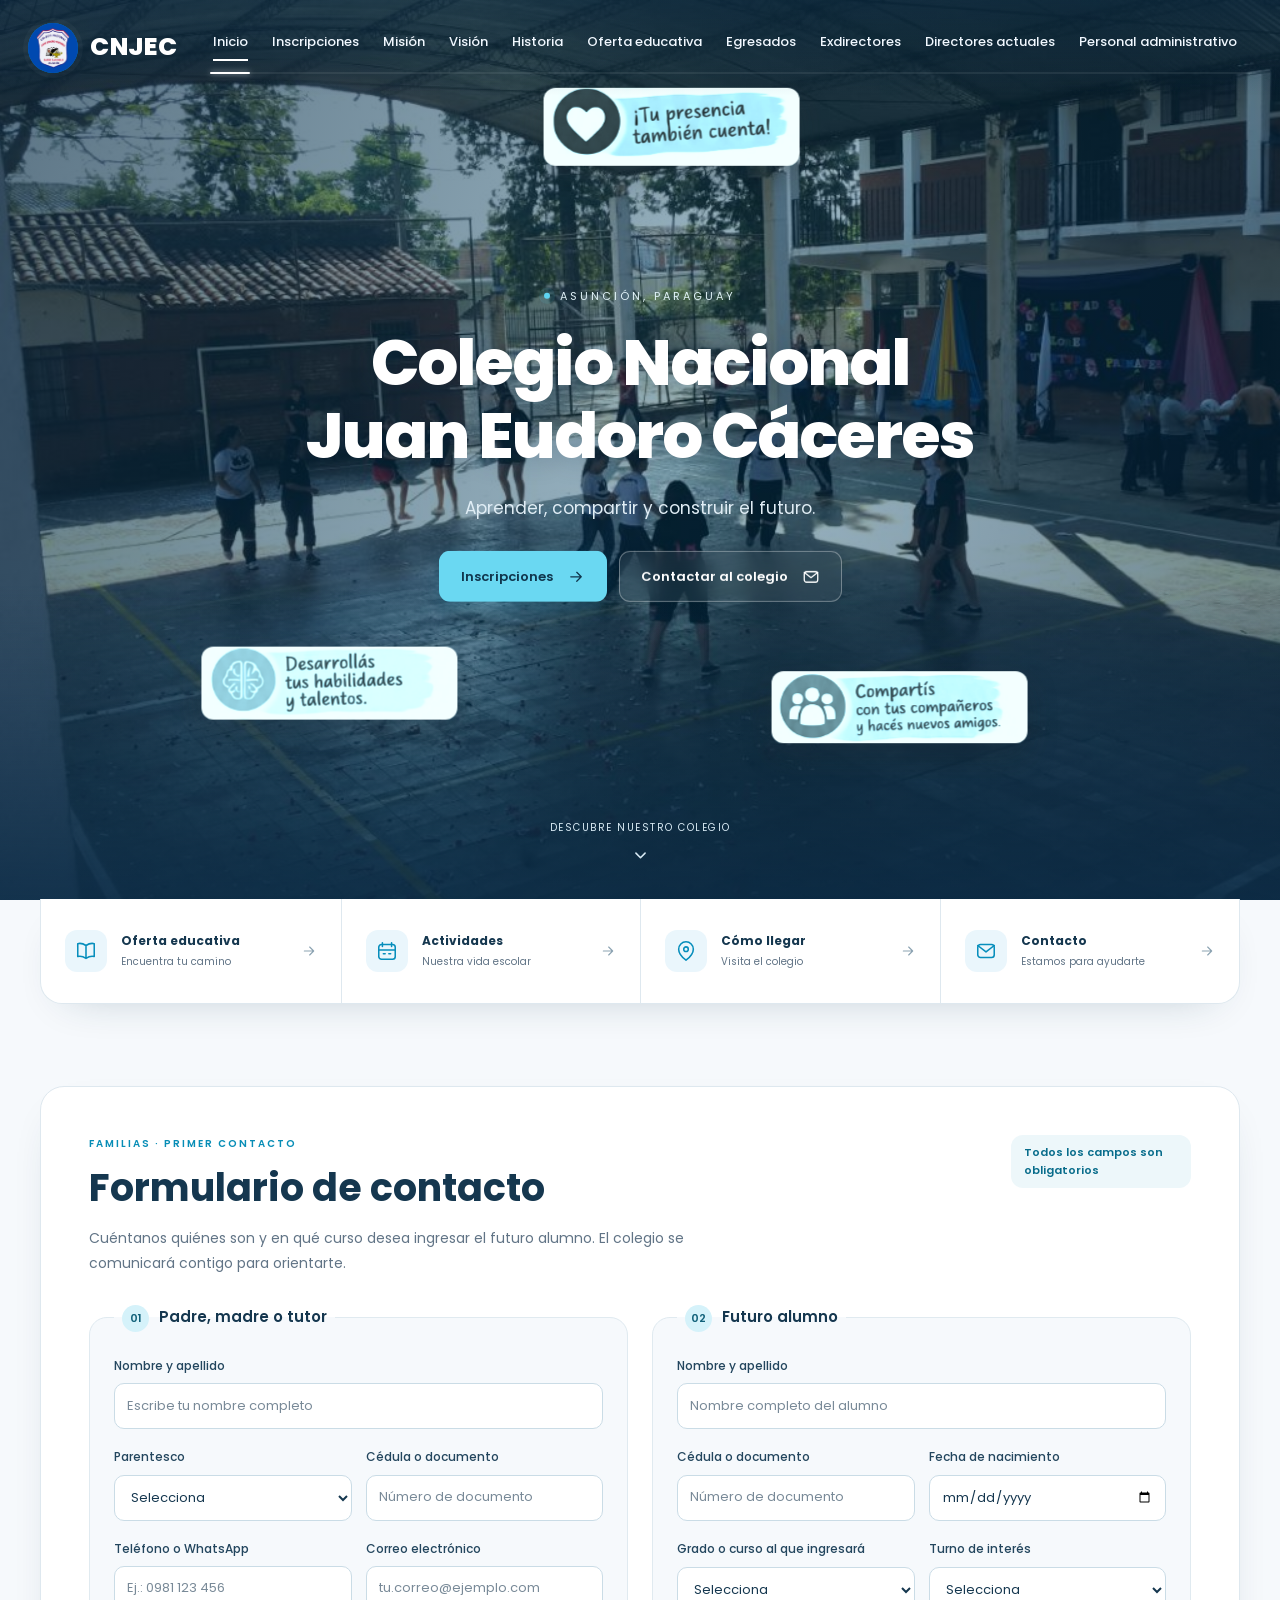
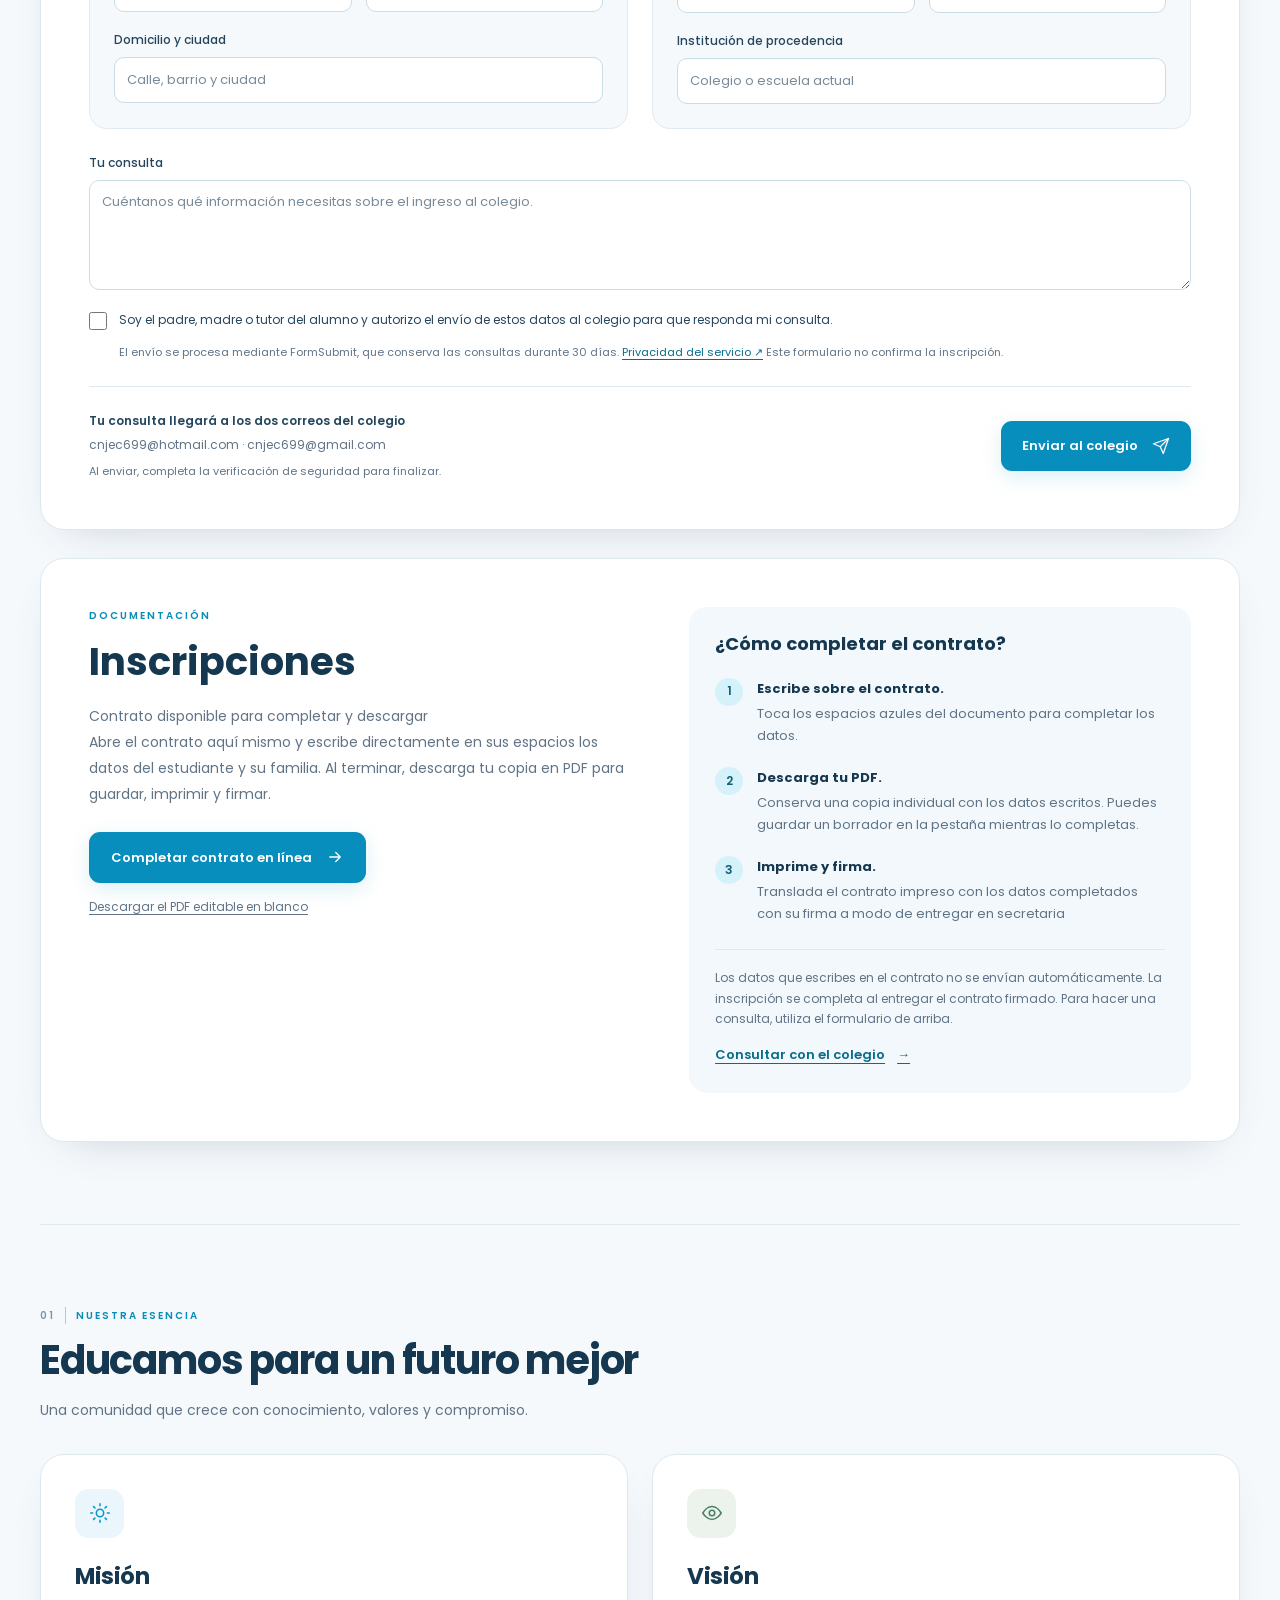
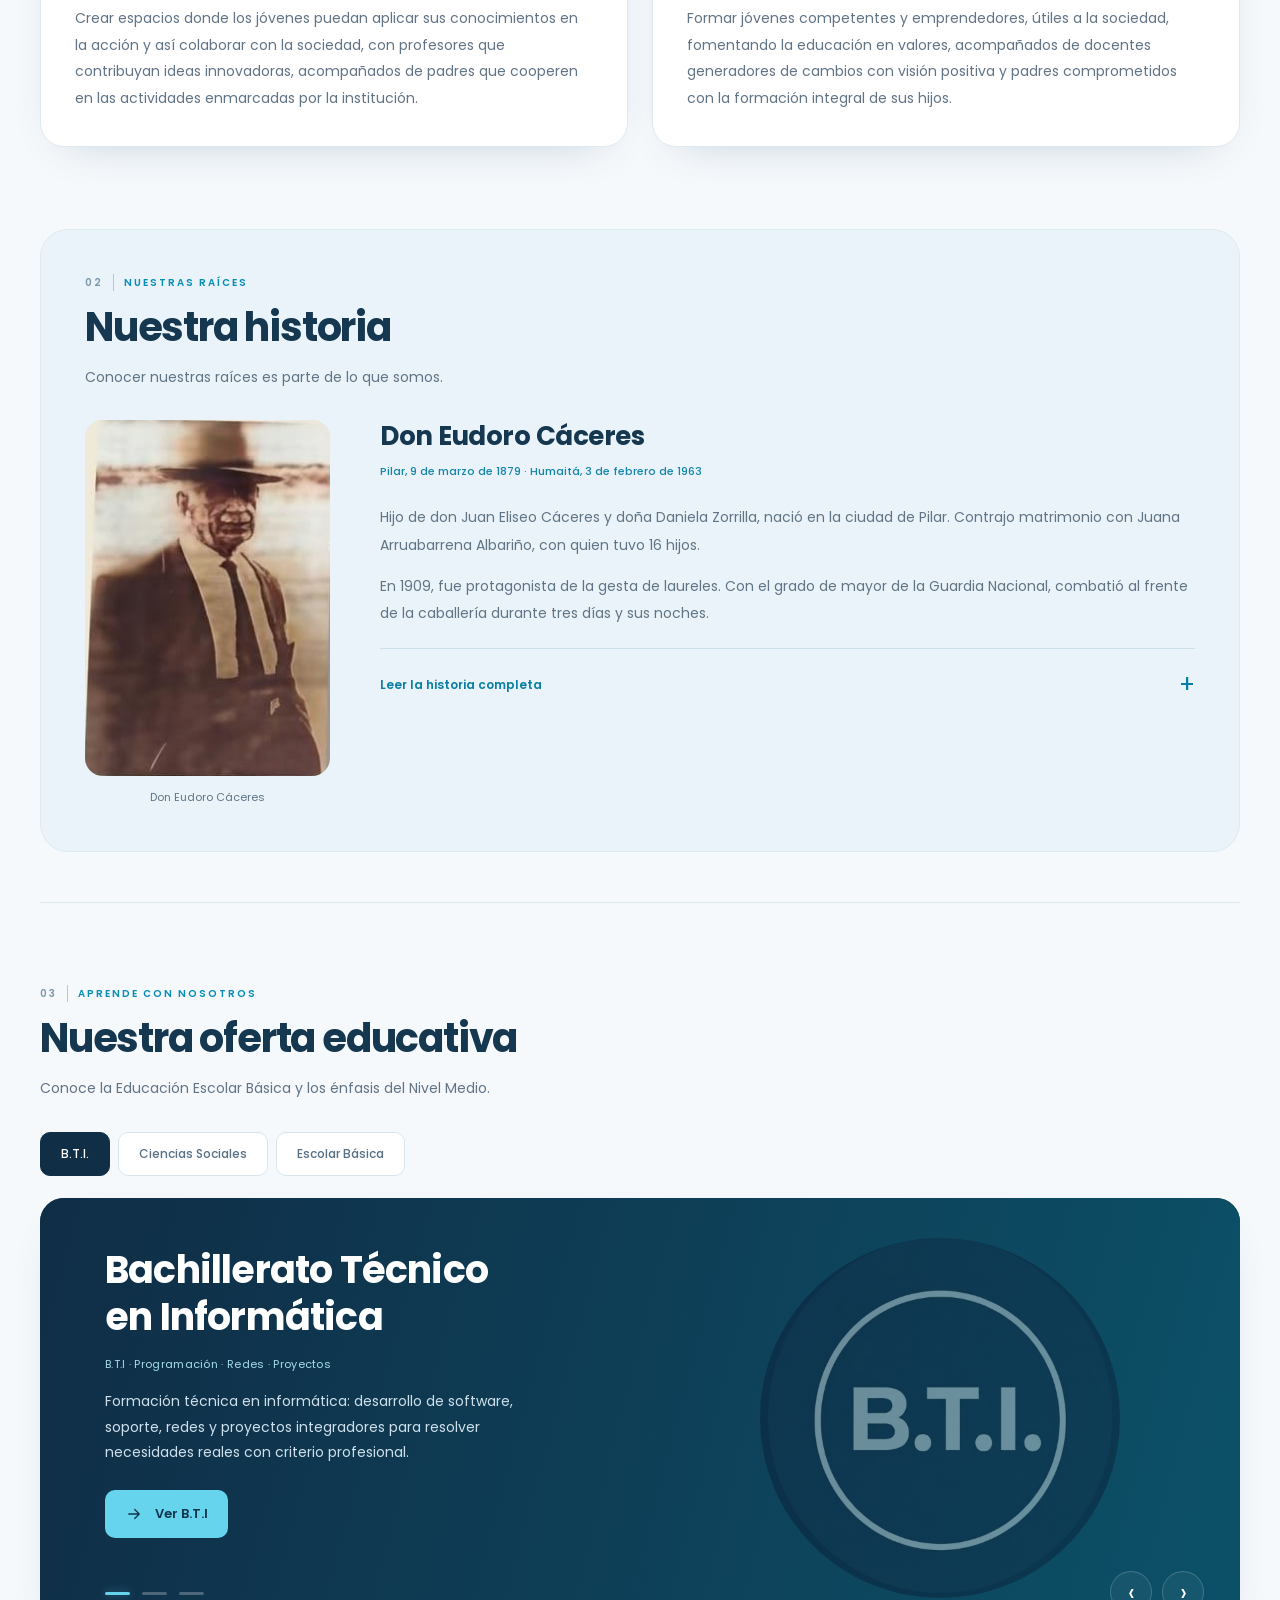
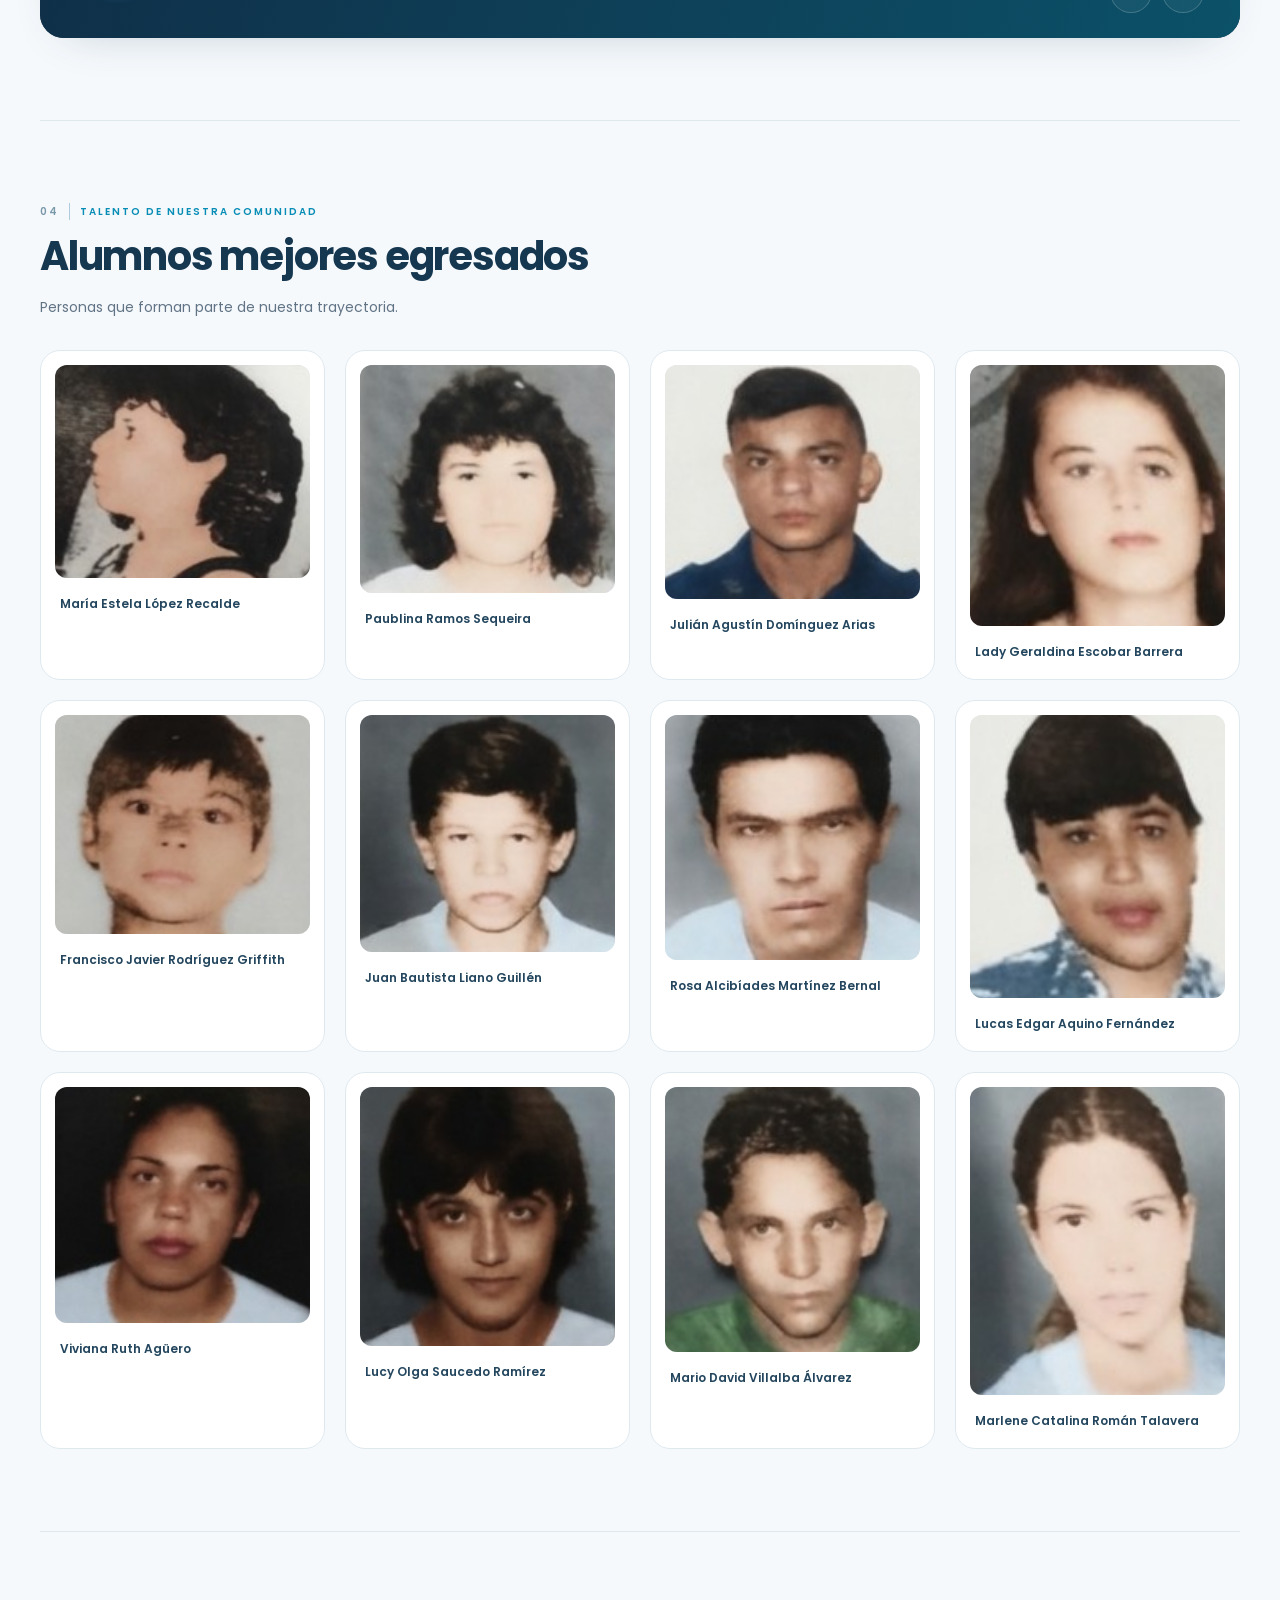
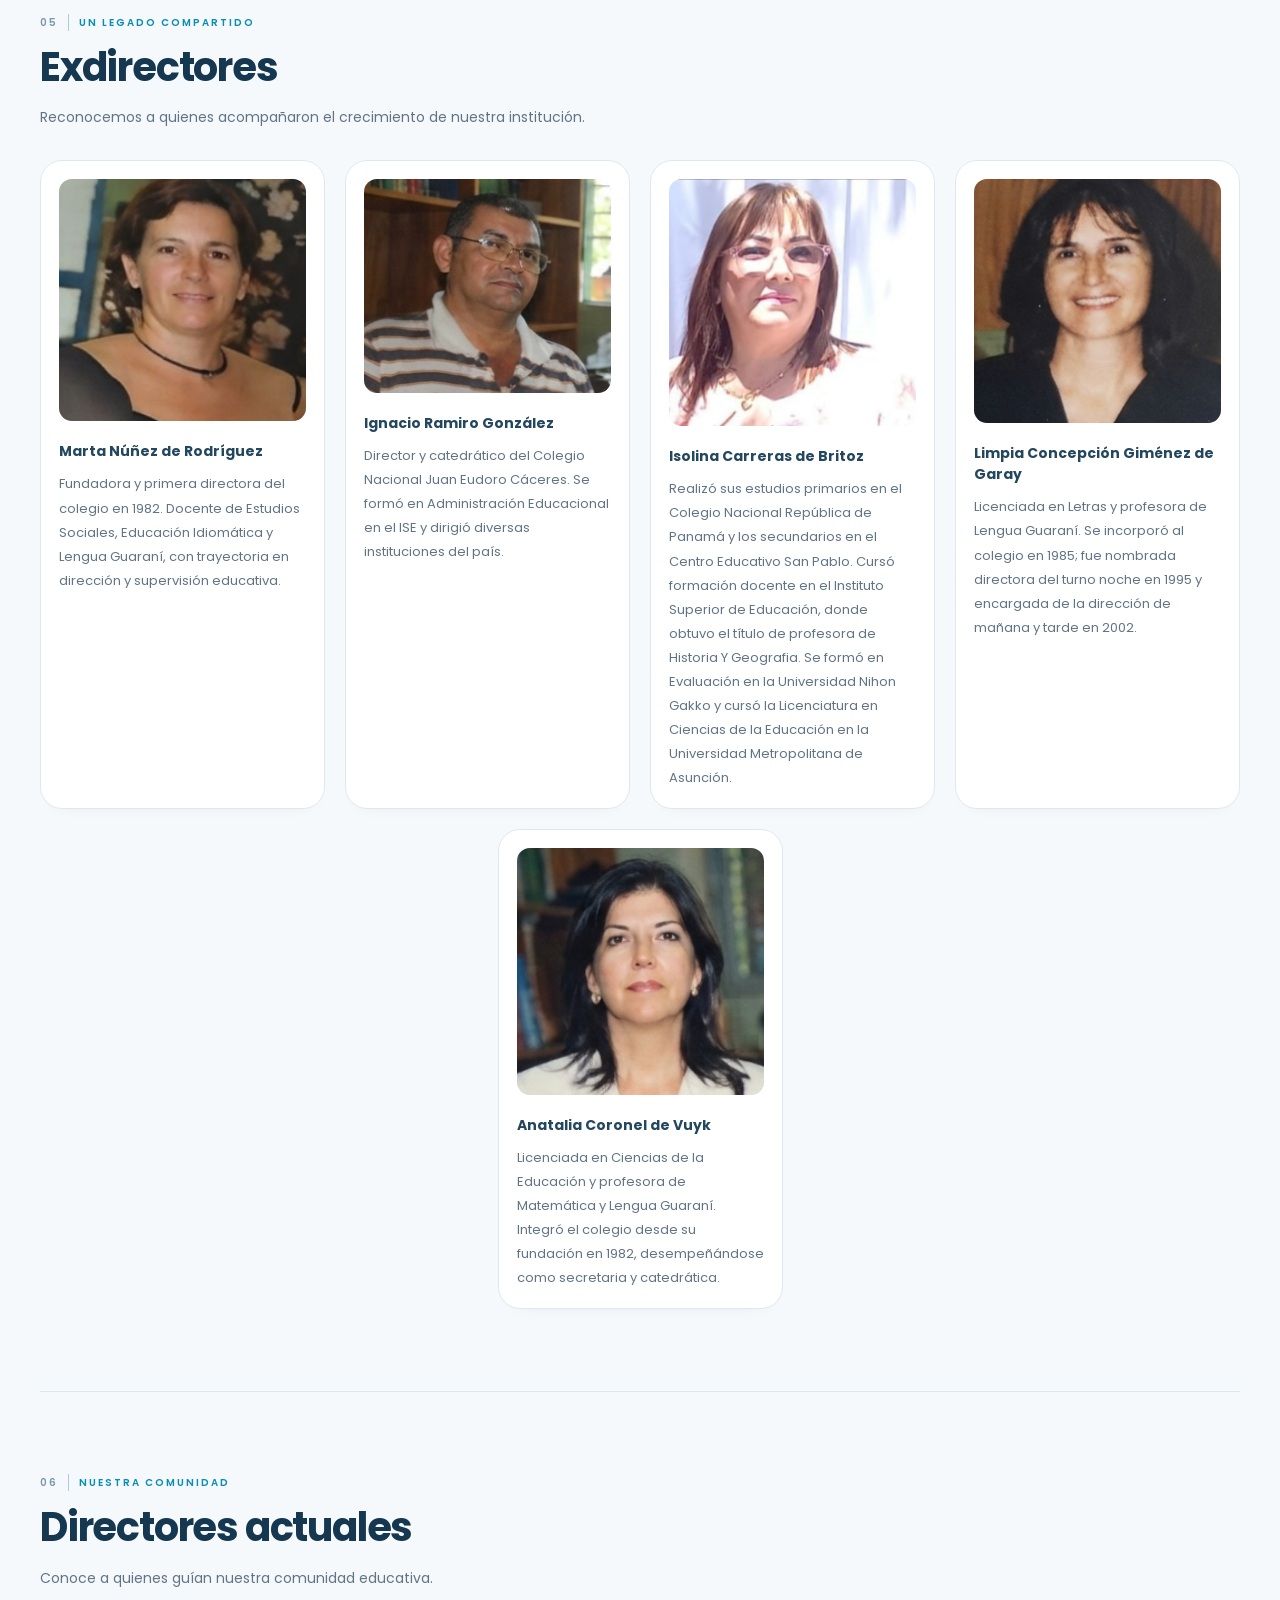
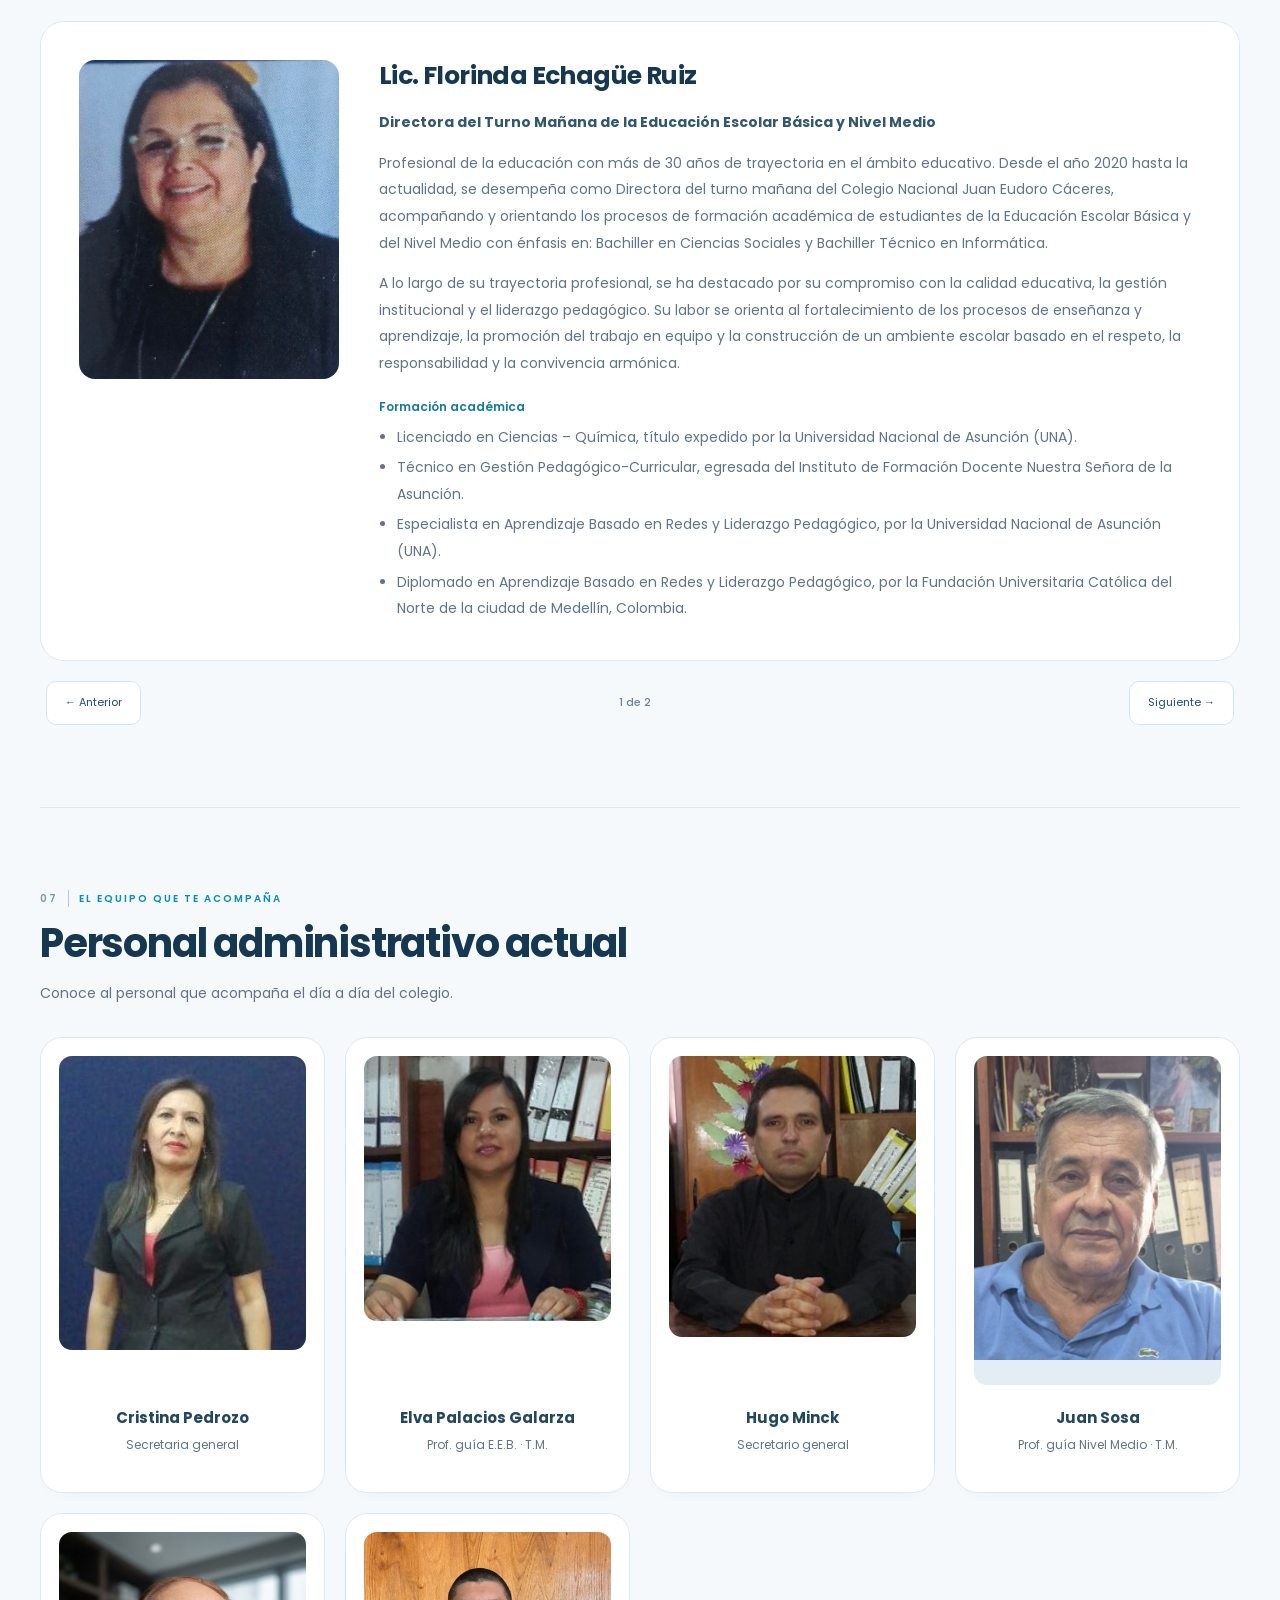
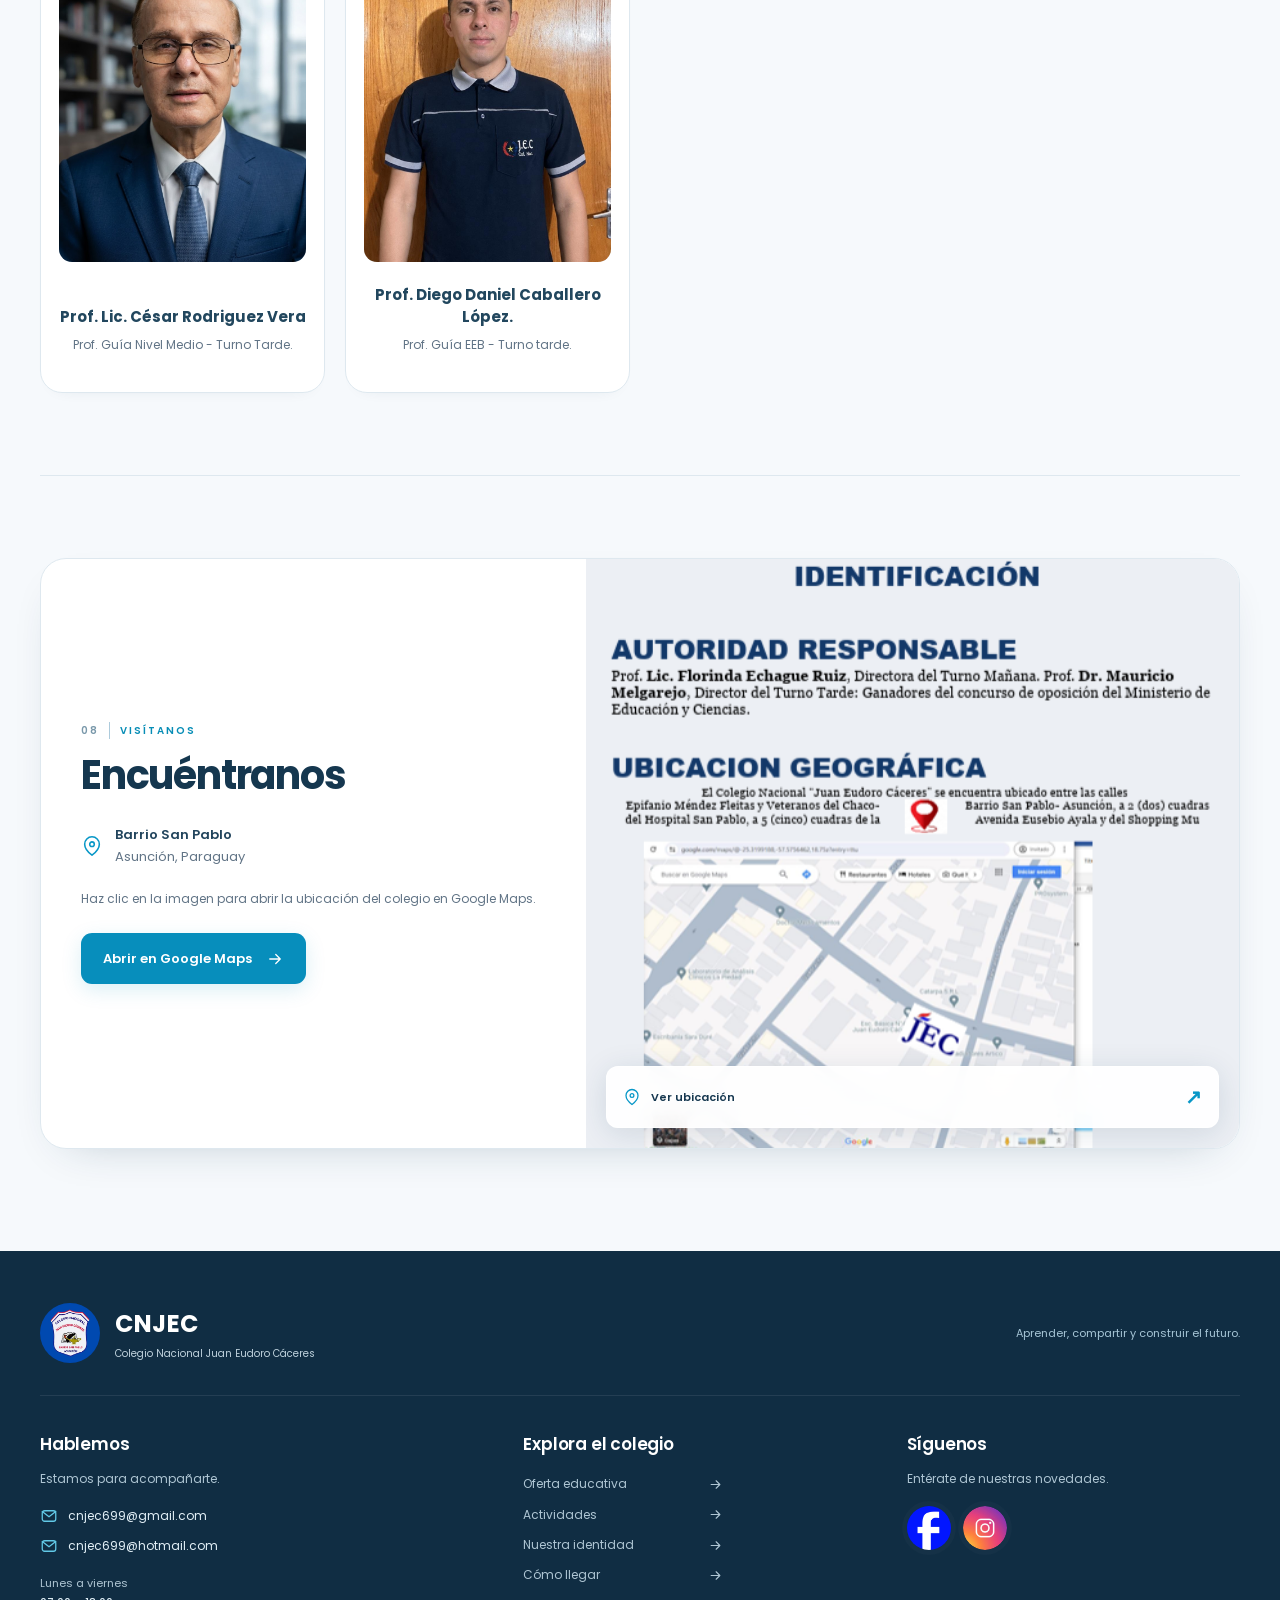
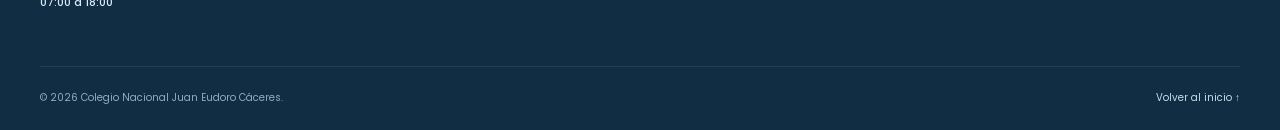
==== index.html @ 733866f8 "Actualizar perfil de Florinda y mostrarlo en la primera ficha" ====
<!DOCTYPE html>
<html lang="es">
<head>
    <meta charset="UTF-8">
    <meta name="viewport" content="width=device-width, initial-scale=1.0">
    <title>CNJEC · Colegio Nacional Juan Eudoro Cáceres</title>
    <meta name="description" content="Conoce el Colegio Nacional Juan Eudoro Cáceres: nuestra historia, comunidad educativa, Educación Escolar Básica y énfasis del Nivel Medio en Asunción, Paraguay." />
    <meta name="theme-color" content="#102f46" />
    <link href="https://fonts.googleapis.com/css2?family=Poppins:wght@400;500;600;700;800&display=swap" rel="stylesheet">
    <link rel="stylesheet" href="home-design.css?v=6" />
    <link rel="stylesheet" href="contact-form.css?v=1" />
    <script src="contact-form.js?v=1" defer></script>
    <link rel="stylesheet" href="navigation-menu.css?v=1" />
</head>
<body class="home-page">
    <a class="skip-link" href="#contenido">Saltar al contenido</a>
    <div class="reading-progress" aria-hidden="true"></div>

    <header class="home-header">
        <a class="logo-container" href="index.html#inicio" aria-label="CNJEC — volver al inicio">
            <div class="logo-img-wrap">
                <!-- Intenta cargar el logo desde archivo (misma carpeta que index.html).
                     Si no existe, se muestra un fallback visible. -->
                <img
                    class="logo-img"
                    src="logo.png"
                    alt="Logo CNJEC"
                    loading="eager"
                    onerror="this.style.display='none'; document.getElementById('logo-fallback').style.display='flex';"
                />
                <span id="logo-fallback" class="logo-fallback" aria-hidden="true">CNJEC</span>
            </div>
            <span class="brand-name">CNJEC</span>
        </a>

        <button type="button" class="scroll-menu-toggle" aria-controls="navMenu" aria-expanded="false" aria-label="Abrir menú"><span aria-hidden="true"></span><span aria-hidden="true"></span><span aria-hidden="true"></span></button>
        <nav id="navMenu" aria-label="Navegación principal">
            <a href="#inicio" class="nav-link" aria-current="location">Inicio</a>
            <a href="#inscripciones" class="nav-link">Inscripciones</a>
            <a href="#mision" class="nav-link">Misión</a>
            <a href="#vision" class="nav-link">Visión</a>
            <a href="#historia" class="nav-link">Historia</a>
            <a href="#enfasis" class="nav-link">Oferta educativa</a>
            <a href="#egresados" class="nav-link">Egresados</a>
            <a href="#ex-directores" class="nav-link">Exdirectores</a>
            <a href="#directores-actuales" class="nav-link">Directores actuales</a>
            <a href="#personal-administrativo" class="nav-link">Personal administrativo</a>
            <a href="#ubicacion" class="nav-link">Ubicación</a>
            <a href="Actividades.html" class="nav-link" target="_blank" rel="noopener noreferrer" aria-label="Actividades (abre en una pestaña nueva)">Actividades</a>
            <a href="Identidad.html" class="nav-link">Identidad</a>
            <a href="#contactos" class="nav-link">Contactos</a>
        </nav>
    </header>

    <main id="contenido" tabindex="-1">
    <section class="hero hero--beneficios" id="inicio" data-cover-reveal>
        <div class="beneficios-row beneficios-row--top" aria-label="Beneficios de estudiar en el colegio">
            <img src="images/Beneficios/beneficios1.jpeg" alt="Aprendés y adquirís nuevos conocimientos." width="718" height="210" decoding="async" />
            <img src="images/Beneficios/beneficios2.jpeg" alt="Compartís con tus compañeros y hacés nuevos amigos." width="718" height="210" decoding="async" />
            <img src="images/Beneficios/beneficios3.jpeg" alt="Desarrollás tus habilidades y talentos." width="718" height="210" decoding="async" />
        </div>
        <div class="hero-title-wrap">
            <p class="hero-eyebrow"><span></span> Asunción, Paraguay</p>
            <h1 class="hero-title" data-typing-title>Colegio Nacional Juan Eudoro Cáceres</h1>
            <p class="hero-lead">Aprender, compartir y construir el futuro.</p>
            <div class="hero-actions">
                <a class="button button-primary" href="#inscripciones">Inscripciones <svg viewBox="0 0 24 24" fill="none" stroke="currentColor" stroke-width="1.7" stroke-linecap="round" stroke-linejoin="round" aria-hidden="true"><path d="M5 12h14m-6-6 6 6-6 6"/></svg></a>
                <a class="button button-glass" href="#contactos">Contactar al colegio <svg viewBox="0 0 24 24" fill="none" stroke="currentColor" stroke-width="1.7" stroke-linecap="round" stroke-linejoin="round" aria-hidden="true"><rect x="3" y="5" width="18" height="14" rx="3"/><path d="m3 6 9 7 9-7"/></svg></a>
            </div>
        </div>
        <div class="beneficios-row beneficios-row--bottom" aria-label="Beneficios de estudiar en el colegio">
            <img src="images/Beneficios/beneficios4.jpeg" alt="Mejorás tus resultados y tu futuro." width="718" height="210" decoding="async" />
            <img src="images/Beneficios/beneficios7.jpeg" alt="¡Tu presencia también cuenta!" width="718" height="210" decoding="async" />
        </div>
        <a class="hero-discover" href="#mision-vision">Descubre nuestro colegio <svg viewBox="0 0 24 24" fill="none" stroke="currentColor" stroke-width="1.7" stroke-linecap="round" stroke-linejoin="round" aria-hidden="true"><path d="m7 10 5 5 5-5"/></svg></a>
    </section>

    <nav class="home-shortcuts" aria-label="Accesos rápidos">
        <a href="#enfasis"><span class="shortcut-icon"><svg viewBox="0 0 24 24" fill="none" stroke="currentColor" stroke-width="1.7" stroke-linecap="round" stroke-linejoin="round" aria-hidden="true"><path d="M12 6v14M3 4c4-1 6 0 9 2 3-2 5-3 9-2v14c-4-1-6 0-9 2-3-2-5-3-9-2z"/></svg></span><span><strong>Oferta educativa</strong><small>Encuentra tu camino</small></span><svg viewBox="0 0 24 24" fill="none" stroke="currentColor" stroke-width="1.7" stroke-linecap="round" stroke-linejoin="round" aria-hidden="true"><path d="M5 12h14m-6-6 6 6-6 6"/></svg></a>
        <a href="Actividades.html" target="_blank" rel="noopener noreferrer" aria-label="Actividades (abre en una pestaña nueva)"><span class="shortcut-icon"><svg viewBox="0 0 24 24" fill="none" stroke="currentColor" stroke-width="1.7" stroke-linecap="round" stroke-linejoin="round" aria-hidden="true"><rect x="3" y="5" width="18" height="16" rx="3"/><path d="M7 3v4m10-4v4M3 11h18m-13 4h2m4 0h2"/></svg></span><span><strong>Actividades</strong><small>Nuestra vida escolar</small></span><svg viewBox="0 0 24 24" fill="none" stroke="currentColor" stroke-width="1.7" stroke-linecap="round" stroke-linejoin="round" aria-hidden="true"><path d="M5 12h14m-6-6 6 6-6 6"/></svg></a>
        <a href="#ubicacion"><span class="shortcut-icon"><svg viewBox="0 0 24 24" fill="none" stroke="currentColor" stroke-width="1.7" stroke-linecap="round" stroke-linejoin="round" aria-hidden="true"><path d="M20 10c0 6-8 12-8 12S4 16 4 10a8 8 0 1 1 16 0Z"/><circle cx="12" cy="10" r="2.5"/></svg></span><span><strong>Cómo llegar</strong><small>Visita el colegio</small></span><svg viewBox="0 0 24 24" fill="none" stroke="currentColor" stroke-width="1.7" stroke-linecap="round" stroke-linejoin="round" aria-hidden="true"><path d="M5 12h14m-6-6 6 6-6 6"/></svg></a>
        <a href="#contactos"><span class="shortcut-icon"><svg viewBox="0 0 24 24" fill="none" stroke="currentColor" stroke-width="1.7" stroke-linecap="round" stroke-linejoin="round" aria-hidden="true"><rect x="3" y="5" width="18" height="14" rx="3"/><path d="m3 6 9 7 9-7"/></svg></span><span><strong>Contacto</strong><small>Estamos para ayudarte</small></span><svg viewBox="0 0 24 24" fill="none" stroke="currentColor" stroke-width="1.7" stroke-linecap="round" stroke-linejoin="round" aria-hidden="true"><path d="M5 12h14m-6-6 6 6-6 6"/></svg></a>
    </nav>

    <section id="inscripciones" class="home-section enrollment-section" aria-labelledby="inscripciones-title">
        <div id="formulario-contacto" class="school-contact-card" aria-labelledby="school-contact-title">
            <div class="school-contact-heading">
                <div><p class="eyebrow">Familias · Primer contacto</p><h2 id="school-contact-title">Formulario de contacto</h2><p>Cuéntanos quiénes son y en qué curso desea ingresar el futuro alumno. El colegio se comunicará contigo para orientarte.</p></div>
                <span class="school-contact-required">Todos los campos son obligatorios</span>
            </div>
            <p id="school-contact-result" class="school-contact-result" role="status" hidden></p>
            <form id="school-contact-form" action="https://formsubmit.co/cnjec699@hotmail.com" method="POST" accept-charset="UTF-8" aria-describedby="school-contact-privacy">
                <input type="hidden" name="_cc" value="cnjec699@gmail.com" />
                <input type="hidden" name="_subject" value="CNJEC · Consulta de una familia sobre un futuro alumno" />
                <input type="hidden" name="_template" value="table" />
                <input type="text" name="_honey" class="school-contact-honey" tabindex="-1" autocomplete="off" aria-hidden="true" />
                <div class="school-contact-columns">
                    <fieldset class="school-contact-group">
                        <legend><span aria-hidden="true">01</span> Padre, madre o tutor</legend>
                        <div class="school-contact-fields">
                            <label class="school-contact-wide" for="contact-parent-name">Nombre y apellido<input id="contact-parent-name" name="Nombre del padre, madre o tutor" type="text" autocomplete="name" required minlength="3" maxlength="120" placeholder="Escribe tu nombre completo" /></label>
                            <label for="contact-relationship">Parentesco<select id="contact-relationship" name="Parentesco" required><option value="" disabled selected>Selecciona</option><option>Padre</option><option>Madre</option><option>Tutor legal</option></select></label>
                            <label for="contact-parent-document">Cédula o documento<input id="contact-parent-document" name="Documento del padre, madre o tutor" type="text" required minlength="4" maxlength="25" placeholder="Número de documento" /></label>
                            <label for="contact-phone">Teléfono o WhatsApp<input id="contact-phone" name="Telefono o WhatsApp" type="tel" autocomplete="tel" required minlength="7" maxlength="25" placeholder="Ej.: 0981 123 456" /></label>
                            <label for="contact-email">Correo electrónico<input id="contact-email" name="email" type="email" autocomplete="email" required maxlength="254" placeholder="tu.correo@ejemplo.com" /></label>
                            <label class="school-contact-wide" for="contact-address">Domicilio y ciudad<input id="contact-address" name="Domicilio y ciudad" type="text" autocomplete="street-address" required minlength="5" maxlength="200" placeholder="Calle, barrio y ciudad" /></label>
                        </div>
                    </fieldset>
                    <fieldset class="school-contact-group">
                        <legend><span aria-hidden="true">02</span> Futuro alumno</legend>
                        <div class="school-contact-fields">
                            <label class="school-contact-wide" for="contact-student-name">Nombre y apellido<input id="contact-student-name" name="Nombre del futuro alumno" type="text" autocomplete="section-student name" required minlength="3" maxlength="120" placeholder="Nombre completo del alumno" /></label>
                            <label for="contact-student-document">Cédula o documento<input id="contact-student-document" name="Documento del futuro alumno" type="text" required minlength="4" maxlength="25" placeholder="Número de documento" /></label>
                            <label for="contact-student-birthdate">Fecha de nacimiento<input id="contact-student-birthdate" name="Fecha de nacimiento del alumno" type="date" autocomplete="section-student bday" required /></label>
                            <label for="contact-course">Grado o curso al que ingresará<select id="contact-course" name="Grado o curso solicitado" required><option value="" disabled selected>Selecciona</option><option>7.º grado · EEB</option><option>8.º grado · EEB</option><option>9.º grado · EEB</option><option>1.º curso · Nivel Medio</option><option>2.º curso · Nivel Medio</option><option>3.º curso · Nivel Medio</option></select></label>
                            <label for="contact-shift">Turno de interés<select id="contact-shift" name="Turno de interes" required><option value="" disabled selected>Selecciona</option><option>Mañana</option><option>Tarde</option><option>A confirmar con el colegio</option></select></label>
                            <label class="school-contact-wide" for="contact-school">Institución de procedencia<input id="contact-school" name="Institucion de procedencia" type="text" required minlength="3" maxlength="150" placeholder="Colegio o escuela actual" /></label>
                        </div>
                    </fieldset>
                </div>
                <label class="school-contact-message" for="contact-message">Tu consulta<textarea id="contact-message" name="Consulta" rows="3" required minlength="10" maxlength="1500" placeholder="Cuéntanos qué información necesitas sobre el ingreso al colegio."></textarea></label>
                <label class="school-contact-consent"><input type="checkbox" id="contact-consent" name="Autorizacion de contacto" value="Autorizo el envio de estos datos al colegio para responder mi consulta" required /><span>Soy el padre, madre o tutor del alumno y autorizo el envío de estos datos al colegio para que responda mi consulta.</span></label>
                <p id="school-contact-privacy" class="school-contact-privacy">El envío se procesa mediante FormSubmit, que conserva las consultas durante 30 días. <a href="https://formsubmit.co/privacy.pdf" target="_blank" rel="noopener noreferrer">Privacidad del servicio ↗</a> Este formulario no confirma la inscripción.</p>
                <div class="school-contact-actions">
                    <div><strong>Tu consulta llegará a los dos correos del colegio</strong><span>cnjec699@hotmail.com · cnjec699@gmail.com</span><small>Al enviar, completa la verificación de seguridad para finalizar.</small></div>
                    <button class="button button-primary" type="submit">Enviar al colegio <svg viewBox="0 0 24 24" fill="none" stroke="currentColor" stroke-width="1.7" stroke-linecap="round" stroke-linejoin="round" aria-hidden="true"><path d="m22 2-7 20-4-9-9-4Z"/><path d="M22 2 11 13"/></svg></button>
                </div>
            </form>
        </div>
        <div class="enrollment-card reveal">
            <div class="enrollment-copy">
                <p class="eyebrow">Documentación</p>
                <h2 id="inscripciones-title">Inscripciones</h2>
                <p>Contrato disponible para completar y descargar</p>
                <p>Abre el contrato aquí mismo y escribe directamente en sus espacios los datos del estudiante y su familia. Al terminar, descarga tu copia en PDF para guardar, imprimir y firmar.</p>
                <a class="button button-primary" href="Inscripciones.html">Completar contrato en línea <svg viewBox="0 0 24 24" fill="none" stroke="currentColor" stroke-width="1.7" stroke-linecap="round" stroke-linejoin="round" aria-hidden="true"><path d="M5 12h14m-6-6 6 6-6 6"/></svg></a>
                <a class="enrollment-download-original" href="contrato-inscripcion-2027.pdf" download>Descargar el PDF editable en blanco</a>
            </div>
            <div class="enrollment-guide">
                <h3>¿Cómo completar el contrato?</h3>
                <ol>
                    <li><strong>Escribe sobre el contrato.</strong><span>Toca los espacios azules del documento para completar los datos.</span></li>
                    <li><strong>Descarga tu PDF.</strong><span>Conserva una copia individual con los datos escritos. Puedes guardar un borrador en la pestaña mientras lo completas.</span></li>
                    <li><strong>Imprime y firma.</strong><span>Translada el contrato impreso con los datos completados con su firma a modo de entregar en secretaria</span></li>
                </ol>
                <p class="enrollment-note">Los datos que escribes en el contrato no se envían automáticamente. La inscripción se completa al entregar el contrato firmado. Para hacer una consulta, utiliza el formulario de arriba.</p>
                <a class="enrollment-contact" href="#formulario-contacto">Consultar con el colegio <span aria-hidden="true">→</span></a>
            </div>
        </div>
    </section>

    <section id="mision-vision" class="home-section" aria-labelledby="esencia-title">
<div class="section-heading"><p class="eyebrow"><span>01</span> Nuestra esencia</p><h2 id="esencia-title">Educamos para un futuro mejor</h2><p class="section-intro">Una comunidad que crece con conocimiento, valores y compromiso.</p></div>
        <div class="grid-2">
            <article class="card mission-card reveal" id="mision" aria-labelledby="mision-title">
                <span class="card-symbol"><svg viewBox="0 0 24 24" fill="none" stroke="currentColor" stroke-width="1.7" stroke-linecap="round" stroke-linejoin="round" aria-hidden="true"><circle cx="12" cy="12" r="4"/><path d="M12 2v2m0 16v2M2 12h2m16 0h2M5 5l1.4 1.4m11.2 11.2L19 19M5 19l1.4-1.4M17.6 6.4 19 5"/></svg></span><h3 id="mision-title">Misión</h3>
                <p>Crear espacios donde los jóvenes puedan aplicar sus conocimientos en la acción y así colaborar con la sociedad, con profesores que contribuyan ideas innovadoras, acompañados de padres que cooperen en las actividades enmarcadas por la institución.</p>
            </article>
            <article class="card vision-card reveal" id="vision" aria-labelledby="vision-title">
                <span class="card-symbol"><svg viewBox="0 0 24 24" fill="none" stroke="currentColor" stroke-width="1.7" stroke-linecap="round" stroke-linejoin="round" aria-hidden="true"><path d="M2 12s4-7 10-7 10 7 10 7-4 7-10 7S2 12 2 12Z"/><circle cx="12" cy="12" r="3"/></svg></span><h3 id="vision-title">Visión</h3>
                <p>Formar jóvenes competentes y emprendedores, útiles a la sociedad, fomentando la educación en valores, acompañados de docentes generadores de cambios con visión positiva y padres comprometidos con la formación integral de sus hijos.</p>
            </article>
        </div>
    </section>

    <section class="home-section historia-bg reveal" id="historia" aria-labelledby="historia-title">
        <div class="section-heading"><p class="eyebrow"><span>02</span> Nuestras raíces</p><h2 id="historia-title">Nuestra historia</h2><p class="section-intro">Conocer nuestras raíces es parte de lo que somos.</p></div>
        <div class="historia-layout">
            <figure class="historia-foto">
                <div class="historia-retrato">
                    <img src="images/Historia.png" alt="Retrato de don Eudoro Cáceres" loading="lazy" width="1136" height="942" />
                </div>
                <figcaption>Don Eudoro Cáceres</figcaption>
            </figure>
            <div class="historia-texto">
                <h3>Don Eudoro Cáceres</h3>
                <p class="historia-fechas">Pilar, 9 de marzo de 1879 · Humaitá, 3 de febrero de 1963</p>
                <p>Hijo de don Juan Eliseo Cáceres y doña Daniela Zorrilla, nació en la ciudad de Pilar. Contrajo matrimonio con Juana Arruabarrena Albariño, con quien tuvo 16 hijos.</p>
                <p>En 1909, fue protagonista de la gesta de laureles. Con el grado de mayor de la Guardia Nacional, combatió al frente de la caballería durante tres días y sus noches.</p>
                <details class="history-more"><summary>Leer la historia completa <span aria-hidden="true">+</span></summary><div class="history-rest">
                <p>En 1912, volvió a combatir en Humaitá bajo el mando del coronel José Gill. Desde entonces, se convirtió en un destacado caudillo del Partido Colorado en el departamento de Ñeembucú.</p>
                <p>En 1930, mandó erigir el primer monumento al mariscal Francisco Solano López en Yataity Corá, dentro de su propiedad, y posteriormente lo obsequió a las Fuerzas Armadas de la Nación. Durante la Guerra del Chaco, participó en tareas de abastecimiento en la localidad de Humaitá.</p>
                <p>En 1948, fue designado diputado nacional. Entre 1958 y 1962, dictó conferencias al cuerpo de cadetes en lugares históricos de la guerra de 1865 a 1870, compartiendo su profundo conocimiento de las batallas del sur.</p>
                <p>Falleció el 3 de febrero de 1963 en Humaitá. Sus restos descansan en los campos de batalla de Sauce Boquerón.</p>
                </div></details>
            </div>
        </div>
    </section>

    <section class="home-section enfasis-wrap reveal" id="enfasis" aria-labelledby="enfasis-title">
        <div class="section-heading"><p class="eyebrow"><span>03</span> Aprende con nosotros</p><h2 id="enfasis-title">Nuestra oferta educativa</h2><p class="section-intro">Conoce la Educación Escolar Básica y los énfasis del Nivel Medio.</p></div>

        <div class="program-tabs" role="group" aria-label="Elige una propuesta educativa">
            <button type="button" data-program="0" aria-pressed="true" aria-controls="program-bti">B.T.I.</button>
            <button type="button" data-program="1" aria-pressed="false" aria-controls="program-sociales">Ciencias Sociales</button>
            <button type="button" data-program="2" aria-pressed="false" aria-controls="program-eeb">Escolar Básica</button>
        </div>

        <div class="hero-carousel" id="heroCarousel" tabindex="0" role="region" aria-roledescription="carrusel" aria-label="Oferta educativa del colegio">
            <div class="hero-carousel__slide is-active" id="program-bti" data-index="0" role="group" aria-roledescription="diapositiva" aria-label="1 de 3">
                <div class="hero-carousel__bg" aria-hidden="true"></div>
                <div class="hero-carousel__inner">
                    <h3 class="hero-carousel__logo-area">Bachillerato Técnico en Informática</h3>
                    <p class="hero-carousel__meta">B.T.I · Programación · Redes · Proyectos</p>
                    <p class="hero-carousel__desc">
                        Formación técnica en informática: desarrollo de software, soporte, redes y proyectos integradores para resolver necesidades reales con criterio profesional.
                    </p>
                    <div class="hero-carousel__actions">
                        <a href="BTI.html" class="hero-carousel__btn-primary">
                            <svg viewBox="0 0 24 24" fill="none" stroke="currentColor" stroke-width="1.7" stroke-linecap="round" stroke-linejoin="round" aria-hidden="true"><path d="M5 12h14m-6-6 6 6-6 6"/></svg>
                            Ver B.T.I
                        </a>
                    </div>
                </div>
            </div>

            <div class="hero-carousel__slide" id="program-sociales" data-index="1" role="group" aria-roledescription="diapositiva" aria-label="2 de 3">
                <div class="hero-carousel__bg" aria-hidden="true"></div>
                <div class="hero-carousel__inner">
                    <h3 class="hero-carousel__logo-area">Ciencias Sociales</h3>
                    <p class="hero-carousel__meta">Humanidades · Análisis social · Ciudadanía</p>
                    <p class="hero-carousel__desc">
                        Énfasis en pensamiento crítico, comprensión del contexto social y formación ciudadana para interpretar el mundo con rigor y responsabilidad.
                    </p>
                    <div class="hero-carousel__actions">
                        <a href="CienciasSociales.html" class="hero-carousel__btn-primary">
                            <svg viewBox="0 0 24 24" fill="none" stroke="currentColor" stroke-width="1.7" stroke-linecap="round" stroke-linejoin="round" aria-hidden="true"><path d="M5 12h14m-6-6 6 6-6 6"/></svg>
                            Ver Ciencias Sociales
                        </a>
                    </div>
                </div>
            </div>

            <div class="hero-carousel__slide hero-carousel__slide--eeb" id="program-eeb" data-index="2" role="group" aria-roledescription="diapositiva" aria-label="3 de 3">
                <div class="hero-carousel__bg" aria-hidden="true"></div>
                <div class="hero-carousel__inner">
                    <h3 class="hero-carousel__logo-area">Educación Escolar Básica</h3>
                    <p class="hero-carousel__meta">E.E.B. · Aprendizaje · Valores · Desarrollo integral</p>
                    <p class="hero-carousel__desc">Una etapa para construir conocimientos, desarrollar habilidades y fortalecer valores, acompañando el crecimiento de cada estudiante.</p>
                    <div class="hero-carousel__actions">
                        <a href="EEB.html" class="hero-carousel__btn-primary" target="_blank" rel="noopener noreferrer">
                            <svg viewBox="0 0 24 24" fill="none" stroke="currentColor" stroke-width="1.7" stroke-linecap="round" stroke-linejoin="round" aria-hidden="true"><path d="M5 12h14m-6-6 6 6-6 6"/></svg>
                            Ver Escolar Básica
                        </a>
                    </div>
                </div>
            </div>

            <button type="button" class="hero-carousel__arrow hero-carousel__arrow--prev" id="heroPrev" aria-label="Propuesta educativa anterior">‹</button>
            <button type="button" class="hero-carousel__arrow hero-carousel__arrow--next" id="heroNext" aria-label="Propuesta educativa siguiente">›</button>

            <div class="hero-carousel__dots" id="heroDots" role="group" aria-label="Seleccionar propuesta educativa"></div>
        </div>
    </section>

    <section class="home-section egresados-wrap reveal" id="egresados" aria-labelledby="egresados-title">
        <div class="section-heading"><p class="eyebrow"><span>04</span> Talento de nuestra comunidad</p><h2 id="egresados-title">Alumnos mejores egresados</h2><p class="section-intro">Personas que forman parte de nuestra trayectoria.</p></div>

        <div class="egresados-grid">
            <figure class="egresado-card">
                <div class="egresado-retrato" style="aspect-ratio:174/145;"><img src="images/mejores-egresados.png" alt="Retrato de María Estela López Recalde" loading="lazy" style="width:588.5057471264367%; left:-60.3448275862069%; top:-44.827586206896555%;" /></div>
                <figcaption>María Estela López Recalde</figcaption>
            </figure>
            <figure class="egresado-card">
                <div class="egresado-retrato" style="aspect-ratio:162/145;"><img src="images/mejores-egresados.png" alt="Retrato de Paublina Ramos Sequeira" loading="lazy" style="width:632.0987654320987%; left:-219.7530864197531%; top:-53.79310344827586%;" /></div>
                <figcaption>Paublina Ramos Sequeira</figcaption>
            </figure>
            <figure class="egresado-card">
                <div class="egresado-retrato" style="aspect-ratio:155/142;"><img src="images/mejores-egresados.png" alt="Retrato de Julián Agustín Domínguez Arias" loading="lazy" style="width:660.6451612903226%; left:-380.6451612903226%; top:-59.154929577464785%;" /></div>
                <figcaption>Julián Agustín Domínguez Arias</figcaption>
            </figure>
            <figure class="egresado-card">
                <div class="egresado-retrato" style="aspect-ratio:125/128;"><img src="images/mejores-egresados.png" alt="Retrato de Lady Geraldina Escobar Barrera" loading="lazy" style="width:819.2%; left:-660%; top:-77.34375%;" /></div>
                <figcaption>Lady Geraldina Escobar Barrera</figcaption>
            </figure>
            <figure class="egresado-card">
                <div class="egresado-retrato" style="aspect-ratio:175/150;"><img src="images/mejores-egresados.png" alt="Retrato de Francisco Javier Rodríguez Griffith" loading="lazy" style="width:585.1428571428571%; left:-57.14285714285714%; top:-189.33333333333334%;" /></div>
                <figcaption>Francisco Javier Rodríguez Griffith</figcaption>
            </figure>
            <figure class="egresado-card">
                <div class="egresado-retrato" style="aspect-ratio:168/156;"><img src="images/mejores-egresados.png" alt="Retrato de Juan Bautista Liano Guillén" loading="lazy" style="width:609.5238095238095%; left:-211.9047619047619%; top:-184.6153846153846%;" /></div>
                <figcaption>Juan Bautista Liano Guillén</figcaption>
            </figure>
            <figure class="egresado-card">
                <div class="egresado-retrato" style="aspect-ratio:155/149;"><img src="images/mejores-egresados.png" alt="Retrato de Rosa Alcibíades Martínez Bernal" loading="lazy" style="width:660.6451612903226%; left:-387.0967741935484%; top:-195.97315436241612%;" /></div>
                <figcaption>Rosa Alcibíades Martínez Bernal</figcaption>
            </figure>
            <figure class="egresado-card">
                <div class="egresado-retrato" style="aspect-ratio:129/143;"><img src="images/mejores-egresados.png" alt="Retrato de Lucas Edgar Aquino Fernández" loading="lazy" style="width:793.7984496124031%; left:-656.5891472868217%; top:-211.1888111888112%;" /></div>
                <figcaption>Lucas Edgar Aquino Fernández</figcaption>
            </figure>
            <figure class="egresado-card">
                <div class="egresado-retrato" style="aspect-ratio:188/174;"><img src="images/mejores-egresados.png" alt="Retrato de Viviana Ruth Agüero" loading="lazy" style="width:544.6808510638298%; left:-43.61702127659575%; top:-317.81609195402297%;" /></div>
                <figcaption>Viviana Ruth Agüero</figcaption>
            </figure>
            <figure class="egresado-card">
                <div class="egresado-retrato" style="aspect-ratio:175/178;"><img src="images/mejores-egresados.png" alt="Retrato de Lucy Olga Saucedo Ramírez" loading="lazy" style="width:585.1428571428571%; left:-201.71428571428572%; top:-311.7977528089888%;" /></div>
                <figcaption>Lucy Olga Saucedo Ramírez</figcaption>
            </figure>
            <figure class="egresado-card">
                <div class="egresado-retrato" style="aspect-ratio:165/172;"><img src="images/mejores-egresados.png" alt="Retrato de Mario David Villalba Álvarez" loading="lazy" style="width:620.6060606060606%; left:-370.3030303030303%; top:-322.6744186046512%;" /></div>
                <figcaption>Mario David Villalba Álvarez</figcaption>
            </figure>
            <figure class="egresado-card">
                <div class="egresado-retrato" style="aspect-ratio:139/168;"><img src="images/mejores-egresados.png" alt="Retrato de Marlene Catalina Román Talavera" loading="lazy" style="width:736.6906474820145%; left:-622.3021582733813%; top:-330.35714285714283%;" /></div>
                <figcaption>Marlene Catalina Román Talavera</figcaption>
            </figure>
        </div>
    </section>

    <section class="home-section ex-directores-wrap reveal" id="ex-directores" aria-labelledby="ex-directores-title">
        <div class="section-heading"><p class="eyebrow"><span>05</span> Un legado compartido</p><h2 id="ex-directores-title">Exdirectores</h2><p class="section-intro">Reconocemos a quienes acompañaron el crecimiento de nuestra institución.</p></div>

        <div class="directores-grid">
            <article class="director-card">
                <div class="director-retrato" style="aspect-ratio:202/198;"><img src="images/ExDirectores1.png" alt="Retrato de Marta Núñez de Rodríguez" loading="lazy" style="width:546.5346534653465%; left:-37.62376237623762%; top:-20.2020202020202%;" /></div>
                <h3>Marta Núñez de Rodríguez</h3>
                <p>Fundadora y primera directora del colegio en 1982. Docente de Estudios Sociales, Educación Idiomática y Lengua Guaraní, con trayectoria en dirección y supervisión educativa.</p>
            </article>
            <article class="director-card">
                <div class="director-retrato" style="aspect-ratio:242/209;"><img src="images/ExDirectores2.png" alt="Retrato de Ignacio Ramiro González" loading="lazy" style="width:537.603305785124%; left:-18.59504132231405%; top:-22.00956937799043%;" /></div>
                <h3>Ignacio Ramiro González</h3>
                <p>Director y catedrático del Colegio Nacional Juan Eudoro Cáceres. Se formó en Administración Educacional en el ISE y dirigió diversas instituciones del país.</p>
            </article>
            <article class="director-card">
                <div class="director-retrato" style="aspect-ratio:254/251;"><img src="images/ExDirectores3.png" alt="Retrato de Limpia Concepción Giménez de Garay" loading="lazy" style="width:491.3385826771654%; left:-27.559055118110237%; top:-10.756972111553784%;" /></div>
                <h3>Limpia Concepción Giménez de Garay</h3>
                <p>Licenciada en Letras y profesora de Lengua Guaraní. Se incorporó al colegio en 1985; fue nombrada directora del turno noche en 1995 y encargada de la dirección de mañana y tarde en 2002.</p>
            </article>
            <article class="director-card">
                <div class="director-retrato" style="aspect-ratio:222/222;"><img src="images/ExDirectores4.png" alt="Retrato de Anatalia Coronel de Vuyk" loading="lazy" style="width:511.7117117117117%; left:-24.324324324324326%; top:-18.01801801801802%;" /></div>
                <h3>Anatalia Coronel de Vuyk</h3>
                <p>Licenciada en Ciencias de la Educación y profesora de Matemática y Lengua Guaraní. Integró el colegio desde su fundación en 1982, desempeñándose como secretaria y catedrática.</p>
            </article>
            <article class="director-card">
                <div class="director-retrato" style="aspect-ratio:1;"><img src="images/Isolina.jpeg" alt="Retrato de Isolina Carreras de Britoz" loading="lazy" style="width:100%; left:0; top:0;" /></div>
                <h3>Isolina Carreras de Britoz</h3>
                <p>Realizó sus estudios primarios en el Colegio Nacional República de Panamá y los secundarios en el Centro Educativo San Pablo. Cursó formación docente en el Instituto Superior de Educación, donde obtuvo el título de profesora de Historia Y Geografia. Se formó en Evaluación en la Universidad Nihon Gakko y cursó la Licenciatura en Ciencias de la Educación en la Universidad Metropolitana de Asunción.</p>
            </article>
        </div>
    </section>

    <section id="directores-actuales" class="home-section reveal" aria-labelledby="directores-actuales-title">
        <div class="section-heading"><p class="eyebrow"><span>06</span> Nuestra comunidad</p><h2 id="directores-actuales-title">Directores actuales</h2><p class="section-intro">Conoce a quienes guían nuestra comunidad educativa.</p></div>
        <div class="current-directors" role="region" aria-roledescription="carrusel" aria-label="Directores actuales">
            <div class="current-directors-track" id="currentDirectorsTrack" tabindex="0" aria-label="Desliza para ver las dos fichas">
                <article class="current-director-slide" role="group" aria-roledescription="diapositiva" aria-label="1 de 2">
                    <div class="current-director-portrait" style="aspect-ratio:800/980;"><img src="images/Directores%20Actuales/FlorindaEchague.jpeg?v=a3c7740" alt="Retrato de la Lic. Florinda Echagüe Ruiz" loading="lazy" style="width:128.625%; left:-18.75%; top:-9.184%;" /></div>
                    <div class="current-director-bio">
                        <h3>Lic. Florinda Echagüe Ruiz</h3>
                        <p><strong>Directora del Turno Mañana de la Educación Escolar Básica y Nivel Medio</strong></p>
                        <p>Profesional de la educación con más de 30 años de trayectoria en el ámbito educativo. Desde el año 2020 hasta la actualidad, se desempeña como Directora del turno mañana del Colegio Nacional Juan Eudoro Cáceres, acompañando y orientando los procesos de formación académica de estudiantes de la Educación Escolar Básica y del Nivel Medio con énfasis en: Bachiller en Ciencias Sociales y Bachiller Técnico en Informática.</p>
                        <p>A lo largo de su trayectoria profesional, se ha destacado por su compromiso con la calidad educativa, la gestión institucional y el liderazgo pedagógico. Su labor se orienta al fortalecimiento de los procesos de enseñanza y aprendizaje, la promoción del trabajo en equipo y la construcción de un ambiente escolar basado en el respeto, la responsabilidad y la convivencia armónica.</p>
                        <h4>Formación académica</h4>
                        <ul>
                            <li>Licenciado en Ciencias – Química, título expedido por la Universidad Nacional de Asunción (UNA).</li>
                            <li>Técnico en Gestión Pedagógico-Curricular, egresada del Instituto de Formación Docente Nuestra Señora de la Asunción.</li>
                            <li>Especialista en Aprendizaje Basado en Redes y Liderazgo Pedagógico, por la Universidad Nacional de Asunción (UNA).</li>
                            <li>Diplomado en Aprendizaje Basado en Redes y Liderazgo Pedagógico, por la Fundación Universitaria Católica del Norte de la ciudad de Medellín, Colombia.</li>
                        </ul>
                    </div>
                </article>
                <article class="current-director-slide" role="group" aria-roledescription="diapositiva" aria-label="2 de 2">
                    <div class="current-director-portrait"><img src="images/Directores%20Actuales/MauricioMelgarejo.jpeg" alt="Retrato del Dr. Mauricio Melgarejo Vázquez" loading="lazy" /></div>
                    <div class="current-director-bio">
                        <h3>Dr. Mauricio Melgarejo Vázquez</h3>
                        <p>Profesional de la educación con más de 16 años de experiencia docente como catedrático en el área de Ciencias Sociales y una sólida trayectoria en gestión directiva.</p>
                        <h4>Formación académica principal</h4>
                        <ul><li>Doctorado en Ciencias de la Educación (2021).</li><li>Maestría en Metodología de la Investigación (2016).</li><li>Licenciatura en Ciencias de la Educación (2010).</li><li>Licenciatura en Filosofía (2008).</li></ul>
                        <h4>Experiencia en gestión institucional</h4>
                        <ul><li>Director del Colegio Nacional Juan Eudoro Cáceres (2022 – actualidad).</li><li>Director del turno noche del Colegio Nacional Manuel Ortiz Guerrero (2019 – actualidad).</li></ul>
                    </div>
                </article>
            </div>
            <div class="current-directors-controls"><button type="button" id="currentDirectorPrev" aria-label="Director anterior">← Anterior</button><span id="currentDirectorStatus" aria-live="polite">1 de 2</span><button type="button" id="currentDirectorNext" aria-label="Director siguiente">Siguiente →</button></div>
        </div>
    </section>

    <section id="personal-administrativo" class="home-section ex-directores-wrap reveal" aria-labelledby="personal-administrativo-title">
        <div class="section-heading"><p class="eyebrow"><span>07</span> El equipo que te acompaña</p><h2 id="personal-administrativo-title">Personal administrativo actual</h2><p class="section-intro">Conoce al personal que acompaña el día a día del colegio.</p></div>
        <div class="directores-grid personal-administrativo-grid">
            <article class="director-card">
                <div class="director-retrato" style="aspect-ratio:210/250;"><img src="images/Personal%20Administrativo%20Actual/PersonalActual1.jpg" alt="Retrato de Cristina Pedrozo" loading="lazy" style="width:354.286%; left:-135.714%; top:-58%;" /></div>
                <h3 class="personal-staff-name">Cristina Pedrozo</h3>
                <p class="personal-staff-role">Secretaria general</p>
            </article>
            <article class="director-card">
                <div class="director-retrato" style="aspect-ratio:270/290;"><img src="images/Personal%20Administrativo%20Actual/PersonalActual2.jpg" alt="Retrato de Elva Palacios Galarza" loading="lazy" style="width:258.889%; left:-87.037%; top:-22.414%;" /></div>
                <h3 class="personal-staff-name">Elva Palacios Galarza</h3>
                <p class="personal-staff-role">Prof. guía E.E.B. · T.M.</p>
            </article>
            <article class="director-card">
                <div class="director-retrato" style="aspect-ratio:290/330;"><img src="images/Personal%20Administrativo%20Actual/PersonalActual3.jpg" alt="Retrato de Hugo Minck" loading="lazy" style="width:245.172%; left:-82.759%; top:-37.879%;" /></div>
                <h3 class="personal-staff-name">Hugo Minck</h3>
                <p class="personal-staff-role">Secretario general</p>
            </article>
            <article class="director-card">
                <div class="director-retrato" style="aspect-ratio:447/596;"><img src="images/Personal%20Administrativo%20Actual/PersonalActual4.jpg" alt="Retrato de Juan Sosa" loading="lazy" style="width:100%; left:0; top:0;" /></div>
                <h3 class="personal-staff-name">Juan Sosa</h3>
                <p class="personal-staff-role">Prof. guía Nivel Medio · T.M.</p>
            </article>
            <article class="director-card">
                <div class="director-retrato" style="aspect-ratio:3/4;"><img src="images/Personal%20Administrativo%20Actual/CesarRodri.jpeg" alt="Retrato de César Rodriguez Vera" loading="lazy" style="width:100%; height:100%; left:0; top:0; object-fit:cover; object-position:center top;" /></div>
                <h3 class="personal-staff-name">Prof. Lic. César Rodriguez Vera</h3>
                <p class="personal-staff-role">Prof. Guía Nivel Medio - Turno Tarde.</p>
            </article>
            <article class="director-card">
                <div class="director-retrato" style="aspect-ratio:3/4;"><img src="images/Personal%20Administrativo%20Actual/DanielCaballero.jpeg" alt="Retrato de Diego Daniel Caballero López" loading="lazy" style="width:100%; height:100%; left:0; top:0; object-fit:cover; object-position:center top;" /></div>
                <h3 class="personal-staff-name">Prof. Diego Daniel Caballero López.</h3>
                <p class="personal-staff-role">Prof. Guía EEB - Turno tarde.</p>
            </article>
        </div>
    </section>

    <section id="ubicacion" class="home-section reveal" aria-labelledby="ubicacion-title">
        <div class="location-panel">
            <div class="location-copy">
                <div class="section-heading"><p class="eyebrow"><span>08</span> Visítanos</p><h2 id="ubicacion-title">Encuéntranos</h2></div>
                <p class="location-address"><svg viewBox="0 0 24 24" fill="none" stroke="currentColor" stroke-width="1.7" stroke-linecap="round" stroke-linejoin="round" aria-hidden="true"><path d="M20 10c0 6-8 12-8 12S4 16 4 10a8 8 0 1 1 16 0Z"/><circle cx="12" cy="10" r="2.5"/></svg> <span><strong>Barrio San Pablo</strong><br/>Asunción, Paraguay</span></p>
                <p>Haz clic en la imagen para abrir la ubicación del colegio en Google Maps.</p>
                <a class="button button-primary" href="https://www.google.com/maps/search/?api=1&amp;query=Colegio+Nacional+Juan+Eudoro+C%C3%A1ceres%2C+Asunci%C3%B3n%2C+Paraguay" target="_blank" rel="noopener noreferrer" aria-label="Abrir la ubicación del colegio en Google Maps (pestaña nueva)">Abrir en Google Maps <svg viewBox="0 0 24 24" fill="none" stroke="currentColor" stroke-width="1.7" stroke-linecap="round" stroke-linejoin="round" aria-hidden="true"><path d="M5 12h14m-6-6 6 6-6 6"/></svg></a>
            </div>
            <a class="location-map" href="https://www.google.com/maps/search/?api=1&amp;query=Colegio+Nacional+Juan+Eudoro+C%C3%A1ceres%2C+Asunci%C3%B3n%2C+Paraguay" target="_blank" rel="noopener noreferrer" aria-label="Ver el Colegio Nacional Juan Eudoro Cáceres en Google Maps (pestaña nueva)">
                <img src="images/Ubicación.png?v=ee55fa1" alt="Mapa de ubicación del colegio en el barrio San Pablo" loading="lazy" />
                <span><svg viewBox="0 0 24 24" fill="none" stroke="currentColor" stroke-width="1.7" stroke-linecap="round" stroke-linejoin="round" aria-hidden="true"><path d="M20 10c0 6-8 12-8 12S4 16 4 10a8 8 0 1 1 16 0Z"/><circle cx="12" cy="10" r="2.5"/></svg> Ver ubicación <span aria-hidden="true">↗</span></span>
            </a>
        </div>
    </section>


    </main>
    <footer id="contactos" aria-labelledby="contactos-title">
        <div class="footer-inner">
            <div class="footer-heading">
                <a class="footer-brand" href="#inicio" aria-label="CNJEC · Volver al inicio"><img src="logo.png" alt="" width="64" height="64" loading="lazy"/><span>CNJEC<small>Colegio Nacional Juan Eudoro Cáceres</small></span></a>
                <p>Aprender, compartir y construir el futuro.</p>
            </div>
            <div class="footer-grid">
                <div class="footer-col"><h2 id="contactos-title">Hablemos</h2><p>Estamos para acompañarte.</p><a class="footer-email" href="mailto:cnjec699@gmail.com"><svg viewBox="0 0 24 24" fill="none" stroke="currentColor" stroke-width="1.7" stroke-linecap="round" stroke-linejoin="round" aria-hidden="true"><rect x="3" y="5" width="18" height="14" rx="3"/><path d="m3 6 9 7 9-7"/></svg> cnjec699@gmail.com</a><a class="footer-email" href="mailto:cnjec699@hotmail.com"><svg viewBox="0 0 24 24" fill="none" stroke="currentColor" stroke-width="1.7" stroke-linecap="round" stroke-linejoin="round" aria-hidden="true"><rect x="3" y="5" width="18" height="14" rx="3"/><path d="m3 6 9 7 9-7"/></svg> cnjec699@hotmail.com</a><p class="footer-hours">Lunes a viernes<br/><strong>07:00 a 18:00</strong></p></div>
                <div class="footer-col footer-links"><h3>Explora el colegio</h3><a href="#enfasis">Oferta educativa <svg viewBox="0 0 24 24" fill="none" stroke="currentColor" stroke-width="1.7" stroke-linecap="round" stroke-linejoin="round" aria-hidden="true"><path d="M5 12h14m-6-6 6 6-6 6"/></svg></a><a href="Actividades.html" target="_blank" rel="noopener noreferrer">Actividades <svg viewBox="0 0 24 24" fill="none" stroke="currentColor" stroke-width="1.7" stroke-linecap="round" stroke-linejoin="round" aria-hidden="true"><path d="M5 12h14m-6-6 6 6-6 6"/></svg></a><a href="Identidad.html">Nuestra identidad <svg viewBox="0 0 24 24" fill="none" stroke="currentColor" stroke-width="1.7" stroke-linecap="round" stroke-linejoin="round" aria-hidden="true"><path d="M5 12h14m-6-6 6 6-6 6"/></svg></a><a href="#ubicacion">Cómo llegar <svg viewBox="0 0 24 24" fill="none" stroke="currentColor" stroke-width="1.7" stroke-linecap="round" stroke-linejoin="round" aria-hidden="true"><path d="M5 12h14m-6-6 6 6-6 6"/></svg></a></div>
                <div class="footer-col"><h3>Síguenos</h3><p>Entérate de nuestras novedades.</p><div class="redes-sociales"><a href="https://www.facebook.com/p/Colegio-Nacional-Juan-Eudoro-Cáceres-100085972837954/" title="Facebook" target="_blank" rel="noopener noreferrer" aria-label="Facebook del colegio (pestaña nueva)"><img src="images/Facebook.jpg" alt="" loading="lazy" width="44" height="44" /></a><a href="https://www.instagram.com/c.n.j.e.c/" title="Instagram" target="_blank" rel="noopener noreferrer" aria-label="Instagram del colegio (pestaña nueva)"><img src="images/IG.jpg" alt="" loading="lazy" width="44" height="44" /></a></div></div>
            </div>
            <div class="copyright"><p>&copy; 2026 Colegio Nacional Juan Eudoro Cáceres.</p><a href="#inicio">Volver al inicio ↑</a></div>
        </div>
    </footer>
    <a class="back-to-top" href="#inicio" aria-label="Volver al inicio" hidden>↑</a>
    <script src="home-design.js?v=2" defer></script>
</body>
</html>
---- home-design.css ----
/* Inicio CNJEC: diseño independiente de las demás páginas. */
.enrollment-card{display:grid;grid-template-columns:1.1fr 1fr;gap:48px;padding:clamp(24px,4vw,48px);background:white;border:1px solid #dee8ef;border-radius:24px;box-shadow:0 16px 45px -28px #16395050}
.enrollment-copy h2{font-size:clamp(28px,3vw,40px);margin:14px 0 18px;color:#15374f}
.enrollment-copy>p:not(.eyebrow){font-size:14px;line-height:1.85}
.enrollment-copy .button{margin-top:24px}
.enrollment-copy .enrollment-file{margin-top:10px;font-size:12px!important}
.enrollment-guide{padding:26px;background:#f2f8fb;border-radius:18px}
.enrollment-guide h3{font-size:18px;margin-bottom:22px}
.enrollment-guide ol{list-style:none;counter-reset:enrollment;display:grid;gap:20px}
.enrollment-guide li{counter-increment:enrollment;position:relative;padding-left:42px}
.enrollment-guide li::before{content:counter(enrollment);position:absolute;left:0;top:0;width:28px;height:28px;display:grid;place-items:center;background:#d5f2fa;color:#11617a;border-radius:50%;font-weight:600;font-size:12px}
.enrollment-guide strong,.enrollment-guide span{display:block;font-size:13px}
.enrollment-guide li span{color:#617486;margin-top:3px;line-height:1.7}
.enrollment-note{font-size:12px;line-height:1.7;margin-top:24px;padding-top:18px;border-top:1px solid #dee8ef}
.enrollment-contact{display:inline-flex;align-items:center;gap:12px;color:#086c8b;font-size:13px;font-weight:600;margin-top:14px;text-decoration:underline;text-underline-offset:4px}
.enrollment-download-original{display:block;width:fit-content;margin-top:14px;color:#617486;font-size:12px;text-decoration:underline;text-underline-offset:3px}
@media(max-width:760px){.enrollment-card{grid-template-columns:1fr;gap:24px}.enrollment-guide{padding:22px}.enrollment-copy .button{max-width:100%}}
:root{--ink:#15374f;--navy:#102f46;--muted:#617486;--cyan:#0897c7;--sky:#5ed4f1;--paper:#f6f9fc;--line:#deE8ef;--radius:24px;--shadow:0 16px 45px -28px #16395050}
*{box-sizing:border-box;margin:0;padding:0}
html{scroll-behavior:smooth;scroll-padding-top:120px}
body{font-family:'Poppins',sans-serif;background:var(--paper);color:var(--ink);line-height:1.7;overflow-x:clip}
button,input,a{-webkit-tap-highlight-color:transparent}
button,input{font:inherit}
button,a{touch-action:manipulation}
a{color:inherit;text-decoration:none}
button{cursor:pointer}
img{display:block;max-width:100%}
svg{width:22px;height:22px;flex:none}
:focus-visible{outline:3px solid var(--cyan);outline-offset:5px;border-radius:5px}
[hidden]{display:none!important}
p{color:var(--muted)}
h1,h2,h3,h4{line-height:1.25}
.skip-link{position:fixed;z-index:2000;top:12px;left:12px;padding:12px 20px;background:white;border-radius:10px;transform:translateY(-150%)}
.skip-link:focus{transform:none}
.reading-progress{position:fixed;inset:0 0 auto;height:3px;background:var(--sky);transform:scaleX(0);transform-origin:left;z-index:1100;pointer-events:none}
.home-header{position:fixed;inset:0 0 auto;z-index:1000;min-height:90px;display:flex;align-items:center;justify-content:space-between;gap:32px;padding:16px max(28px,calc((100vw - 1320px)/2));color:white;background:linear-gradient(#0b2b4666,transparent);transition:padding .8s ease}
.logo-container{display:flex;align-items:center;gap:12px;flex:none}
.logo-img-wrap{position:relative;width:50px;height:50px;flex:none;display:grid;place-items:center;border-radius:50%;background:#0587bf;box-shadow:0 0 0 5px #ffffff08;transition:transform .9s cubic-bezier(.22,1,.36,1)}
.logo-img{width:100%;height:100%;object-fit:contain}
.logo-fallback{display:none;font-size:10px;font-weight:800}
.brand-name{font-size:25px;font-weight:800;letter-spacing:.6px}
.menu-scroll-shell{display:flex;flex-direction:column;min-width:0;flex:1}
#navMenu{display:flex;align-items:center;gap:24px;overflow-x:auto;scrollbar-width:none;padding:10px 3px 6px}
#navMenu::-webkit-scrollbar{display:none}
#navMenu a{position:relative;flex:none;font-size:12px;font-weight:500;white-space:nowrap;padding:5px 0 8px;color:#f1f8ff;transition:color .25s,transform .25s}
#navMenu a::after{content:"";position:absolute;bottom:0;left:0;width:100%;height:2px;background:white;transform:scaleX(0);transform-origin:left;transition:transform .3s}
#navMenu a[aria-current]::after,#navMenu a:hover::after{transform:scaleX(1)}
#navMenu a:hover{color:white;transform:translateY(-2px)}
.menu-scroll-line{appearance:none;-webkit-appearance:none;width:100%;height:12px;background:transparent;cursor:ew-resize;margin:0}
.menu-scroll-line::-webkit-slider-runnable-track{height:2px;border-radius:2px;background:#ffffff12}
.menu-scroll-line::-webkit-slider-thumb{appearance:none;-webkit-appearance:none;width:40px;height:2px;border:0;border-radius:2px;background:white;box-shadow:0 0 6px #ffffffb0}
.menu-scroll-line::-moz-range-track{height:2px;background:#ffffff12}
.menu-scroll-line::-moz-range-thumb{width:40px;height:2px;border:0;background:white;box-shadow:0 0 6px #ffffffb0}
.menu-scroll-line:disabled{opacity:.3;cursor:default}
.scroll-menu-toggle{display:none;border:1px solid #ffffff25;border-radius:13px;background:#ffffff16;color:white;width:48px;height:48px;place-content:center;gap:5px;flex:none}
.scroll-menu-toggle span{display:block;background:currentColor;height:2px;width:22px;transition:transform .3s,opacity .3s}
.home-header.compact-header{justify-content:center;min-height:96px;padding-block:17px;background:transparent;isolation:isolate}
.compact-header::before{content:"";position:absolute;inset:0 0 -30px;background:linear-gradient(rgba(255,255,255,.34),rgba(255,255,255,.18));backdrop-filter:blur(18px) saturate(100%);-webkit-backdrop-filter:blur(18px) saturate(100%);mask-image:linear-gradient(black 0%,black 60%,transparent 100%);-webkit-mask-image:linear-gradient(black 0%,black 60%,transparent 100%);z-index:-1;pointer-events:none}
.compact-header .scroll-menu-toggle{border-color:#15374f24;background:#ffffff55;color:#15374f;backdrop-filter:blur(8px);-webkit-backdrop-filter:blur(8px)}
.compact-header:not(.menu-open) .logo-img-wrap{transform:scale(1.28)}
.compact-header .brand-name{display:none}
.compact-header .menu-scroll-shell{display:contents}
.compact-header .menu-scroll-line{display:none}
.compact-header .scroll-menu-toggle{display:grid;position:absolute;right:max(24px,calc((100vw - 1320px)/2));top:23px}
.compact-header #navMenu{display:none}
.compact-header.menu-open #navMenu{display:grid;grid-template-columns:1fr 1fr;align-items:stretch;position:absolute;right:max(24px,calc((100vw - 1320px)/2));top:91px;width:min(450px,calc(100vw - 32px));max-height:calc(100dvh - 120px);overflow-y:auto;scrollbar-width:thin;padding:18px;gap:6px;background:#102f46f5;backdrop-filter:blur(20px);border:1px solid #ffffff25;border-radius:20px;box-shadow:0 24px 65px #06213640;animation:menu-panel .4s ease both}
.compact-header.menu-open #navMenu::before{content:"Explora el colegio";grid-column:1/-1;padding:5px 10px 12px;color:#99c9dd;font-size:11px;text-transform:uppercase;letter-spacing:1.6px}
.compact-header.menu-open #navMenu a{padding:12px 10px;white-space:normal;border-radius:9px;font-size:12px;line-height:1.5;display:flex;align-items:center}
.compact-header.menu-open #navMenu a:hover,.compact-header.menu-open #navMenu a[aria-current]{background:#ffffff10;transform:none}
.compact-header.menu-open #navMenu a::after{display:none}
.menu-open .scroll-menu-toggle span:nth-child(1){transform:translateY(7px) rotate(45deg)}
.menu-open .scroll-menu-toggle span:nth-child(2){opacity:0}
.menu-open .scroll-menu-toggle span:nth-child(3){transform:translateY(-7px) rotate(-45deg)}
@keyframes menu-panel{from{opacity:0;translate:0 -10px}to{opacity:1;translate:0 0}}
.hero{position:relative;isolation:isolate;overflow:hidden;min-height:max(790px,100svh);display:flex;flex-direction:column;align-items:center;justify-content:center;gap:36px;padding:145px 24px 100px;background:#102f46;color:white}
.hero::before{content:"";position:absolute;inset:0;background:linear-gradient(110deg,#062b44a8,#06496b66 55%,#062b4499),url("infraestructura.jpg") center/cover no-repeat;z-index:-2}
.hero::after{content:"";position:absolute;inset:0;background:linear-gradient(transparent 65%,#0c2c47c9);pointer-events:none;z-index:-1}
.hero[data-cover-reveal]::before{animation:cover-unfold 3.6s cubic-bezier(.25,.65,.3,1) both}
@keyframes cover-unfold{from{clip-path:inset(0 100% 0 0);transform:scale(1.06);opacity:.35}to{clip-path:inset(0);transform:scale(1);opacity:1}}
.hero-title-wrap{position:relative;text-align:center;max-width:770px;width:100%;z-index:3}
.hero-eyebrow{display:inline-flex;align-items:center;gap:10px;color:#e1f2f8;font-size:11px;letter-spacing:3px;text-transform:uppercase;margin-bottom:22px}
.hero-eyebrow span{width:6px;height:6px;border-radius:50%;background:var(--sky);box-shadow:0 0 0 5px #5ed4f11a}
.hero-title{font-size:clamp(40px,5vw,68px);font-weight:800;line-height:1.13;letter-spacing:-2px;color:white;text-wrap:balance;text-shadow:0 4px 25px #082c4a35}
.hero-lead{font-size:clamp(14px,1.35vw,17px);color:#e0edf5;margin-top:22px;font-weight:400}
.hero-actions{display:flex;gap:12px;justify-content:center;flex-wrap:wrap;margin-top:28px}
.button{display:inline-flex;align-items:center;justify-content:center;gap:14px;padding:15px 21px;min-height:50px;border:1px solid transparent;border-radius:11px;font-size:12px;font-weight:600;line-height:1.5;transition:transform .25s,background .25s,box-shadow .25s}
.button svg{width:18px;height:18px;transition:translate .25s}
.button:hover{transform:translateY(-3px)}
.button:hover svg{translate:3px 0}
.button-primary{background:#078ebc;color:white;box-shadow:0 6px 20px #0590bd25}
.hero .button-primary{background:#6ad8f2;color:#10364d}
.button-primary:hover{background:#087da7}
.hero .button-primary:hover{background:#92e5f8}
.button-glass{border-color:#ffffff55;background:#ffffff0e;color:white;backdrop-filter:blur(12px)}
.button-glass:hover{background:#ffffff22}
.hero-discover{position:absolute;bottom:34px;left:50%;translate:-50% 0;display:flex;flex-direction:column;align-items:center;gap:8px;white-space:nowrap;color:#d7e9f3;font-size:10px;letter-spacing:1.5px;text-transform:uppercase;z-index:4}
.hero-discover svg{animation:discover 2.5s ease-in-out infinite}
@keyframes discover{50%{translate:0 5px}}
.beneficios-row{display:flex;gap:20px;justify-content:center;max-width:1100px;width:100%;z-index:2}
.beneficios-row img{width:min(28vw,250px);height:auto;object-fit:contain;border-radius:12px;filter:sepia(.1) saturate(.65);opacity:.95;box-shadow:0 12px 30px #062d4540}
.beneficios-orbit .beneficios-row{display:contents}
.beneficios-orbit .beneficios-row img{position:absolute;left:50%;top:49%;width:clamp(210px,20vw,290px);z-index:2;will-change:transform}
.beneficios-orbit .hero-title-wrap{position:absolute;left:50%;top:49%;width:min(62%,770px);transform:translate(-50%,-50%)}
.typing-title{position:relative}
.typing-space{visibility:hidden}
.typing-output{position:absolute;inset:0}
.is-typing .typing-output::after{content:"";display:inline-block;height:.78em;width:3px;margin-left:5px;vertical-align:baseline;background:var(--sky);animation:cursor .85s steps(1) infinite}
@keyframes cursor{50%{opacity:0}}
.home-shortcuts{position:relative;z-index:5;max-width:1200px;width:calc(100% - 64px);margin:-1px auto 0;display:grid;grid-template-columns:repeat(4,minmax(0,1fr));background:white;border:1px solid var(--line);border-top:none;border-radius:0 0 22px 22px;box-shadow:var(--shadow);overflow:hidden}
.home-shortcuts a{display:flex;align-items:center;gap:14px;min-height:104px;padding:24px;transition:background .25s}
.home-shortcuts a+a{border-left:1px solid var(--line)}
.shortcut-icon{display:grid;place-items:center;flex:none;background:#eaf6fc;color:#078ebc;border-radius:12px;width:42px;height:42px}
.home-shortcuts strong{display:block;font-size:12px;line-height:1.5}
.home-shortcuts small{display:block;color:var(--muted);font-size:10px;margin-top:3px}
.home-shortcuts a>svg{width:16px;height:16px;margin-left:auto;color:#8ca3b2}
.home-shortcuts a:hover{background:#f0faff}
.home-shortcuts a:hover>svg{color:var(--cyan)}
.home-section{width:calc(100% - 64px);max-width:1200px;margin:0 auto;padding:82px 0;scroll-margin-top:110px}
.home-section+.home-section{border-top:1px solid var(--line)}
.section-heading{max-width:730px;margin-bottom:30px}
.eyebrow{display:flex;align-items:center;gap:10px;font-size:10px;font-weight:600;letter-spacing:2px;text-transform:uppercase;color:#078db6;margin-bottom:12px}
.eyebrow span{font-size:10px;font-variant-numeric:tabular-nums;color:#7998aa;padding-right:10px;border-right:1px solid #adcbdc}
.section-heading h2{color:var(--ink);font-size:clamp(27px,3.1vw,40px);font-weight:700;letter-spacing:-1.2px;text-wrap:balance}
.section-intro{font-size:14px;margin-top:13px;line-height:1.8}
.grid-2{display:grid;grid-template-columns:1fr 1fr;gap:24px}
.card{background:white;border:1px solid var(--line);border-radius:var(--radius);padding:34px;box-shadow:var(--shadow)}
.mission-card,.vision-card{position:relative;transition:transform .35s,box-shadow .35s;scroll-margin-top:130px}
.card-symbol{display:grid;place-items:center;width:49px;height:49px;background:#eaf6fc;color:var(--cyan);border-radius:14px;margin-bottom:24px}
.vision-card .card-symbol{background:#ecf3ed;color:#4a8167}
.card h3{font-size:23px;margin-bottom:15px;letter-spacing:-.4px}
.card p{font-size:14px;line-height:1.9}
.mission-card:hover,.vision-card:hover{transform:translateY(-5px);box-shadow:0 20px 40px -24px #123a4f40}
.home-section.historia-bg{border:1px solid #dceaf1;border-radius:28px;background:#eaf3f9;padding:44px;margin-bottom:50px}
.historia-layout{display:grid;grid-template-columns:245px minmax(0,1fr);gap:50px;align-items:start}
.historia-retrato{position:relative;aspect-ratio:248/360;overflow:hidden;border-radius:18px;background:#d4e3ee}
.historia-retrato img{position:absolute;width:458.065%;max-width:none;height:auto;left:-24.194%;top:-16.667%}
.historia-foto figcaption{font-size:11px;margin-top:12px;color:#617486;text-align:center}
.historia-texto h3{font-size:26px;letter-spacing:-.5px;margin-bottom:8px}
.historia-texto .historia-fechas{font-size:11px;font-weight:500;color:#1486ab;margin-bottom:22px}
.historia-texto p{font-size:13px;line-height:1.95;margin-bottom:14px}
.history-more{margin-top:20px;border-top:1px solid #cddfe9}
.history-more summary{cursor:pointer;list-style:none;display:flex;align-items:center;justify-content:space-between;gap:20px;padding:16px 0;font-size:12px;font-weight:600;color:#087fa6}
.history-more summary::-webkit-details-marker{display:none}
.history-more summary span{font-size:24px;font-weight:400;transition:rotate .3s}
.history-more[open] summary span{rotate:45deg}
.history-rest{padding-top:8px}
.program-tabs{display:flex;flex-wrap:wrap;gap:8px;margin-bottom:22px}
.program-tabs button{border:1px solid #d8e5ee;background:white;border-radius:10px;padding:11px 20px;color:#577084;font-size:12px;font-weight:500;transition:background .25s,color .25s,border-color .25s;min-height:44px}
.program-tabs button[aria-pressed=true]{background:var(--navy);color:white;border-color:var(--navy)}
.program-tabs button:hover{border-color:#6eabbf}
.hero-carousel{position:relative;overflow:hidden;border-radius:24px;background:var(--navy);color:white;box-shadow:var(--shadow)}
.hero-carousel__slide{position:relative;min-height:420px;isolation:isolate}
.hero-carousel__slide:not(.is-active){display:none}
.hero-carousel__slide.is-active{animation:program-in .65s ease both}
@keyframes program-in{from{opacity:.35}to{opacity:1}}
.hero-carousel__bg{position:absolute;inset:0;z-index:-1;overflow:hidden;background:linear-gradient(105deg,#102d46,#0b5168)}
.hero-carousel__bg::before{content:"";position:absolute;inset:24px 24px 24px 50%;background:url("images/logo-bti.png") center/contain no-repeat;opacity:.4;filter:saturate(.55)}
.hero-carousel__slide:nth-child(2) .hero-carousel__bg::before{background-image:url("images/logo-cs.png")}
.hero-carousel__slide--eeb .hero-carousel__bg::before{background-image:url("images/logo-E.E.B.png")}
.hero-carousel__bg::after{content:"";position:absolute;inset:0;background:linear-gradient(90deg,#102d4600 45%,#0b516810)}
:is(#program-bti,#program-sociales,#program-eeb) .hero-carousel__bg::before{inset:auto;top:50%;left:75%;width:min(42%,360px);aspect-ratio:1;translate:-50% -50%;border-radius:50%;background-size:auto 100%}
@media(max-width:600px){:is(#program-bti,#program-sociales,#program-eeb) .hero-carousel__bg::before{top:65%;left:72%;width:70%}}
.hero-carousel__inner{width:60%;position:relative;padding:48px 65px 100px}
.hero-carousel__logo-area{font-size:clamp(25px,3vw,38px);font-weight:700;letter-spacing:-.8px;line-height:1.25;color:white;margin-bottom:14px;text-wrap:balance}
.hero-carousel__meta{font-size:11px;letter-spacing:.3px;color:#a6dce9;margin-bottom:15px}
.hero-carousel__desc{font-size:13px;line-height:1.85;color:#cee0eb;margin-bottom:24px;max-width:440px}
.hero-carousel__btn-primary{display:inline-flex;gap:12px;align-items:center;background:#67d4ee;color:#10364d;border-radius:10px;padding:13px 20px;font-size:12px;font-weight:600;min-height:48px;transition:background .25s,translate .25s}
.hero-carousel__btn-primary:hover{background:#a5eafb;translate:0 -2px}
.hero-carousel__btn-primary svg{width:18px;height:18px}
.hero-carousel__arrow{position:absolute;z-index:5;bottom:25px;width:42px;height:42px;border:1px solid #ffffff30;background:#ffffff0c;color:white;border-radius:50%;font-size:25px;line-height:1;transition:background .25s}
.hero-carousel__arrow:hover{background:#ffffff25}
.hero-carousel__arrow--prev{right:88px}
.hero-carousel__arrow--next{right:36px}
.hero-carousel__dots{position:absolute;bottom:29px;left:60px;z-index:4;display:flex;gap:2px}
.hero-carousel__dot{position:relative;width:35px;height:32px;border:none;background:none}
.hero-carousel__dot::after{content:"";position:absolute;height:3px;inset:auto 5px 14px;background:#ffffff40;border-radius:2px;transition:background .25s}
.hero-carousel__dot.is-active::after{background:#67d4ee;box-shadow:0 0 8px #67d4ee60}
.egresados-grid{display:grid;grid-template-columns:repeat(4,minmax(0,1fr));gap:20px}
.egresado-card{display:flex;flex-direction:column;padding:14px;border:1px solid var(--line);border-radius:20px;background:white;transition:translate .3s,box-shadow .3s}
.egresado-retrato{position:relative;overflow:hidden;border-radius:12px;width:100%;background:#e7edf2}
.egresado-retrato img{position:absolute;max-width:none;height:auto}
.egresado-card figcaption{font-size:11px;font-weight:600;line-height:1.65;padding:16px 5px 3px;color:#23465e}
.egresado-card:hover{translate:0 -4px;box-shadow:var(--shadow)}
.directores-grid{display:grid;grid-template-columns:repeat(4,minmax(0,1fr));gap:20px}
.director-card{display:flex;flex-direction:column;padding:18px;background:white;border-radius:22px;border:1px solid var(--line);box-shadow:0 8px 20px -20px #12395050;transition:translate .3s}
.director-card:hover{translate:0 -4px}
.director-retrato{position:relative;overflow:hidden;border-radius:13px;width:100%;background:#e4edf4}
.director-retrato img{position:absolute;max-width:none;height:auto;display:block}
.director-card h3{font-size:14px;line-height:1.5;margin:20px 0 10px;color:#22475e;font-weight:700}
.director-card p{font-size:11px;line-height:1.85}
.personal-administrativo-grid .personal-staff-name{margin: auto 0 5px;padding-top:22px;font-size:15px;line-height:1.5;text-align:center}
.personal-administrativo-grid .personal-staff-role{text-align:center;font-size:11px;margin:0;min-height:40px}
.current-directors-track{display:flex;overflow-x:auto;scroll-snap-type:x mandatory;scrollbar-width:none;border:1px solid var(--line);border-radius:24px;background:white;scroll-behavior:smooth}
.current-directors-track::-webkit-scrollbar{display:none}
.current-director-slide{flex:0 0 100%;min-width:0;scroll-snap-align:start;display:grid;grid-template-columns:minmax(180px,260px) minmax(0,1fr);gap:40px;padding:38px;align-items:start}
.current-director-portrait{position:relative;aspect-ratio:540/650;overflow:hidden;border-radius:16px;background:#e4edf4}
.current-director-portrait img{position:absolute;width:200%;max-width:none;height:auto;left:-49.074%;top:-53.846%}
.current-director-bio h3{font-size:25px;letter-spacing:-.6px;margin-bottom:18px}
.current-director-bio p,.current-director-bio li{font-size:12px;line-height:1.9;color:var(--muted)}
.current-director-bio p+p{margin-top:14px}
.current-director-bio strong{color:#31586d}
.current-director-bio h4{font-size:12px;font-weight:600;color:#167b9e;margin:22px 0 10px}
.current-director-bio ul{padding-left:18px}
.current-director-bio li+li{margin-top:4px}
.current-directors-controls{display:flex;align-items:center;justify-content:space-between;gap:16px;padding:20px 6px 0}
.current-directors-controls button{border:1px solid #d4e4ed;background:white;color:#214c65;padding:11px 18px;border-radius:10px;font-size:11px;min-height:44px;transition:background .25s}
.current-directors-controls button:hover{background:#e8f4fa}
#currentDirectorStatus{font-size:11px;font-weight:500;color:#698494;font-variant-numeric:tabular-nums}
.location-panel{display:grid;grid-template-columns:1fr 1.2fr;background:white;border:1px solid var(--line);border-radius:26px;overflow:hidden;box-shadow:var(--shadow)}
.location-copy{padding:40px;display:flex;flex-direction:column;align-items:flex-start;justify-content:center}
.location-copy .section-heading{margin-bottom:23px}
.location-address{display:flex;align-items:center;gap:12px;font-size:13px;margin-bottom:20px}
.location-address svg{color:var(--cyan)}
.location-address strong{font-weight:600;color:#22455d}
.location-copy>p:not(.location-address){font-size:12px;line-height:1.9;margin-bottom:22px}
.location-map{position:relative;display:block;min-height:360px;overflow:hidden;background:#edf4f8}
.location-map img{width:100%;height:100%;object-fit:cover;transition:transform .65s}
.location-map:hover img{transform:scale(1.035)}
.location-map>span{position:absolute;bottom:20px;left:20px;right:20px;display:flex;align-items:center;gap:10px;padding:13px 16px;border:1px solid #ffffff90;border-radius:12px;background:#ffffffed;backdrop-filter:blur(12px);font-size:11px;font-weight:600;box-shadow:0 5px 30px #13385420}
.location-map>span>span{margin-left:auto;font-size:20px;color:var(--cyan)}
.location-map svg{width:18px;height:18px;color:var(--cyan)}
#contactos{background:#102d43;color:white;scroll-margin-top:96px;margin-top:20px}
.footer-inner{max-width:1200px;width:calc(100% - 64px);margin:auto;padding:52px 0 24px}
.footer-heading{display:flex;align-items:center;justify-content:space-between;gap:40px;padding-bottom:32px;border-bottom:1px solid #ffffff15}
.footer-brand{display:flex;align-items:center;gap:15px}
.footer-brand img{width:60px;height:60px;object-fit:contain}
.footer-brand>span{font-size:24px;font-weight:700;letter-spacing:.5px}
.footer-brand small{display:block;font-size:10px;font-weight:400;letter-spacing:0;color:#bdd0db}
.footer-heading>p{font-size:11px;color:#a6c5d6;text-align:right}
.footer-grid{display:grid;grid-template-columns:1.3fr 1fr 1fr;gap:50px;padding:38px 0}
.footer-col h2,.footer-col h3{font-size:17px;font-weight:600;margin-bottom:14px;letter-spacing:-.2px}
.footer-col p{font-size:12px;color:#aec5d3;margin-bottom:16px}
.footer-email{display:flex;width:fit-content;align-items:center;gap:10px;font-size:12px;color:#e2eff6}
.footer-email+.footer-email{margin-top:10px}
.footer-email svg{width:18px;height:18px;color:#62c9e7}
.footer-col .footer-hours{font-size:11px;margin-top:18px}
.footer-hours strong{font-weight:500;color:#dcebf3}
.footer-links a{display:flex;align-items:center;gap:16px;max-width:200px;color:#aec5d3;font-size:12px;padding:5px 0;transition:color .2s}
.footer-links a svg{width:15px;height:15px;margin-left:auto}
.footer-links a:hover,.footer-email:hover{color:white}
.redes-sociales{display:flex;gap:12px}
.redes-sociales a{display:block;width:44px;height:44px;overflow:hidden;border-radius:50%;transition:translate .25s;box-shadow:0 0 0 5px #ffffff05}
.redes-sociales a:hover{translate:0 -3px}
.redes-sociales img{width:100%;height:100%;object-fit:cover;border-radius:50%}
.redes-sociales a[title="Facebook"] img{transform:scale(1.15)}
.copyright{border-top:1px solid #ffffff15;padding-top:22px;display:flex;justify-content:space-between;gap:20px;align-items:center}
.copyright p,.copyright a{font-size:10px;color:#8eacbf}
.copyright a{color:#c5dce9}
.back-to-top{display:grid;place-items:center;position:fixed;right:24px;bottom:24px;width:44px;height:44px;border-radius:13px;background:#168ab1f0;backdrop-filter:blur(8px);color:white;font-size:22px;box-shadow:0 10px 24px #072d4a25;z-index:100;transition:background .25s}
.back-to-top:hover{background:#106d91}
.reveal.is-pending{opacity:0;transform:translateY(20px)}
.reveal.is-visible{opacity:1;transform:none;transition:opacity .85s ease,transform .85s cubic-bezier(.22,1,.36,1)}
@media(min-width:1600px){.home-header{gap:40px}#navMenu a{font-size:13px}}
/* En PC, Isolina se ubica después de Ignacio y antes de Limpia Concepción. */
@media(min-width:1101px){
 #ex-directores .director-card:nth-child(3),#ex-directores .director-card:nth-child(4){order:1}
 #ex-directores .director-card:nth-child(4){grid-column:1/-1;justify-self:center;width:calc((100% - 60px)/4)}
}
@media(max-width:1100px){.home-shortcuts a{padding:21px 16px;gap:10px}.home-shortcuts a>svg{display:none}.hero-carousel__inner{width:65%}.current-director-slide{gap:28px;padding:28px}.directores-grid{grid-template-columns:repeat(2,minmax(0,1fr))}.director-card p{font-size:12px}.personal-administrativo-grid .personal-staff-name{font-size:16px}.personal-administrativo-grid .personal-staff-role{font-size:12px}}
@media(max-width:899px){
 .home-header,.home-header.compact-header{min-height:88px;padding:14px 24px;justify-content:center;background:transparent;isolation:isolate}
 .home-header::before{content:"";position:absolute;inset:0 0 -25px;background:linear-gradient(rgba(255,255,255,.34),rgba(255,255,255,.18));backdrop-filter:blur(16px) saturate(100%);-webkit-backdrop-filter:blur(16px) saturate(100%);mask-image:linear-gradient(black 60%,transparent);-webkit-mask-image:linear-gradient(black 60%,transparent);z-index:-1;pointer-events:none}
 .home-header .brand-name,.compact-header .brand-name{display:block;font-size:24px}
 .home-header .logo-img-wrap{width:50px;height:50px}
 .home-header .menu-scroll-shell{display:contents}
 .home-header #navMenu{display:none}
 .home-header .scroll-menu-toggle{display:grid;position:absolute;right:20px;top:20px}
 .home-header .menu-scroll-line{display:none}
 .hero{min-height:max(760px,100svh)}
 .hero-title{font-size:clamp(36px,6vw,54px);letter-spacing:-1.4px}
 .beneficios-orbit .hero-title-wrap{width:85%}
 .beneficios-orbit .beneficios-row img{width:clamp(205px,45vw,270px)}
 .hero-actions{gap:10px}.hero-actions .button{padding:13px 17px;font-size:11px}
 .home-shortcuts{grid-template-columns:repeat(2,minmax(0,1fr));width:calc(100% - 40px)}
 .home-shortcuts a{min-height:94px;padding:20px}
 .home-shortcuts a:nth-child(3){border-left:0;border-top:1px solid var(--line)}.home-shortcuts a:nth-child(4){border-top:1px solid var(--line)}
 .home-section{width:calc(100% - 40px);padding:60px 0}
 .home-section.historia-bg{padding:30px;margin-bottom:20px}
 .historia-layout{grid-template-columns:190px minmax(0,1fr);gap:30px}
 .historia-texto h3{font-size:23px}
 .hero-carousel__inner{width:70%;padding:36px 36px 95px}
 .hero-carousel__bg::before{inset:35px 0 35px 55%;opacity:.24}
 .hero-carousel__dots{left:31px}
 .hero-carousel__slide{min-height:430px}
 .egresados-grid{grid-template-columns:repeat(3,minmax(0,1fr));gap:16px}
 .current-director-slide{grid-template-columns:200px minmax(0,1fr)}
 .current-director-bio h3{font-size:22px}
 .location-copy{padding:28px}
 .footer-inner{width:calc(100% - 40px)}
 .footer-grid{gap:24px}
}
@media(max-width:600px){
 html{scroll-padding-top:108px}
 .hero{min-height:max(770px,100svh);padding:115px 20px 90px}
 .hero-title{font-size:clamp(33px,8.6vw,46px);letter-spacing:-1.15px;line-height:1.15}
 .hero-eyebrow{font-size:9px;letter-spacing:2.5px;margin-bottom:18px}
 .hero-lead{font-size:12px;margin-top:17px}
 .hero-actions{display:grid;grid-template-columns:1fr;max-width:280px;margin:22px auto 0;gap:9px}
 .hero-actions .button{width:100%;min-height:46px;font-size:11px}
 .hero-discover{font-size:9px;bottom:25px}
 .beneficios-orbit .beneficios-row img{width:60vw;max-width:260px;min-width:185px}
 .beneficios-row{flex-wrap:wrap;gap:12px}
 .beneficios-row img{width:43vw}
 .hero:not(.beneficios-orbit){min-height:auto;gap:28px;padding-bottom:100px}
 .hero:not(.beneficios-orbit) .beneficios-row img{max-width:220px}
 .home-shortcuts{width:calc(100% - 32px);border-radius:0 0 18px 18px}
 .home-shortcuts a{gap:10px;padding:17px 12px;min-height:87px}
 .shortcut-icon{width:33px;height:33px;border-radius:9px}.shortcut-icon svg{width:18px;height:18px}
 .home-shortcuts strong{font-size:10px}.home-shortcuts small{font-size:9px}
 .home-section{width:calc(100% - 36px);padding:48px 0}
 .section-heading{margin-bottom:24px}.section-heading h2{font-size:29px;letter-spacing:-.8px}
 .section-intro{font-size:12px;margin-top:12px}.eyebrow{font-size:9px;letter-spacing:1.6px}
 .grid-2{grid-template-columns:1fr;gap:16px}
 .card{padding:26px;border-radius:20px}.card-symbol{margin-bottom:18px;width:42px;height:42px}
 .card h3{font-size:22px}.card p{font-size:12px}
 .home-section.historia-bg{padding:26px 23px;border-radius:23px}
 .historia-layout{grid-template-columns:1fr;gap:28px}
 .historia-foto{width:170px;margin:0 auto}.historia-texto h3{font-size:23px}.historia-texto p{font-size:12px}.historia-texto .historia-fechas{font-size:10px}
 .history-more summary{font-size:11px}
 .program-tabs{gap:6px}.program-tabs button{flex:1;padding:10px 8px;font-size:10px;white-space:nowrap}
 .hero-carousel{border-radius:20px}
 .hero-carousel__slide{min-height:490px}
 .hero-carousel__inner{width:100%;padding:30px 26px 100px}
 .hero-carousel__logo-area{font-size:28px;max-width:95%}
 .hero-carousel__meta{font-size:10px;max-width:90%}
 .hero-carousel__desc{font-size:12px;max-width:100%;line-height:1.9}
 .hero-carousel__bg::before{inset:160px -40px -50px 25%;opacity:.08}
 .hero-carousel__btn-primary{font-size:11px;padding:13px 16px}
 .hero-carousel__dots{left:21px}
 .hero-carousel__arrow--prev{right:76px}.hero-carousel__arrow--next{right:24px}
 .egresados-grid{grid-template-columns:repeat(2,minmax(0,1fr));gap:12px}
 .egresado-card{padding:9px;border-radius:15px}.egresado-retrato{border-radius:9px}.egresado-card figcaption{font-size:10px;padding:12px 3px 3px;line-height:1.6}
 .directores-grid{gap:14px}
 .director-card{padding:12px;border-radius:18px}.director-retrato{border-radius:10px}
 .director-card h3{font-size:12px;margin-top:15px}.director-card p{font-size:10px}
 .personal-administrativo-grid .personal-staff-name{font-size:12px;padding-top:18px}
 .personal-administrativo-grid .personal-staff-role{font-size:10px;min-height:46px}
 #ex-directores .directores-grid{grid-template-columns:1fr}
 #ex-directores .director-card{display:grid;grid-template-columns:100px minmax(0,1fr);gap:0 17px;padding:18px;align-items:start}
 #ex-directores .director-retrato{grid-row:1/3}
 #ex-directores .director-card h3{margin:2px 0 8px;font-size:13px}
 #ex-directores .director-card p{font-size:10px;line-height:1.8}
 .current-director-slide{grid-template-columns:1fr;padding:24px;gap:26px}
 .current-director-portrait{width:185px;margin:0 auto}
 .current-director-bio h3{font-size:22px;text-align:center}
 .current-director-bio p,.current-director-bio li{font-size:11px;line-height:1.85}
 .current-director-bio h4{font-size:11px}
 .current-directors-controls{gap:10px;padding-top:16px}
 .current-directors-controls button{padding:10px 12px;font-size:10px}
 #currentDirectorStatus{font-size:10px}
 .location-panel{grid-template-columns:1fr;border-radius:22px}.location-copy{padding:27px}.location-copy .section-heading{margin-bottom:20px}
 .location-map{min-height:240px;height:260px;order:2}.location-map>span{inset:auto 15px 15px;font-size:10px;padding:10px 13px}
 .location-address{font-size:12px}
 .location-copy .button{font-size:11px;min-height:46px}
 #contactos{margin-top:5px}
 .footer-inner{width:calc(100% - 44px);padding-top:34px}
 .footer-heading{display:block;padding-bottom:26px}
 .footer-brand img{width:50px;height:50px}.footer-brand>span{font-size:24px}.footer-brand small{font-size:9px}
 .footer-heading>p{text-align:left;margin:20px 0 0;font-size:10px}
 .footer-grid{grid-template-columns:1fr 1fr;gap:30px 20px;padding:30px 0}
 .footer-col:first-child{grid-column:1/-1}
 .footer-col h2,.footer-col h3{font-size:15px}.footer-col p{font-size:11px}
 .footer-email{font-size:13px}.footer-col .footer-hours{font-size:11px}
 .footer-links a{font-size:11px}
 .copyright{align-items:flex-start;padding-top:20px}
 .copyright p{font-size:9px;max-width:200px}.copyright a{font-size:9px;white-space:nowrap}
 .back-to-top{right:16px;bottom:16px;width:42px;height:42px}
}
@media(prefers-reduced-motion:reduce){
 html{scroll-behavior:auto}
 *,*::before,*::after{animation:none!important;transition:none!important}
 .current-directors-track{scroll-behavior:auto}
 .reveal.is-pending{opacity:1;transform:none}
}

/* Legibilidad y alternativas accesibles. */
.logo-img-wrap{overflow:hidden}
.footer-brand img{border-radius:50%}
.beneficios-row img{filter:grayscale(1) sepia(.8) hue-rotate(145deg) saturate(1.35)}
#navMenu a{font-size:13px}
.compact-header.menu-open #navMenu a{font-size:13px}
.home-enhanced .home-header:not(.compact-header) #navMenu a{animation:nav-enter 1s cubic-bezier(.22,1,.36,1) backwards;animation-delay:calc(.15s + var(--link-order,0)*.07s)}
@keyframes nav-enter{from{opacity:0;translate:0 -10px}to{opacity:1;translate:0 0}}
.historia-texto p{font-size:14px}
.hero-carousel{touch-action:pan-y}
.hero-carousel__desc{font-size:14px}
.hero-carousel__btn-primary,.button{font-size:13px}
.egresado-card figcaption{font-size:12px}
.director-card p{font-size:13px}
.personal-administrativo-grid .personal-staff-role{font-size:12px}
.current-director-bio p,.current-director-bio li{font-size:14px}
.location-map img{object-fit:contain}
body:not(.home-enhanced) .hero-carousel__slide:not(.is-active){display:block}
body:not(.home-enhanced) .program-tabs,body:not(.home-enhanced) .hero-carousel__arrow,body:not(.home-enhanced) .hero-carousel__dots,body:not(.home-enhanced) .current-directors-controls{display:none}
@media(max-width:899px){
 body:not(.home-enhanced) .home-header{position:relative;display:block;background:var(--navy)}
 body:not(.home-enhanced) .home-header #navMenu{display:flex;position:static;margin-top:16px}
 body:not(.home-enhanced) .home-header .scroll-menu-toggle{display:none}
}
@media(max-width:600px){
 .hero-actions .button,.hero-carousel__btn-primary{font-size:12px}
 .card p,.historia-texto p,.hero-carousel__desc{font-size:13px}
 .egresado-card figcaption{font-size:11px}
 .personal-administrativo-grid .personal-staff-name{font-size:13px}
 .personal-administrativo-grid .personal-staff-role{font-size:11px}
 #ex-directores .director-card p{font-size:12px}
 .current-director-bio p,.current-director-bio li{font-size:13px}
 .footer-col p,.footer-links a{font-size:12px}
}
---- contact-form.css ----
/* Formulario público de contacto de las familias. */
.school-contact-card{margin-bottom:28px;padding:clamp(22px,4vw,48px);background:white;border:1px solid #dee8ef;border-radius:24px;box-shadow:0 16px 45px -28px #16395050;scroll-margin-top:120px}
.school-contact-heading{display:flex;align-items:flex-start;justify-content:space-between;gap:24px;margin-bottom:28px}
.school-contact-heading h2{margin:12px 0 14px;font-size:clamp(26px,3vw,38px);color:#15374f}
.school-contact-heading p:not(.eyebrow){max-width:640px;font-size:14px;line-height:1.8}
.school-contact-required{flex:none;max-width:180px;padding:9px 13px;border-radius:12px;background:#edf7fa;color:#086c8b;font-size:11px;font-weight:600;line-height:1.6}
.school-contact-columns{display:grid;grid-template-columns:repeat(2,minmax(0,1fr));gap:24px}
.school-contact-group{min-width:0;padding:24px;border:1px solid #e0eaf0;border-radius:18px;background:#f6f9fc}
.school-contact-group legend{padding:0 8px;font-size:15px;font-weight:600;color:#15374f}
.school-contact-group legend span{display:inline-grid;place-items:center;width:27px;height:27px;margin-right:6px;border-radius:50%;background:#d5f2fa;color:#11617a;font-size:11px}
.school-contact-fields{display:grid;grid-template-columns:repeat(2,minmax(0,1fr));gap:18px 14px}
.school-contact-wide{grid-column:1/-1}
.school-contact-card label{display:flex;flex-direction:column;gap:7px;min-width:0;color:#23465e;font-size:12px;font-weight:500;line-height:1.7}
.school-contact-card input:not([type=checkbox]),.school-contact-card select,.school-contact-card textarea{box-sizing:border-box;width:100%;min-width:0;min-height:46px;margin:0;padding:11px 12px;border:1px solid #cadce6;border-radius:10px;background:white;color:#15374f;font:inherit;font-weight:400;font-size:13px;line-height:1.6;transition:border-color .2s,box-shadow .2s}
.school-contact-card textarea{min-height:110px;resize:vertical}
.school-contact-card input::placeholder,.school-contact-card textarea::placeholder{color:#798a98;opacity:1}
.school-contact-card input:focus-visible,.school-contact-card select:focus-visible,.school-contact-card textarea:focus-visible{outline:2px solid #0897c7;outline-offset:2px;border-color:#0897c7}
.school-contact-message{margin-top:24px}
.school-contact-card .school-contact-consent{flex-direction:row;align-items:flex-start;gap:12px;margin-top:20px;font-size:12px;font-weight:400}
.school-contact-consent input{flex:none;width:18px;height:18px;margin-top:2px;accent-color:#0897c7}
.school-contact-privacy{margin:12px 0 0 30px;font-size:11px;line-height:1.7}
.school-contact-privacy a{color:#086c8b;text-decoration:underline;text-underline-offset:3px}
.school-contact-actions{display:flex;align-items:center;justify-content:space-between;gap:24px;margin-top:24px;padding-top:24px;border-top:1px solid #dee8ef}
.school-contact-actions strong,.school-contact-actions span,.school-contact-actions small{display:block}
.school-contact-actions strong{font-size:12px;font-weight:600;color:#23465e}
.school-contact-actions span{font-size:12px;color:#617486;overflow-wrap:anywhere;margin-top:4px}
.school-contact-actions small{font-size:11px;color:#617486;margin-top:7px}
.school-contact-actions .button{flex:none;border:0;font-family:inherit}
.school-contact-actions .button:disabled{opacity:.6;cursor:wait}
.school-contact-result{margin-bottom:24px;padding:16px 18px;border:1px solid #a7daca;border-radius:12px;background:#eefaf5;color:#24634f;font-size:13px;line-height:1.8}
.school-contact-card .school-contact-honey{display:none!important}
@media(max-width:1000px){.school-contact-columns{grid-template-columns:1fr}.school-contact-heading{flex-direction:column;gap:14px}.school-contact-required{max-width:none}.school-contact-fields{gap:18px}}
@media(max-width:600px){.school-contact-card{padding:22px 18px}.school-contact-group{padding:20px 16px}.school-contact-fields{grid-template-columns:1fr}.school-contact-heading h2{font-size:26px}.school-contact-card input:not([type=checkbox]),.school-contact-card select,.school-contact-card textarea{font-size:16px}.school-contact-actions{align-items:stretch;flex-direction:column;gap:18px}.school-contact-actions .button{justify-content:center;width:100%}.school-contact-privacy{margin-left:0}.school-contact-required{font-size:11px}.school-contact-group legend{font-size:14px}}
---- navigation-menu.css ----
/* El mismo menú desplegable en Inicio, Identidad, Actividades y los énfasis. */
header.compact-header{box-sizing:border-box;min-height:96px;flex-wrap:nowrap;overflow:visible}
header.compact-header::before{background:linear-gradient(rgba(255,255,255,.34),rgba(255,255,255,.18));backdrop-filter:blur(18px);-webkit-backdrop-filter:blur(18px)}
header.compact-header .scroll-menu-toggle{box-sizing:border-box;display:grid;place-content:center;gap:5px;width:48px;height:48px;padding:0;border:1px solid #15374f24;border-radius:13px;background:#ffffff55;color:#15374f;right:max(24px,calc((100vw - 1320px)/2));top:23px;transform:none}
header.compact-header .scroll-menu-toggle span{display:block;width:22px;height:2px;margin:0;background:currentColor;transition:transform .3s,opacity .3s}
header.menu-open .scroll-menu-toggle span:nth-child(1){transform:translateY(7px) rotate(45deg)}
header.menu-open .scroll-menu-toggle span:nth-child(2){opacity:0}
header.menu-open .scroll-menu-toggle span:nth-child(3){transform:translateY(-7px) rotate(-45deg)}
header.compact-header.menu-open #navMenu{box-sizing:border-box;display:grid;grid-template-columns:repeat(2,minmax(0,1fr));position:absolute;inset:calc(100% + 4px) max(24px,calc((100vw - 1320px)/2)) auto auto;width:min(450px,calc(100vw - 32px));height:auto;max-width:none;max-height:calc(100dvh - 120px);overflow-x:hidden;overflow-y:auto;overscroll-behavior:contain;scrollbar-width:thin;scrollbar-color:#648393 transparent;scroll-behavior:auto;align-items:stretch;align-content:start;justify-content:stretch;gap:6px;padding:18px;background:#193a4d;border:1px solid #ffffff25;border-radius:20px;box-shadow:0 24px 65px #06213640;text-align:left;opacity:1;visibility:visible;transform:none;transition:none;animation:school-menu-enter .25s ease both;z-index:1001}
header.compact-header.menu-open #navMenu::before{content:"Explora el colegio";grid-column:1/-1;padding:5px 10px 12px;color:#99c9dd;font-size:11px;font-weight:600;line-height:1.5;text-transform:uppercase;letter-spacing:1.6px}
header.compact-header.menu-open #navMenu a{box-sizing:border-box;display:flex;align-items:center;min-width:0;min-height:44px;margin:0;padding:12px 10px;white-space:normal;overflow-wrap:break-word;color:#f1f8ff;font-size:13px;font-weight:600;line-height:1.5;text-decoration:none;text-align:left;border:0;border-radius:9px;animation:none;transform:none;translate:none;transition:background .2s,color .2s}
header.compact-header.menu-open #navMenu a:hover,header.compact-header.menu-open #navMenu a:focus-visible,header.compact-header.menu-open #navMenu a[aria-current]{background:#ffffff10;color:white;transform:none}
header.compact-header.menu-open #navMenu a:focus-visible{outline:2px solid #5ed4f1;outline-offset:-2px}
header.compact-header.menu-open #navMenu a::after{display:none}
.course-page header:not(.compact-header) #navMenu{position:static;inset:auto;width:100%;height:auto;box-shadow:none;background:transparent;flex-direction:row;transition:none}
@keyframes school-menu-enter{from{opacity:0;translate:0 -8px}to{opacity:1;translate:0 0}}
@media(max-width:899px){header.compact-header{min-height:88px}header.compact-header .scroll-menu-toggle{right:20px;top:20px}header.compact-header.menu-open #navMenu{right:16px;max-height:calc(100dvh - 108px)}}
@media(prefers-reduced-motion:reduce){header.compact-header.menu-open #navMenu{animation:none}header.compact-header .scroll-menu-toggle span{transition:none}}
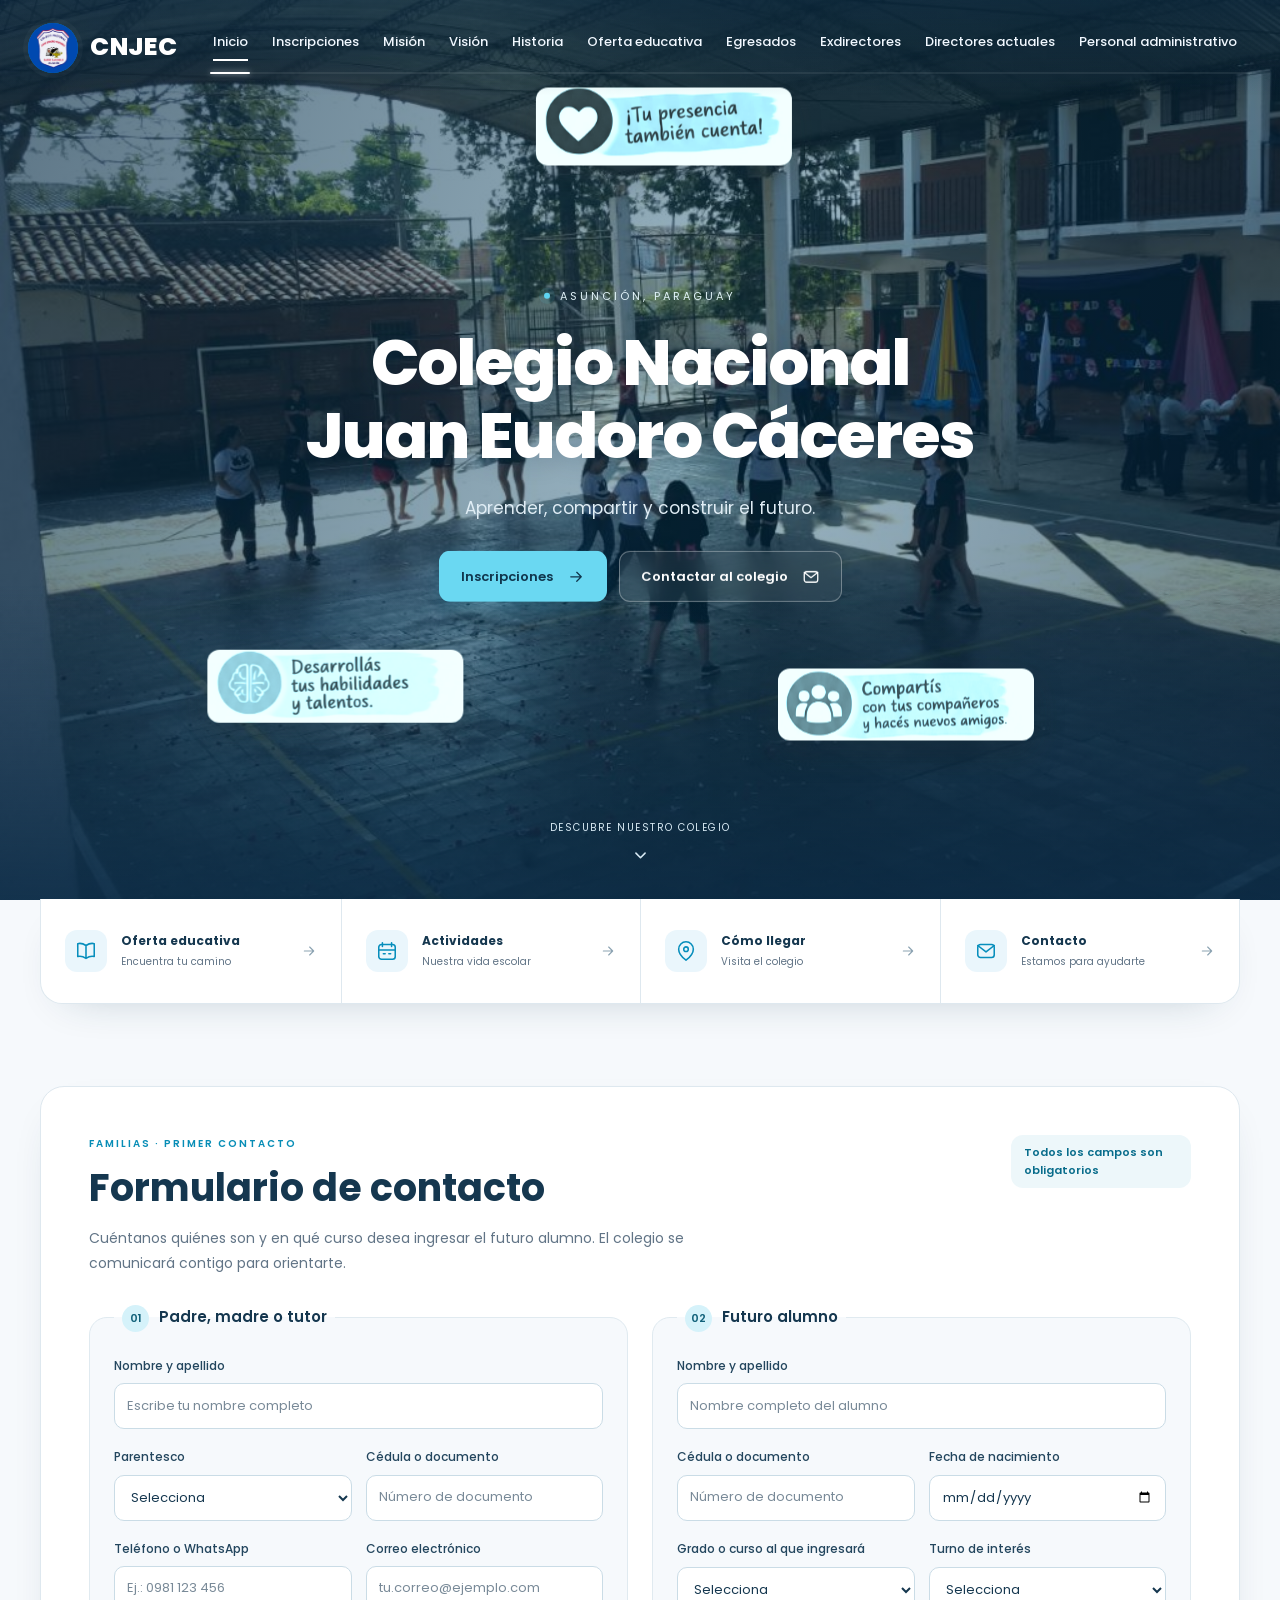
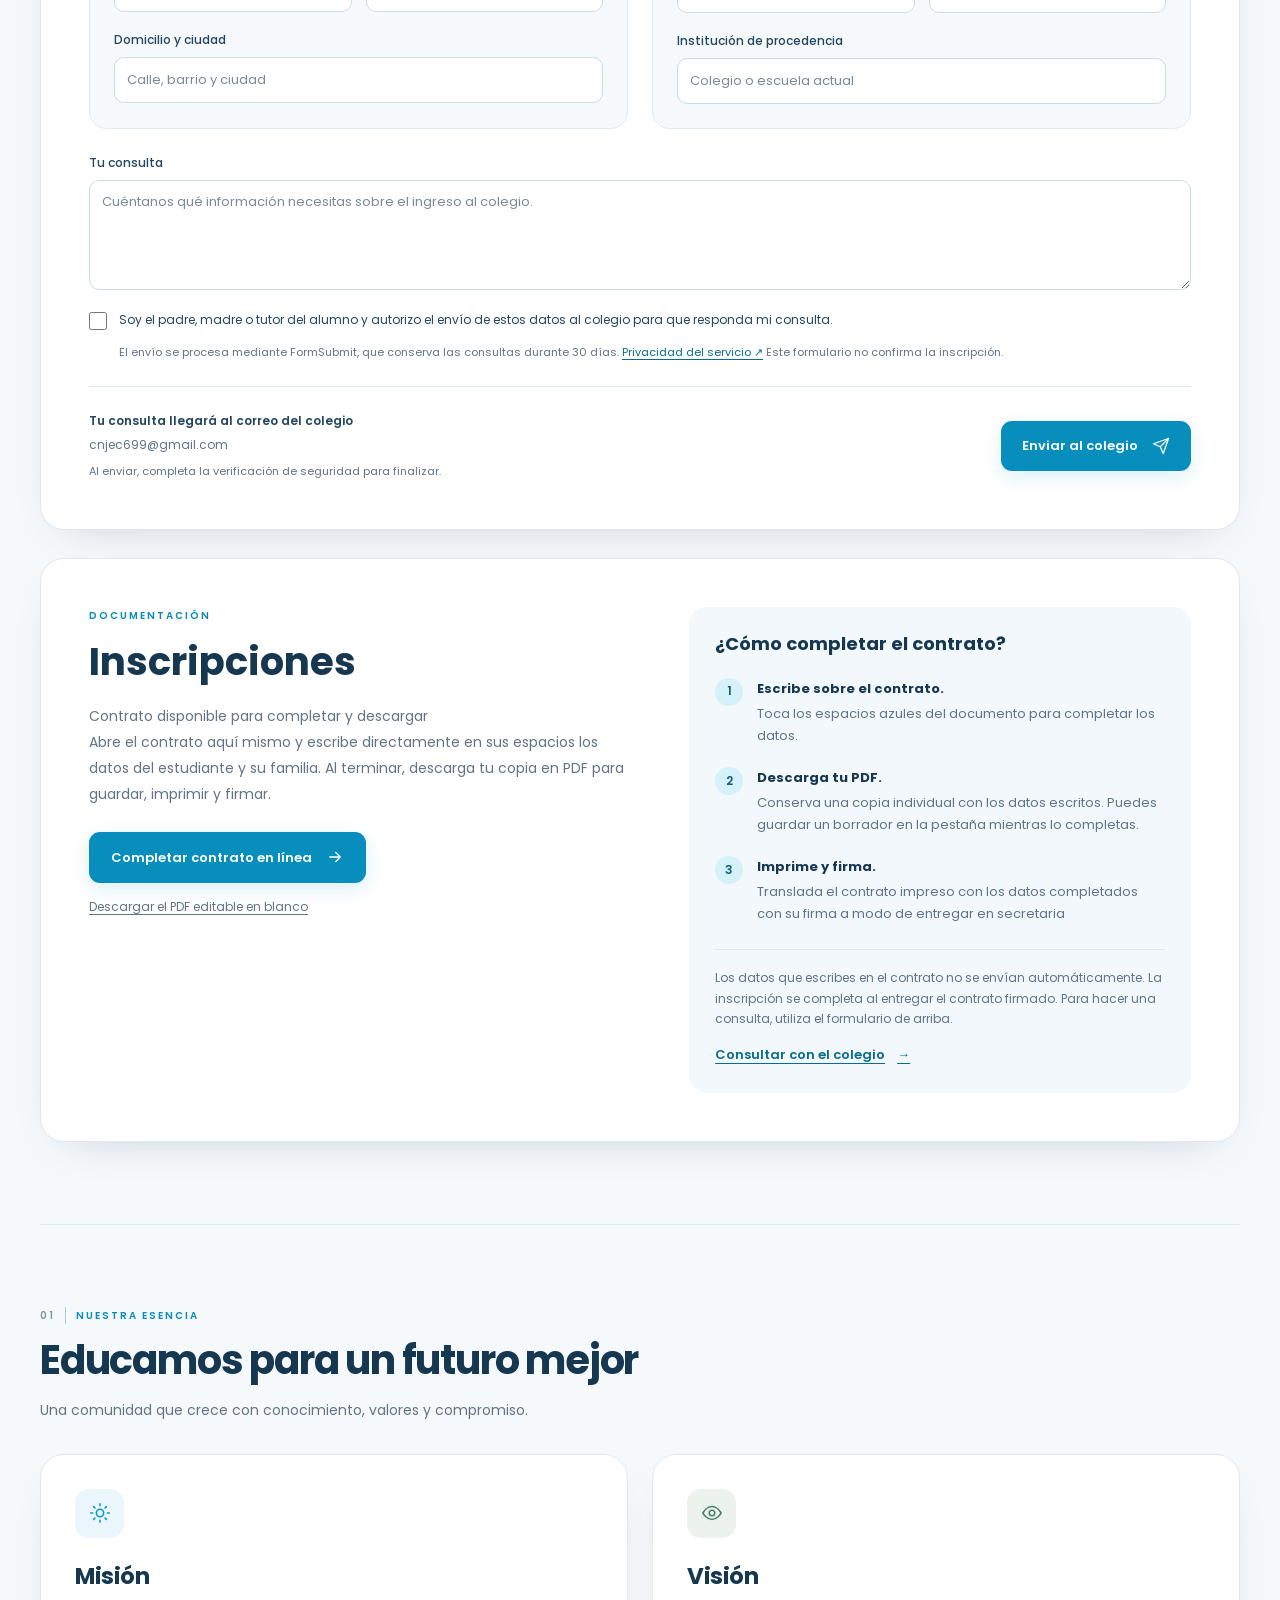
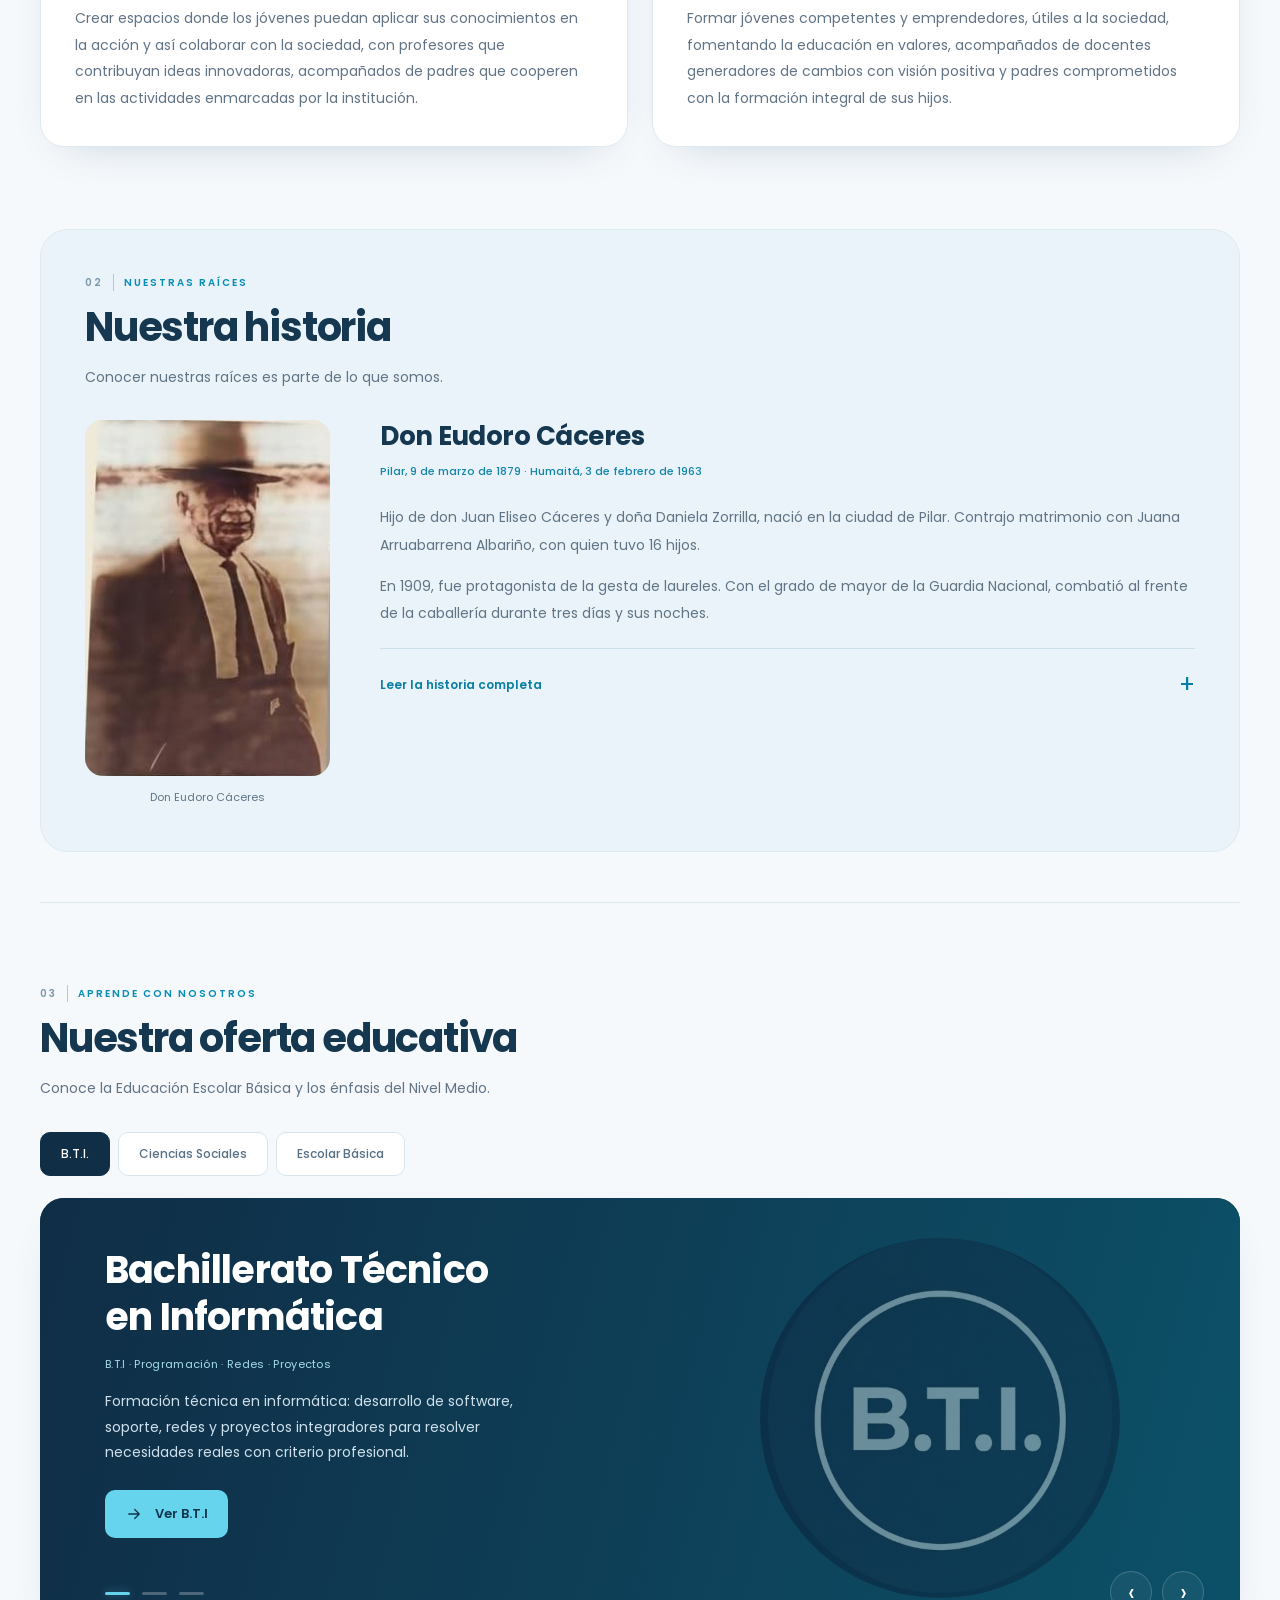
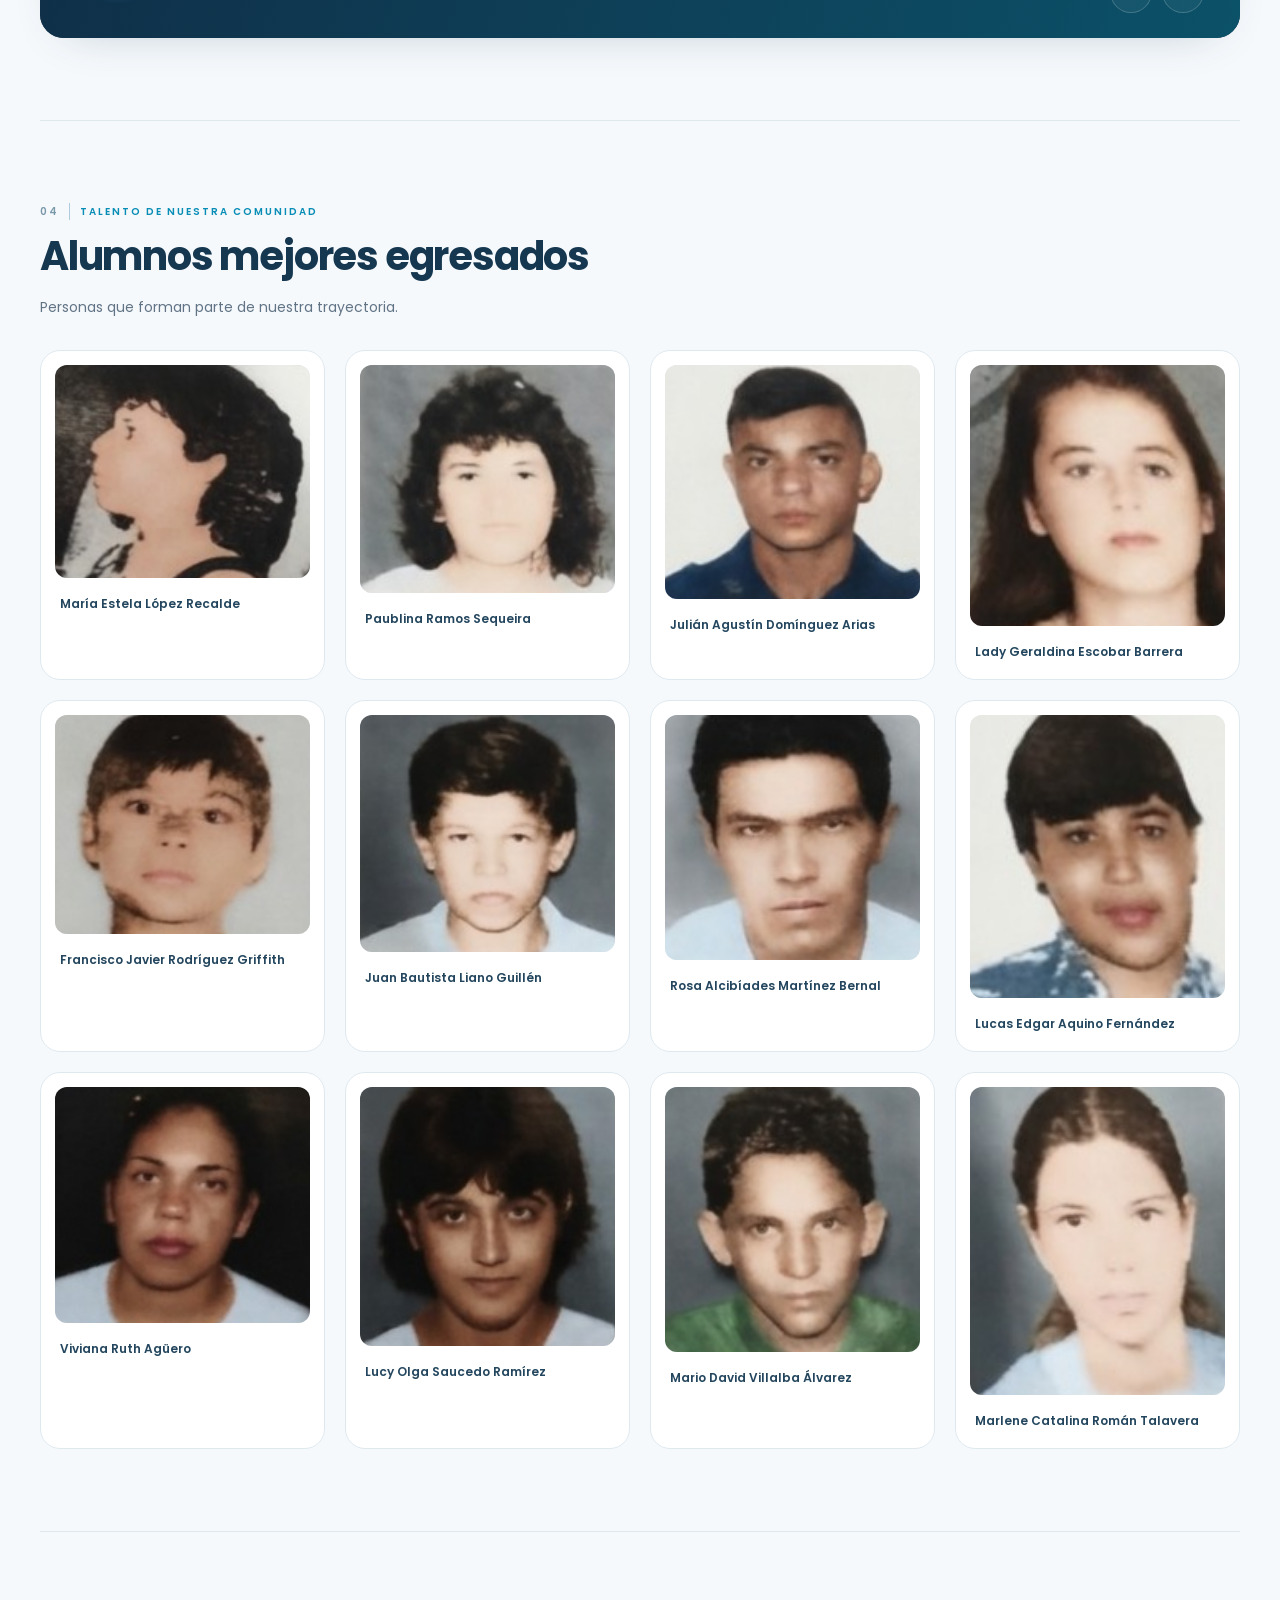
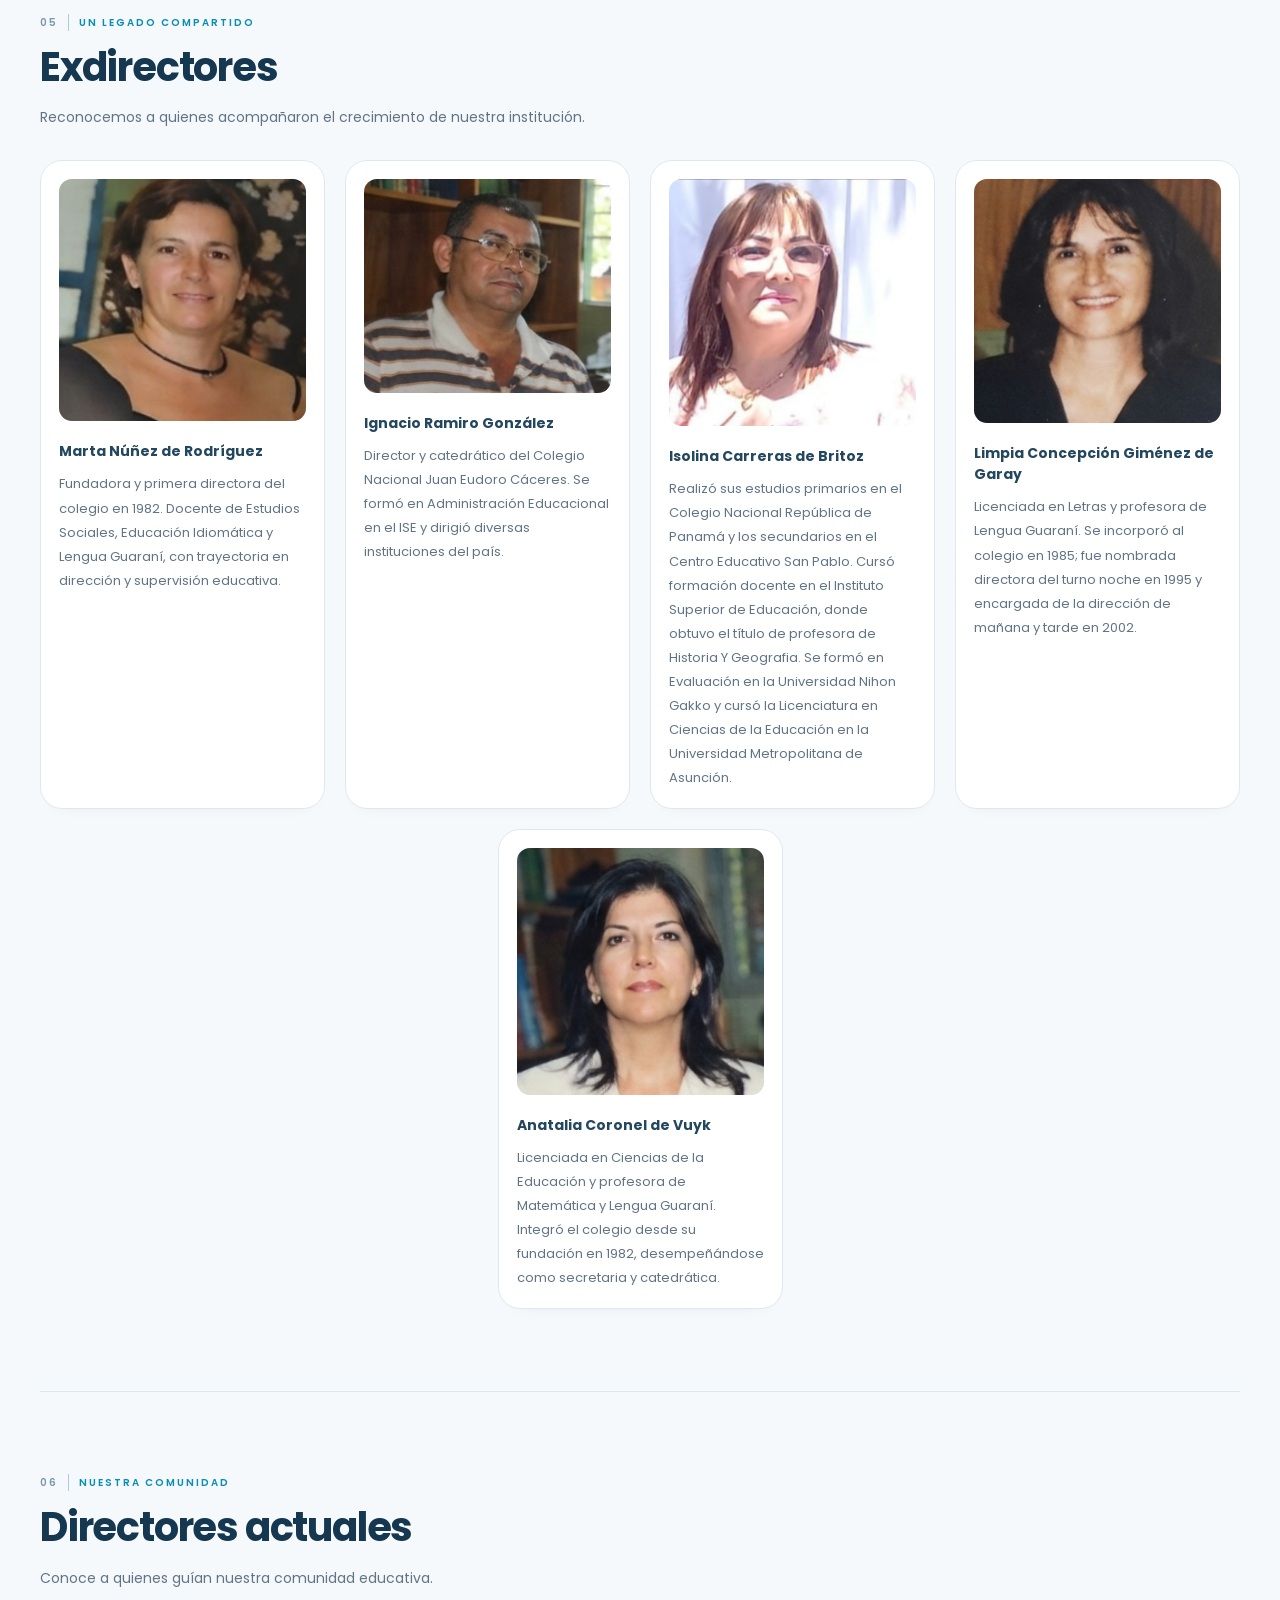
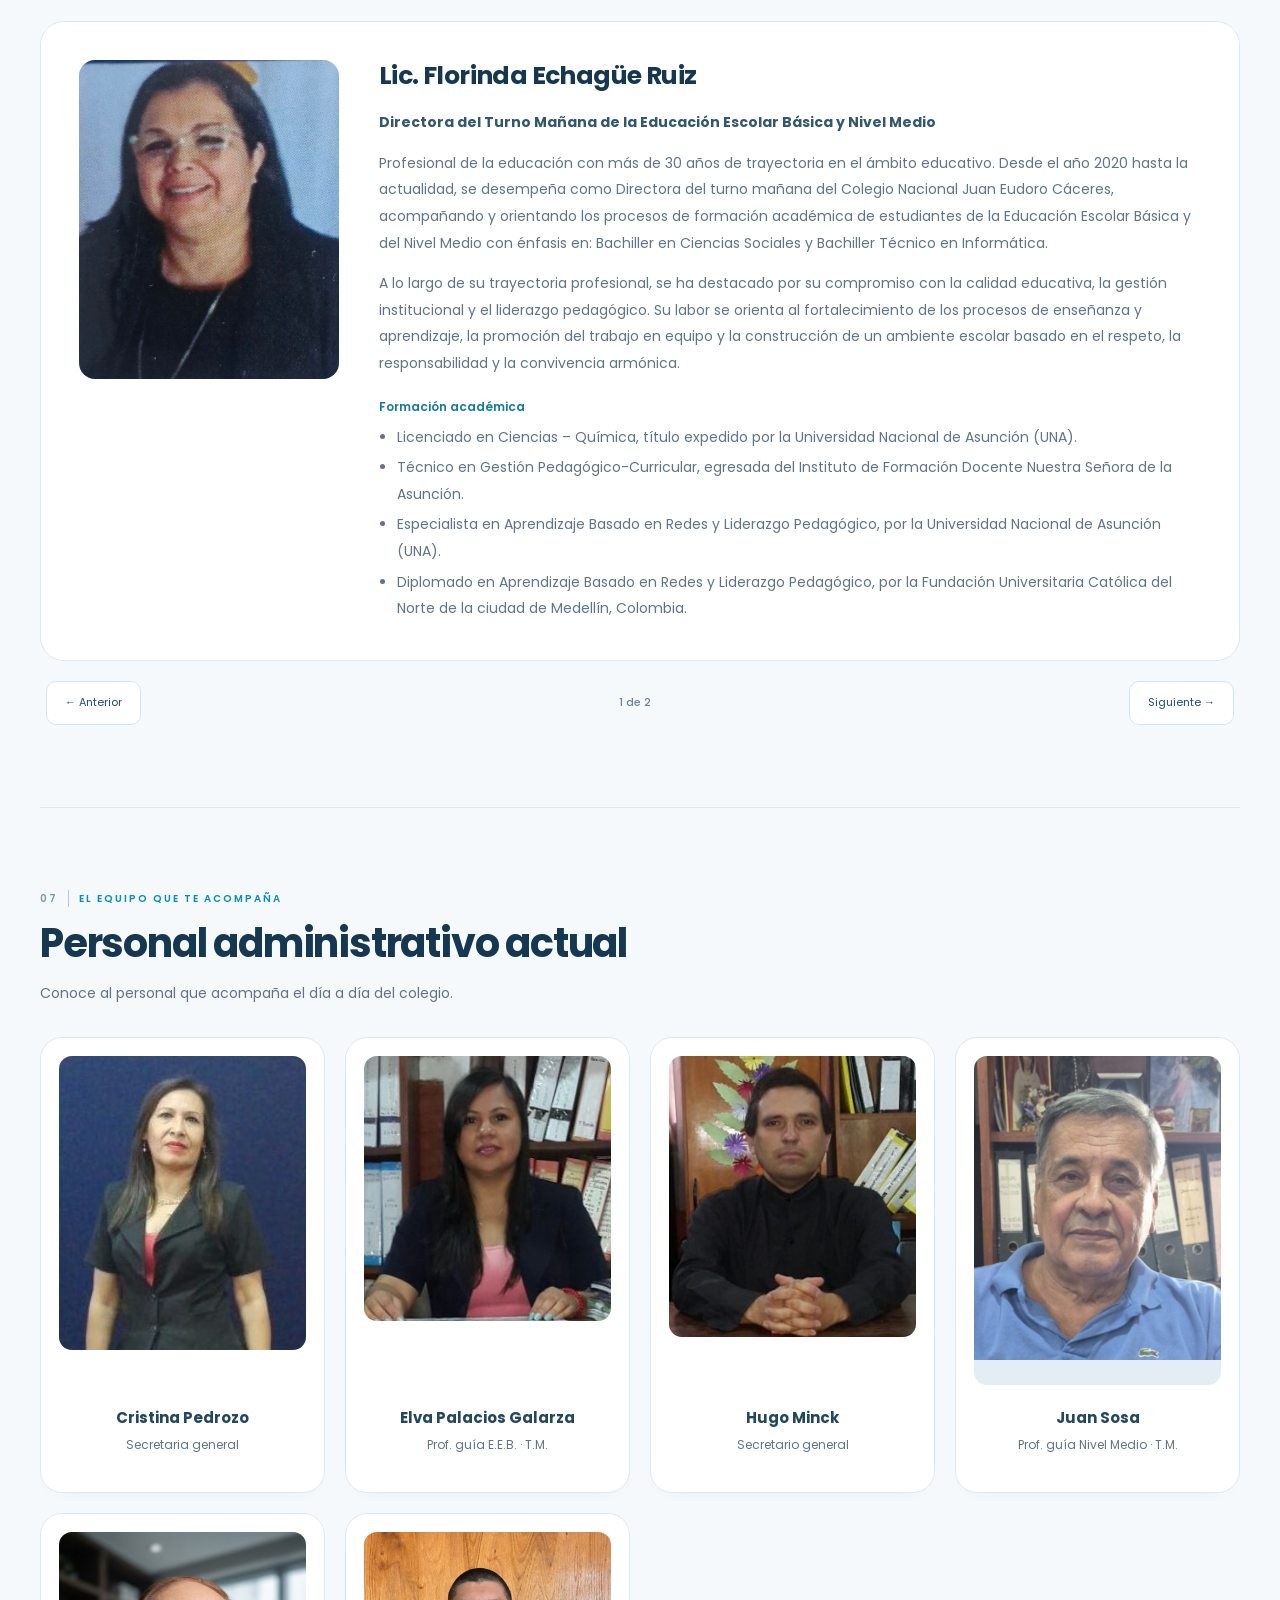
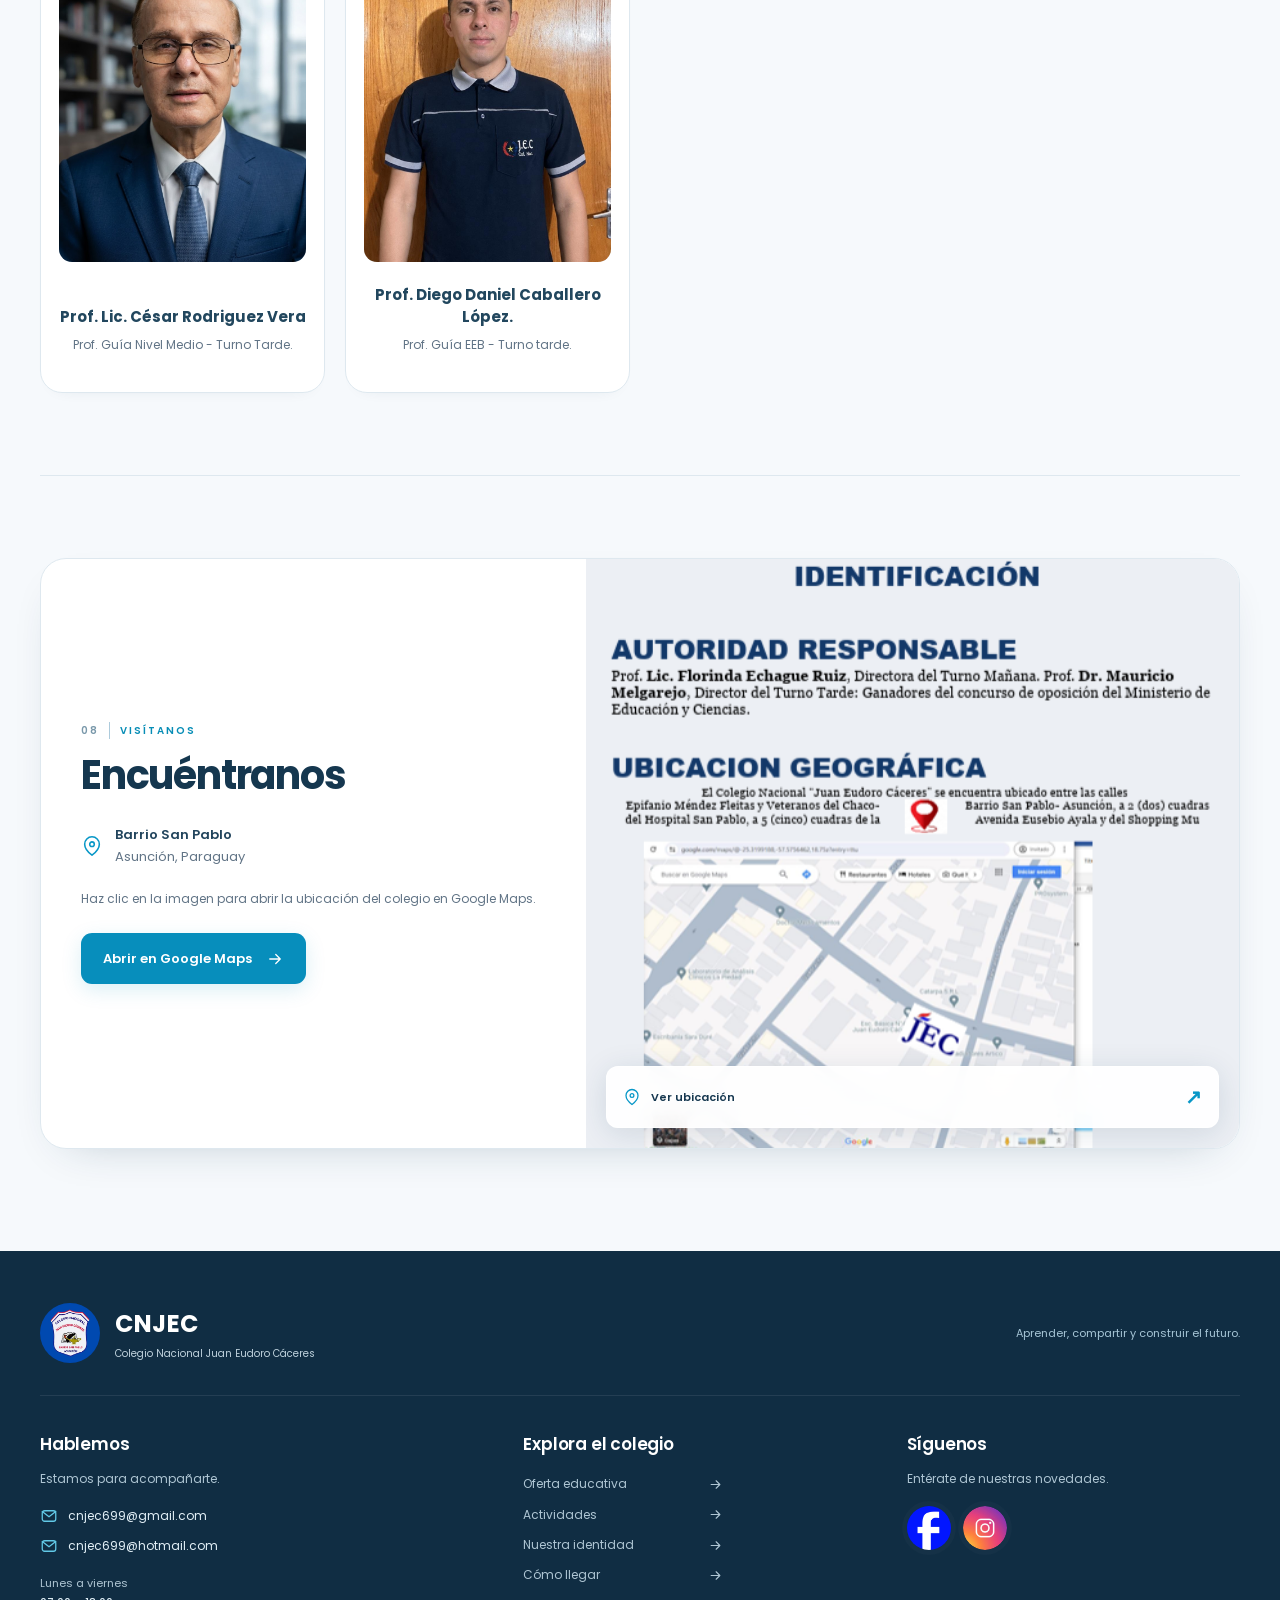
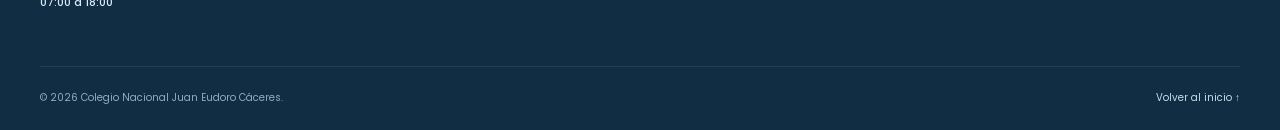
==== commit fd080113: "Enviar el formulario de contacto al correo Gmail del colegio" ====
--- a/index.html
+++ b/index.html
@@ -89,8 +89,7 @@
                 <span class="school-contact-required">Todos los campos son obligatorios</span>
             </div>
             <p id="school-contact-result" class="school-contact-result" role="status" hidden></p>
-            <form id="school-contact-form" action="https://formsubmit.co/cnjec699@hotmail.com" method="POST" accept-charset="UTF-8" aria-describedby="school-contact-privacy">
-                <input type="hidden" name="_cc" value="cnjec699@gmail.com" />
+            <form id="school-contact-form" action="https://formsubmit.co/cnjec699@gmail.com" method="POST" accept-charset="UTF-8" aria-describedby="school-contact-privacy">
                 <input type="hidden" name="_subject" value="CNJEC · Consulta de una familia sobre un futuro alumno" />
                 <input type="hidden" name="_template" value="table" />
                 <input type="text" name="_honey" class="school-contact-honey" tabindex="-1" autocomplete="off" aria-hidden="true" />
@@ -122,7 +121,7 @@
                 <label class="school-contact-consent"><input type="checkbox" id="contact-consent" name="Autorizacion de contacto" value="Autorizo el envio de estos datos al colegio para responder mi consulta" required /><span>Soy el padre, madre o tutor del alumno y autorizo el envío de estos datos al colegio para que responda mi consulta.</span></label>
                 <p id="school-contact-privacy" class="school-contact-privacy">El envío se procesa mediante FormSubmit, que conserva las consultas durante 30 días. <a href="https://formsubmit.co/privacy.pdf" target="_blank" rel="noopener noreferrer">Privacidad del servicio ↗</a> Este formulario no confirma la inscripción.</p>
                 <div class="school-contact-actions">
-                    <div><strong>Tu consulta llegará a los dos correos del colegio</strong><span>cnjec699@hotmail.com · cnjec699@gmail.com</span><small>Al enviar, completa la verificación de seguridad para finalizar.</small></div>
+                    <div><strong>Tu consulta llegará al correo del colegio</strong><span>cnjec699@gmail.com</span><small>Al enviar, completa la verificación de seguridad para finalizar.</small></div>
                     <button class="button button-primary" type="submit">Enviar al colegio <svg viewBox="0 0 24 24" fill="none" stroke="currentColor" stroke-width="1.7" stroke-linecap="round" stroke-linejoin="round" aria-hidden="true"><path d="m22 2-7 20-4-9-9-4Z"/><path d="M22 2 11 13"/></svg></button>
                 </div>
             </form>
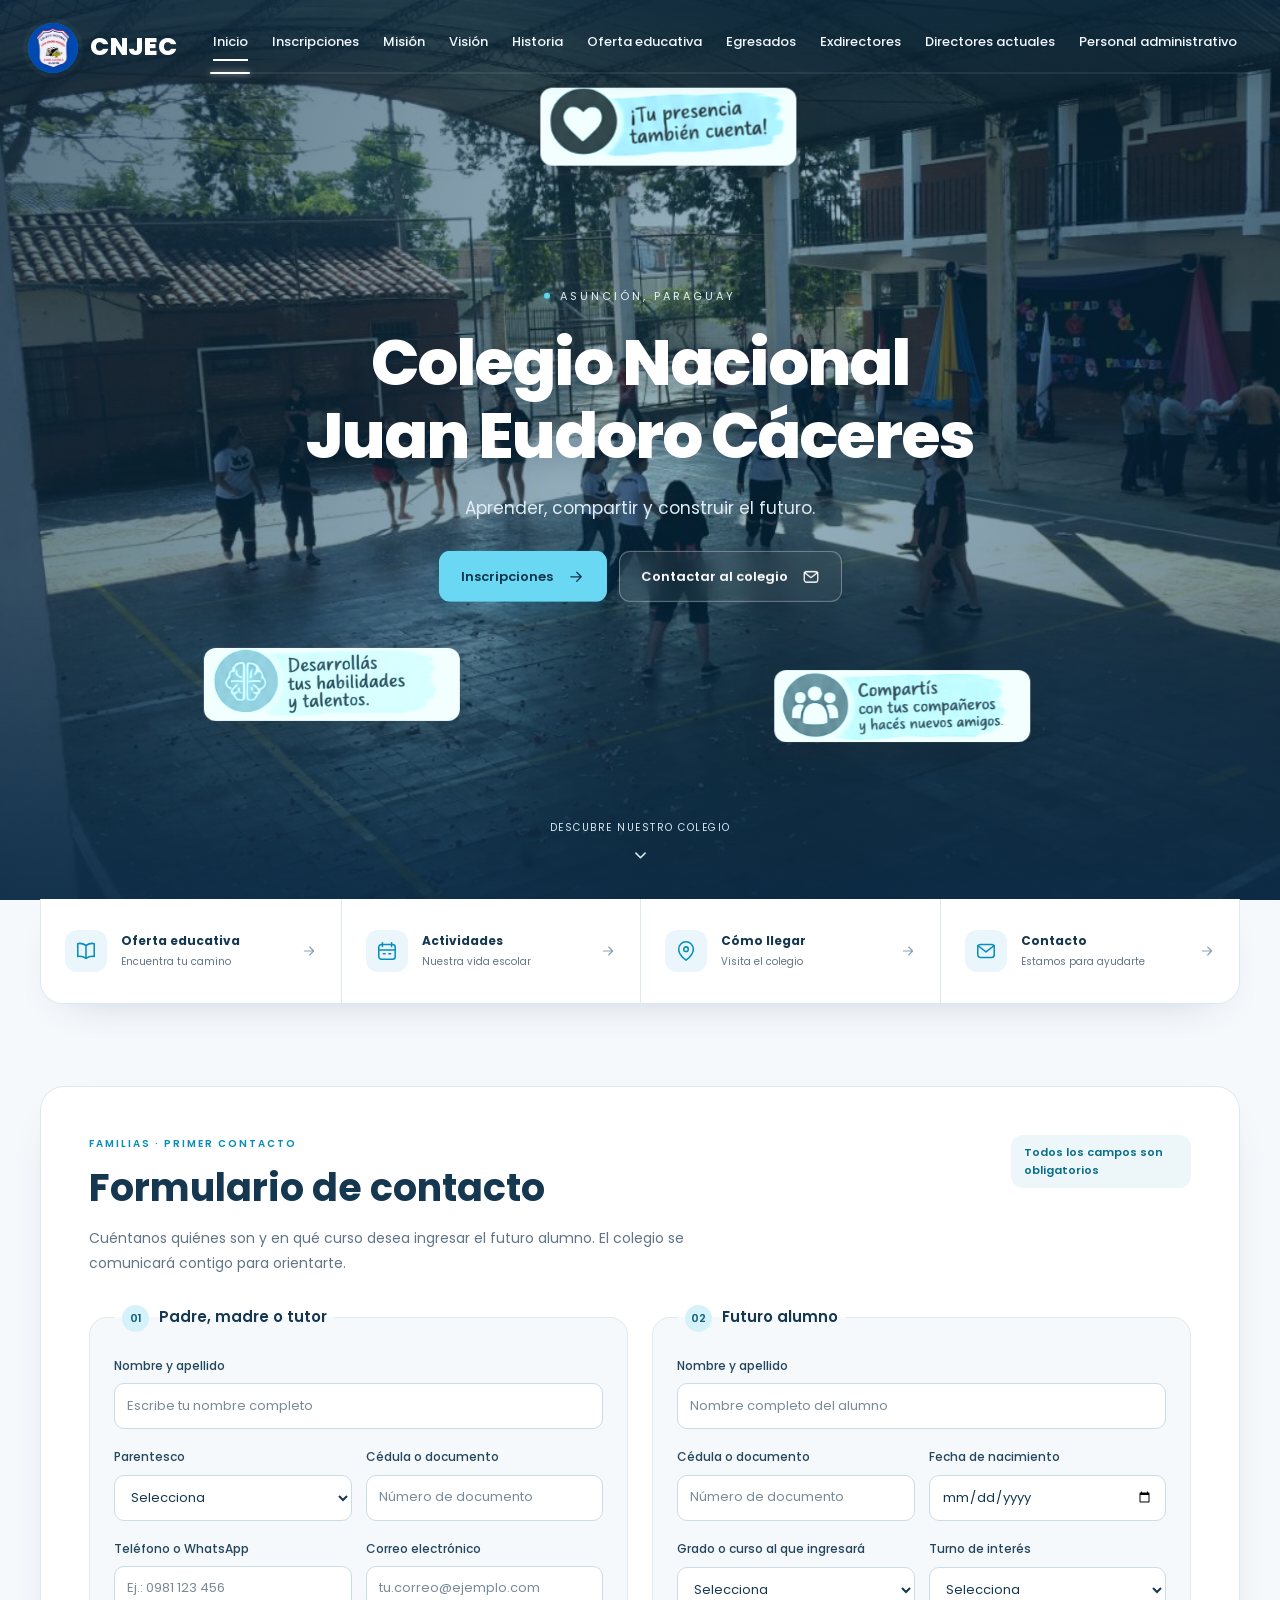
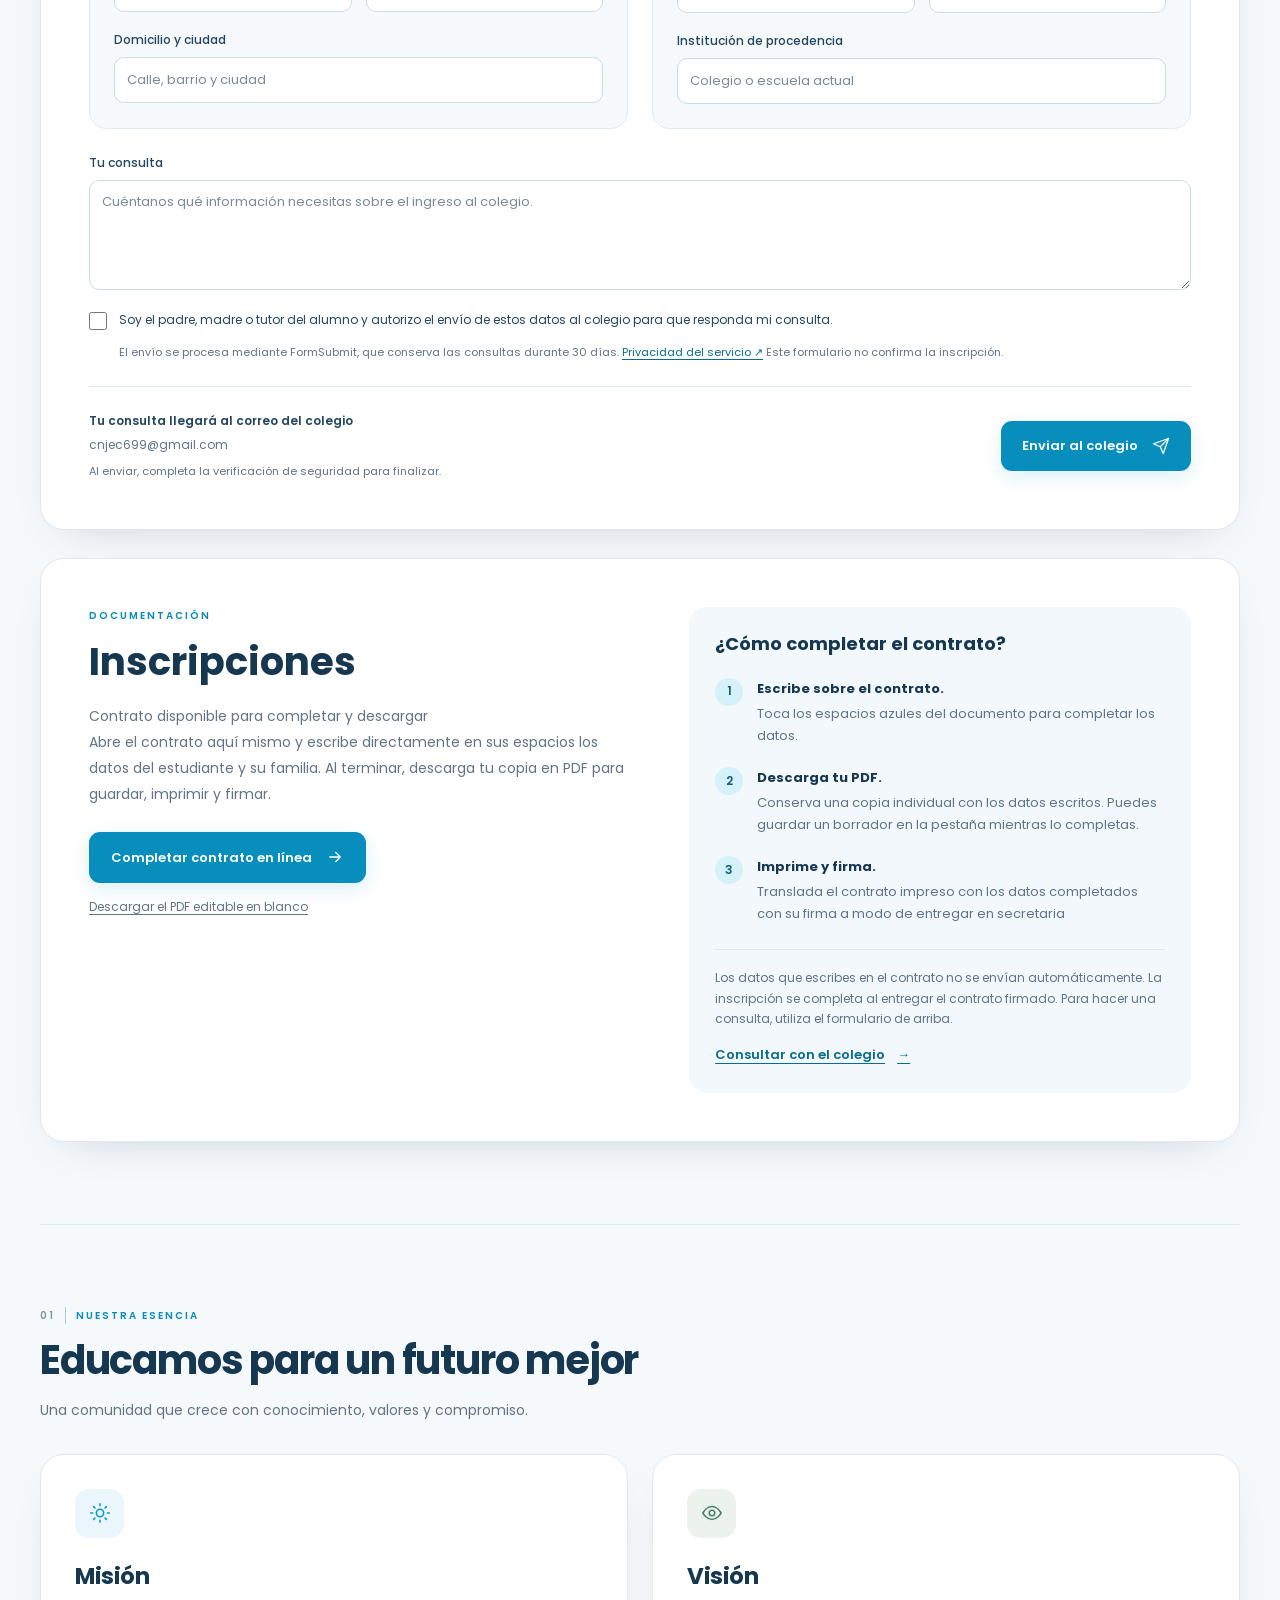
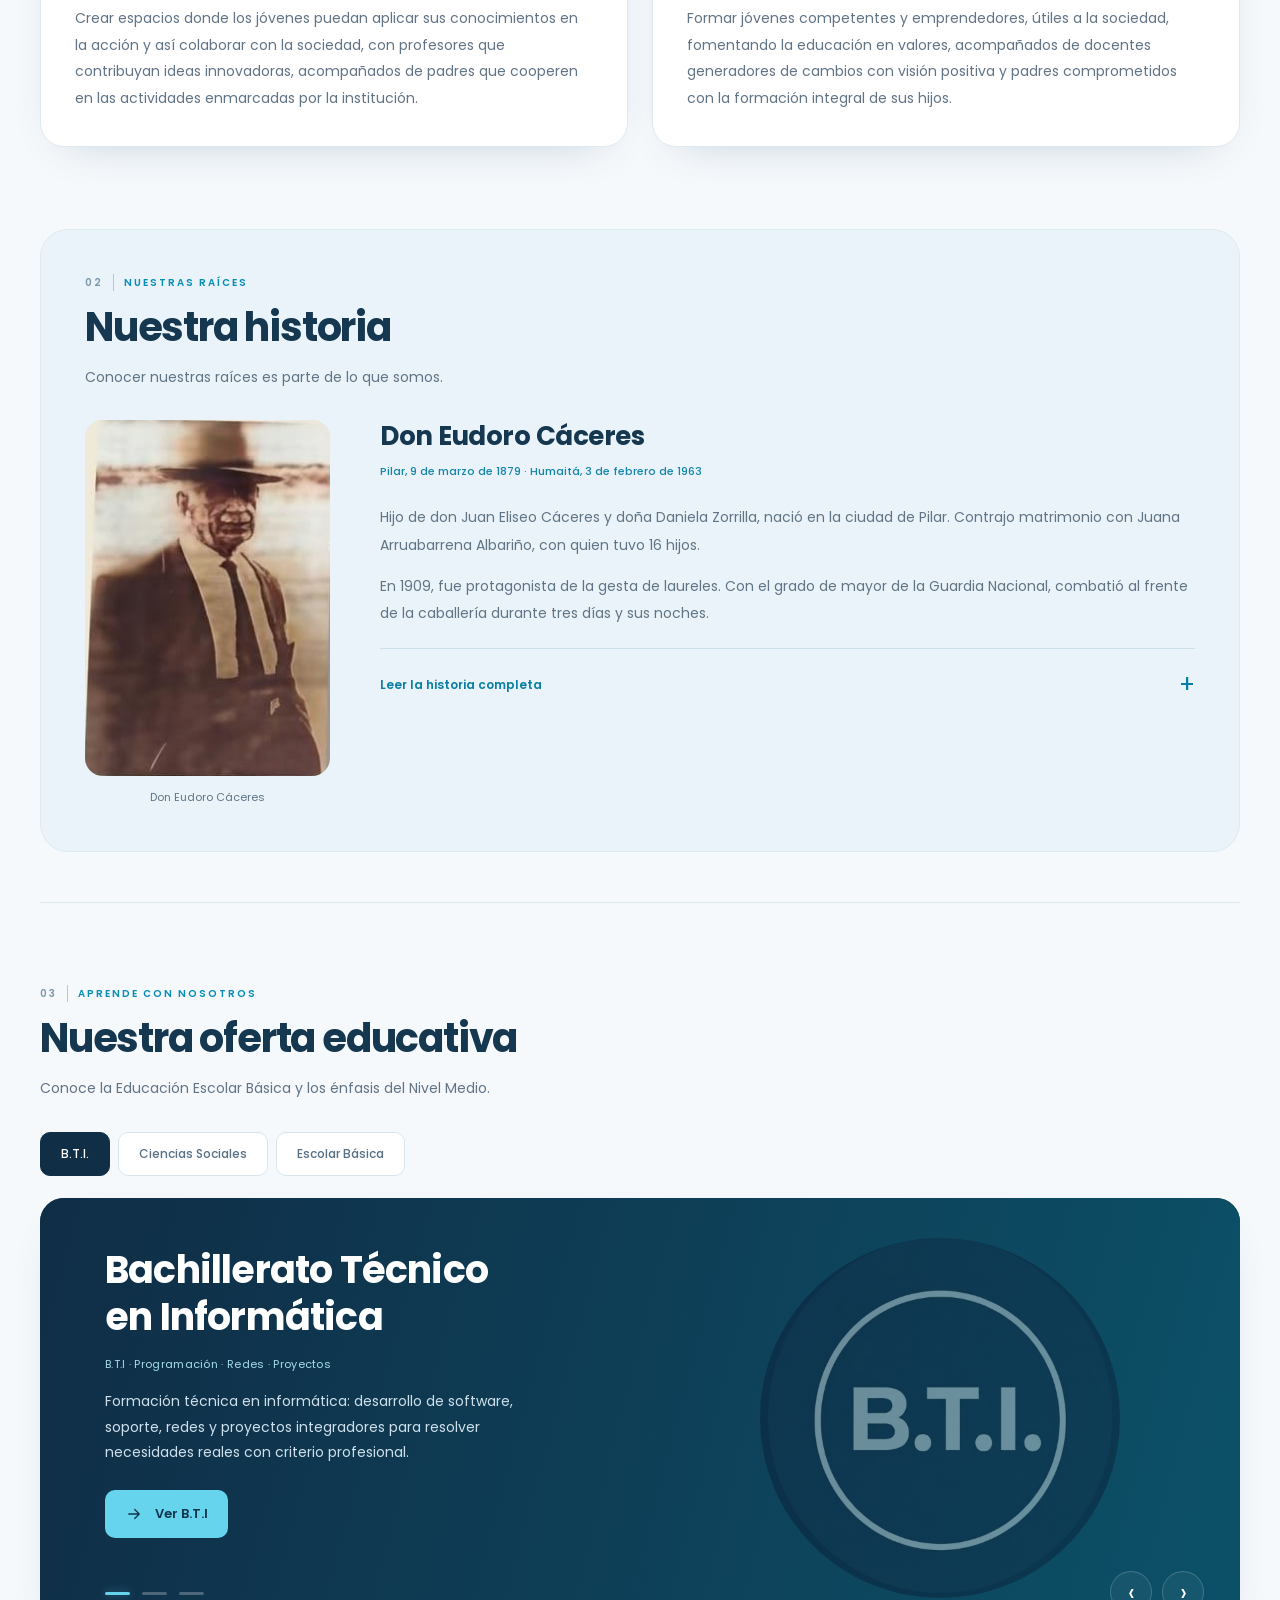
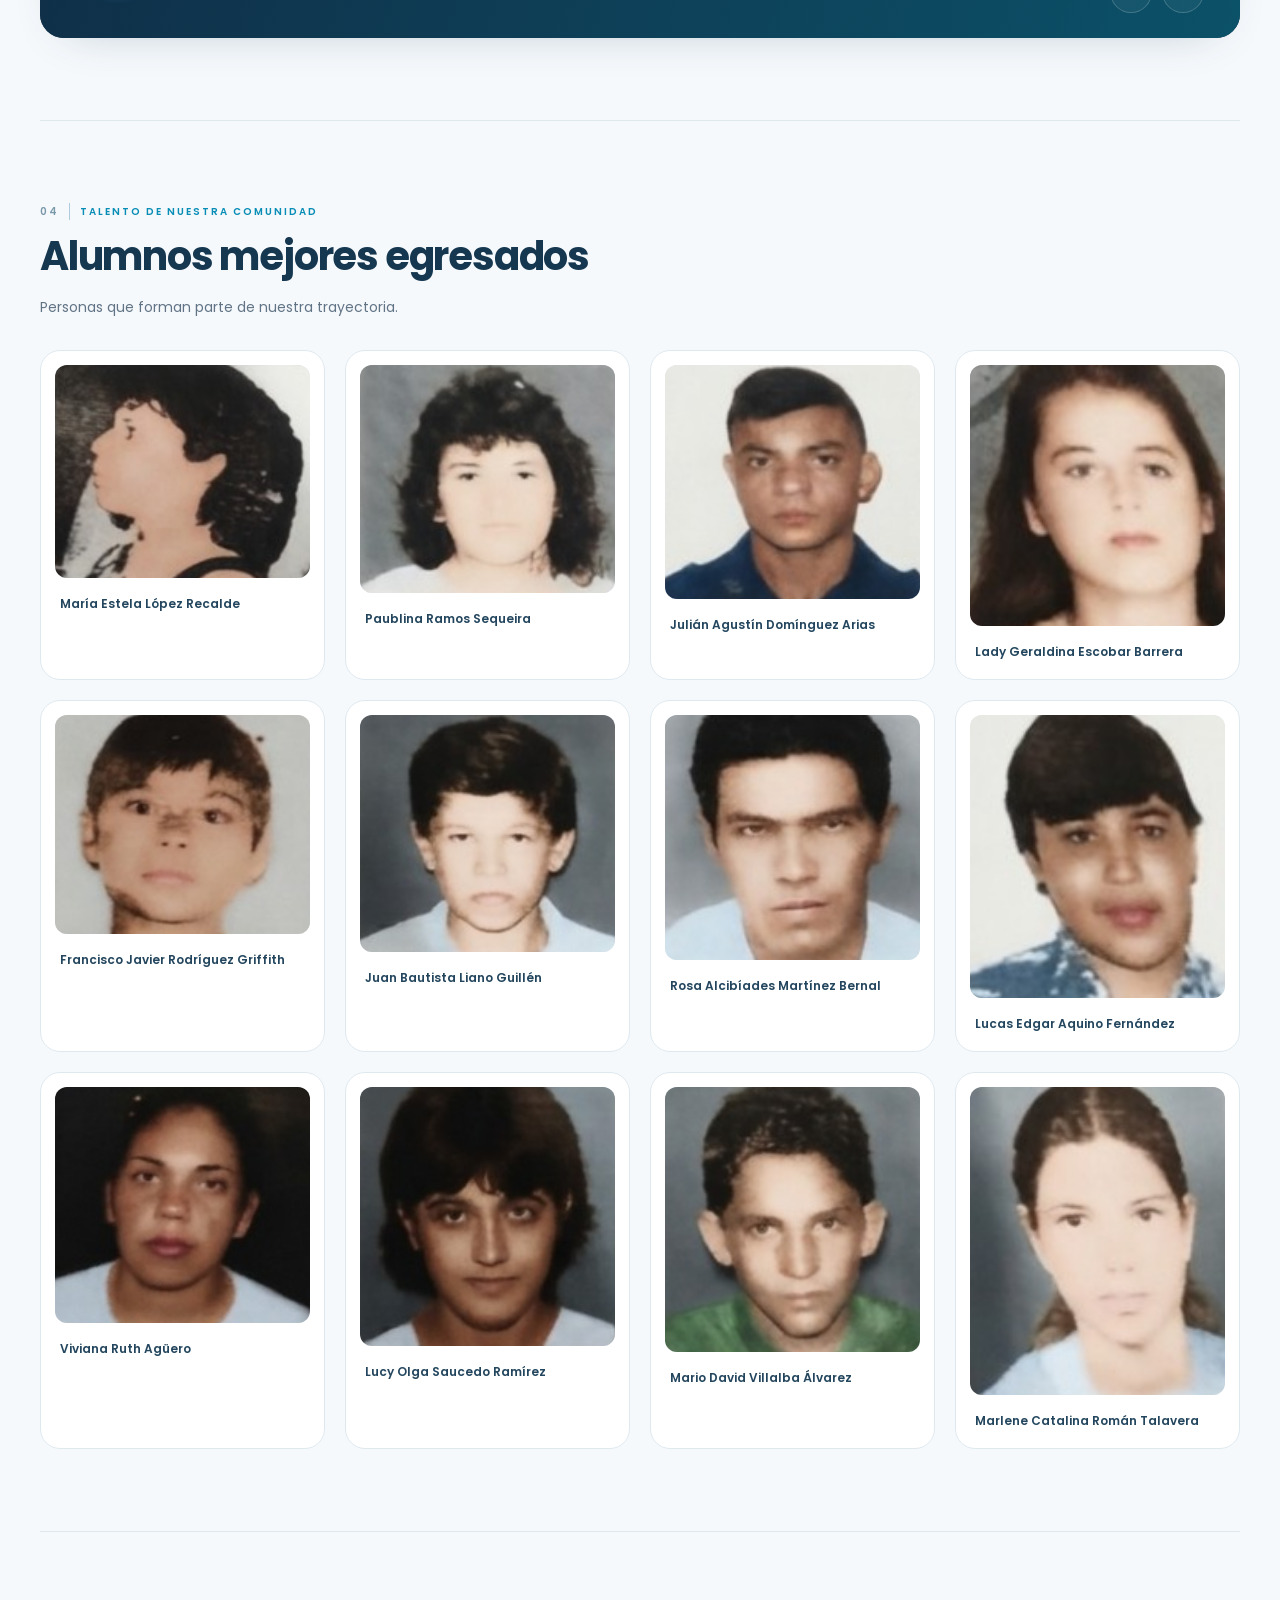
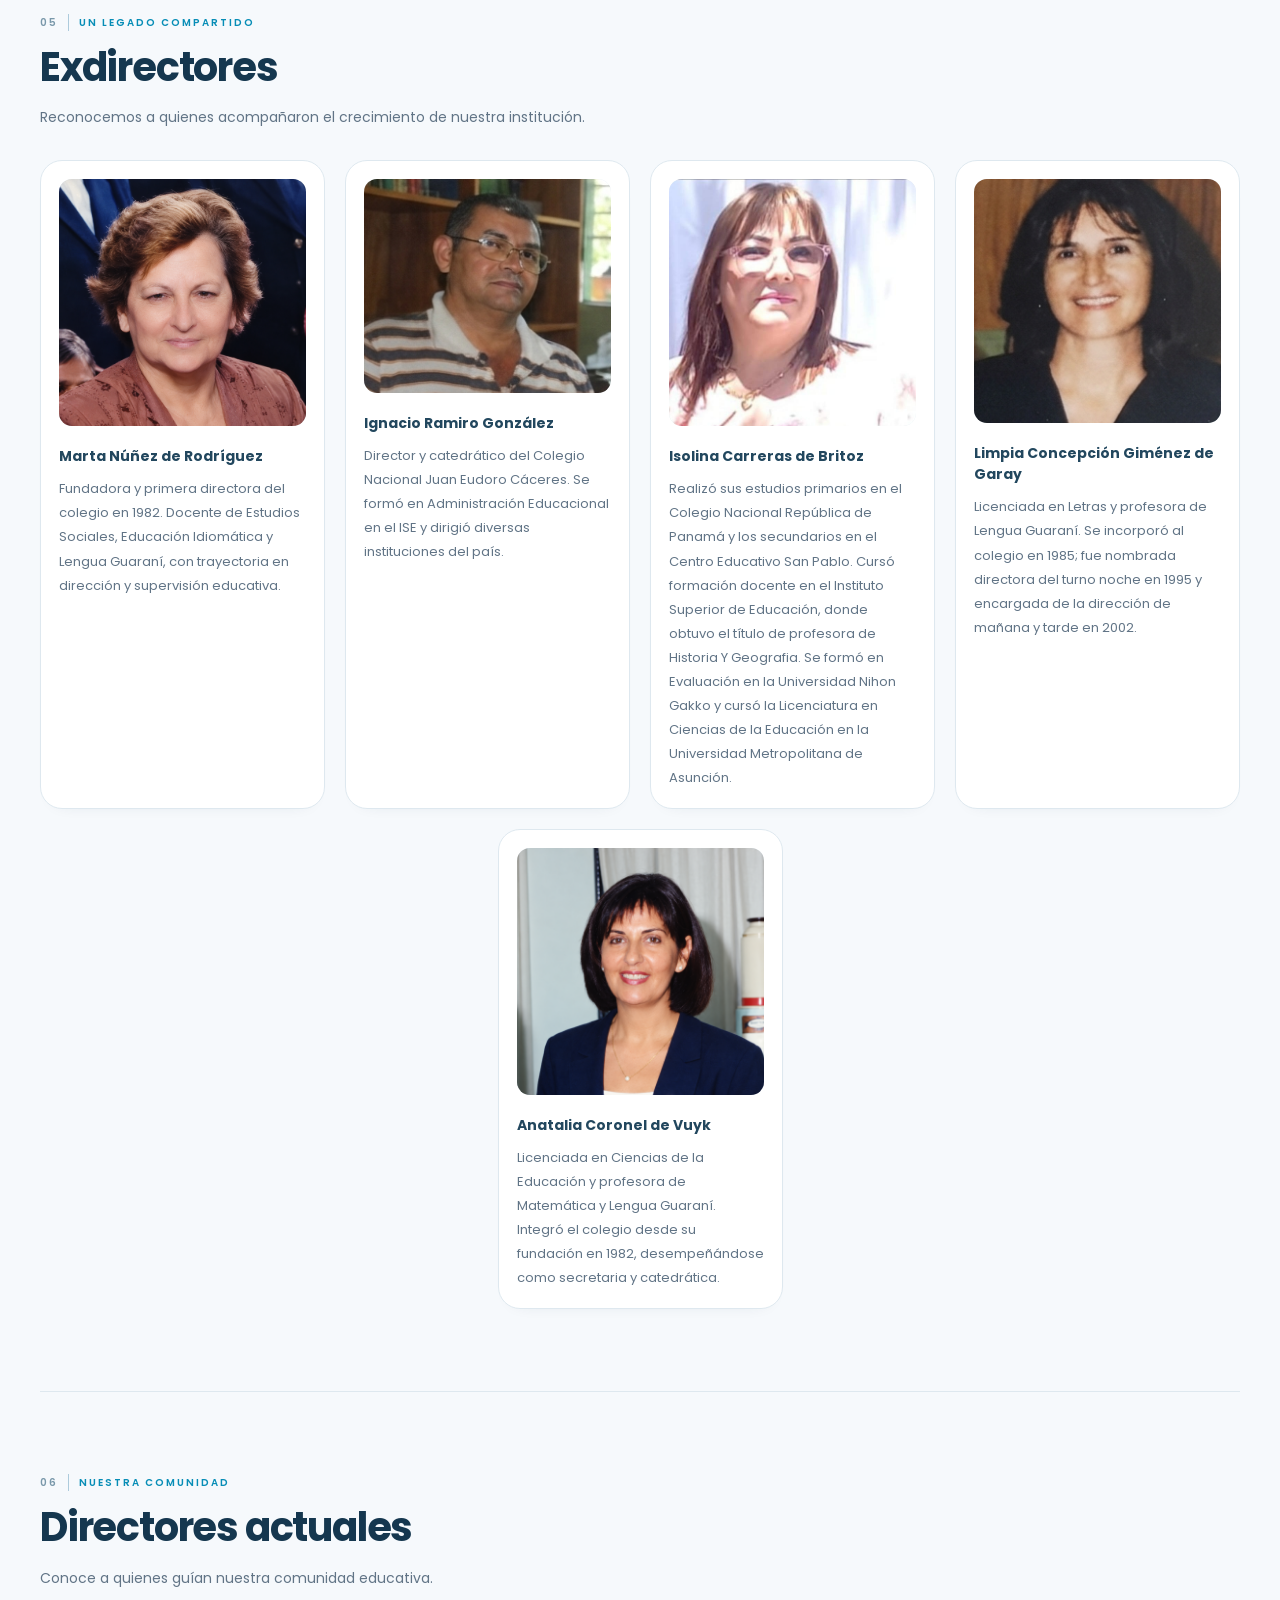
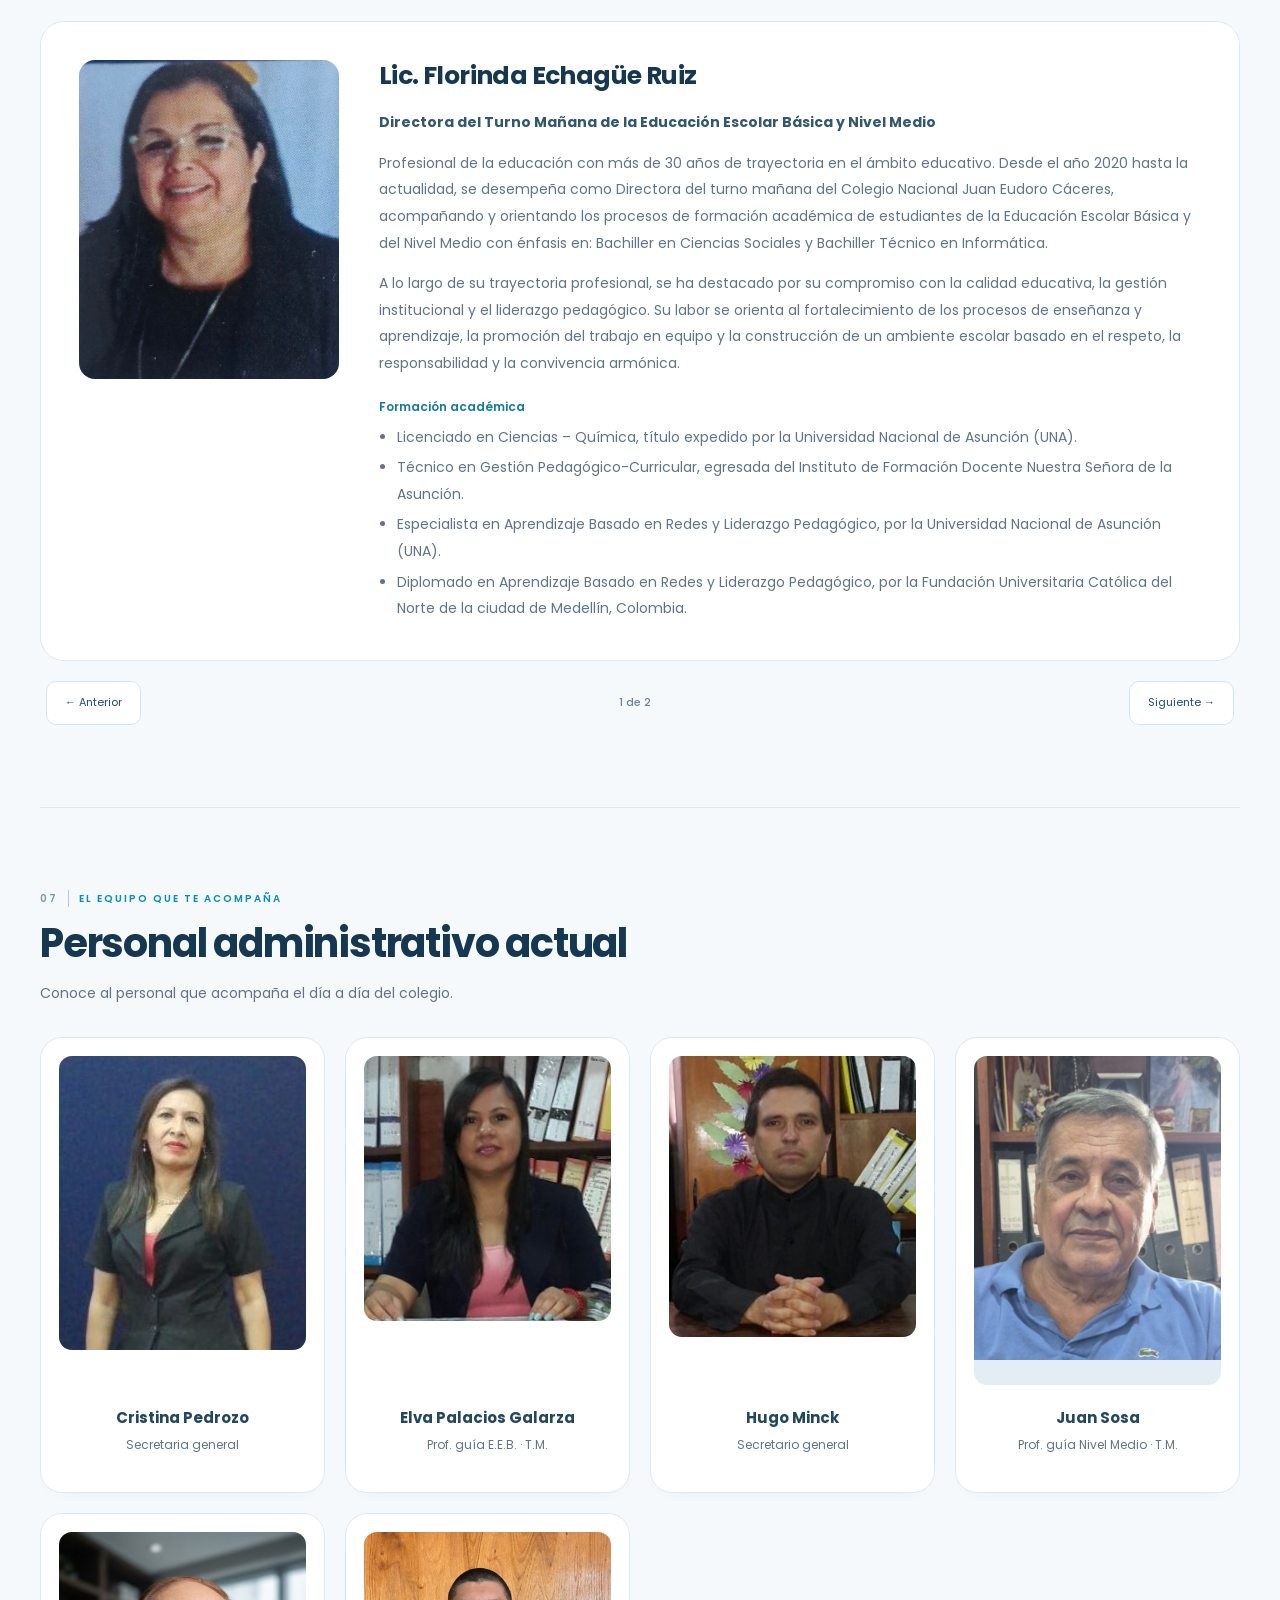
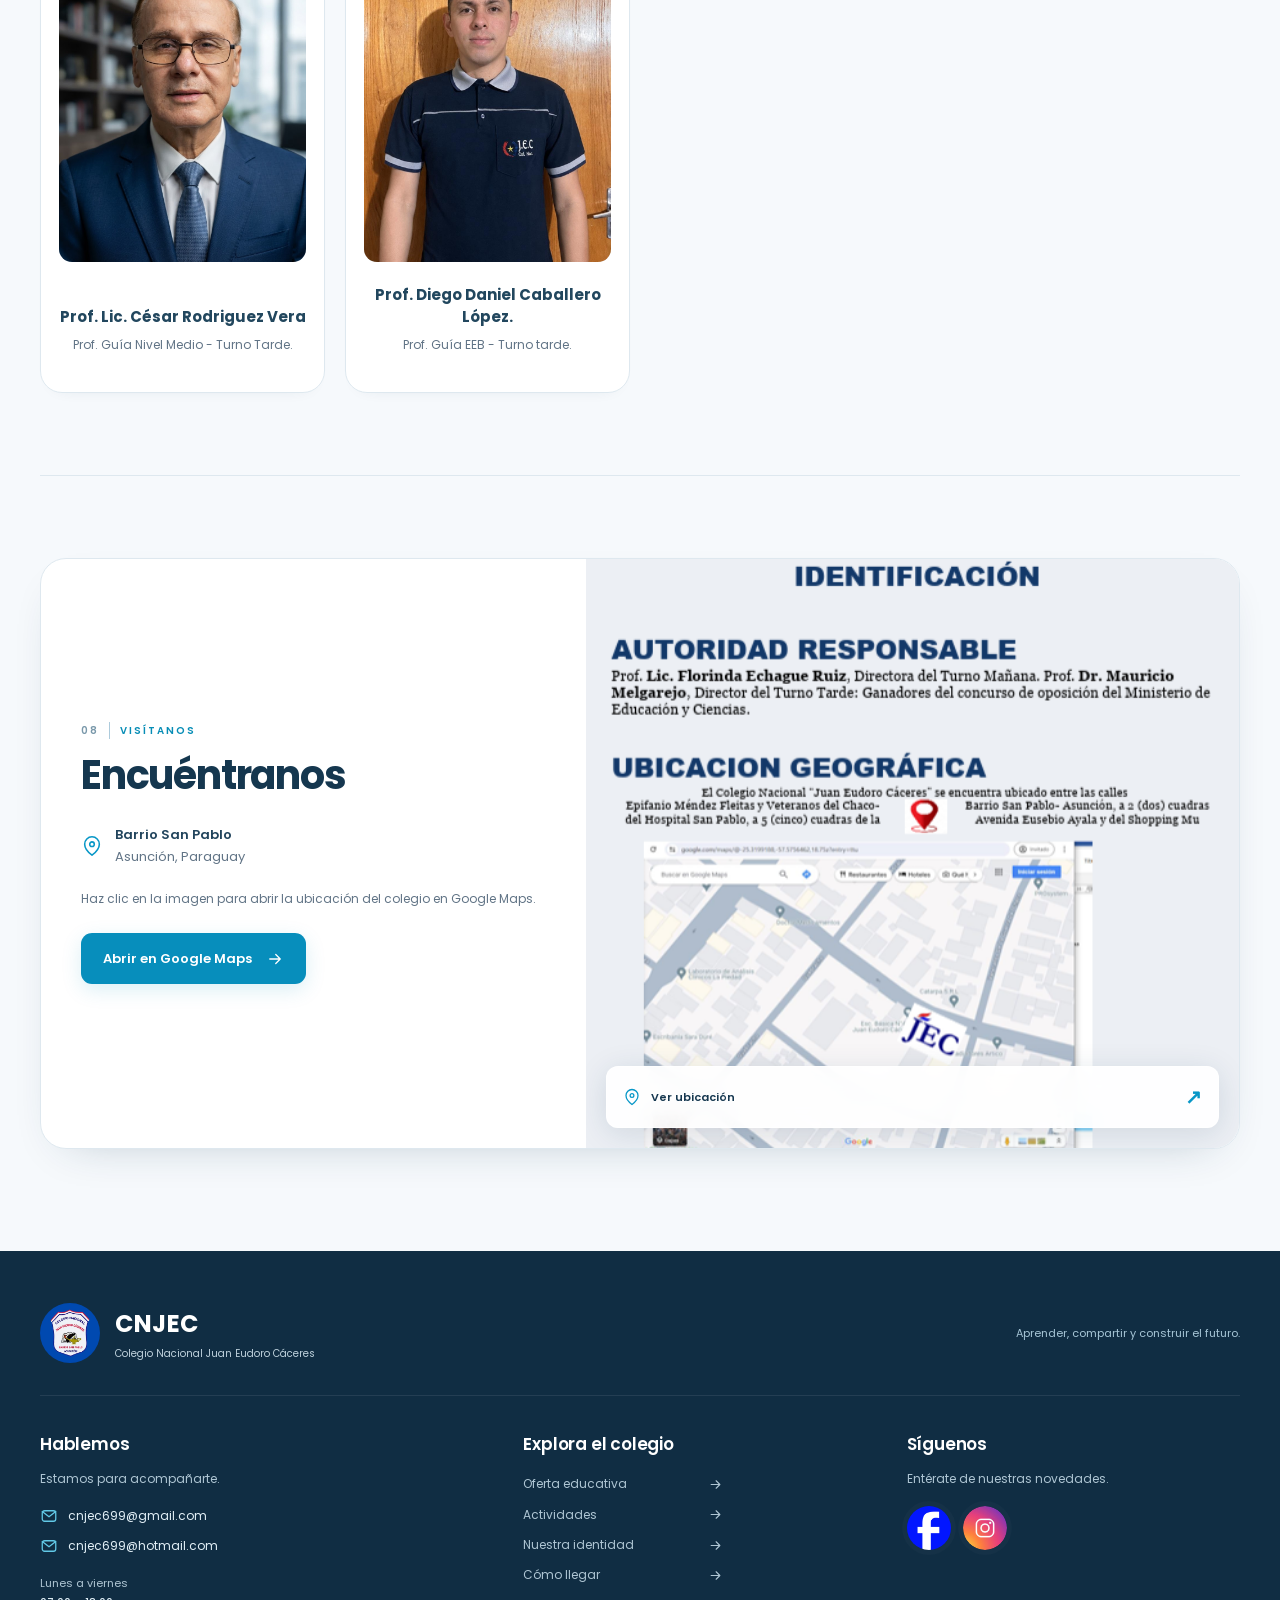
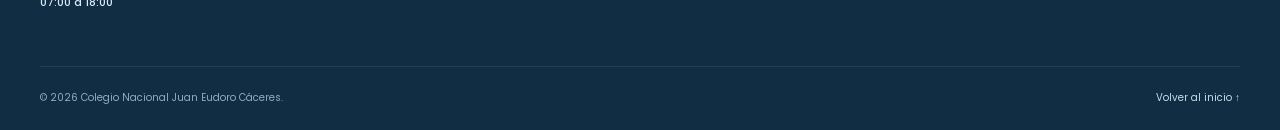
==== commit 246a86e3: "Actualizar retratos de Marta y Anatalia en Exdirectores" ====
--- a/index.html
+++ b/index.html
@@ -312,7 +312,7 @@
 
         <div class="directores-grid">
             <article class="director-card">
-                <div class="director-retrato" style="aspect-ratio:202/198;"><img src="images/ExDirectores1.png" alt="Retrato de Marta Núñez de Rodríguez" loading="lazy" style="width:546.5346534653465%; left:-37.62376237623762%; top:-20.2020202020202%;" /></div>
+                <div class="director-retrato" style="aspect-ratio:1;"><img src="images/Marta.png" alt="Retrato de Marta Núñez de Rodríguez" loading="lazy" style="width:100%; left:0; top:0;" /></div>
                 <h3>Marta Núñez de Rodríguez</h3>
                 <p>Fundadora y primera directora del colegio en 1982. Docente de Estudios Sociales, Educación Idiomática y Lengua Guaraní, con trayectoria en dirección y supervisión educativa.</p>
             </article>
@@ -327,7 +327,7 @@
                 <p>Licenciada en Letras y profesora de Lengua Guaraní. Se incorporó al colegio en 1985; fue nombrada directora del turno noche en 1995 y encargada de la dirección de mañana y tarde en 2002.</p>
             </article>
             <article class="director-card">
-                <div class="director-retrato" style="aspect-ratio:222/222;"><img src="images/ExDirectores4.png" alt="Retrato de Anatalia Coronel de Vuyk" loading="lazy" style="width:511.7117117117117%; left:-24.324324324324326%; top:-18.01801801801802%;" /></div>
+                <div class="director-retrato" style="aspect-ratio:1;"><img src="images/Anatalia.png" alt="Retrato de Anatalia Coronel de Vuyk" loading="lazy" style="width:100%; left:0; top:0;" /></div>
                 <h3>Anatalia Coronel de Vuyk</h3>
                 <p>Licenciada en Ciencias de la Educación y profesora de Matemática y Lengua Guaraní. Integró el colegio desde su fundación en 1982, desempeñándose como secretaria y catedrática.</p>
             </article>
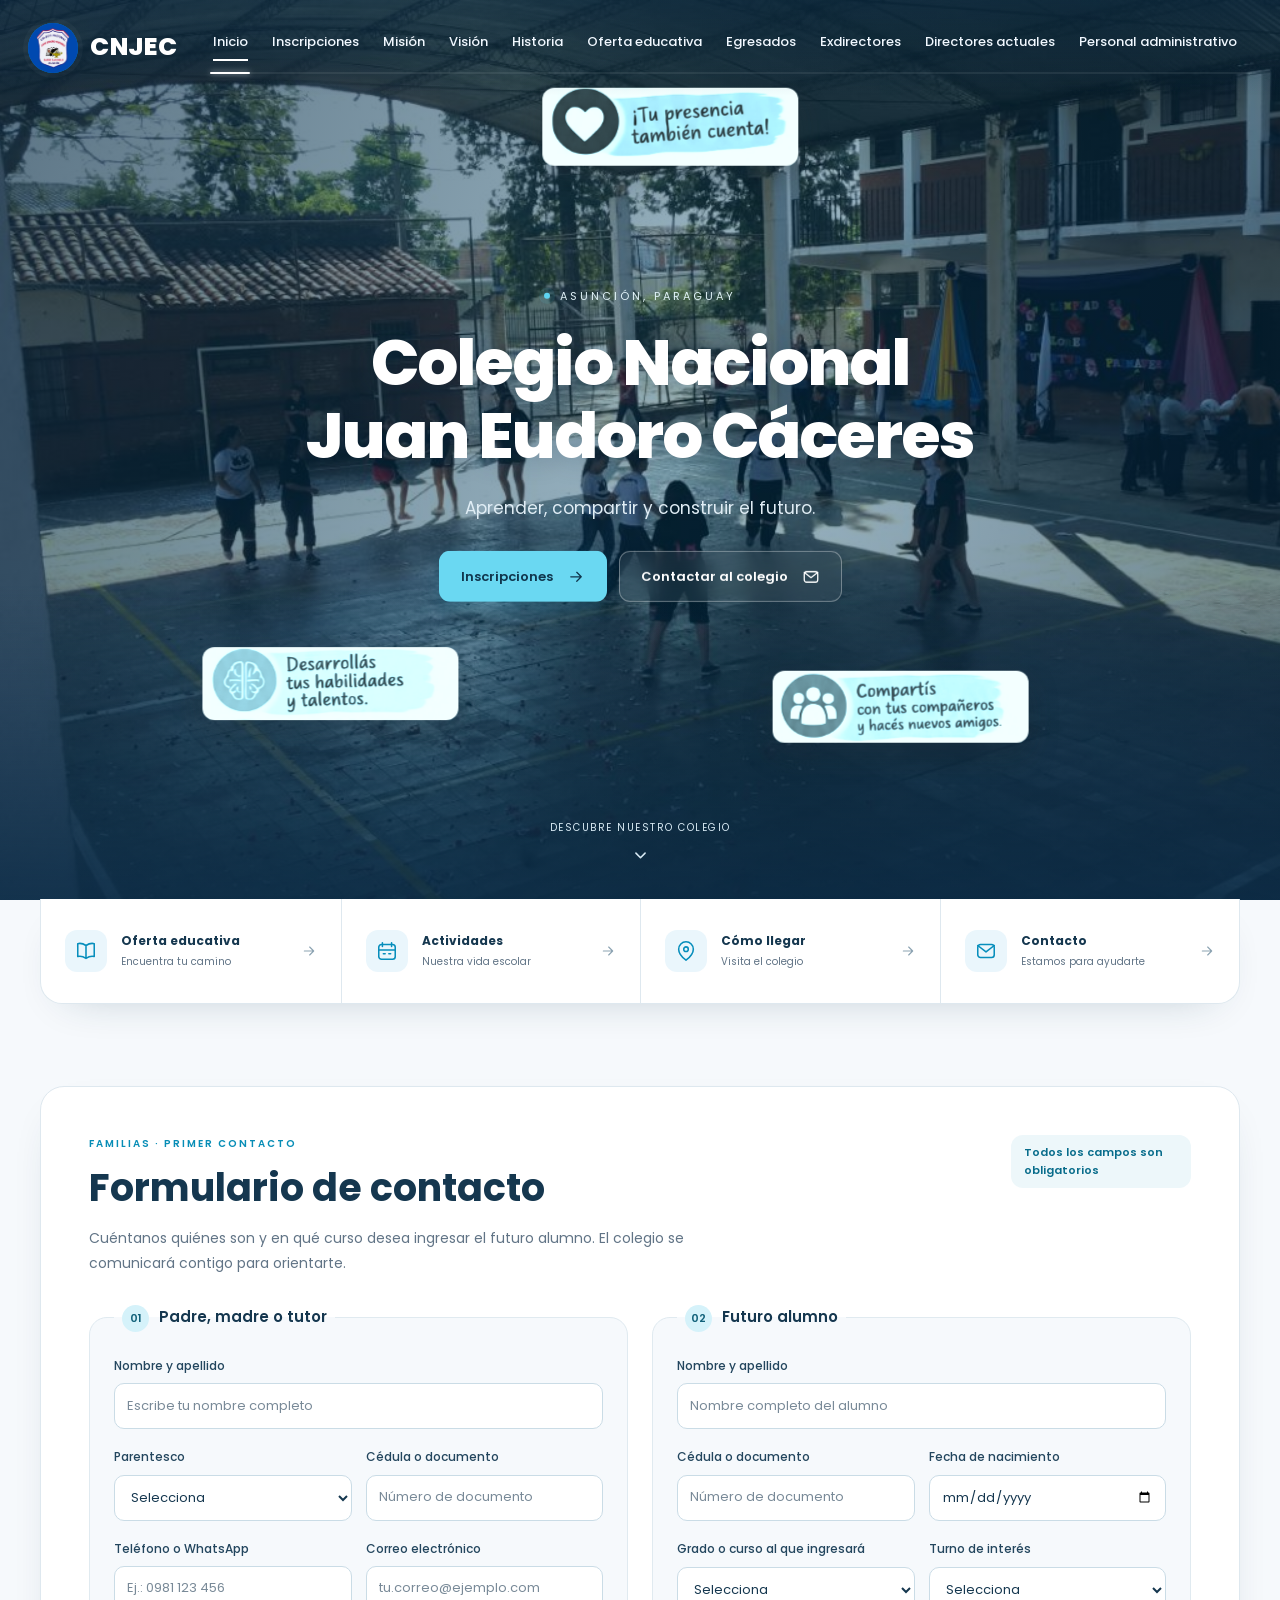
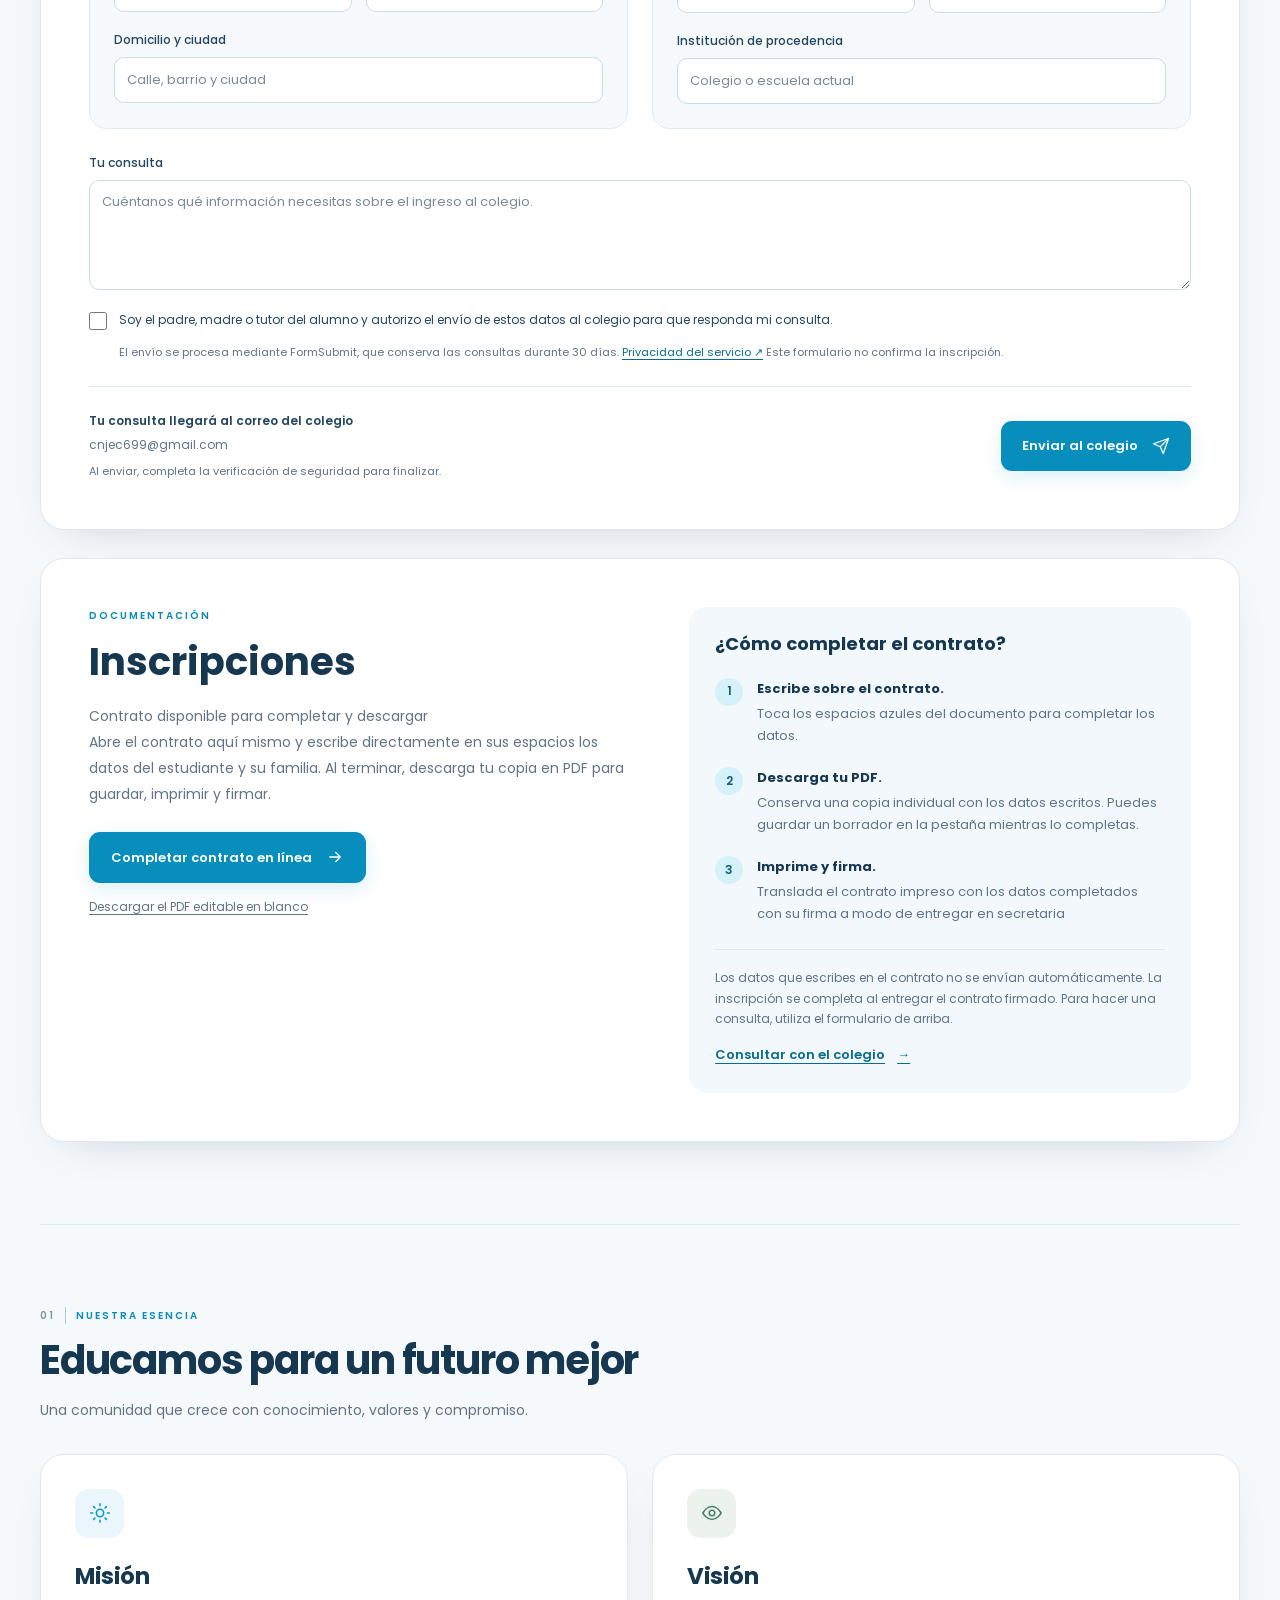
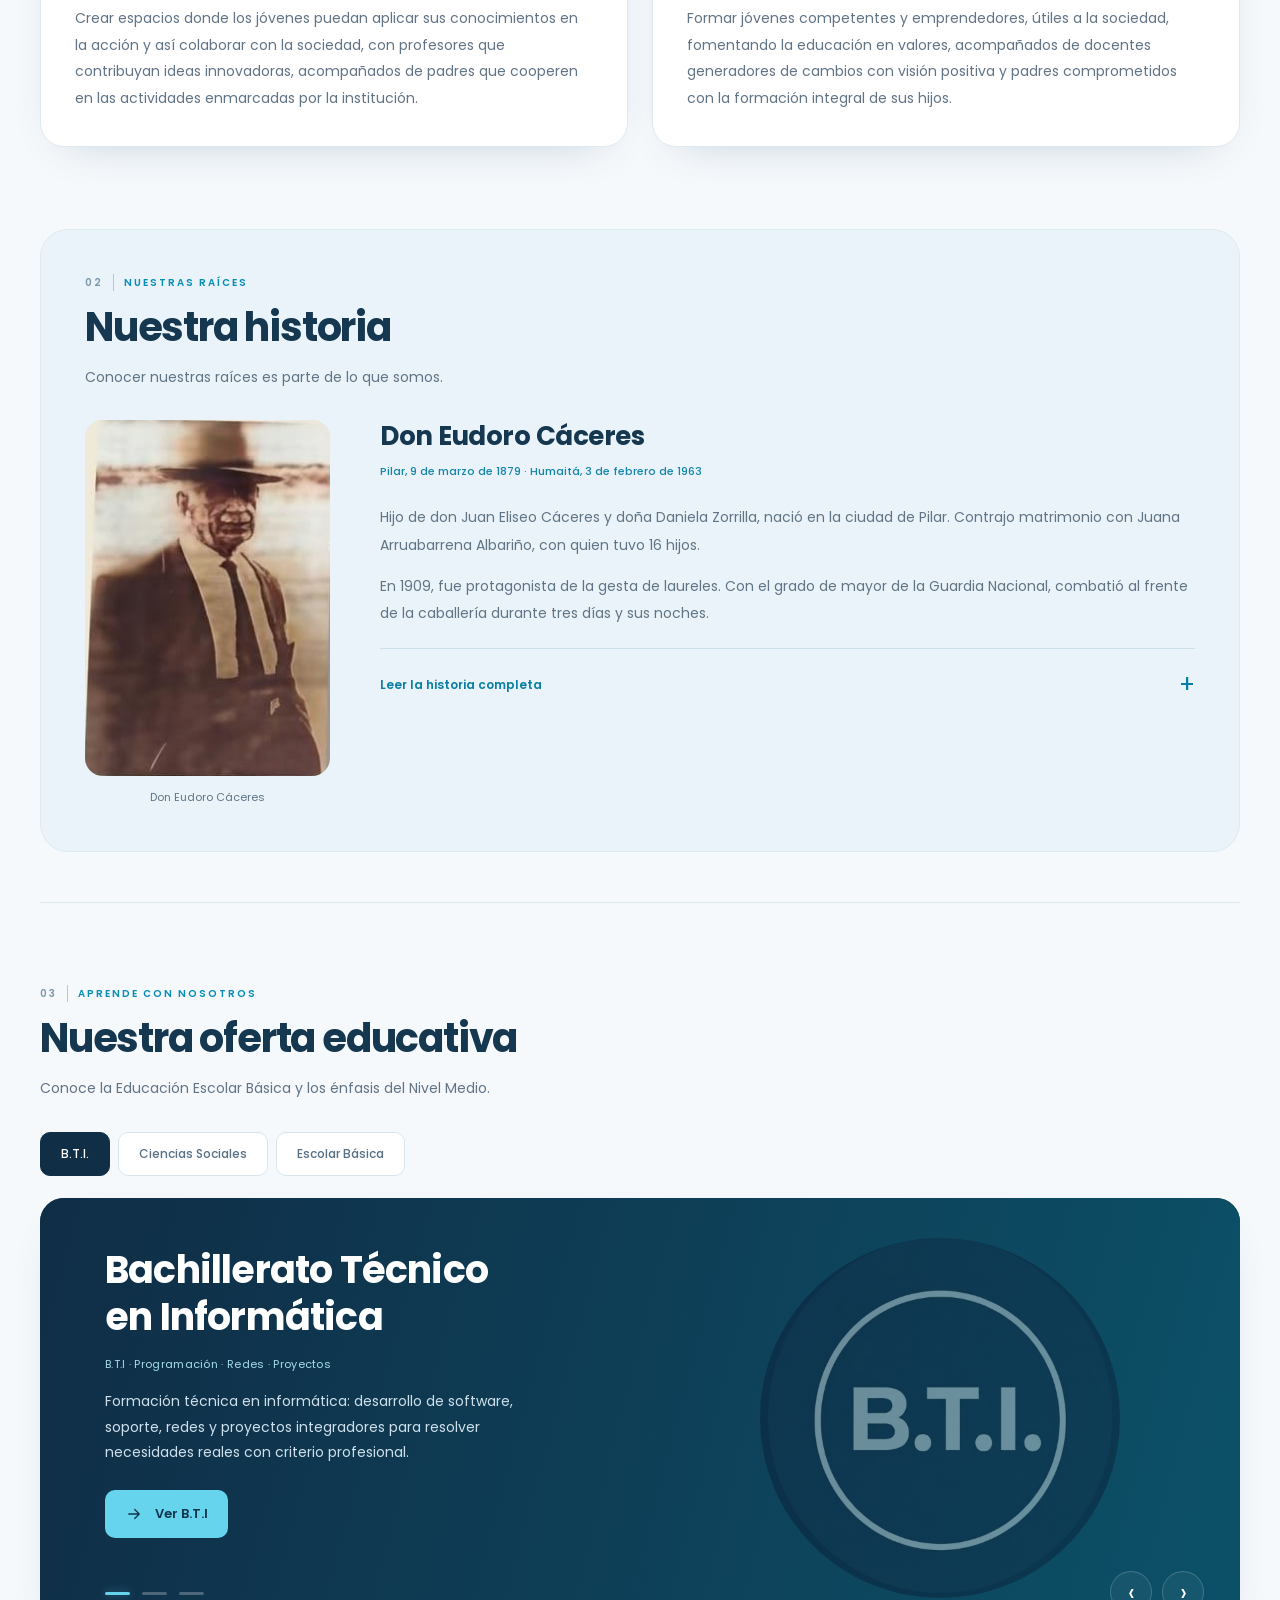
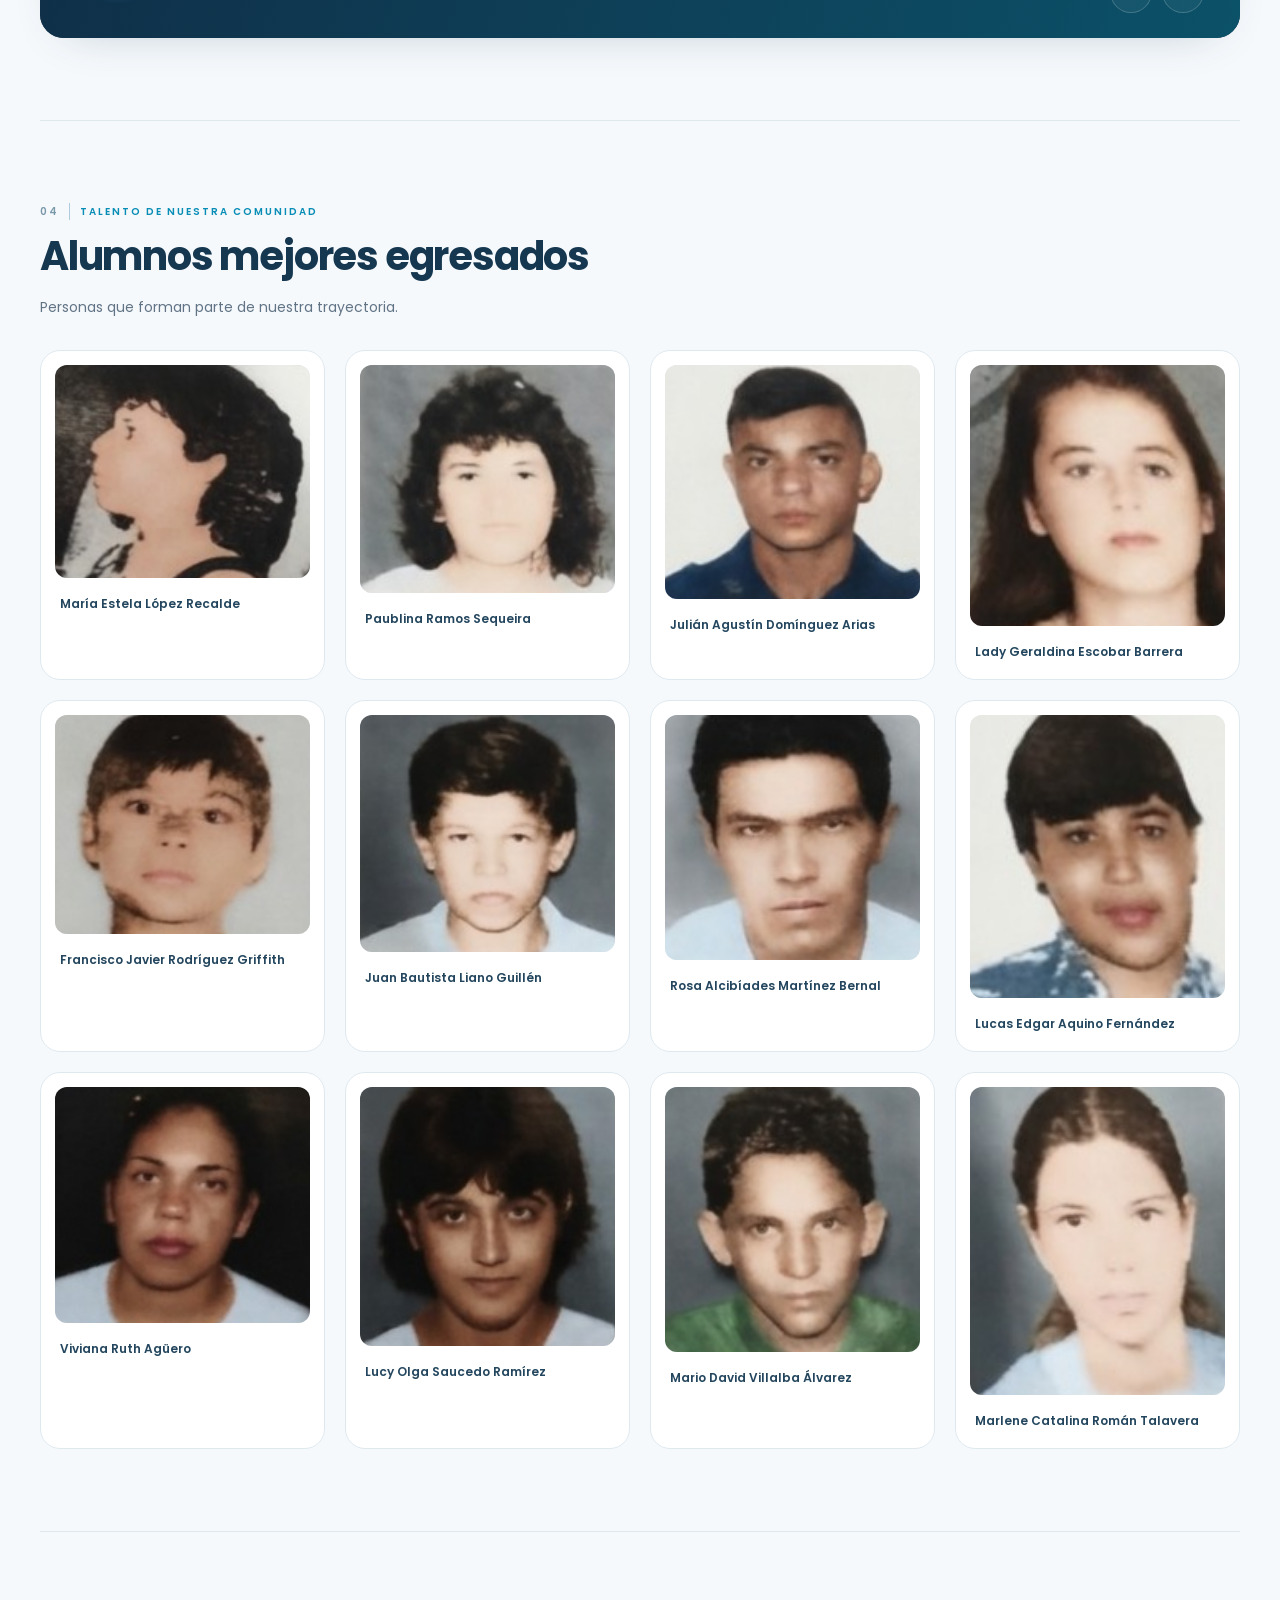
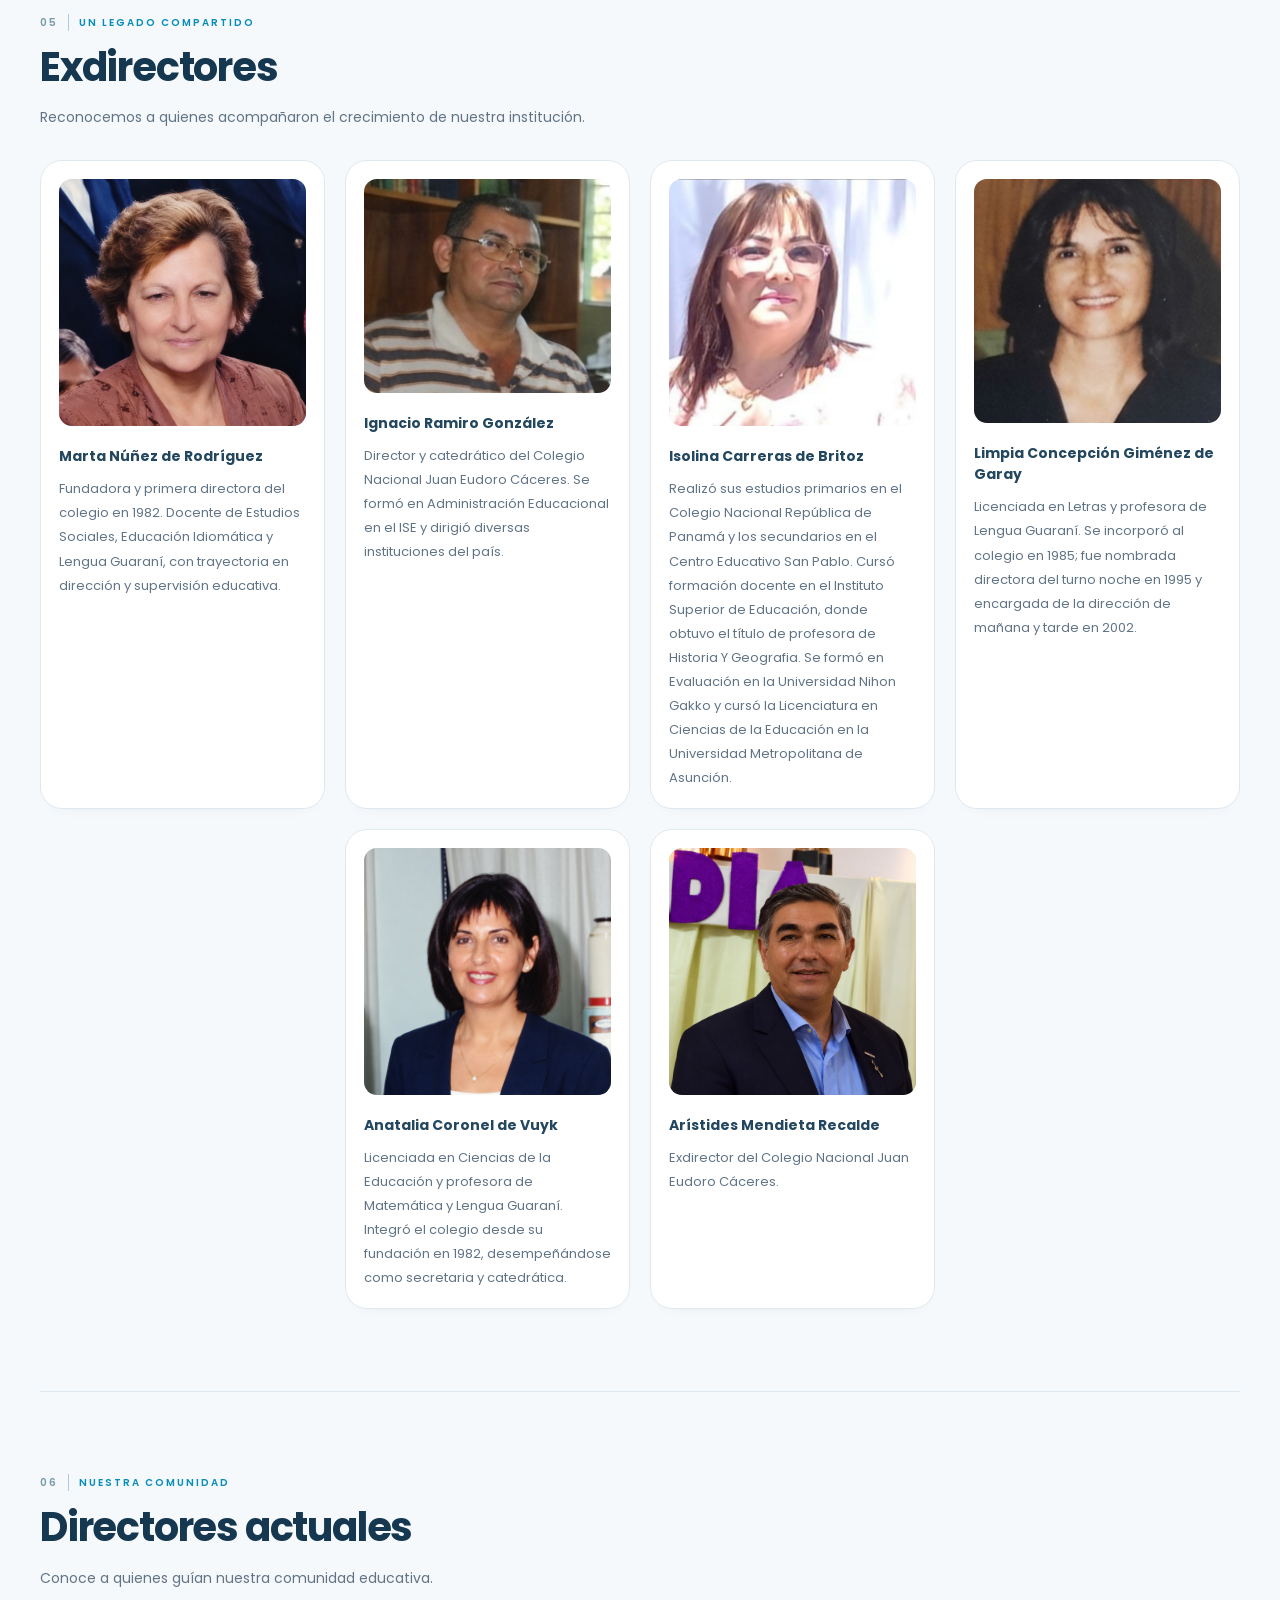
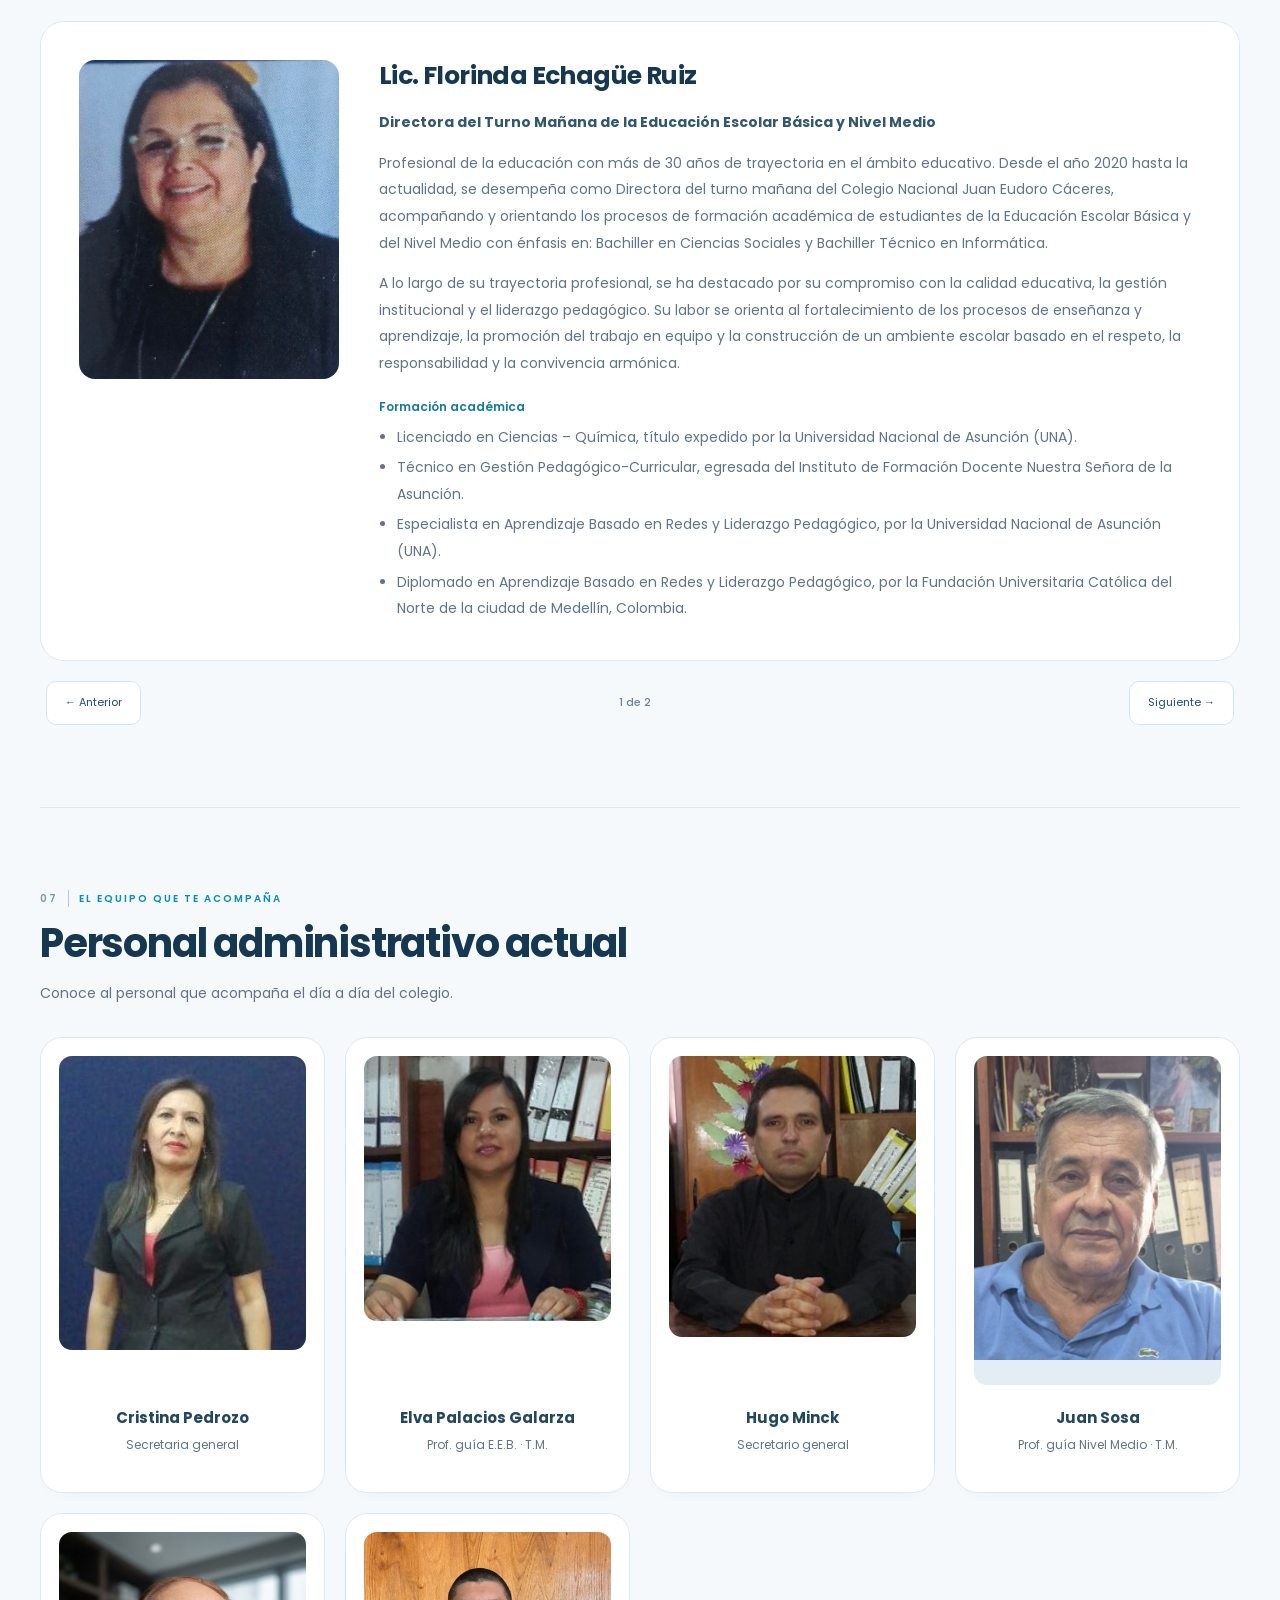
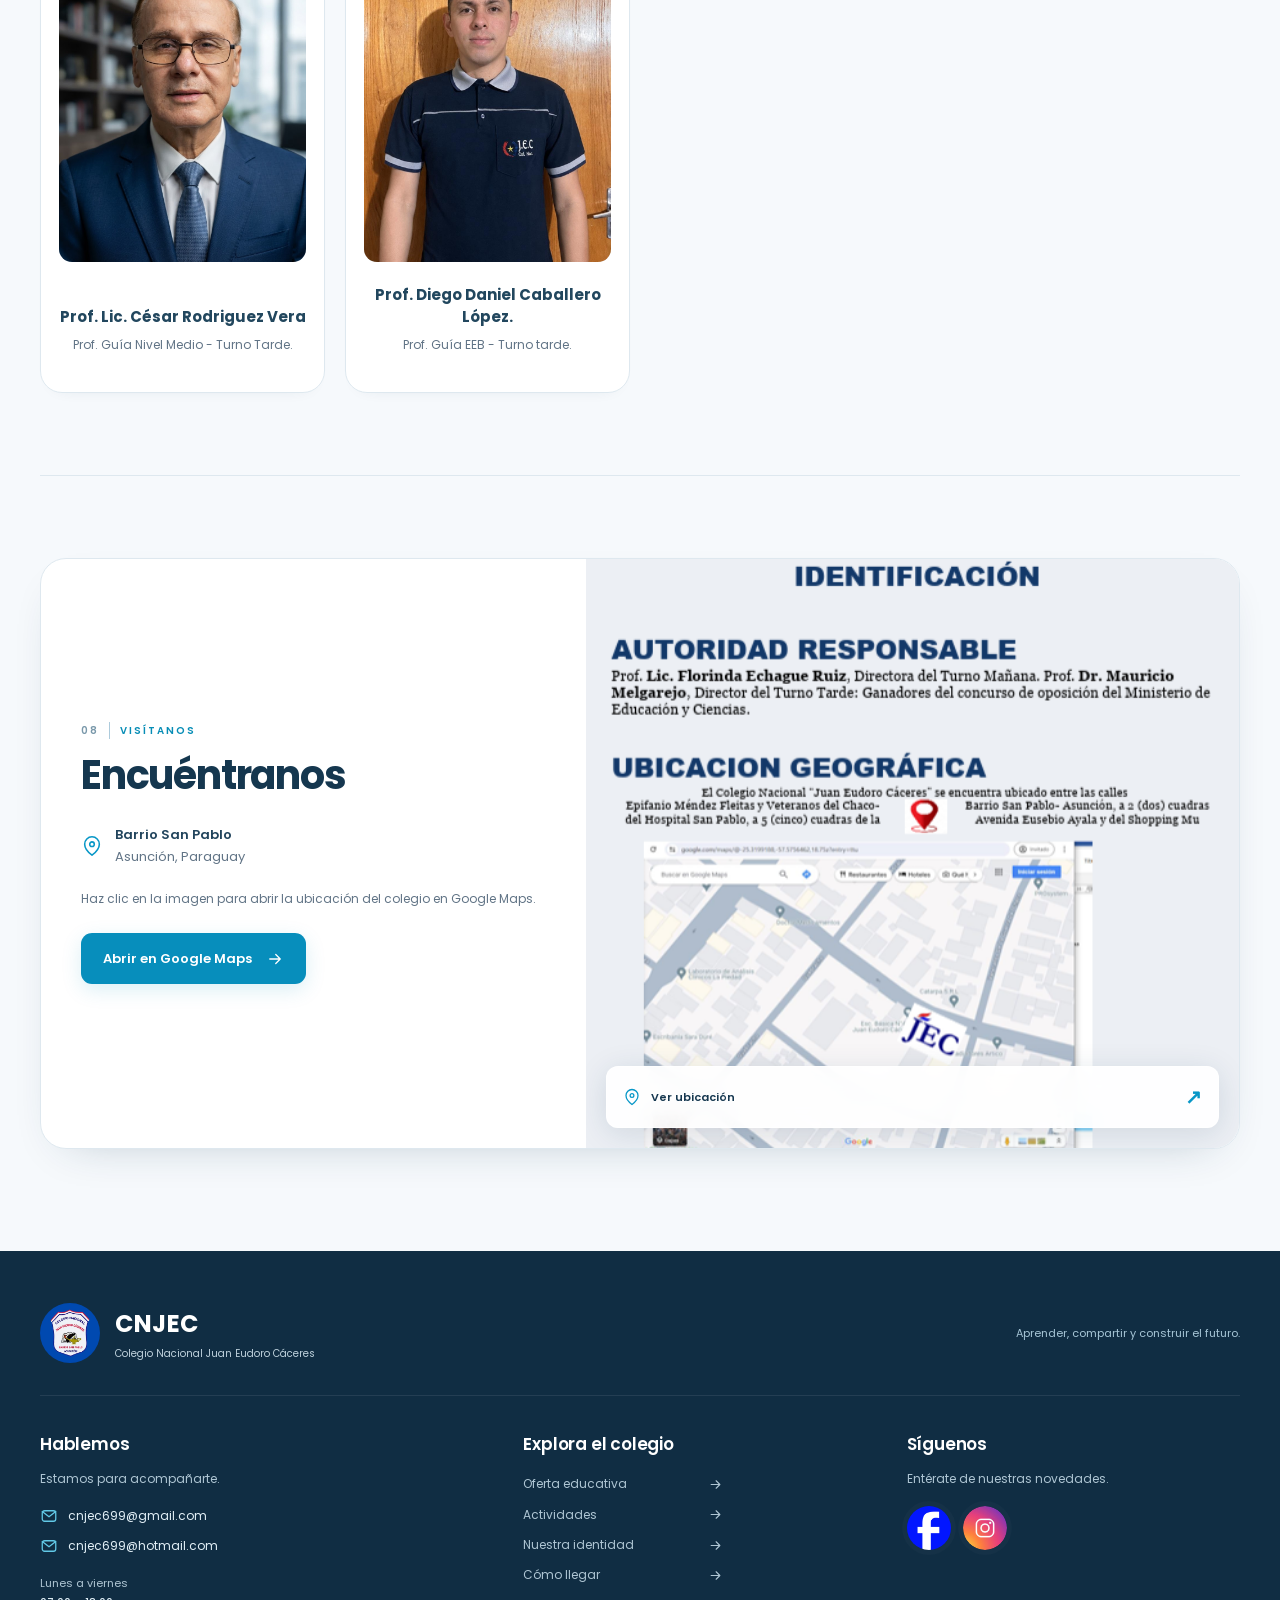
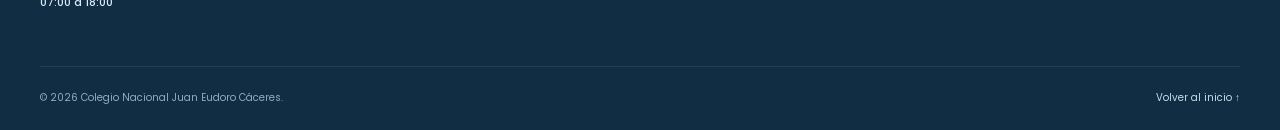
==== commit 13c45882: "Agregar a Arístides Mendieta Recalde en Exdirectores" ====
--- a/index.html
+++ b/index.html
@@ -7,7 +7,7 @@
     <meta name="description" content="Conoce el Colegio Nacional Juan Eudoro Cáceres: nuestra historia, comunidad educativa, Educación Escolar Básica y énfasis del Nivel Medio en Asunción, Paraguay." />
     <meta name="theme-color" content="#102f46" />
     <link href="https://fonts.googleapis.com/css2?family=Poppins:wght@400;500;600;700;800&display=swap" rel="stylesheet">
-    <link rel="stylesheet" href="home-design.css?v=6" />
+    <link rel="stylesheet" href="home-design.css?v=7" />
     <link rel="stylesheet" href="contact-form.css?v=1" />
     <script src="contact-form.js?v=1" defer></script>
     <link rel="stylesheet" href="navigation-menu.css?v=1" />
@@ -326,7 +326,7 @@
                 <h3>Limpia Concepción Giménez de Garay</h3>
                 <p>Licenciada en Letras y profesora de Lengua Guaraní. Se incorporó al colegio en 1985; fue nombrada directora del turno noche en 1995 y encargada de la dirección de mañana y tarde en 2002.</p>
             </article>
-            <article class="director-card">
+            <article class="director-card director-card--anatalia">
                 <div class="director-retrato" style="aspect-ratio:1;"><img src="images/Anatalia.png" alt="Retrato de Anatalia Coronel de Vuyk" loading="lazy" style="width:100%; left:0; top:0;" /></div>
                 <h3>Anatalia Coronel de Vuyk</h3>
                 <p>Licenciada en Ciencias de la Educación y profesora de Matemática y Lengua Guaraní. Integró el colegio desde su fundación en 1982, desempeñándose como secretaria y catedrática.</p>
@@ -335,6 +335,11 @@
                 <div class="director-retrato" style="aspect-ratio:1;"><img src="images/Isolina.jpeg" alt="Retrato de Isolina Carreras de Britoz" loading="lazy" style="width:100%; left:0; top:0;" /></div>
                 <h3>Isolina Carreras de Britoz</h3>
                 <p>Realizó sus estudios primarios en el Colegio Nacional República de Panamá y los secundarios en el Centro Educativo San Pablo. Cursó formación docente en el Instituto Superior de Educación, donde obtuvo el título de profesora de Historia Y Geografia. Se formó en Evaluación en la Universidad Nihon Gakko y cursó la Licenciatura en Ciencias de la Educación en la Universidad Metropolitana de Asunción.</p>
+            </article>
+            <article class="director-card director-card--aristides">
+                <div class="director-retrato" style="aspect-ratio:1;"><img src="images/Ar%C3%ADstidesMendieta.png" alt="Retrato de Arístides Mendieta Recalde" loading="lazy" style="width:100%; left:0; top:0;" /></div>
+                <h3>Arístides Mendieta Recalde</h3>
+                <p>Exdirector del Colegio Nacional Juan Eudoro Cáceres.</p>
             </article>
         </div>
     </section>
--- a/home-design.css
+++ b/home-design.css
@@ -253,8 +253,11 @@
 @media(min-width:1600px){.home-header{gap:40px}#navMenu a{font-size:13px}}
 /* En PC, Isolina se ubica después de Ignacio y antes de Limpia Concepción. */
 @media(min-width:1101px){
- #ex-directores .director-card:nth-child(3),#ex-directores .director-card:nth-child(4){order:1}
- #ex-directores .director-card:nth-child(4){grid-column:1/-1;justify-self:center;width:calc((100% - 60px)/4)}
+ #ex-directores .directores-grid{grid-template-columns:repeat(8,minmax(0,1fr))}
+ #ex-directores .director-card{grid-column:span 2}
+ #ex-directores .director-card:nth-child(3),#ex-directores .director-card--anatalia,#ex-directores .director-card--aristides{order:1}
+ #ex-directores .director-card--anatalia{grid-column:3/span 2}
+ #ex-directores .director-card--aristides{grid-column:5/span 2}
 }
 @media(max-width:1100px){.home-shortcuts a{padding:21px 16px;gap:10px}.home-shortcuts a>svg{display:none}.hero-carousel__inner{width:65%}.current-director-slide{gap:28px;padding:28px}.directores-grid{grid-template-columns:repeat(2,minmax(0,1fr))}.director-card p{font-size:12px}.personal-administrativo-grid .personal-staff-name{font-size:16px}.personal-administrativo-grid .personal-staff-role{font-size:12px}}
 @media(max-width:899px){
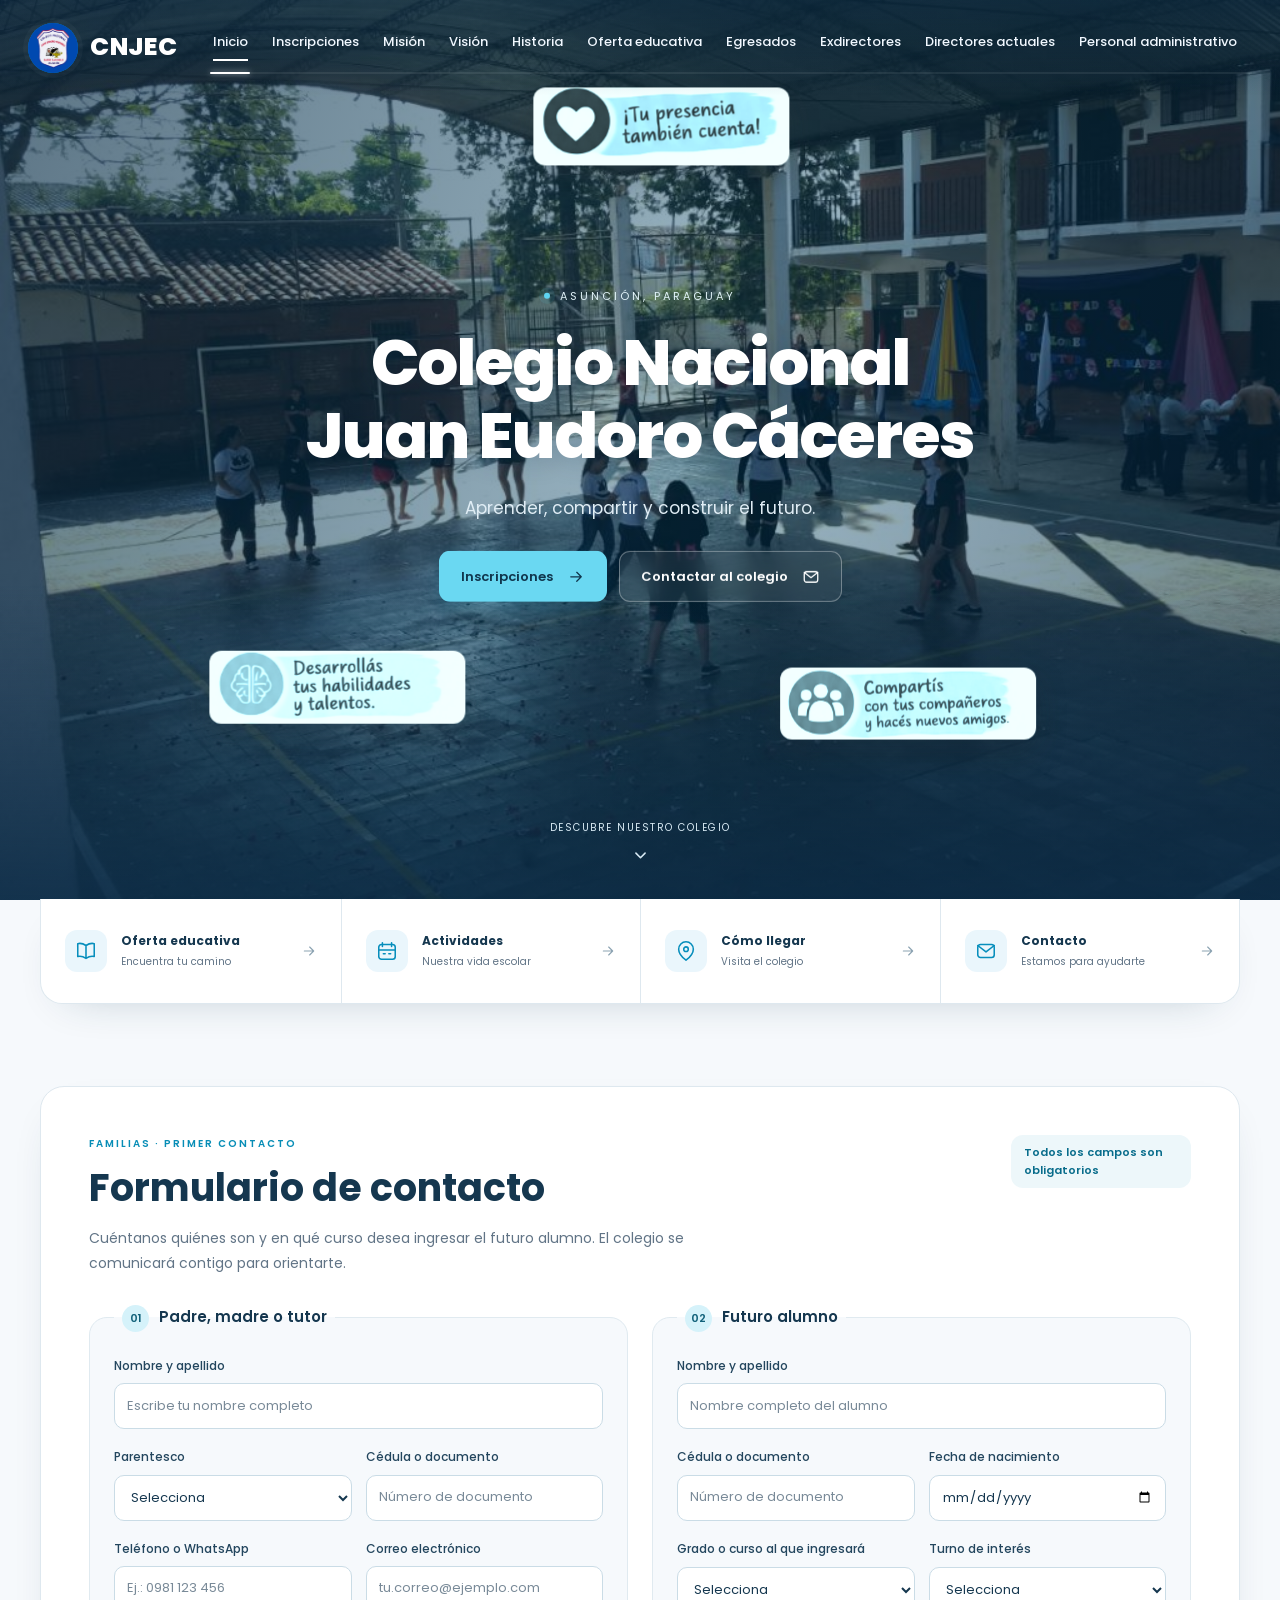
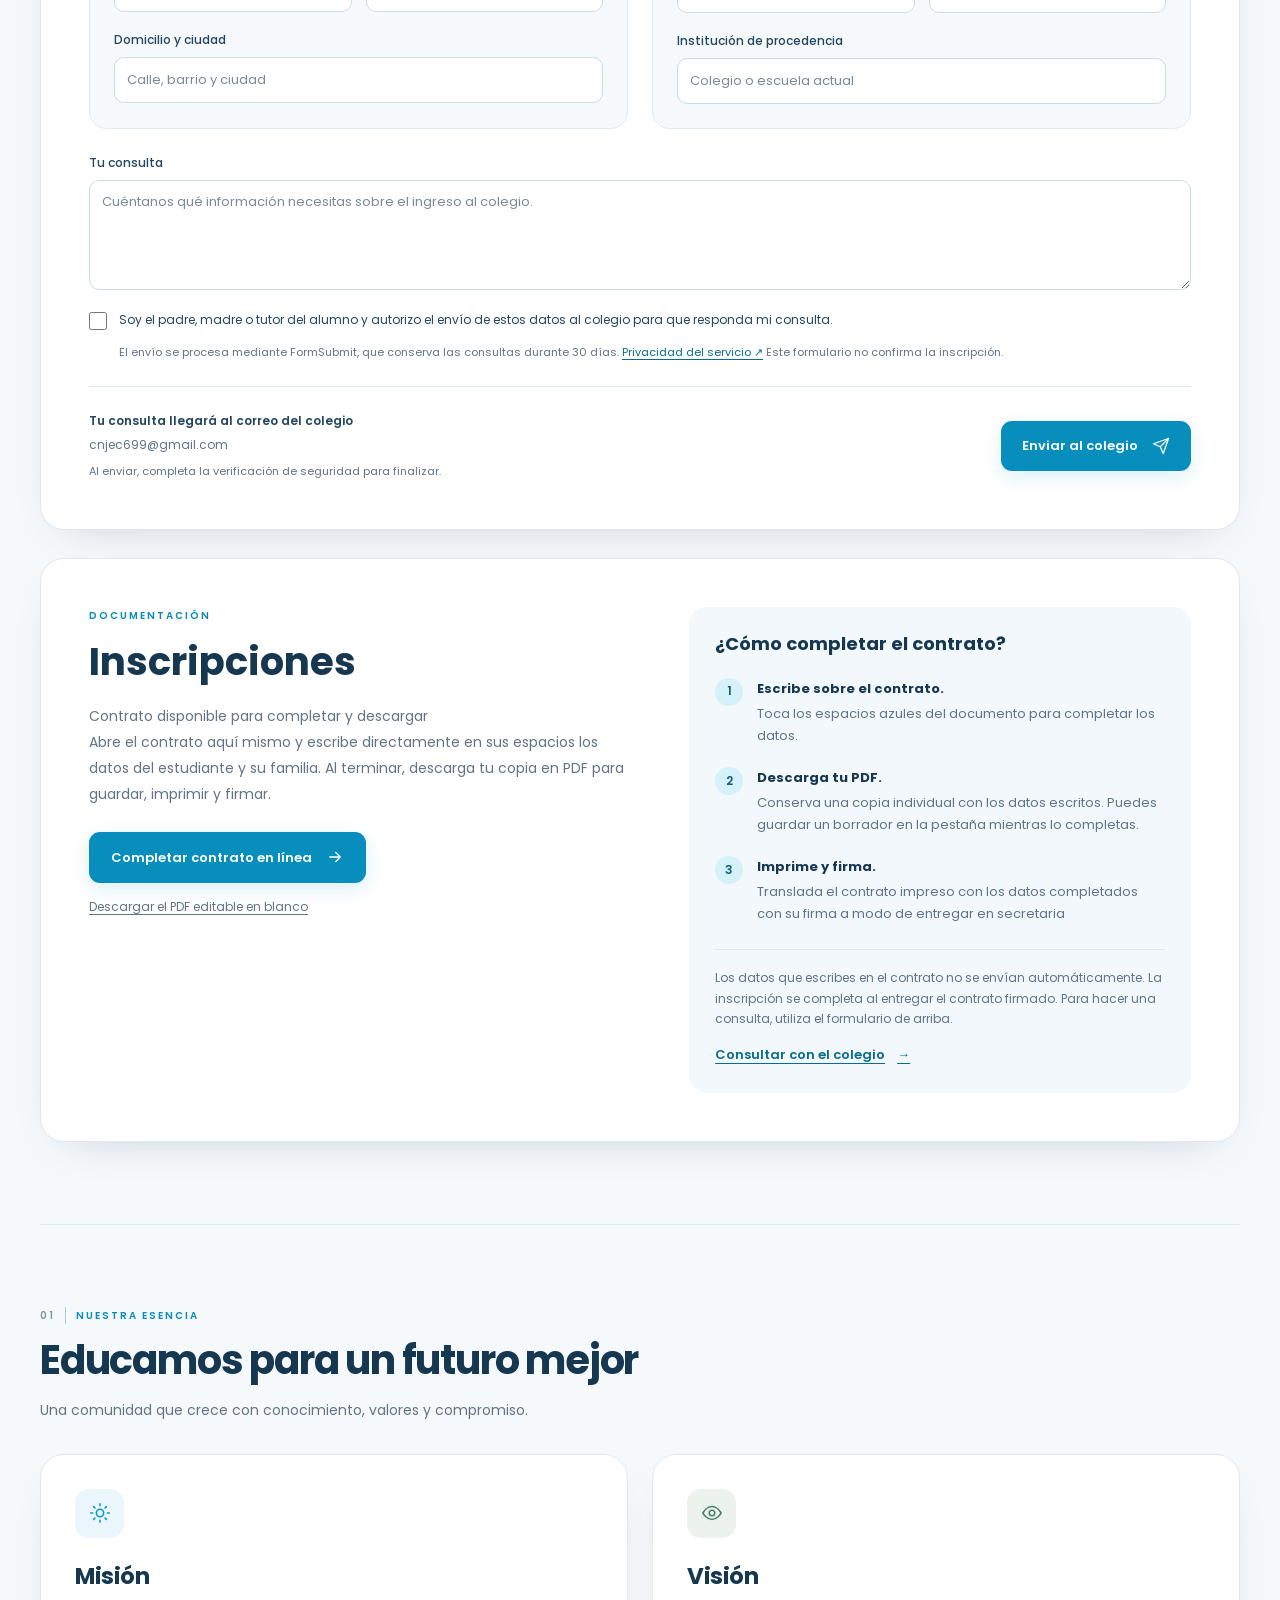
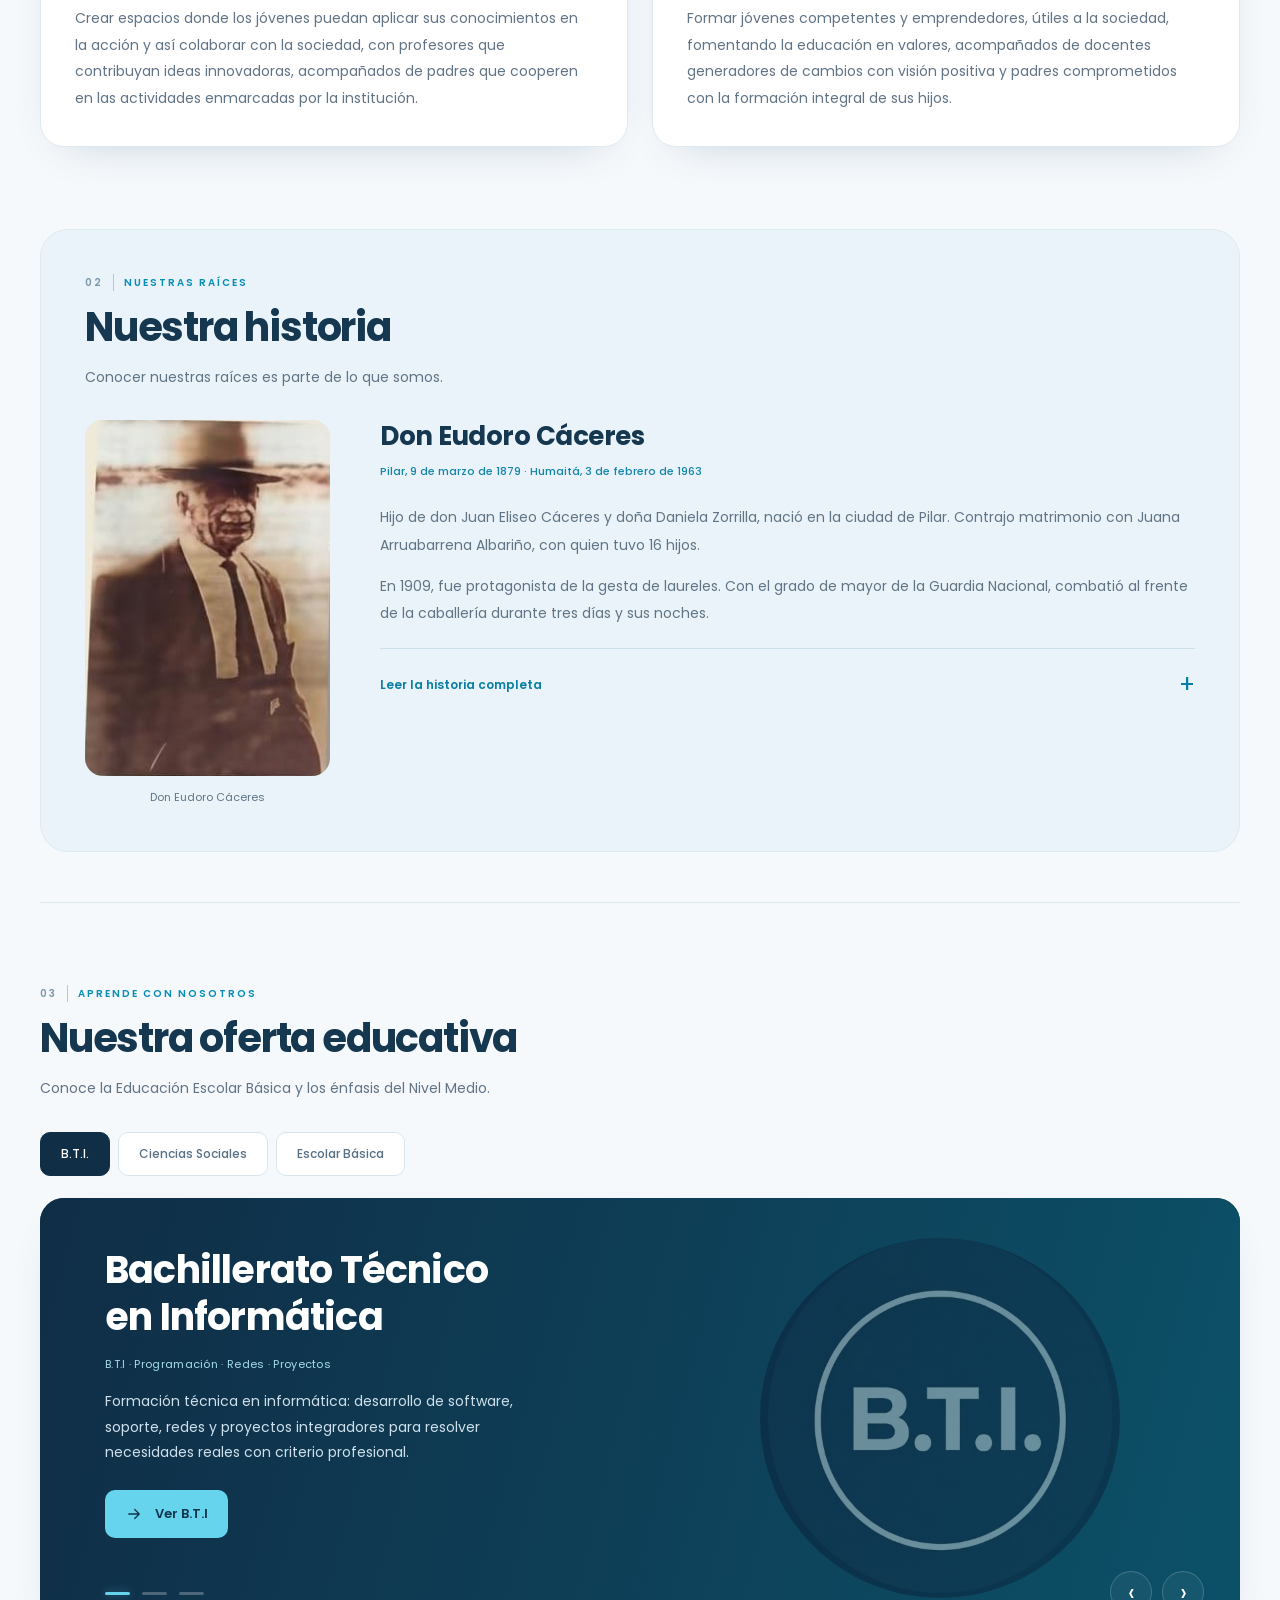
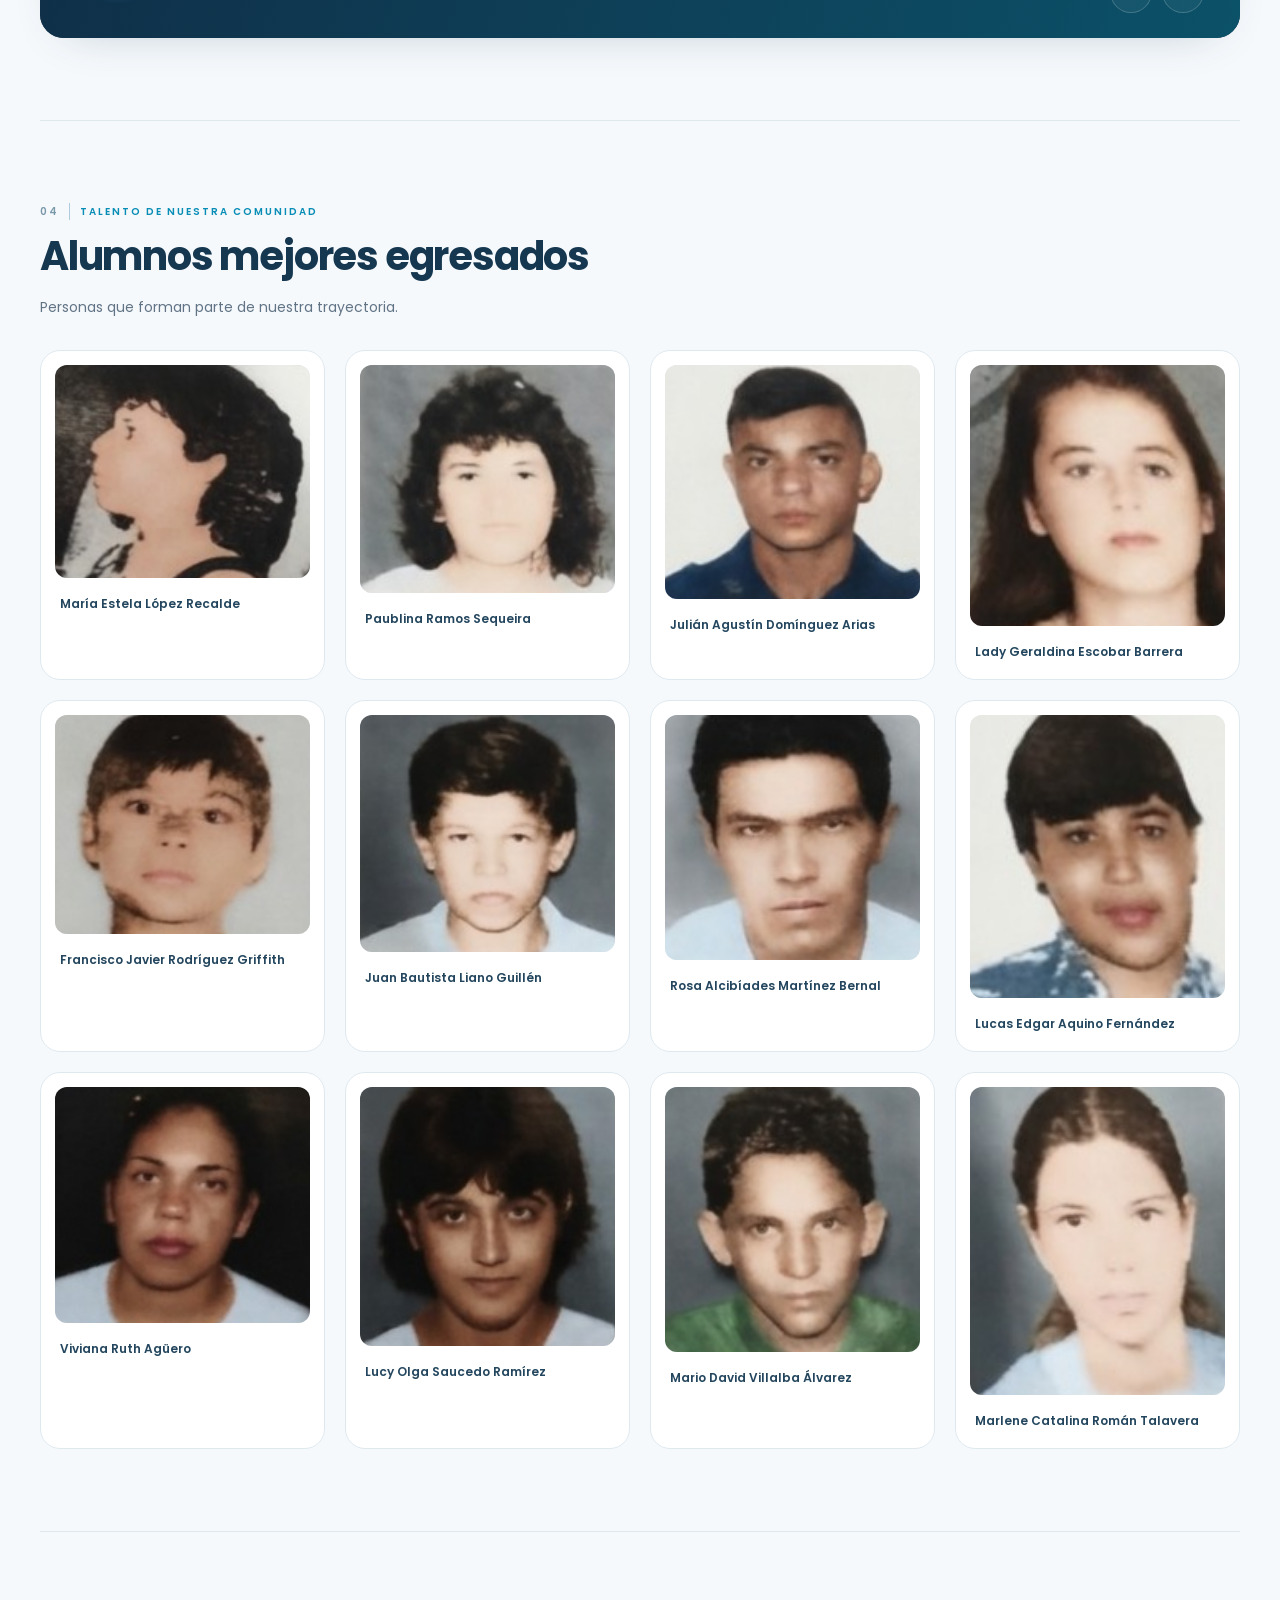
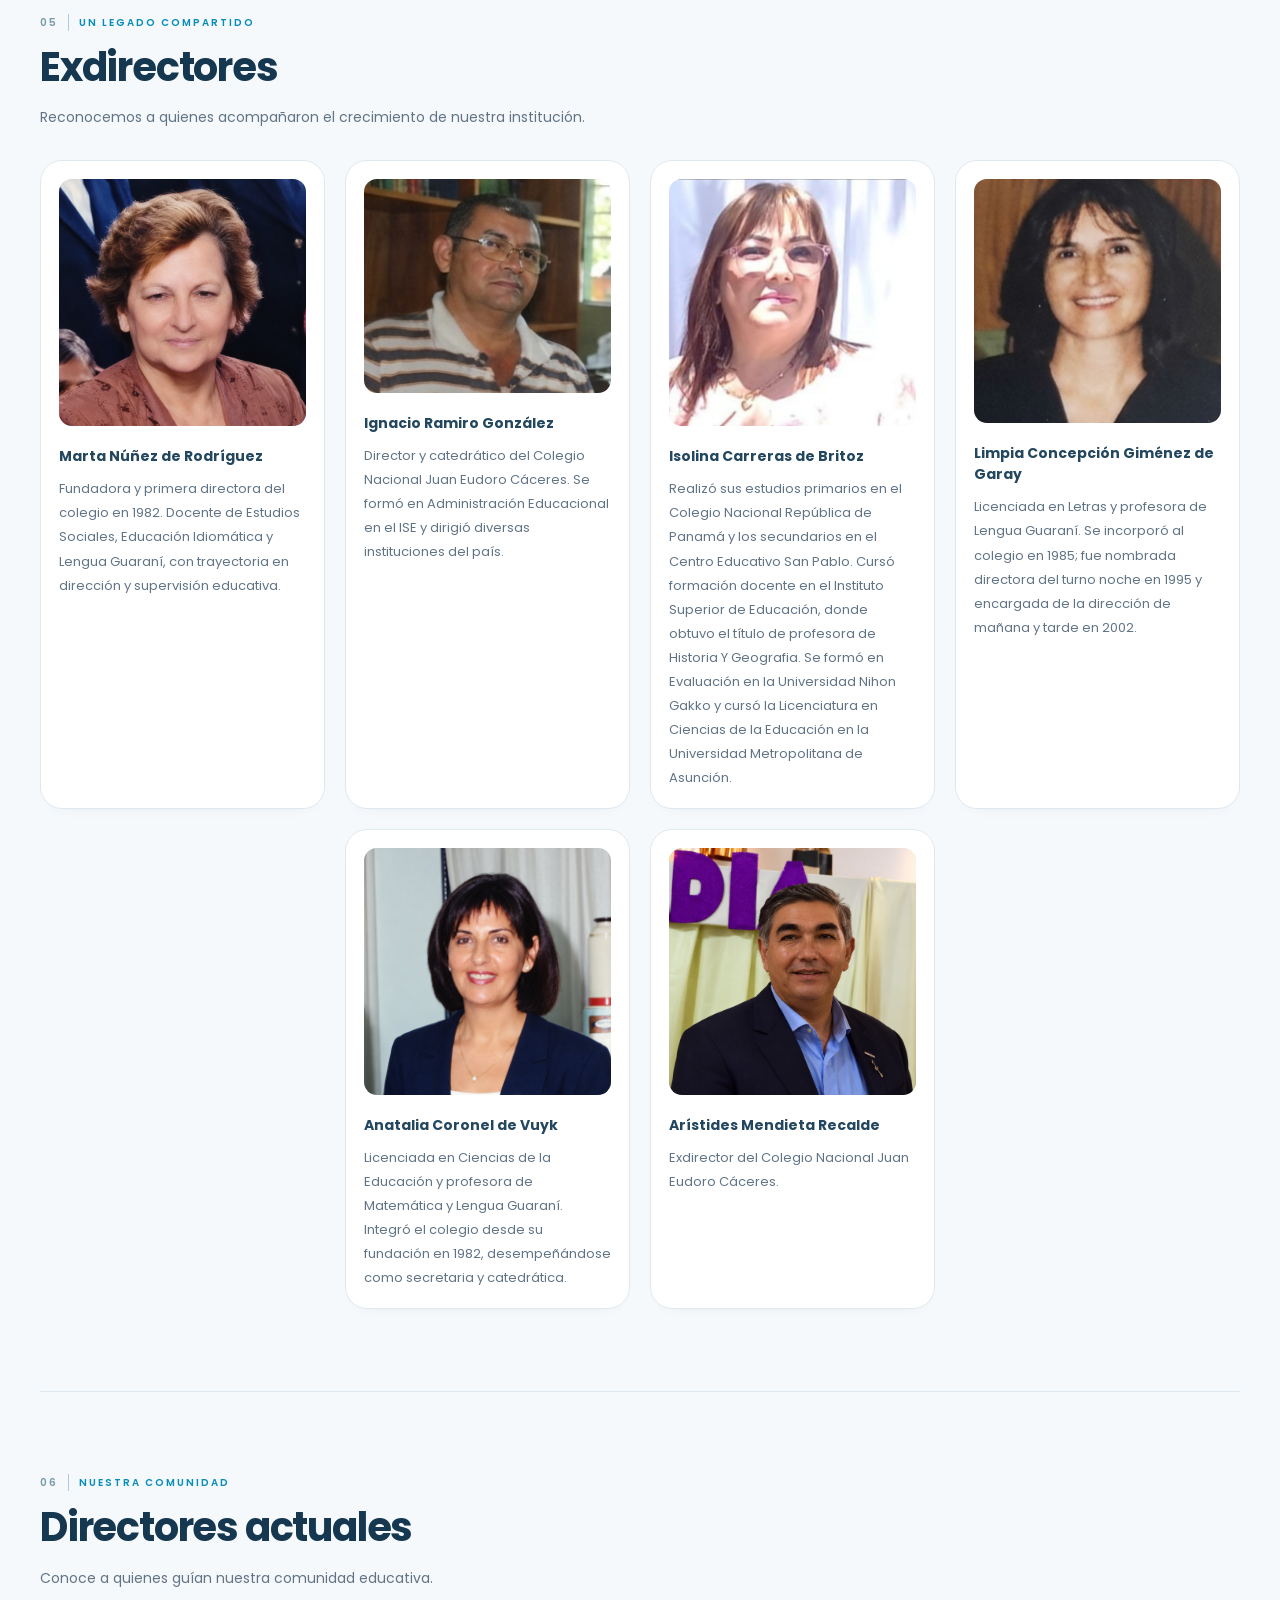
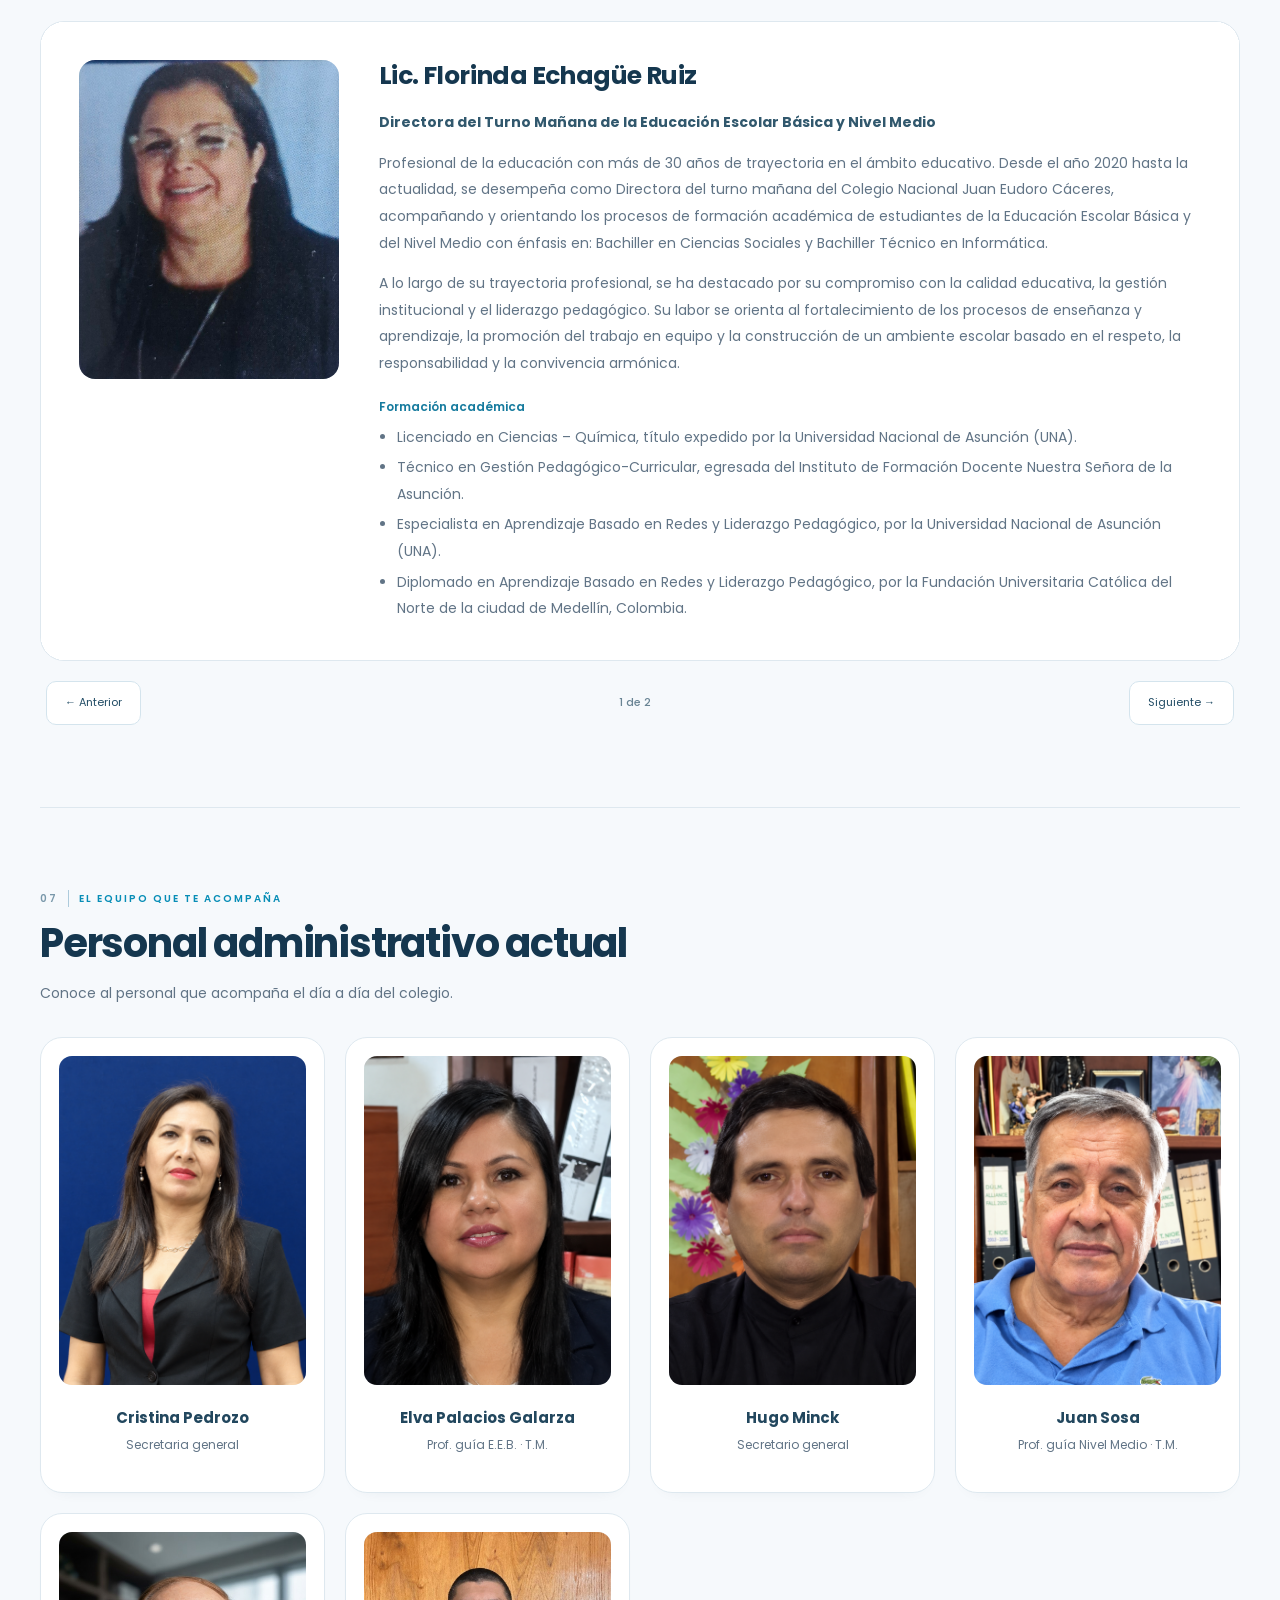
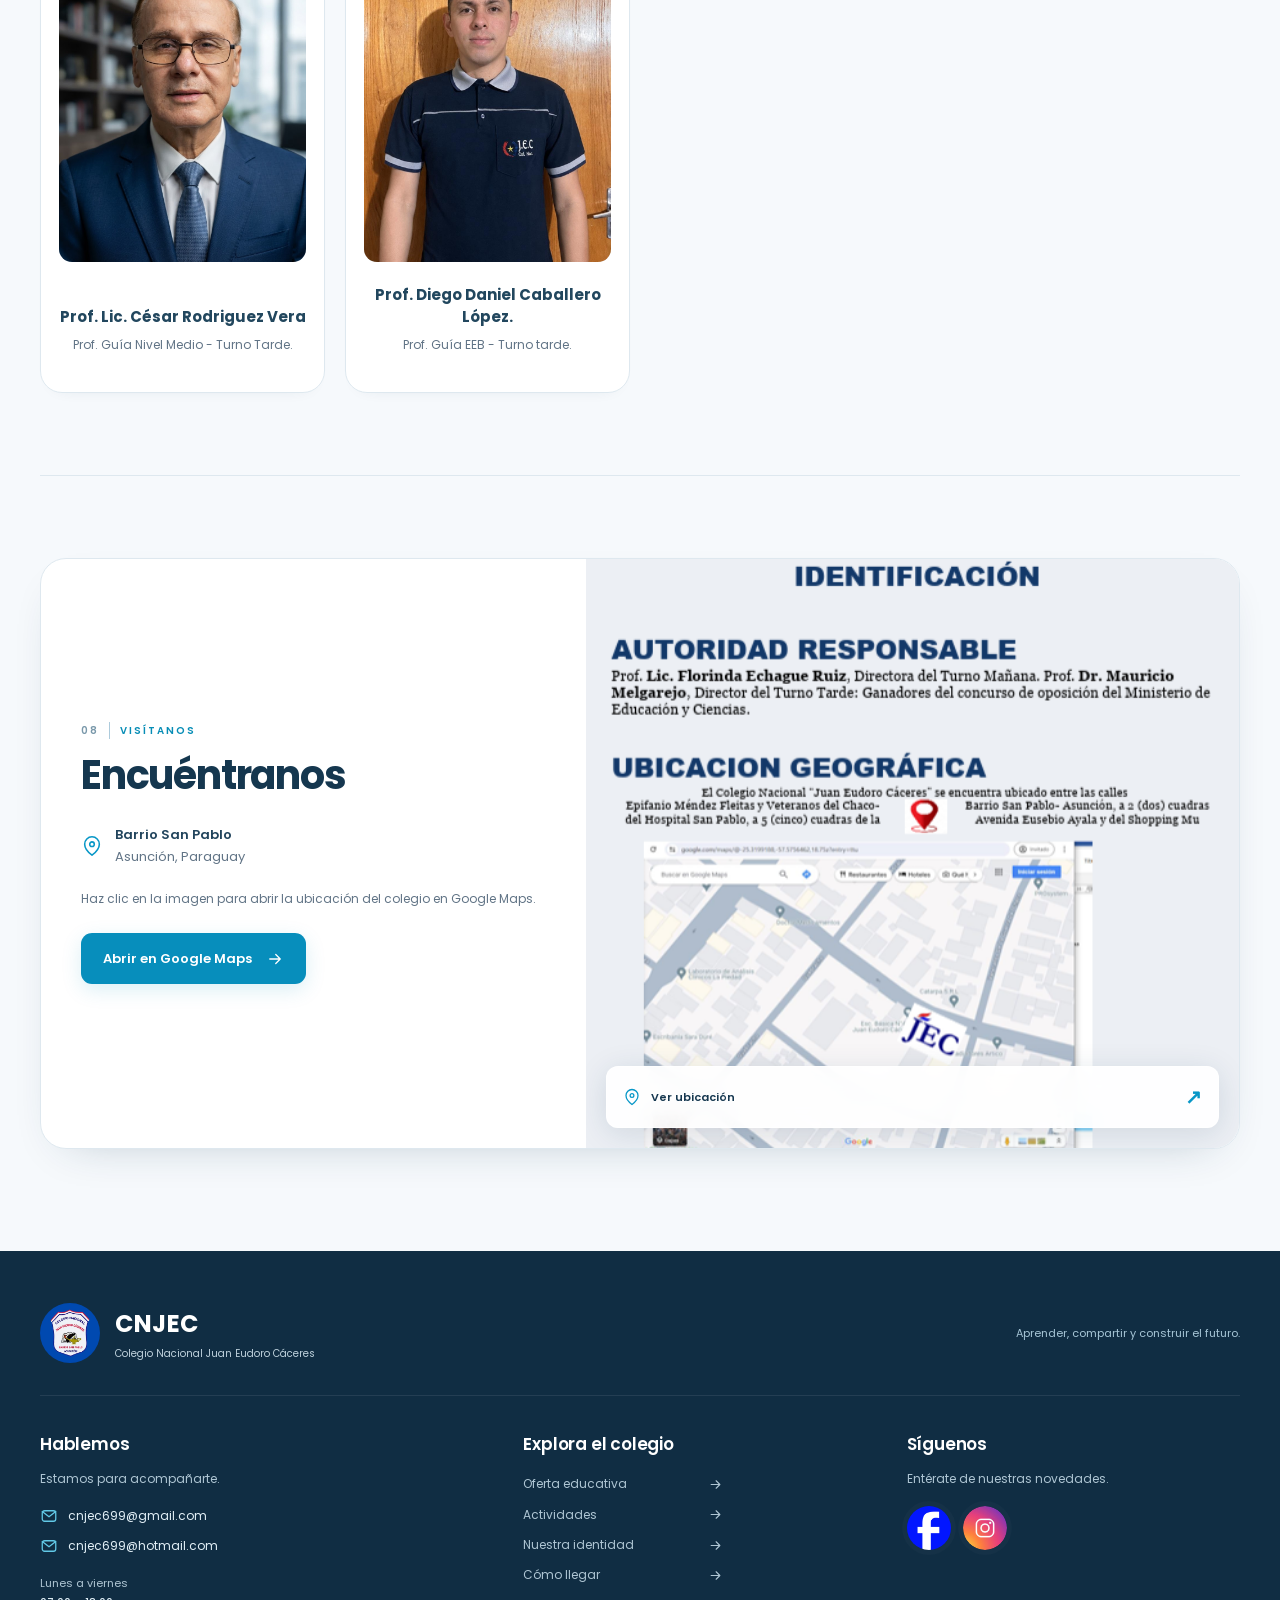
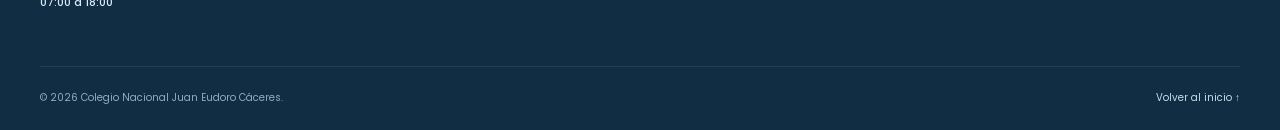
==== commit 10dbe445: "Actualizar fotos de Cristina, Elva, Hugo y Juan Sosa" ====
--- a/index.html
+++ b/index.html
@@ -384,22 +384,22 @@
         <div class="section-heading"><p class="eyebrow"><span>07</span> El equipo que te acompaña</p><h2 id="personal-administrativo-title">Personal administrativo actual</h2><p class="section-intro">Conoce al personal que acompaña el día a día del colegio.</p></div>
         <div class="directores-grid personal-administrativo-grid">
             <article class="director-card">
-                <div class="director-retrato" style="aspect-ratio:210/250;"><img src="images/Personal%20Administrativo%20Actual/PersonalActual1.jpg" alt="Retrato de Cristina Pedrozo" loading="lazy" style="width:354.286%; left:-135.714%; top:-58%;" /></div>
+                <div class="director-retrato" style="aspect-ratio:3/4;"><img src="images/Personal%20Administrativo%20Actual/Cristina.png" alt="Retrato de Cristina Pedrozo" loading="lazy" style="width:100%; height:100%; left:0; top:0; object-fit:cover; object-position:center top;" /></div>
                 <h3 class="personal-staff-name">Cristina Pedrozo</h3>
                 <p class="personal-staff-role">Secretaria general</p>
             </article>
             <article class="director-card">
-                <div class="director-retrato" style="aspect-ratio:270/290;"><img src="images/Personal%20Administrativo%20Actual/PersonalActual2.jpg" alt="Retrato de Elva Palacios Galarza" loading="lazy" style="width:258.889%; left:-87.037%; top:-22.414%;" /></div>
+                <div class="director-retrato" style="aspect-ratio:3/4;"><img src="images/Personal%20Administrativo%20Actual/Elva.png" alt="Retrato de Elva Palacios Galarza" loading="lazy" style="width:100%; height:100%; left:0; top:0; object-fit:cover; object-position:center top;" /></div>
                 <h3 class="personal-staff-name">Elva Palacios Galarza</h3>
                 <p class="personal-staff-role">Prof. guía E.E.B. · T.M.</p>
             </article>
             <article class="director-card">
-                <div class="director-retrato" style="aspect-ratio:290/330;"><img src="images/Personal%20Administrativo%20Actual/PersonalActual3.jpg" alt="Retrato de Hugo Minck" loading="lazy" style="width:245.172%; left:-82.759%; top:-37.879%;" /></div>
+                <div class="director-retrato" style="aspect-ratio:3/4;"><img src="images/Personal%20Administrativo%20Actual/Hugo.png" alt="Retrato de Hugo Minck" loading="lazy" style="width:100%; height:100%; left:0; top:0; object-fit:cover; object-position:center top;" /></div>
                 <h3 class="personal-staff-name">Hugo Minck</h3>
                 <p class="personal-staff-role">Secretario general</p>
             </article>
             <article class="director-card">
-                <div class="director-retrato" style="aspect-ratio:447/596;"><img src="images/Personal%20Administrativo%20Actual/PersonalActual4.jpg" alt="Retrato de Juan Sosa" loading="lazy" style="width:100%; left:0; top:0;" /></div>
+                <div class="director-retrato" style="aspect-ratio:3/4;"><img src="images/Personal%20Administrativo%20Actual/JuanSosa.png" alt="Retrato de Juan Sosa" loading="lazy" style="width:100%; height:100%; left:0; top:0; object-fit:cover; object-position:center top;" /></div>
                 <h3 class="personal-staff-name">Juan Sosa</h3>
                 <p class="personal-staff-role">Prof. guía Nivel Medio · T.M.</p>
             </article>
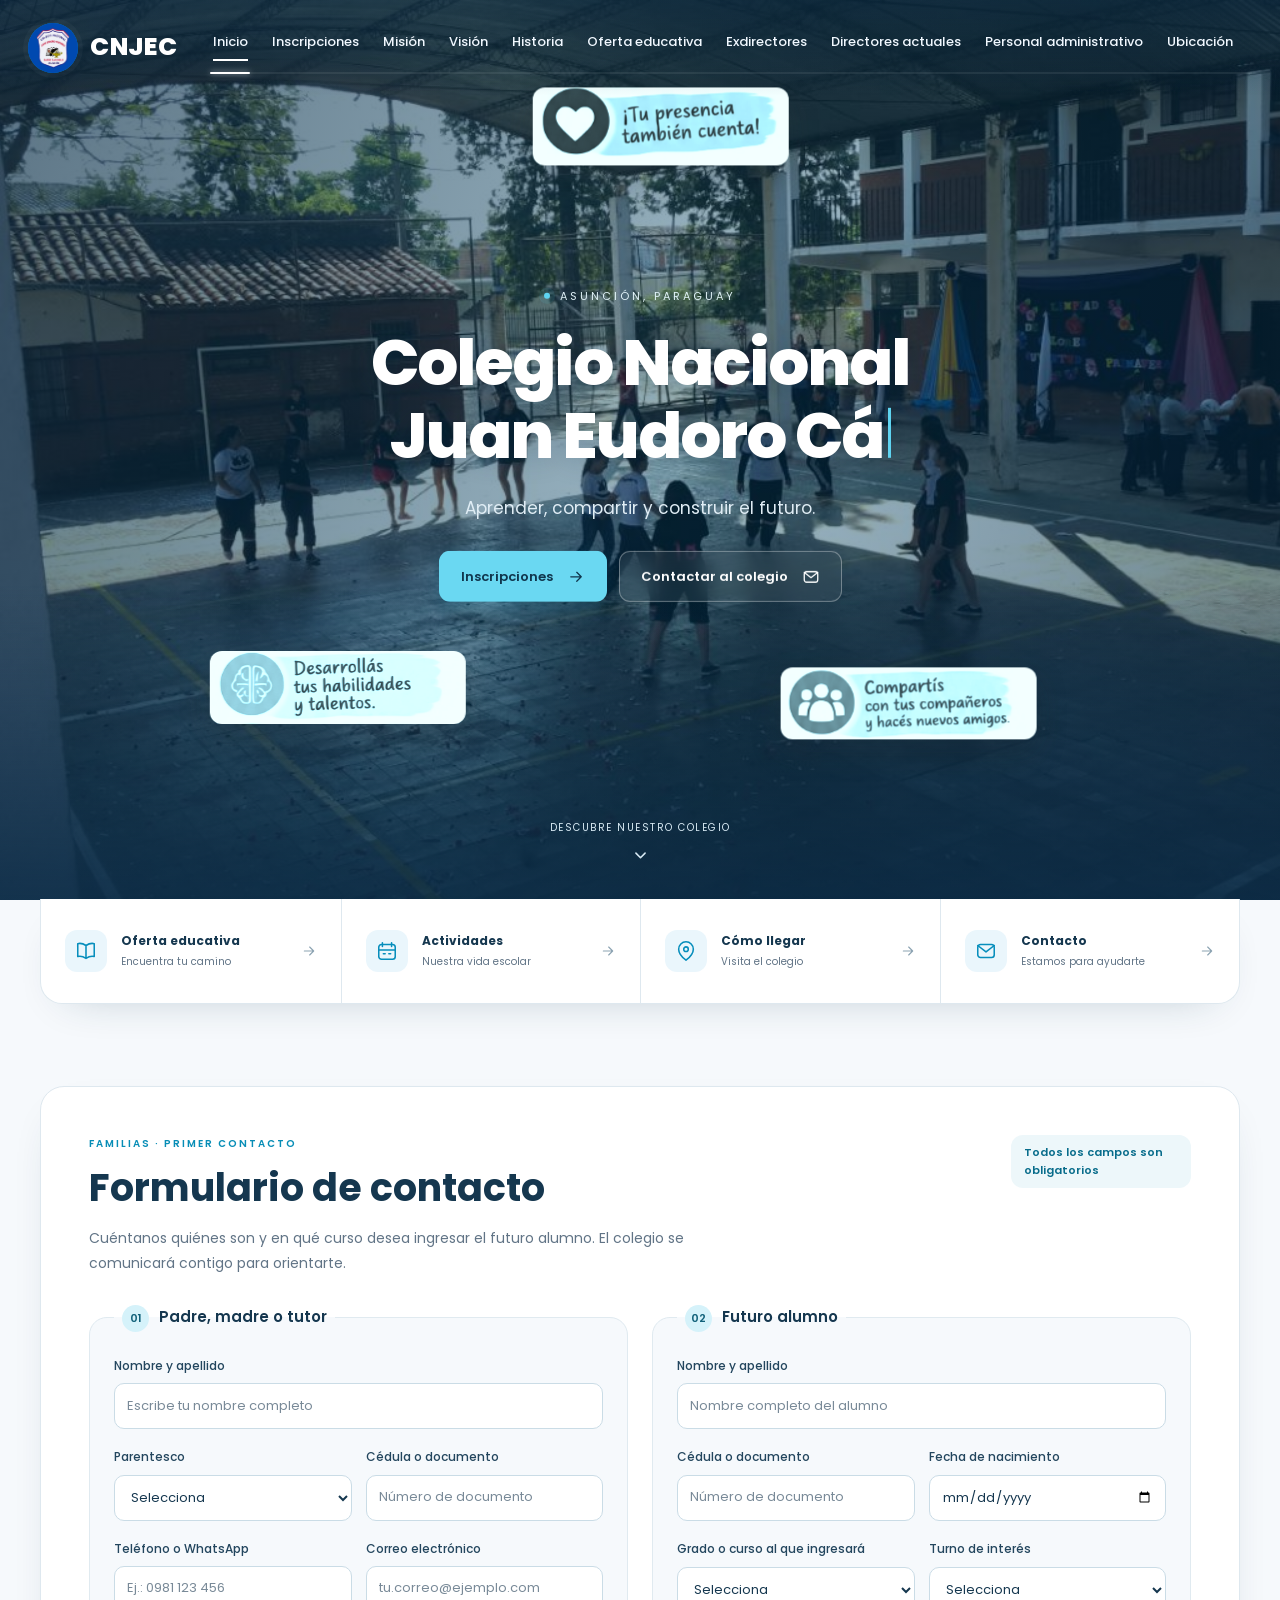
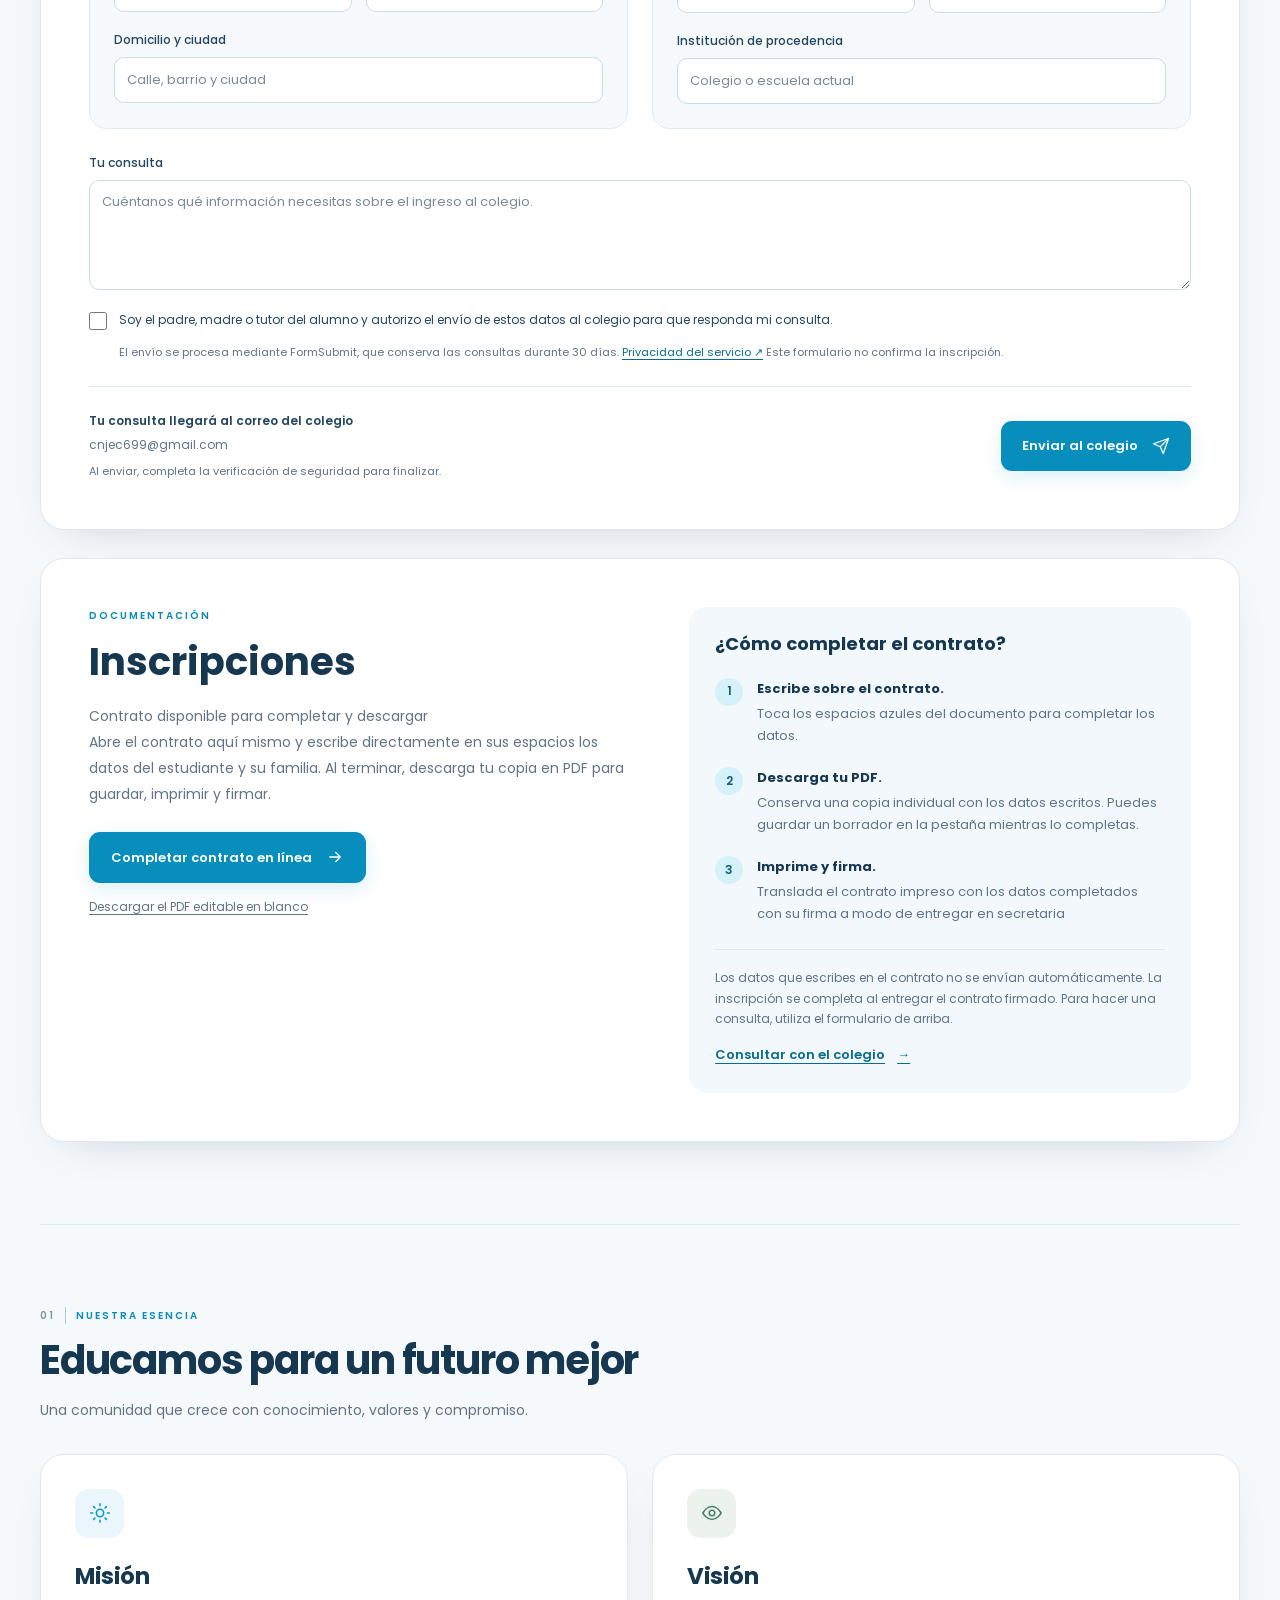
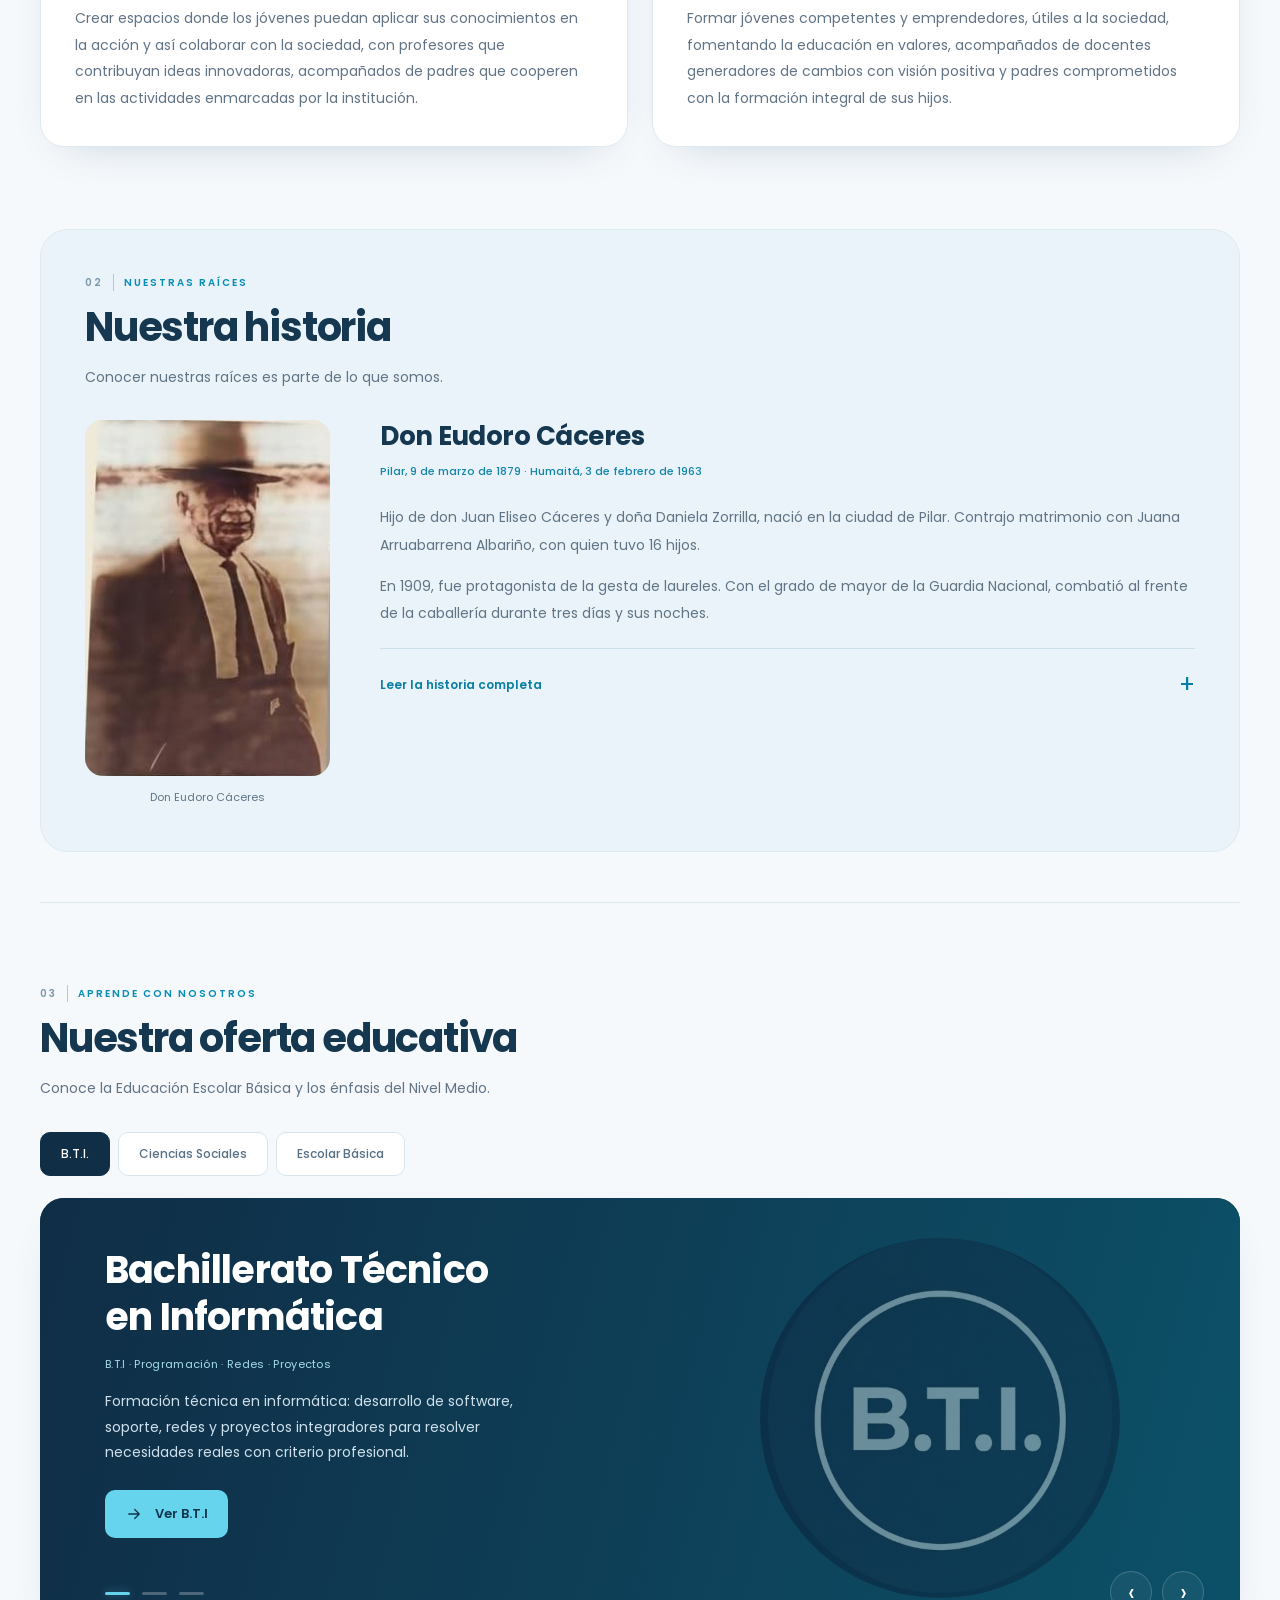
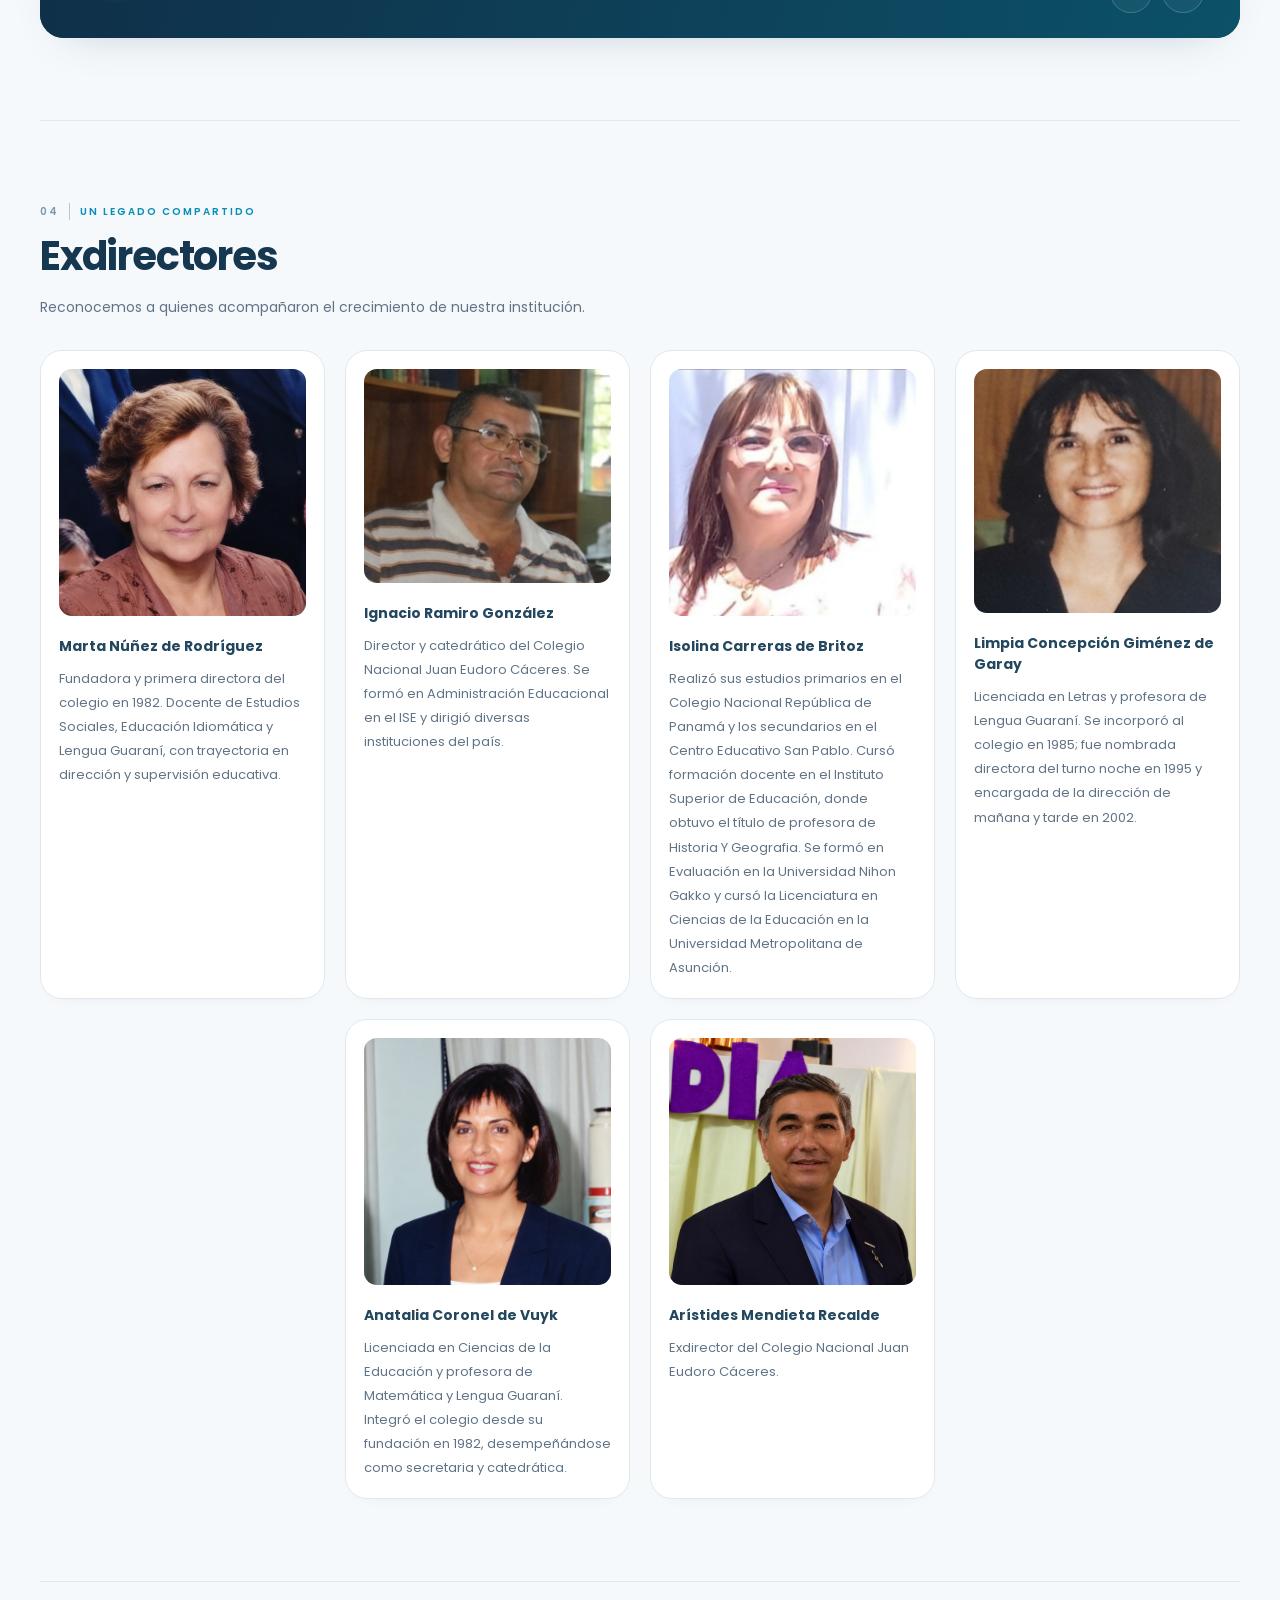
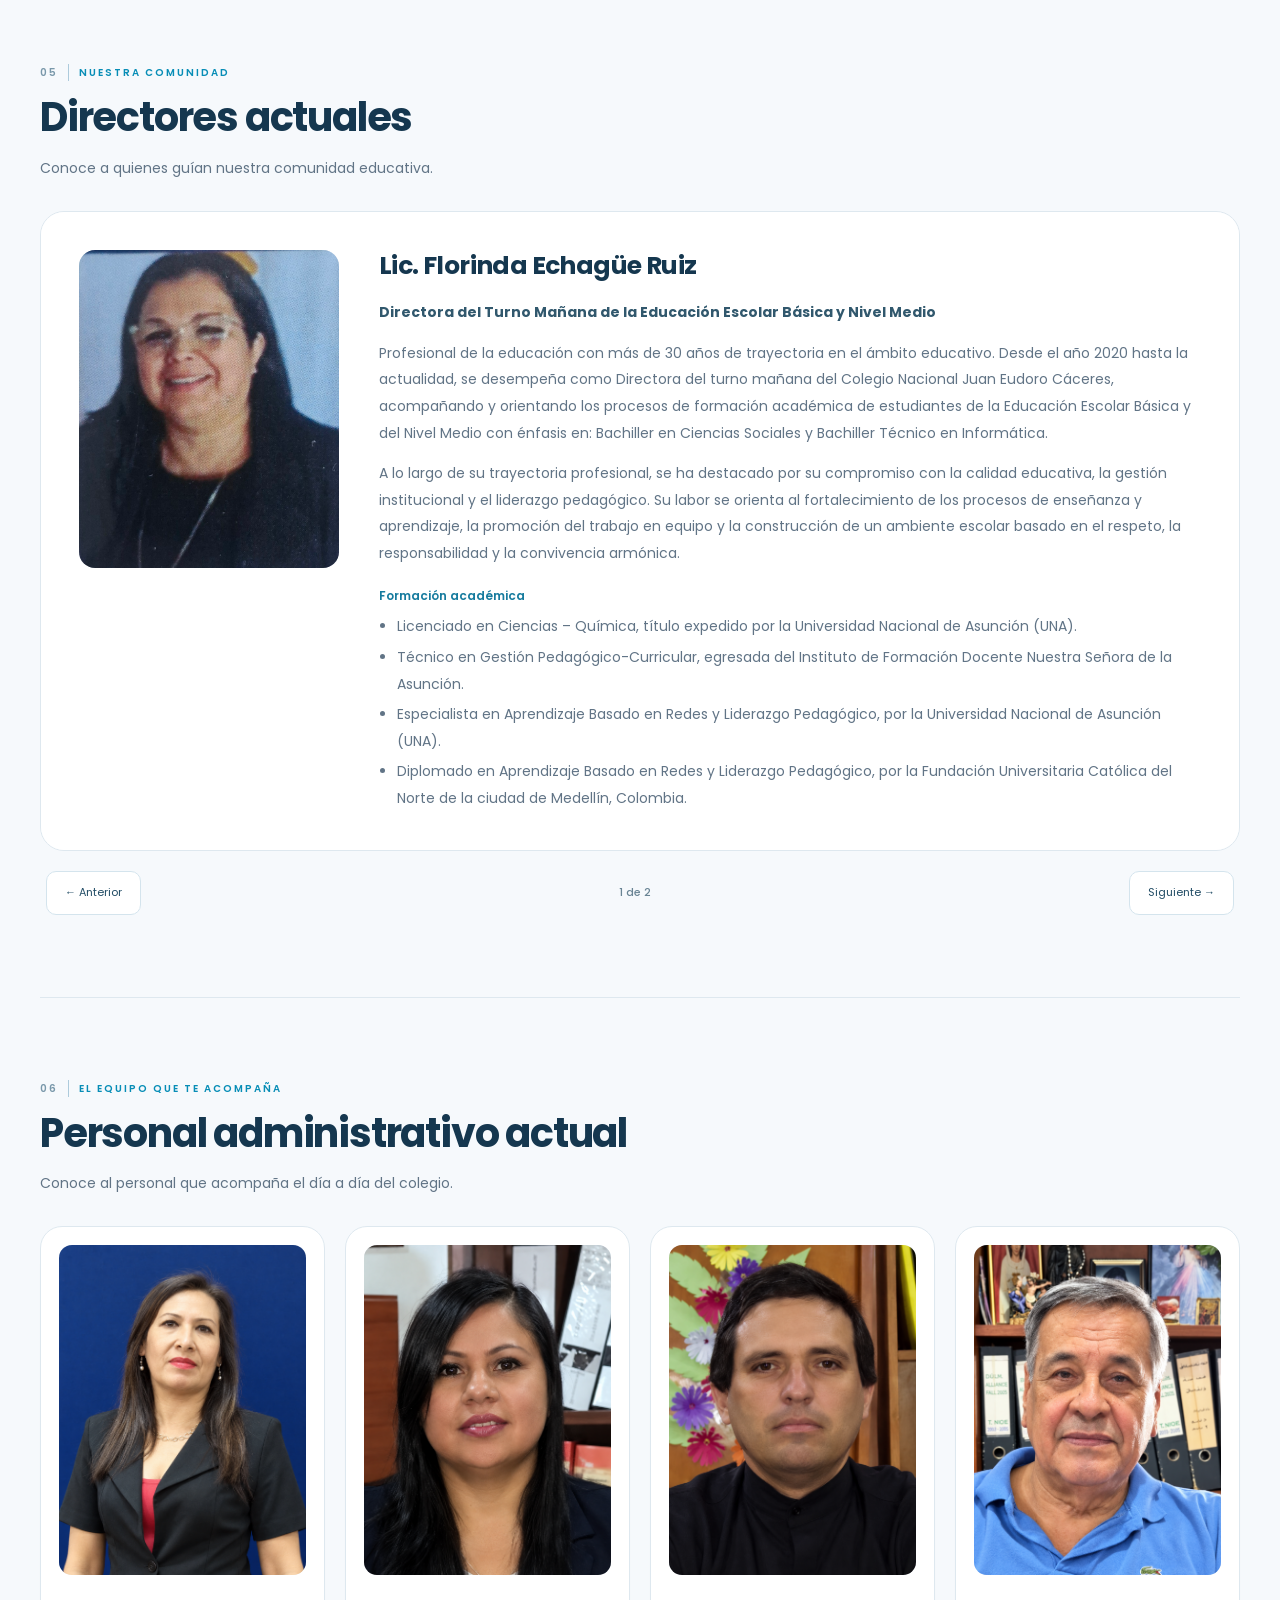
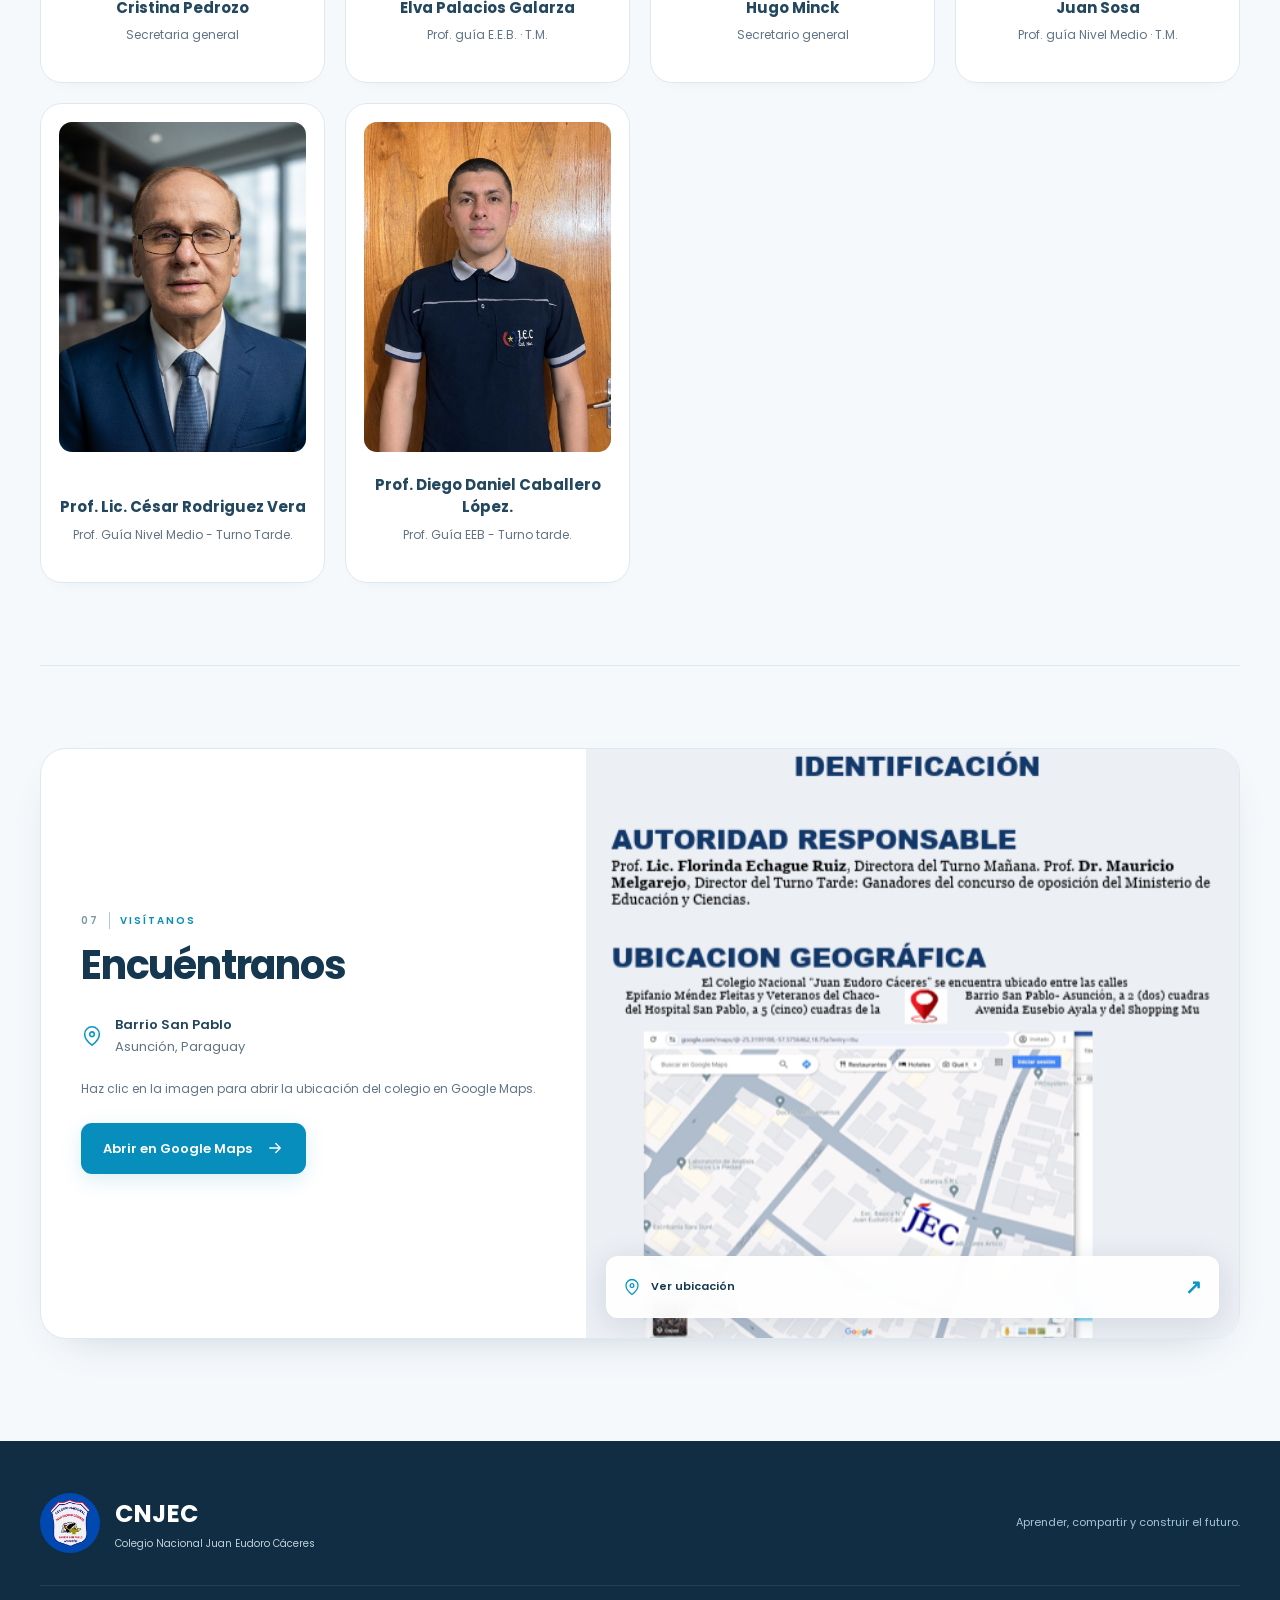
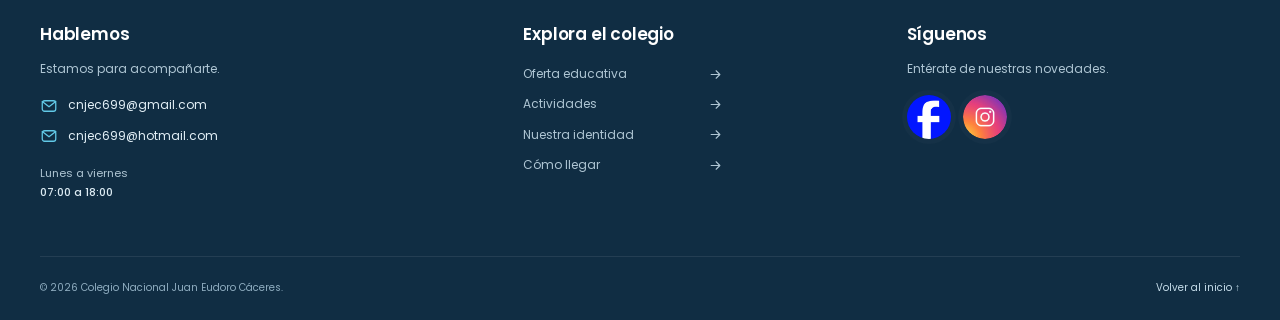
==== commit 21aaa6f1: "Eliminar sección de alumnos egresados y sus enlaces" ====
--- a/index.html
+++ b/index.html
@@ -7,7 +7,7 @@
     <meta name="description" content="Conoce el Colegio Nacional Juan Eudoro Cáceres: nuestra historia, comunidad educativa, Educación Escolar Básica y énfasis del Nivel Medio en Asunción, Paraguay." />
     <meta name="theme-color" content="#102f46" />
     <link href="https://fonts.googleapis.com/css2?family=Poppins:wght@400;500;600;700;800&display=swap" rel="stylesheet">
-    <link rel="stylesheet" href="home-design.css?v=7" />
+    <link rel="stylesheet" href="home-design.css?v=8" />
     <link rel="stylesheet" href="contact-form.css?v=1" />
     <script src="contact-form.js?v=1" defer></script>
     <link rel="stylesheet" href="navigation-menu.css?v=1" />
@@ -41,7 +41,6 @@
             <a href="#vision" class="nav-link">Visión</a>
             <a href="#historia" class="nav-link">Historia</a>
             <a href="#enfasis" class="nav-link">Oferta educativa</a>
-            <a href="#egresados" class="nav-link">Egresados</a>
             <a href="#ex-directores" class="nav-link">Exdirectores</a>
             <a href="#directores-actuales" class="nav-link">Directores actuales</a>
             <a href="#personal-administrativo" class="nav-link">Personal administrativo</a>
@@ -252,63 +251,8 @@
         </div>
     </section>
 
-    <section class="home-section egresados-wrap reveal" id="egresados" aria-labelledby="egresados-title">
-        <div class="section-heading"><p class="eyebrow"><span>04</span> Talento de nuestra comunidad</p><h2 id="egresados-title">Alumnos mejores egresados</h2><p class="section-intro">Personas que forman parte de nuestra trayectoria.</p></div>
-
-        <div class="egresados-grid">
-            <figure class="egresado-card">
-                <div class="egresado-retrato" style="aspect-ratio:174/145;"><img src="images/mejores-egresados.png" alt="Retrato de María Estela López Recalde" loading="lazy" style="width:588.5057471264367%; left:-60.3448275862069%; top:-44.827586206896555%;" /></div>
-                <figcaption>María Estela López Recalde</figcaption>
-            </figure>
-            <figure class="egresado-card">
-                <div class="egresado-retrato" style="aspect-ratio:162/145;"><img src="images/mejores-egresados.png" alt="Retrato de Paublina Ramos Sequeira" loading="lazy" style="width:632.0987654320987%; left:-219.7530864197531%; top:-53.79310344827586%;" /></div>
-                <figcaption>Paublina Ramos Sequeira</figcaption>
-            </figure>
-            <figure class="egresado-card">
-                <div class="egresado-retrato" style="aspect-ratio:155/142;"><img src="images/mejores-egresados.png" alt="Retrato de Julián Agustín Domínguez Arias" loading="lazy" style="width:660.6451612903226%; left:-380.6451612903226%; top:-59.154929577464785%;" /></div>
-                <figcaption>Julián Agustín Domínguez Arias</figcaption>
-            </figure>
-            <figure class="egresado-card">
-                <div class="egresado-retrato" style="aspect-ratio:125/128;"><img src="images/mejores-egresados.png" alt="Retrato de Lady Geraldina Escobar Barrera" loading="lazy" style="width:819.2%; left:-660%; top:-77.34375%;" /></div>
-                <figcaption>Lady Geraldina Escobar Barrera</figcaption>
-            </figure>
-            <figure class="egresado-card">
-                <div class="egresado-retrato" style="aspect-ratio:175/150;"><img src="images/mejores-egresados.png" alt="Retrato de Francisco Javier Rodríguez Griffith" loading="lazy" style="width:585.1428571428571%; left:-57.14285714285714%; top:-189.33333333333334%;" /></div>
-                <figcaption>Francisco Javier Rodríguez Griffith</figcaption>
-            </figure>
-            <figure class="egresado-card">
-                <div class="egresado-retrato" style="aspect-ratio:168/156;"><img src="images/mejores-egresados.png" alt="Retrato de Juan Bautista Liano Guillén" loading="lazy" style="width:609.5238095238095%; left:-211.9047619047619%; top:-184.6153846153846%;" /></div>
-                <figcaption>Juan Bautista Liano Guillén</figcaption>
-            </figure>
-            <figure class="egresado-card">
-                <div class="egresado-retrato" style="aspect-ratio:155/149;"><img src="images/mejores-egresados.png" alt="Retrato de Rosa Alcibíades Martínez Bernal" loading="lazy" style="width:660.6451612903226%; left:-387.0967741935484%; top:-195.97315436241612%;" /></div>
-                <figcaption>Rosa Alcibíades Martínez Bernal</figcaption>
-            </figure>
-            <figure class="egresado-card">
-                <div class="egresado-retrato" style="aspect-ratio:129/143;"><img src="images/mejores-egresados.png" alt="Retrato de Lucas Edgar Aquino Fernández" loading="lazy" style="width:793.7984496124031%; left:-656.5891472868217%; top:-211.1888111888112%;" /></div>
-                <figcaption>Lucas Edgar Aquino Fernández</figcaption>
-            </figure>
-            <figure class="egresado-card">
-                <div class="egresado-retrato" style="aspect-ratio:188/174;"><img src="images/mejores-egresados.png" alt="Retrato de Viviana Ruth Agüero" loading="lazy" style="width:544.6808510638298%; left:-43.61702127659575%; top:-317.81609195402297%;" /></div>
-                <figcaption>Viviana Ruth Agüero</figcaption>
-            </figure>
-            <figure class="egresado-card">
-                <div class="egresado-retrato" style="aspect-ratio:175/178;"><img src="images/mejores-egresados.png" alt="Retrato de Lucy Olga Saucedo Ramírez" loading="lazy" style="width:585.1428571428571%; left:-201.71428571428572%; top:-311.7977528089888%;" /></div>
-                <figcaption>Lucy Olga Saucedo Ramírez</figcaption>
-            </figure>
-            <figure class="egresado-card">
-                <div class="egresado-retrato" style="aspect-ratio:165/172;"><img src="images/mejores-egresados.png" alt="Retrato de Mario David Villalba Álvarez" loading="lazy" style="width:620.6060606060606%; left:-370.3030303030303%; top:-322.6744186046512%;" /></div>
-                <figcaption>Mario David Villalba Álvarez</figcaption>
-            </figure>
-            <figure class="egresado-card">
-                <div class="egresado-retrato" style="aspect-ratio:139/168;"><img src="images/mejores-egresados.png" alt="Retrato de Marlene Catalina Román Talavera" loading="lazy" style="width:736.6906474820145%; left:-622.3021582733813%; top:-330.35714285714283%;" /></div>
-                <figcaption>Marlene Catalina Román Talavera</figcaption>
-            </figure>
-        </div>
-    </section>
-
     <section class="home-section ex-directores-wrap reveal" id="ex-directores" aria-labelledby="ex-directores-title">
-        <div class="section-heading"><p class="eyebrow"><span>05</span> Un legado compartido</p><h2 id="ex-directores-title">Exdirectores</h2><p class="section-intro">Reconocemos a quienes acompañaron el crecimiento de nuestra institución.</p></div>
+        <div class="section-heading"><p class="eyebrow"><span>04</span> Un legado compartido</p><h2 id="ex-directores-title">Exdirectores</h2><p class="section-intro">Reconocemos a quienes acompañaron el crecimiento de nuestra institución.</p></div>
 
         <div class="directores-grid">
             <article class="director-card">
@@ -345,7 +289,7 @@
     </section>
 
     <section id="directores-actuales" class="home-section reveal" aria-labelledby="directores-actuales-title">
-        <div class="section-heading"><p class="eyebrow"><span>06</span> Nuestra comunidad</p><h2 id="directores-actuales-title">Directores actuales</h2><p class="section-intro">Conoce a quienes guían nuestra comunidad educativa.</p></div>
+        <div class="section-heading"><p class="eyebrow"><span>05</span> Nuestra comunidad</p><h2 id="directores-actuales-title">Directores actuales</h2><p class="section-intro">Conoce a quienes guían nuestra comunidad educativa.</p></div>
         <div class="current-directors" role="region" aria-roledescription="carrusel" aria-label="Directores actuales">
             <div class="current-directors-track" id="currentDirectorsTrack" tabindex="0" aria-label="Desliza para ver las dos fichas">
                 <article class="current-director-slide" role="group" aria-roledescription="diapositiva" aria-label="1 de 2">
@@ -381,7 +325,7 @@
     </section>
 
     <section id="personal-administrativo" class="home-section ex-directores-wrap reveal" aria-labelledby="personal-administrativo-title">
-        <div class="section-heading"><p class="eyebrow"><span>07</span> El equipo que te acompaña</p><h2 id="personal-administrativo-title">Personal administrativo actual</h2><p class="section-intro">Conoce al personal que acompaña el día a día del colegio.</p></div>
+        <div class="section-heading"><p class="eyebrow"><span>06</span> El equipo que te acompaña</p><h2 id="personal-administrativo-title">Personal administrativo actual</h2><p class="section-intro">Conoce al personal que acompaña el día a día del colegio.</p></div>
         <div class="directores-grid personal-administrativo-grid">
             <article class="director-card">
                 <div class="director-retrato" style="aspect-ratio:3/4;"><img src="images/Personal%20Administrativo%20Actual/Cristina.png" alt="Retrato de Cristina Pedrozo" loading="lazy" style="width:100%; height:100%; left:0; top:0; object-fit:cover; object-position:center top;" /></div>
@@ -419,7 +363,7 @@
     <section id="ubicacion" class="home-section reveal" aria-labelledby="ubicacion-title">
         <div class="location-panel">
             <div class="location-copy">
-                <div class="section-heading"><p class="eyebrow"><span>08</span> Visítanos</p><h2 id="ubicacion-title">Encuéntranos</h2></div>
+                <div class="section-heading"><p class="eyebrow"><span>07</span> Visítanos</p><h2 id="ubicacion-title">Encuéntranos</h2></div>
                 <p class="location-address"><svg viewBox="0 0 24 24" fill="none" stroke="currentColor" stroke-width="1.7" stroke-linecap="round" stroke-linejoin="round" aria-hidden="true"><path d="M20 10c0 6-8 12-8 12S4 16 4 10a8 8 0 1 1 16 0Z"/><circle cx="12" cy="10" r="2.5"/></svg> <span><strong>Barrio San Pablo</strong><br/>Asunción, Paraguay</span></p>
                 <p>Haz clic en la imagen para abrir la ubicación del colegio en Google Maps.</p>
                 <a class="button button-primary" href="https://www.google.com/maps/search/?api=1&amp;query=Colegio+Nacional+Juan+Eudoro+C%C3%A1ceres%2C+Asunci%C3%B3n%2C+Paraguay" target="_blank" rel="noopener noreferrer" aria-label="Abrir la ubicación del colegio en Google Maps (pestaña nueva)">Abrir en Google Maps <svg viewBox="0 0 24 24" fill="none" stroke="currentColor" stroke-width="1.7" stroke-linecap="round" stroke-linejoin="round" aria-hidden="true"><path d="M5 12h14m-6-6 6 6-6 6"/></svg></a>
--- a/home-design.css
+++ b/home-design.css
@@ -175,12 +175,6 @@
 .hero-carousel__dot{position:relative;width:35px;height:32px;border:none;background:none}
 .hero-carousel__dot::after{content:"";position:absolute;height:3px;inset:auto 5px 14px;background:#ffffff40;border-radius:2px;transition:background .25s}
 .hero-carousel__dot.is-active::after{background:#67d4ee;box-shadow:0 0 8px #67d4ee60}
-.egresados-grid{display:grid;grid-template-columns:repeat(4,minmax(0,1fr));gap:20px}
-.egresado-card{display:flex;flex-direction:column;padding:14px;border:1px solid var(--line);border-radius:20px;background:white;transition:translate .3s,box-shadow .3s}
-.egresado-retrato{position:relative;overflow:hidden;border-radius:12px;width:100%;background:#e7edf2}
-.egresado-retrato img{position:absolute;max-width:none;height:auto}
-.egresado-card figcaption{font-size:11px;font-weight:600;line-height:1.65;padding:16px 5px 3px;color:#23465e}
-.egresado-card:hover{translate:0 -4px;box-shadow:var(--shadow)}
 .directores-grid{display:grid;grid-template-columns:repeat(4,minmax(0,1fr));gap:20px}
 .director-card{display:flex;flex-direction:column;padding:18px;background:white;border-radius:22px;border:1px solid var(--line);box-shadow:0 8px 20px -20px #12395050;transition:translate .3s}
 .director-card:hover{translate:0 -4px}
@@ -285,7 +279,6 @@
  .hero-carousel__bg::before{inset:35px 0 35px 55%;opacity:.24}
  .hero-carousel__dots{left:31px}
  .hero-carousel__slide{min-height:430px}
- .egresados-grid{grid-template-columns:repeat(3,minmax(0,1fr));gap:16px}
  .current-director-slide{grid-template-columns:200px minmax(0,1fr)}
  .current-director-bio h3{font-size:22px}
  .location-copy{padding:28px}
@@ -331,8 +324,6 @@
  .hero-carousel__btn-primary{font-size:11px;padding:13px 16px}
  .hero-carousel__dots{left:21px}
  .hero-carousel__arrow--prev{right:76px}.hero-carousel__arrow--next{right:24px}
- .egresados-grid{grid-template-columns:repeat(2,minmax(0,1fr));gap:12px}
- .egresado-card{padding:9px;border-radius:15px}.egresado-retrato{border-radius:9px}.egresado-card figcaption{font-size:10px;padding:12px 3px 3px;line-height:1.6}
  .directores-grid{gap:14px}
  .director-card{padding:12px;border-radius:18px}.director-retrato{border-radius:10px}
  .director-card h3{font-size:12px;margin-top:15px}.director-card p{font-size:10px}
@@ -388,7 +379,6 @@
 .hero-carousel{touch-action:pan-y}
 .hero-carousel__desc{font-size:14px}
 .hero-carousel__btn-primary,.button{font-size:13px}
-.egresado-card figcaption{font-size:12px}
 .director-card p{font-size:13px}
 .personal-administrativo-grid .personal-staff-role{font-size:12px}
 .current-director-bio p,.current-director-bio li{font-size:14px}
@@ -403,7 +393,6 @@
 @media(max-width:600px){
  .hero-actions .button,.hero-carousel__btn-primary{font-size:12px}
  .card p,.historia-texto p,.hero-carousel__desc{font-size:13px}
- .egresado-card figcaption{font-size:11px}
  .personal-administrativo-grid .personal-staff-name{font-size:13px}
  .personal-administrativo-grid .personal-staff-role{font-size:11px}
  #ex-directores .director-card p{font-size:12px}
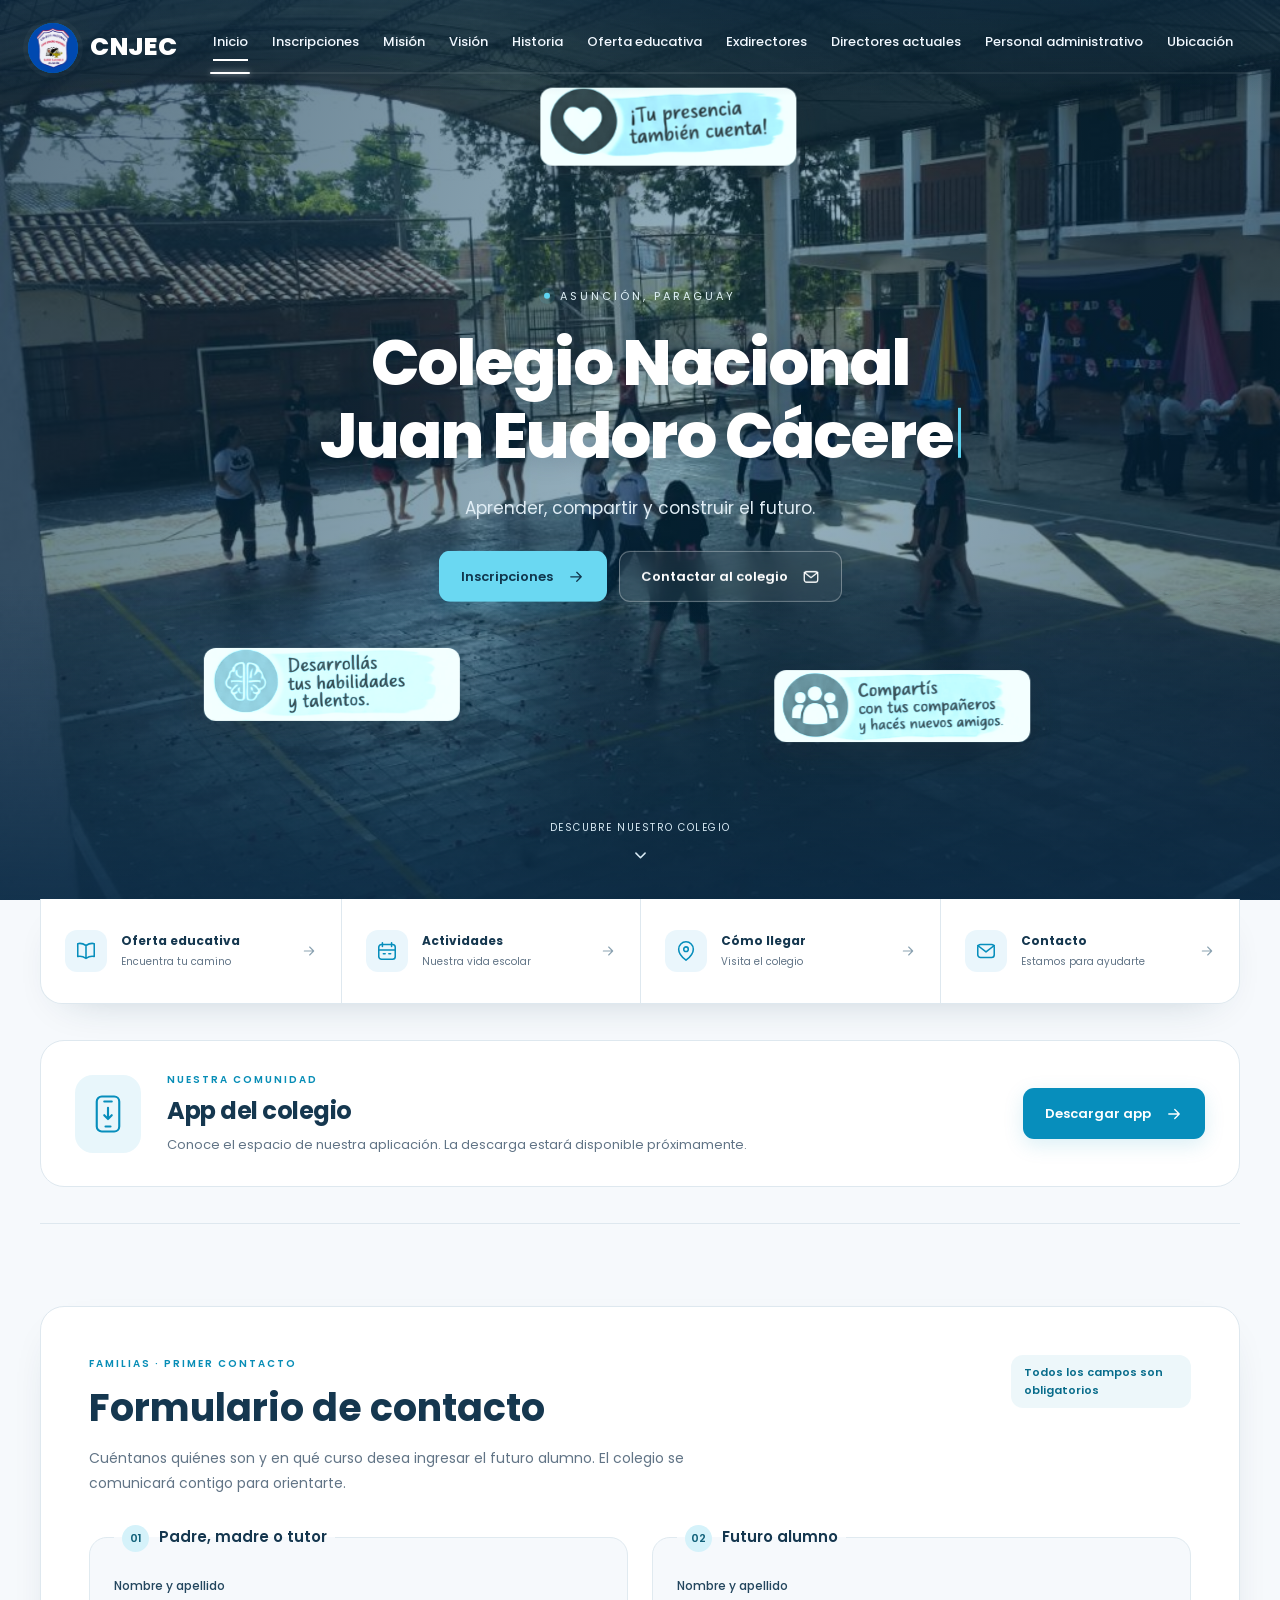
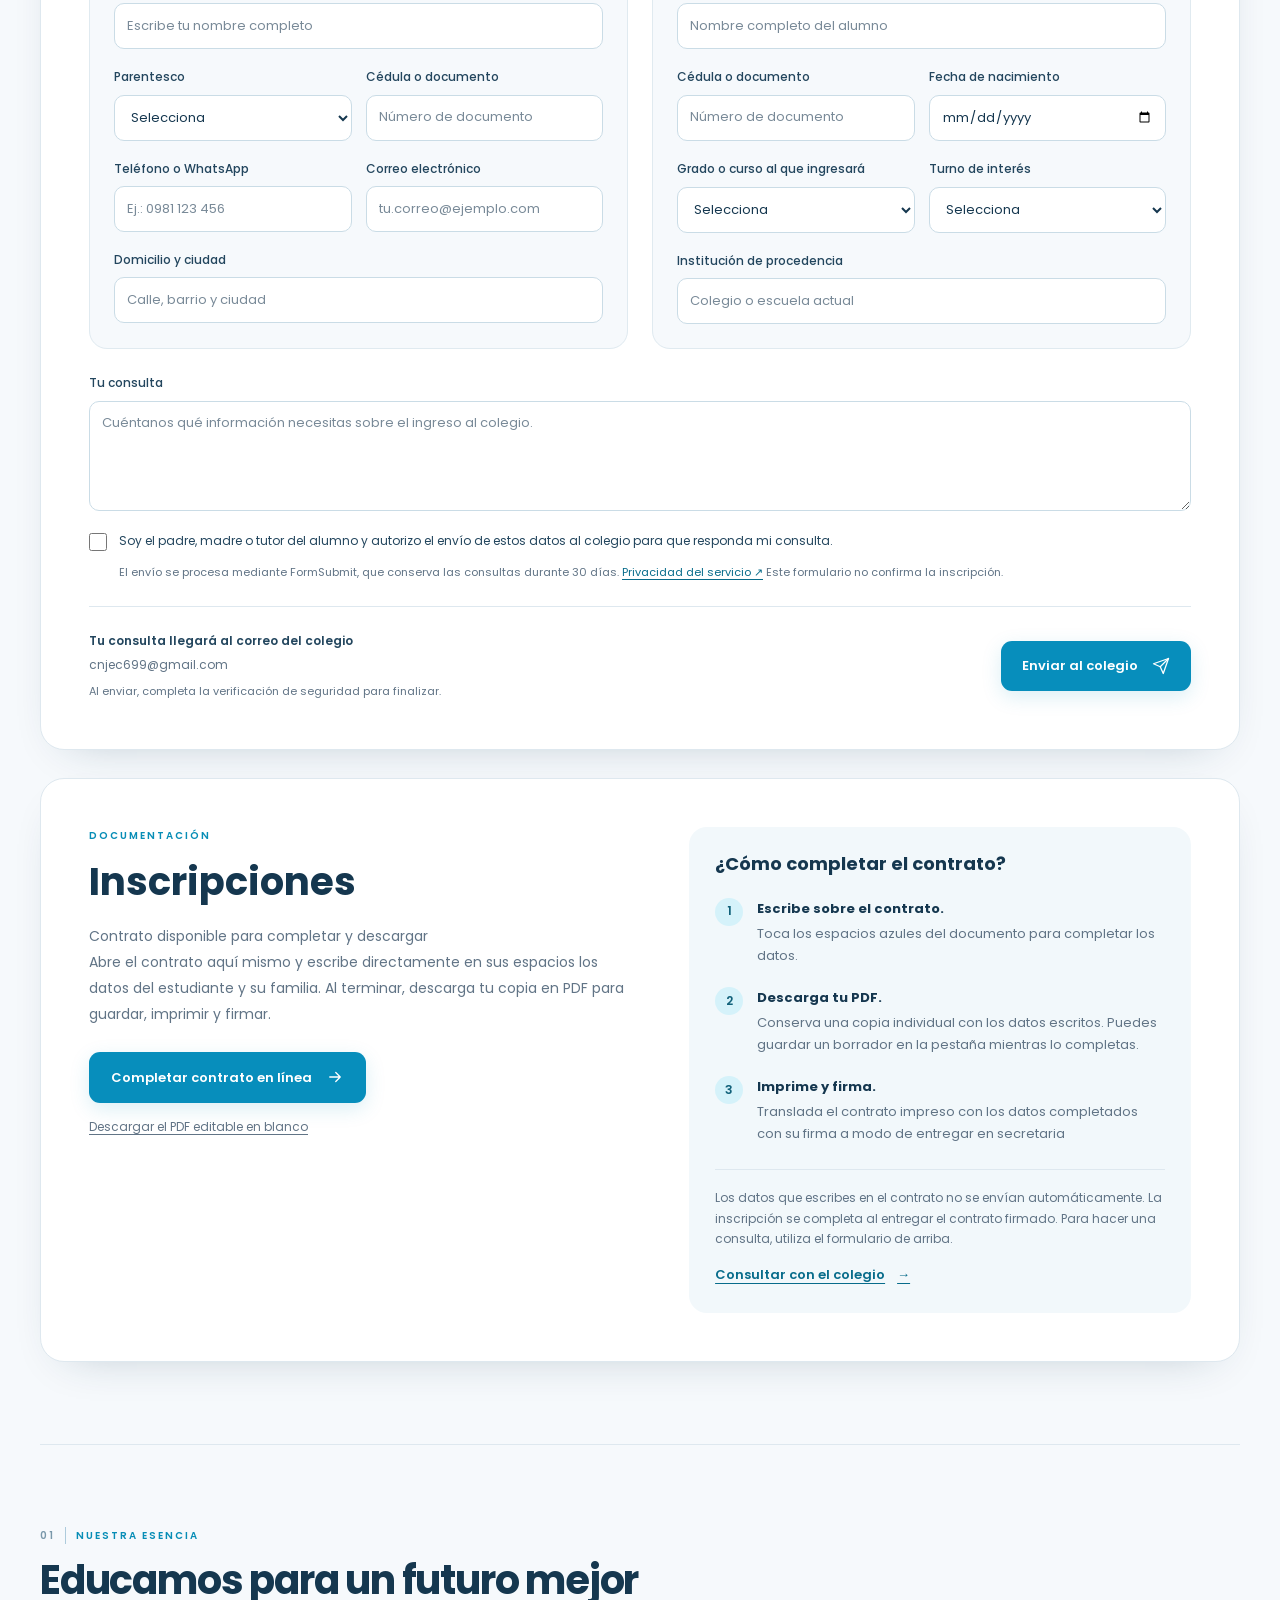
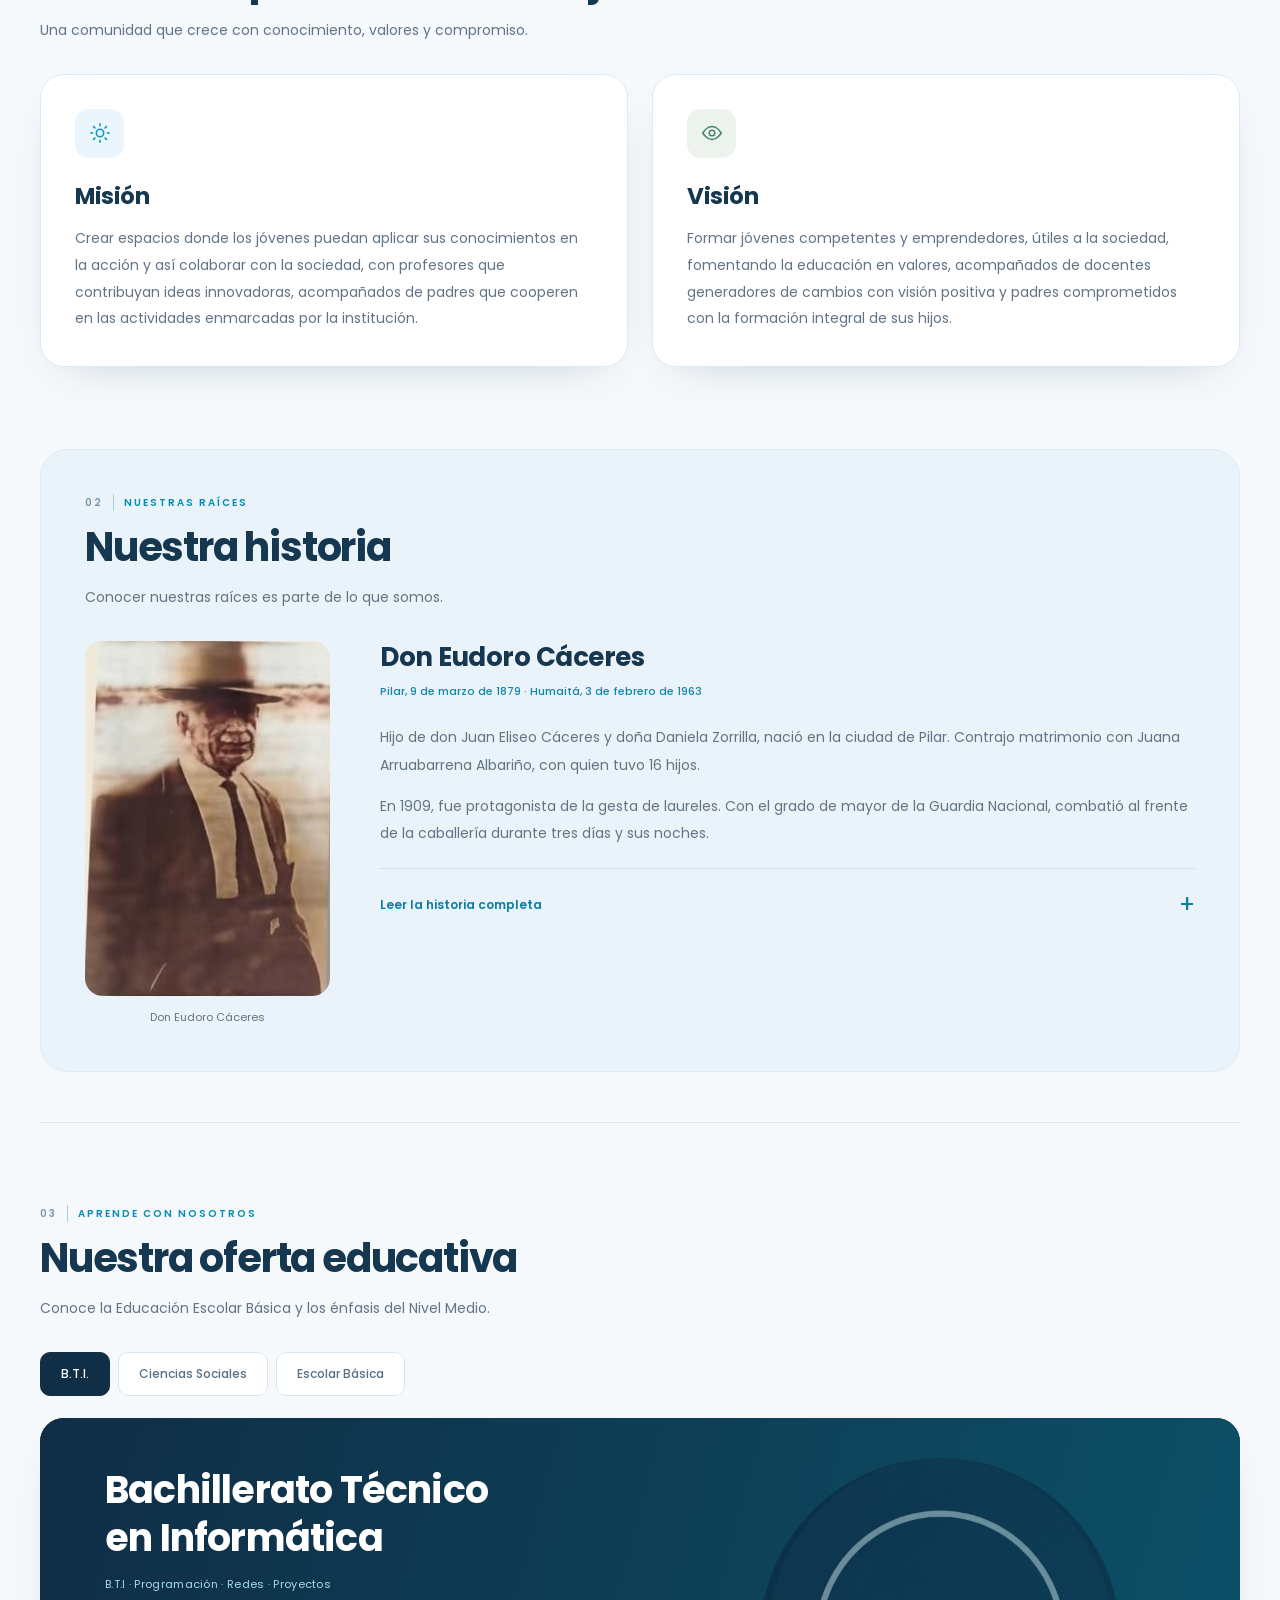
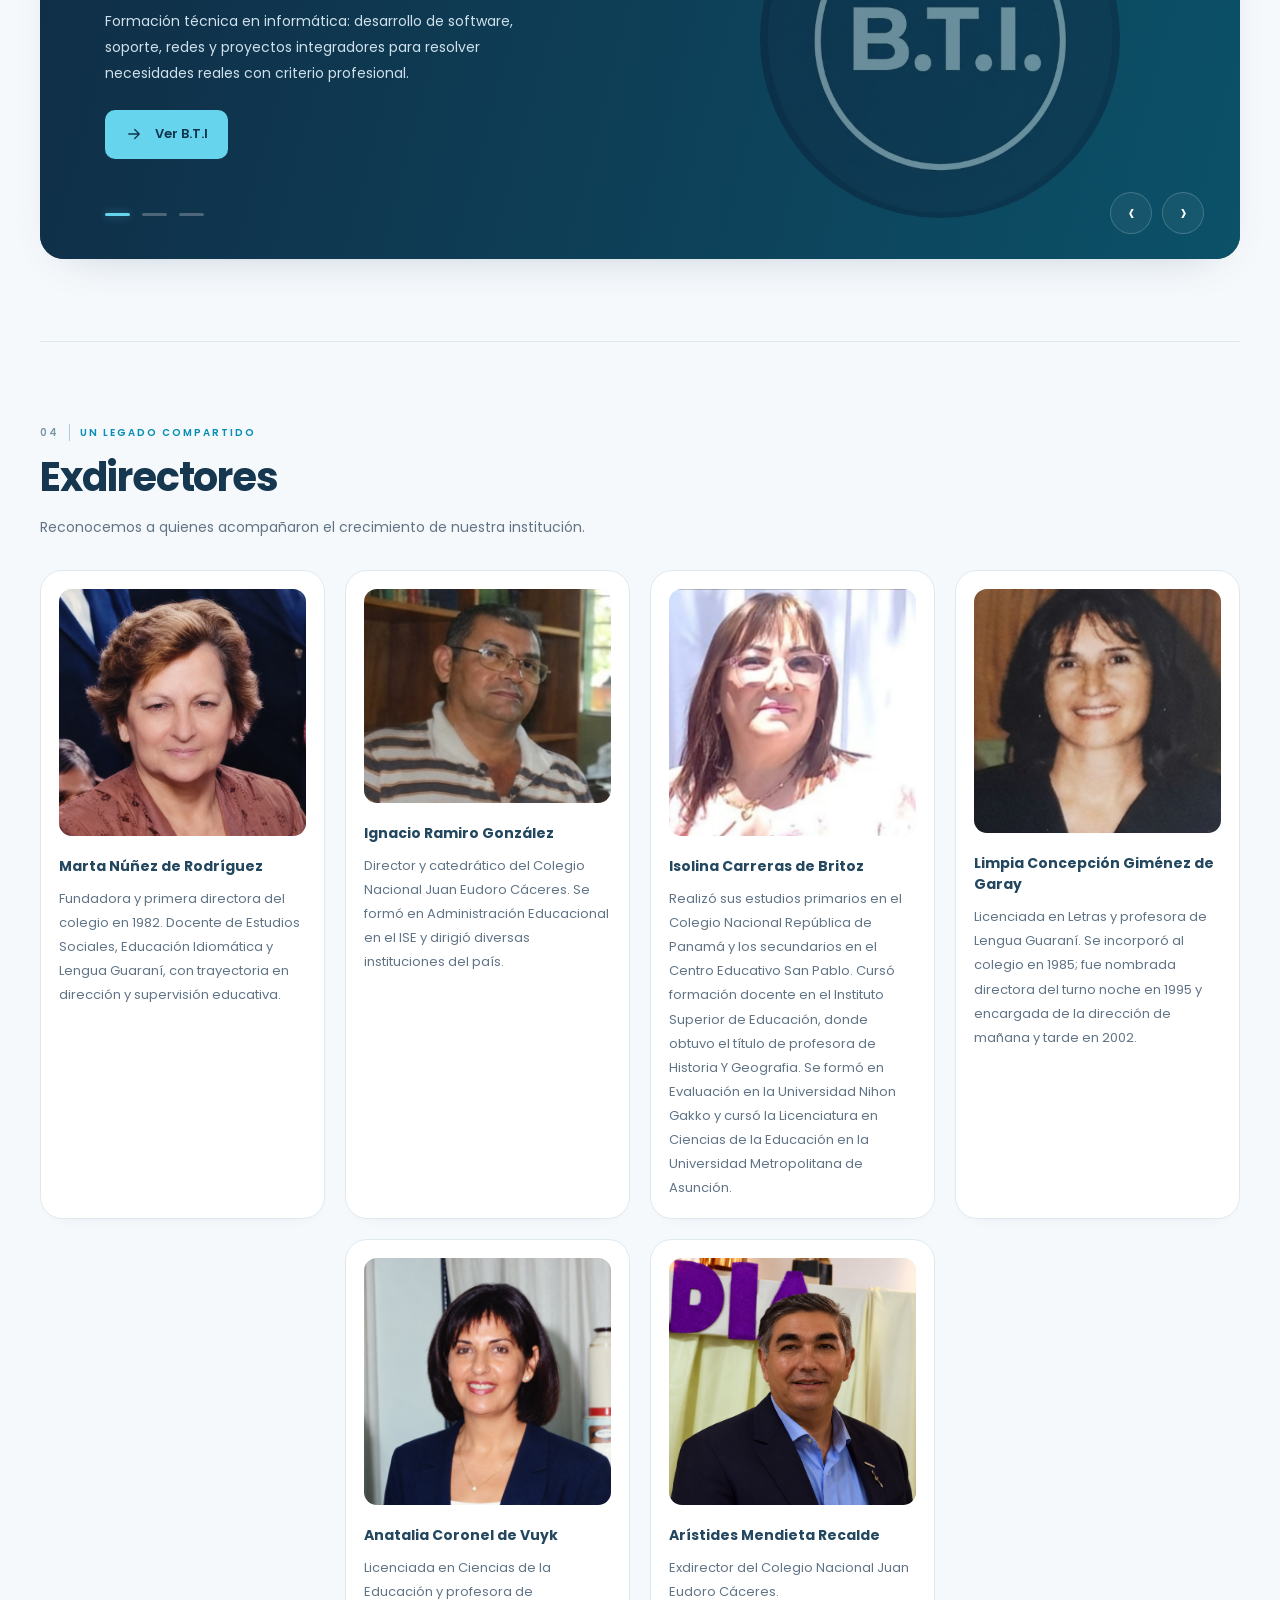
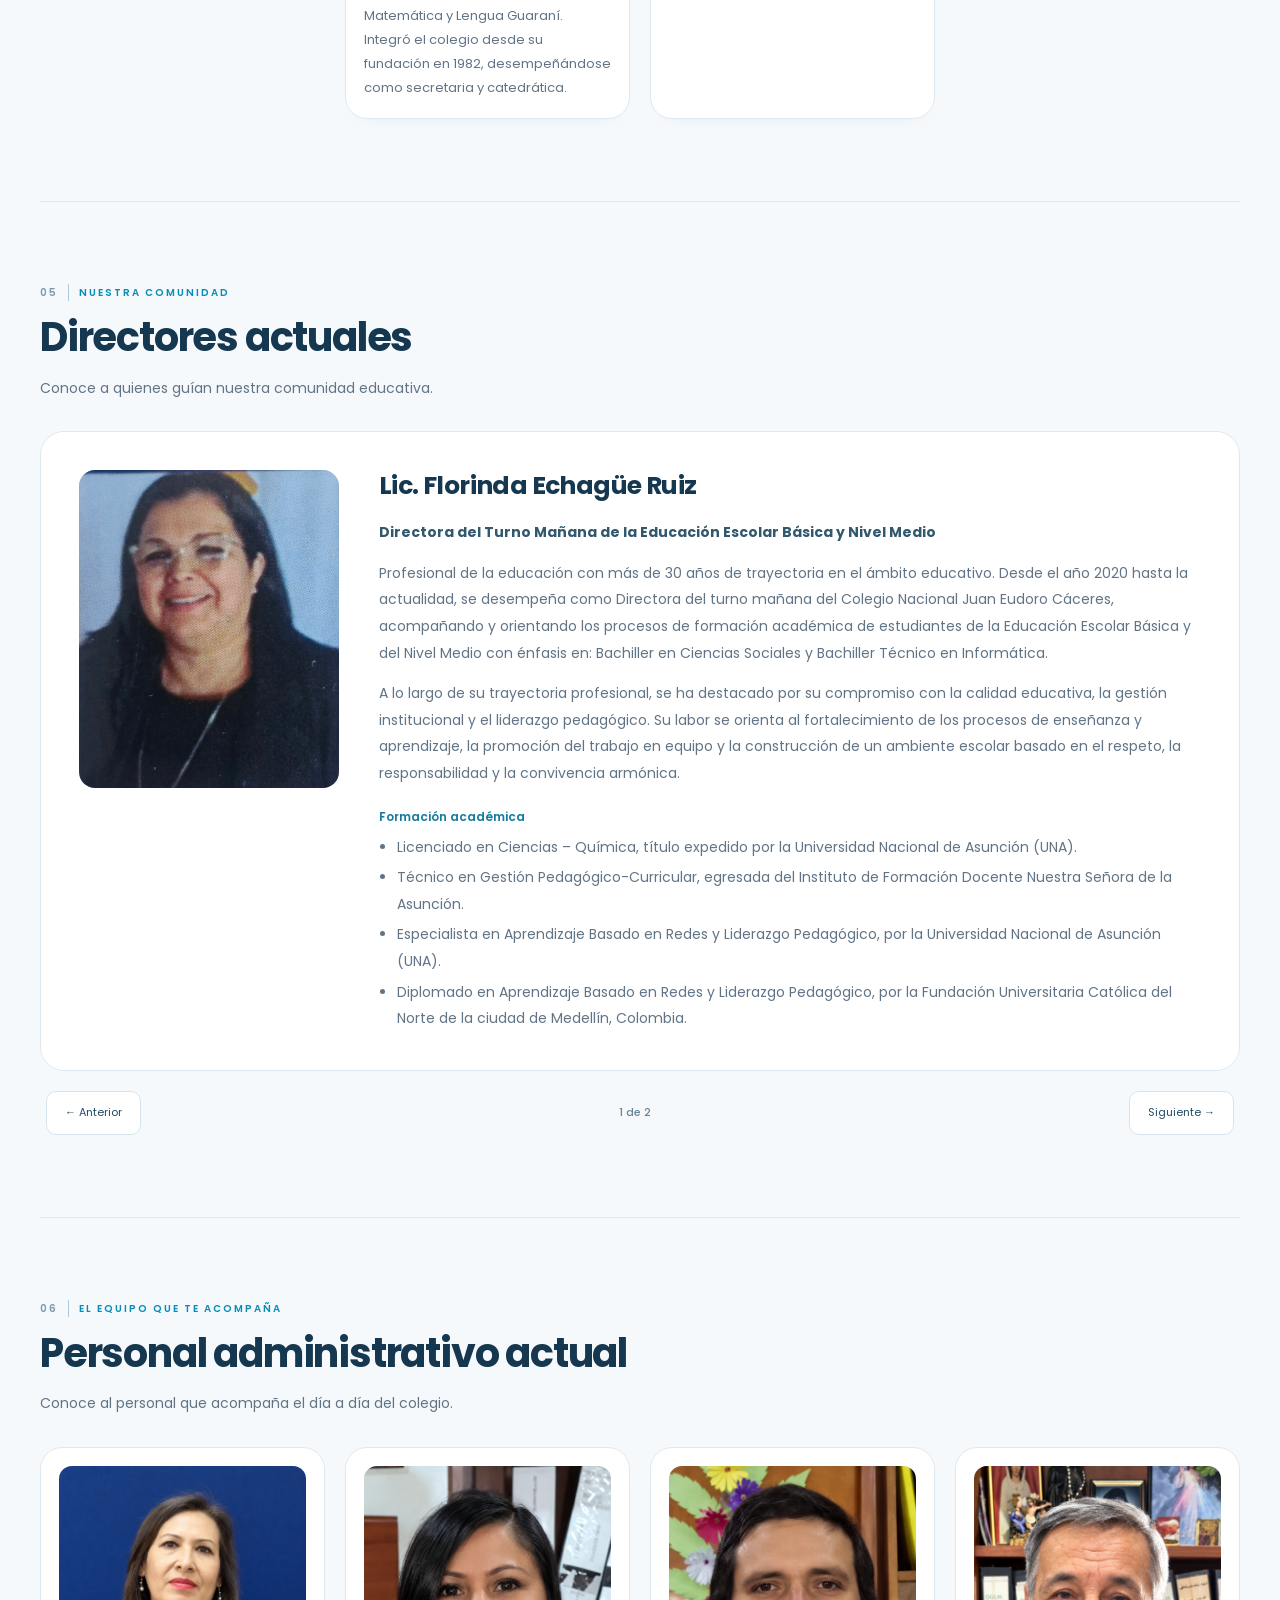
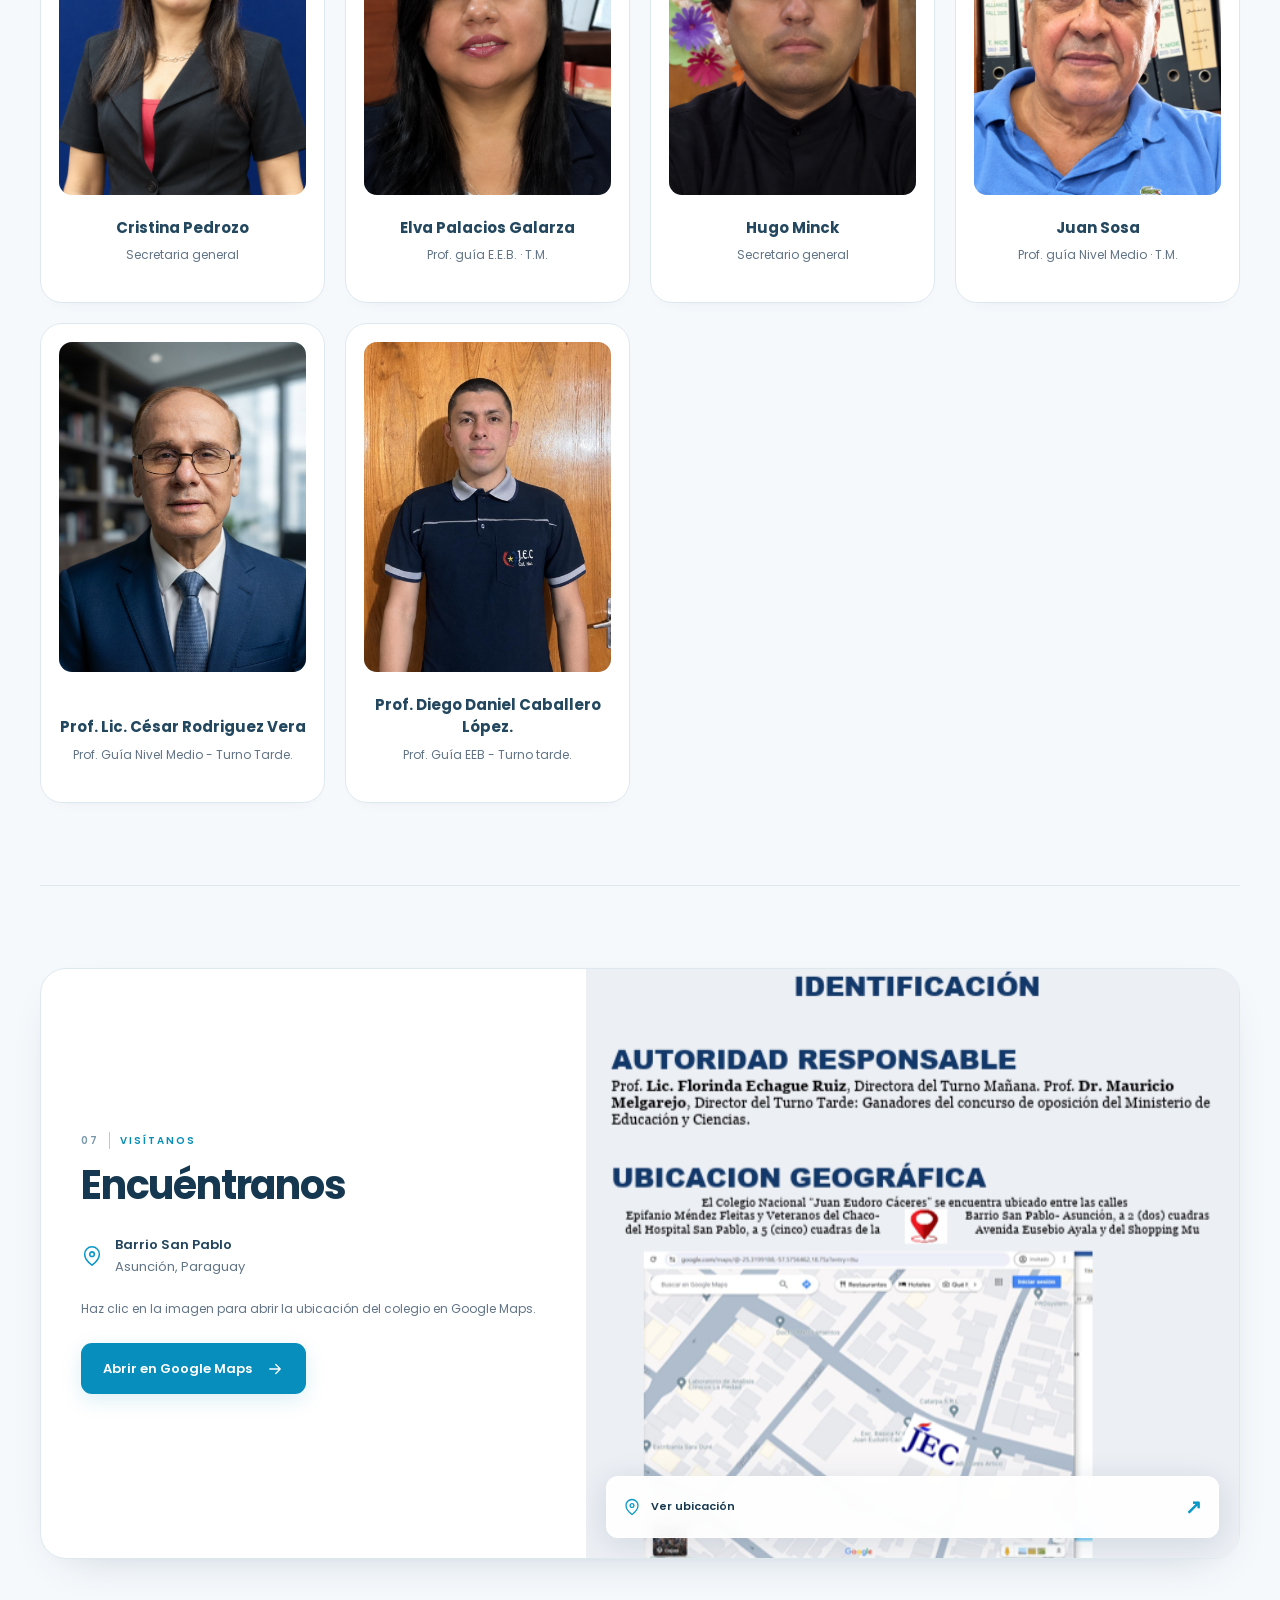
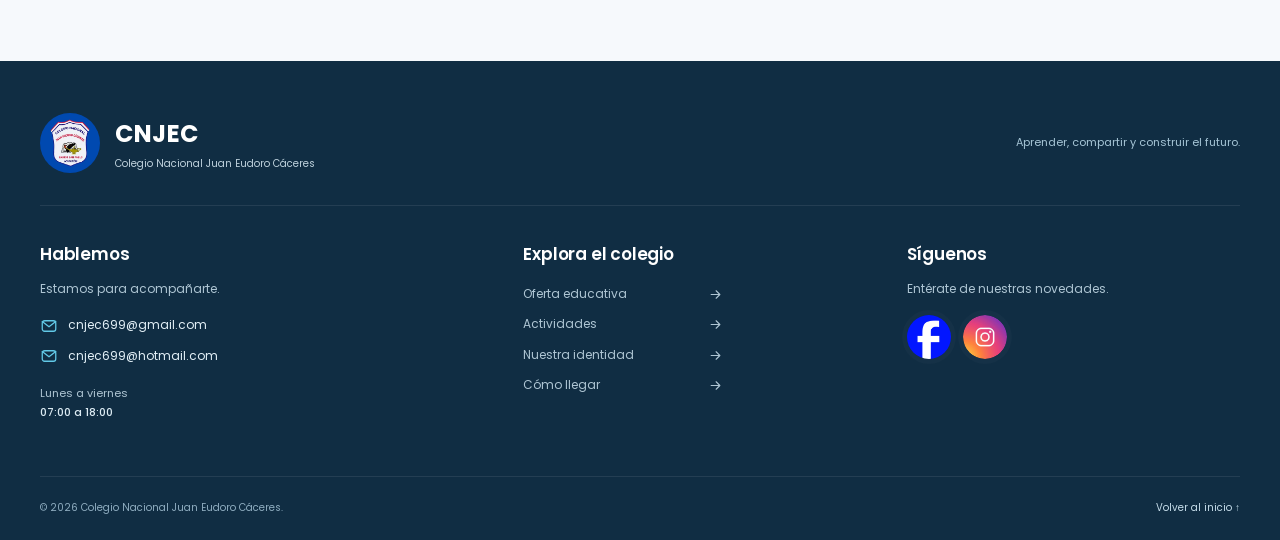
==== commit 1bf34e75: "Agregar página APP y acceso a futura descarga desde Inicio" ====
--- a/index.html
+++ b/index.html
@@ -11,6 +11,7 @@
     <link rel="stylesheet" href="contact-form.css?v=1" />
     <script src="contact-form.js?v=1" defer></script>
     <link rel="stylesheet" href="navigation-menu.css?v=1" />
+    <link rel="stylesheet" href="app-design.css?v=1" />
 </head>
 <body class="home-page">
     <a class="skip-link" href="#contenido">Saltar al contenido</a>
@@ -47,6 +48,7 @@
             <a href="#ubicacion" class="nav-link">Ubicación</a>
             <a href="Actividades.html" class="nav-link" target="_blank" rel="noopener noreferrer" aria-label="Actividades (abre en una pestaña nueva)">Actividades</a>
             <a href="Identidad.html" class="nav-link">Identidad</a>
+            <a href="App.html" class="nav-link">APP</a>
             <a href="#contactos" class="nav-link">Contactos</a>
         </nav>
     </header>
@@ -80,6 +82,14 @@
         <a href="#ubicacion"><span class="shortcut-icon"><svg viewBox="0 0 24 24" fill="none" stroke="currentColor" stroke-width="1.7" stroke-linecap="round" stroke-linejoin="round" aria-hidden="true"><path d="M20 10c0 6-8 12-8 12S4 16 4 10a8 8 0 1 1 16 0Z"/><circle cx="12" cy="10" r="2.5"/></svg></span><span><strong>Cómo llegar</strong><small>Visita el colegio</small></span><svg viewBox="0 0 24 24" fill="none" stroke="currentColor" stroke-width="1.7" stroke-linecap="round" stroke-linejoin="round" aria-hidden="true"><path d="M5 12h14m-6-6 6 6-6 6"/></svg></a>
         <a href="#contactos"><span class="shortcut-icon"><svg viewBox="0 0 24 24" fill="none" stroke="currentColor" stroke-width="1.7" stroke-linecap="round" stroke-linejoin="round" aria-hidden="true"><rect x="3" y="5" width="18" height="14" rx="3"/><path d="m3 6 9 7 9-7"/></svg></span><span><strong>Contacto</strong><small>Estamos para ayudarte</small></span><svg viewBox="0 0 24 24" fill="none" stroke="currentColor" stroke-width="1.7" stroke-linecap="round" stroke-linejoin="round" aria-hidden="true"><path d="M5 12h14m-6-6 6 6-6 6"/></svg></a>
     </nav>
+
+    <section id="app-colegio" class="home-section school-app-section" aria-labelledby="app-colegio-title">
+        <div class="school-app-panel">
+            <span class="school-app-icon" aria-hidden="true"><svg viewBox="0 0 24 32" fill="none" stroke="currentColor" stroke-width="1.7" stroke-linecap="round" stroke-linejoin="round"><rect x="3" y="2" width="18" height="28" rx="4"/><path d="M9 6h6m-5 20h4M12 11v9m-3-3 3 3 3-3"/></svg></span>
+            <div class="school-app-copy"><p class="eyebrow">Nuestra comunidad</p><h2 id="app-colegio-title">App del colegio</h2><p>Conoce el espacio de nuestra aplicación. La descarga estará disponible próximamente.</p></div>
+            <a class="button button-primary" href="App.html#descarga">Descargar app <svg viewBox="0 0 24 24" fill="none" stroke="currentColor" stroke-width="1.7" stroke-linecap="round" stroke-linejoin="round" aria-hidden="true"><path d="M5 12h14m-6-6 6 6-6 6"/></svg></a>
+        </div>
+    </section>
 
     <section id="inscripciones" class="home-section enrollment-section" aria-labelledby="inscripciones-title">
         <div id="formulario-contacto" class="school-contact-card" aria-labelledby="school-contact-title">
--- a/app-design.css
+++ b/app-design.css
@@ -0,0 +1,27 @@
+.school-app-section{padding:36px 0}
+.school-app-panel{display:flex;align-items:center;gap:26px;padding:30px 34px;border:1px solid var(--line);border-radius:24px;background:white}
+.school-app-icon{display:grid;place-items:center;flex:none;width:66px;height:78px;border-radius:18px;background:#e8f6fb;color:#078ebc}
+.school-app-icon svg{width:32px;height:40px}
+.school-app-copy{flex:1;min-width:0}
+.school-app-copy .eyebrow{margin-bottom:8px}
+.school-app-copy h2{font-size:24px;margin-bottom:8px;letter-spacing:-.5px}
+.school-app-copy>p:last-child{font-size:13px}
+.school-app-panel .button{flex:none}
+.app-page .home-header:not(.compact-header){background:var(--navy)}
+.app-page .home-header.compact-header{color:var(--ink)}
+.app-main{width:min(1200px,calc(100% - 64px));margin:0 auto;padding:140px 0 72px;min-height:calc(100svh - 220px)}
+.app-intro{display:grid;grid-template-columns:minmax(0,1fr) 230px;align-items:center;gap:44px;padding:48px;border-radius:28px;background:linear-gradient(120deg,#102f46,#0b566d);color:white}
+.app-intro .eyebrow{color:#9cdeef}
+.app-intro h1{font-size:clamp(30px,4vw,46px);letter-spacing:-1px;margin-bottom:18px;max-width:620px}
+.app-intro p:not(.eyebrow){color:#d4e8f1;font-size:15px;max-width:580px}
+.app-emblem{display:grid;place-items:center;padding:25px;border:1px solid #ffffff30;border-radius:28px;background:#ffffff0b}
+.app-emblem img{width:130px;height:130px;object-fit:contain;border-radius:50%}
+.app-emblem span{margin-top:18px;font-weight:700;letter-spacing:1.5px;font-size:18px}
+.app-download{margin-top:28px;padding:36px 40px;border:1px solid var(--line);border-radius:24px;background:white;scroll-margin-top:120px}
+.app-status{display:inline-flex;align-items:center;gap:8px;padding:7px 13px;border-radius:30px;background:#e8f6fb;color:#086c8b;font-size:12px;font-weight:600;margin-bottom:18px}
+.app-status::before{content:"";width:7px;height:7px;background:#078ebc;border-radius:50%}
+.app-download h2{font-size:25px;margin-bottom:14px}
+.app-download>p{max-width:720px;font-size:14px}
+.app-page-actions{display:flex;flex-wrap:wrap;align-items:center;gap:20px;margin-top:25px}
+.app-page-actions>a:not(.button){font-size:13px;text-decoration:underline;text-underline-offset:4px;color:#086c8b}
+@media(max-width:760px){.school-app-panel{flex-wrap:wrap;padding:24px;gap:18px}.school-app-icon{width:52px;height:62px;border-radius:14px}.school-app-copy{flex-basis:calc(100% - 80px)}.school-app-copy h2{font-size:21px}.school-app-panel .button{width:100%}.app-main{width:calc(100% - 32px);padding:116px 0 45px}.app-intro{grid-template-columns:1fr;gap:28px;padding:30px 24px}.app-intro h1{font-size:32px}.app-emblem{width:185px;justify-self:center;padding:20px}.app-emblem img{width:100px;height:100px}.app-download{padding:26px 24px}.app-download h2{font-size:23px}}
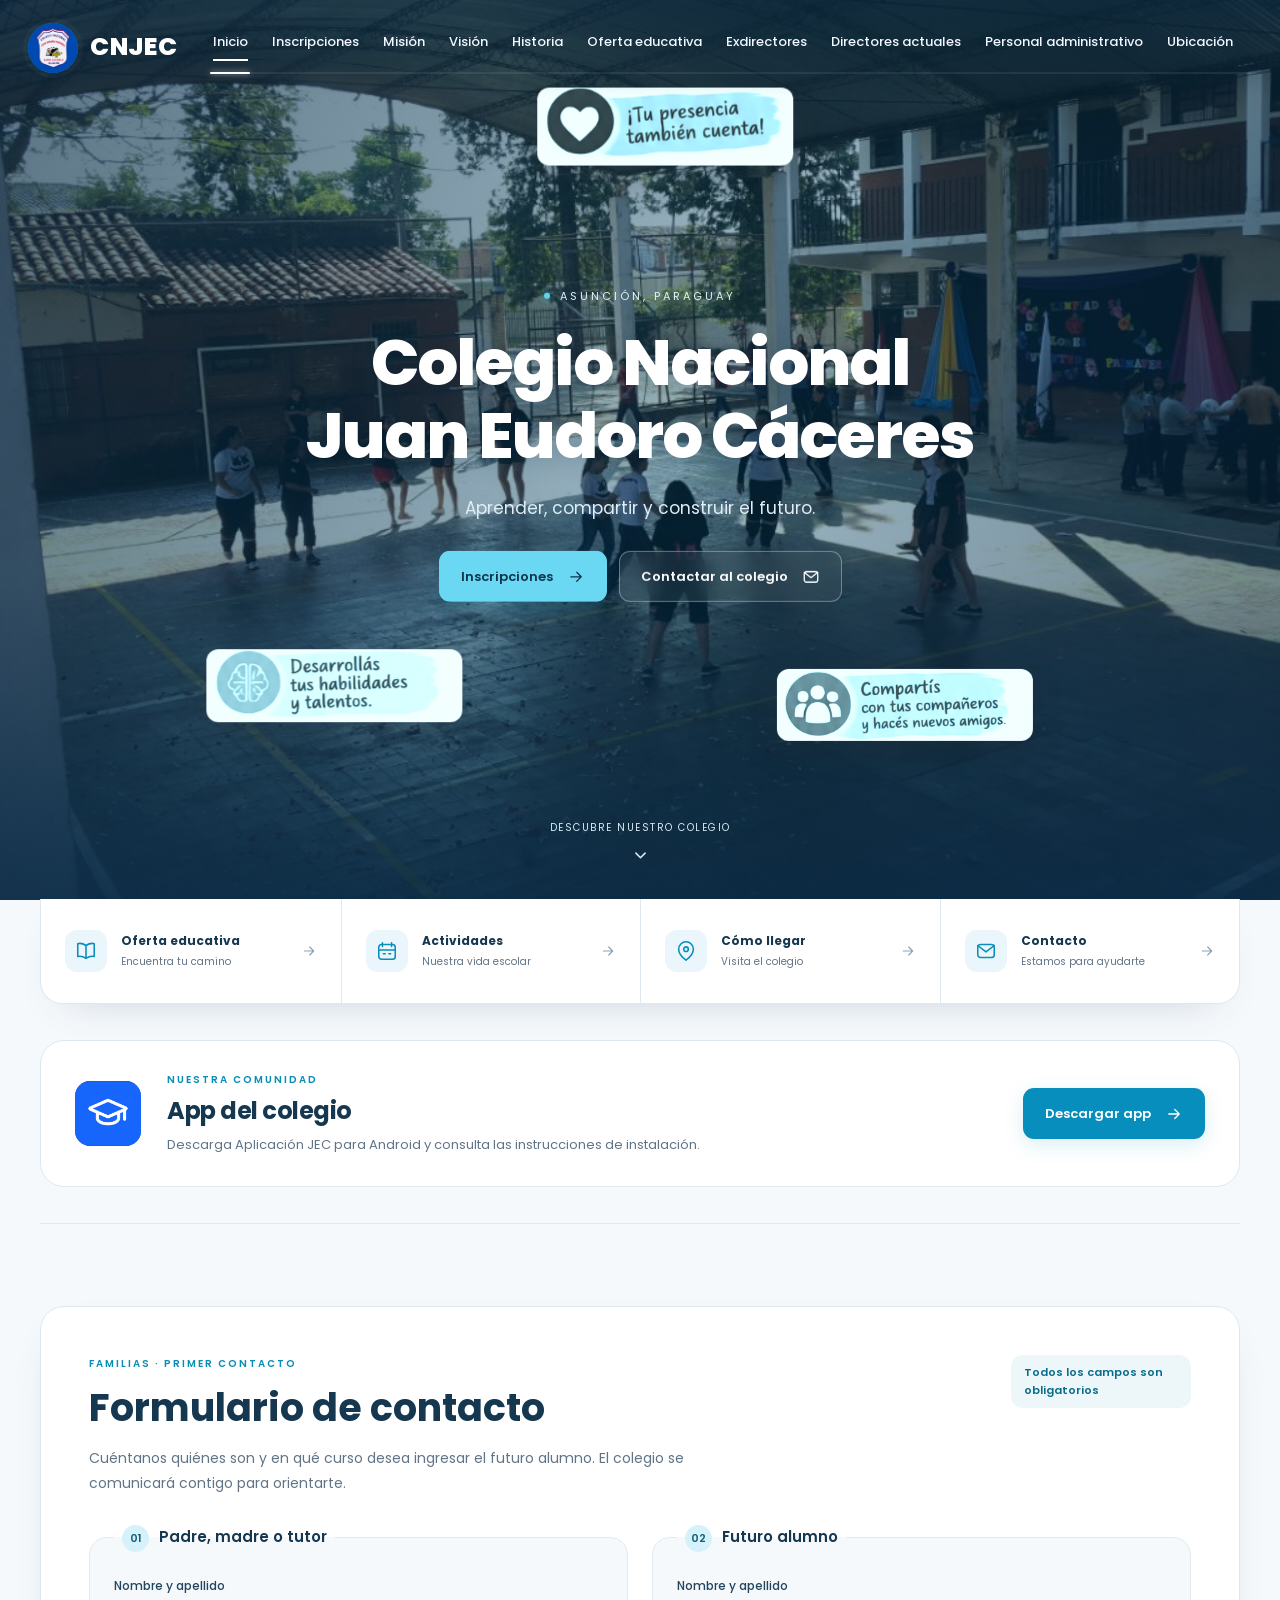
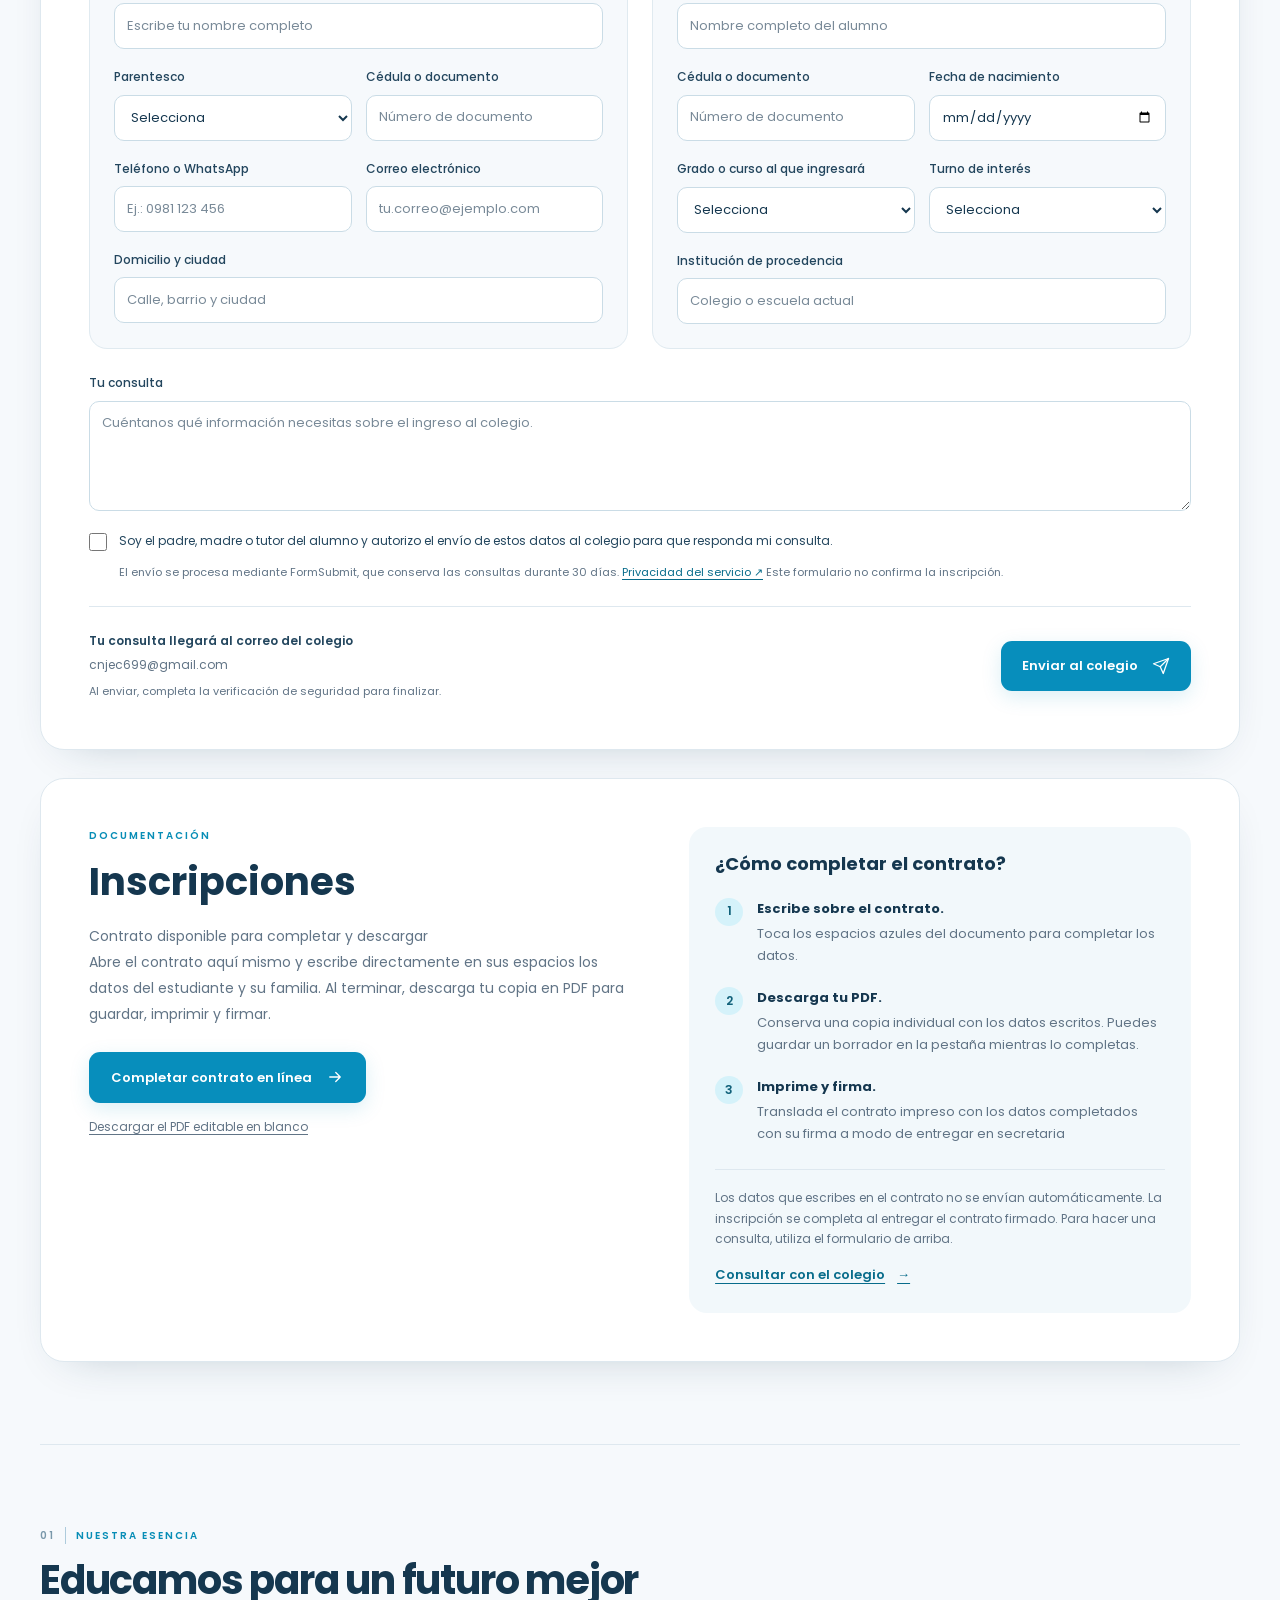
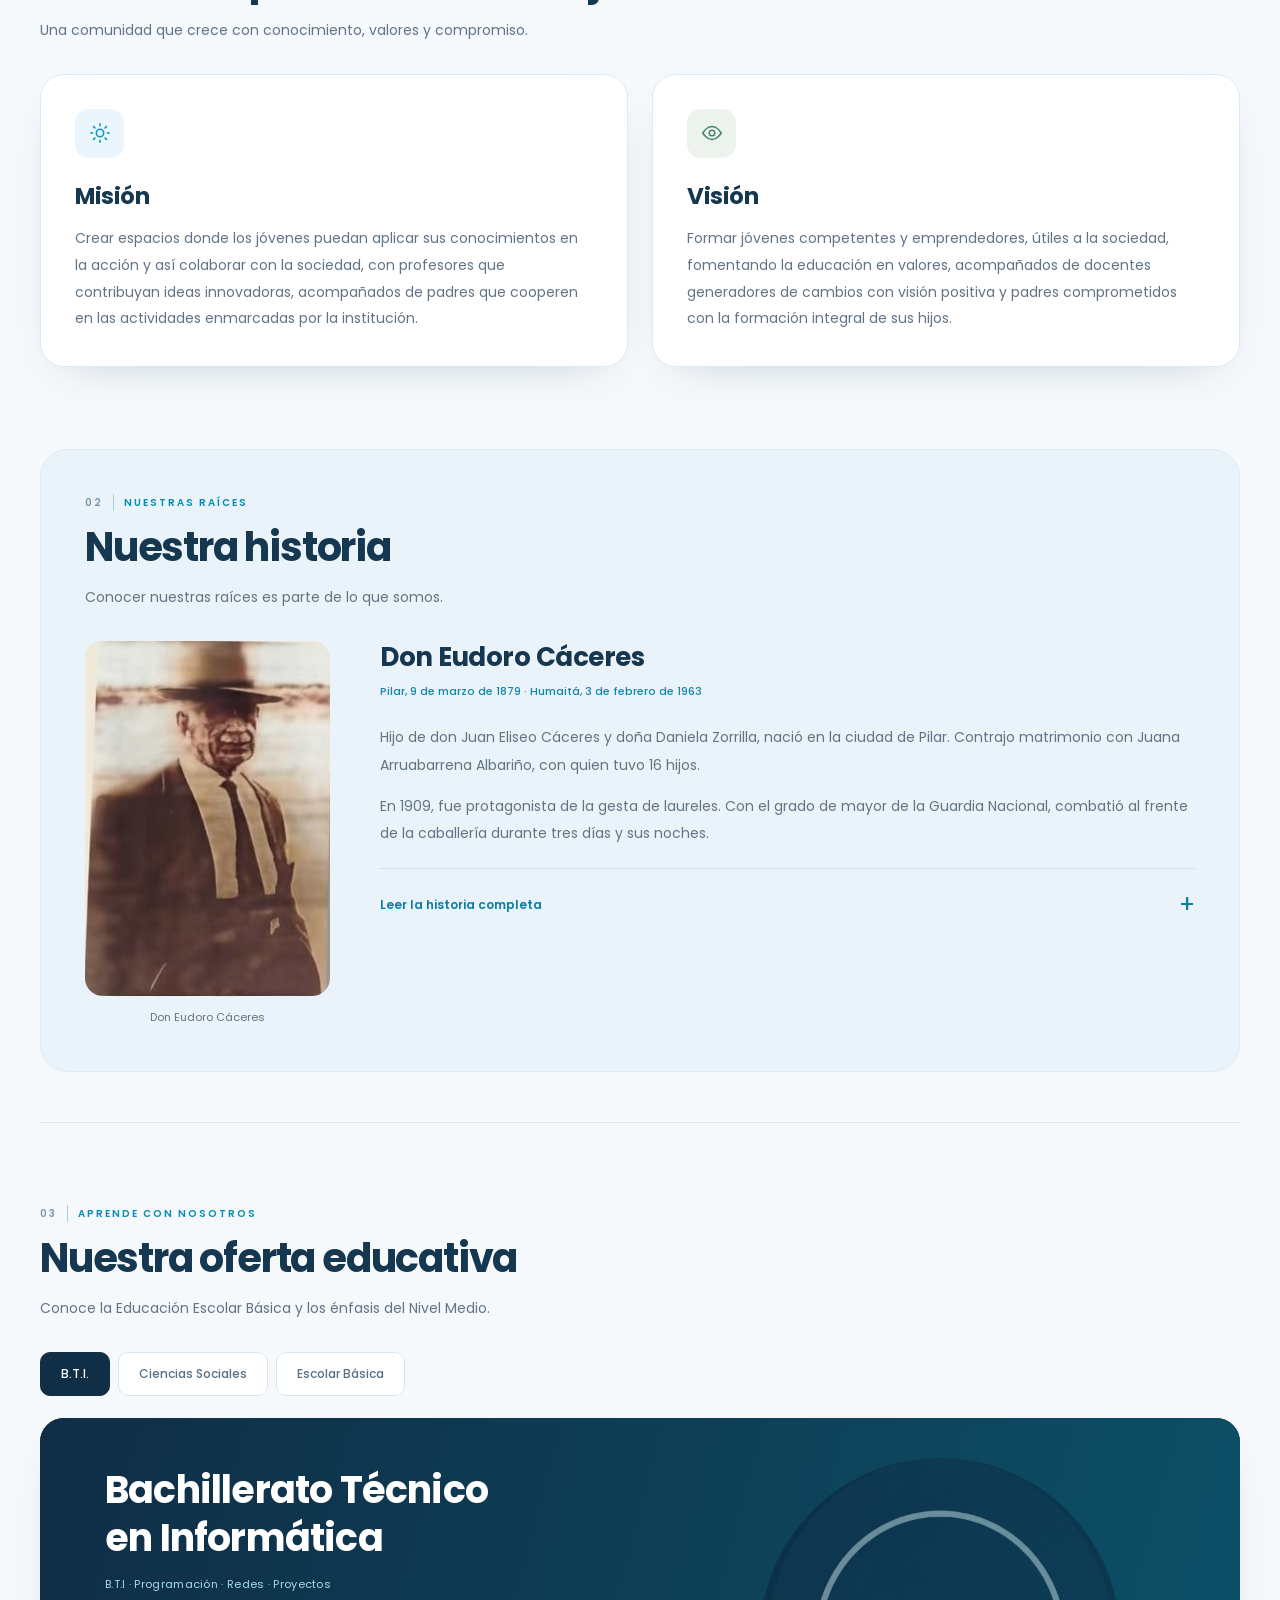
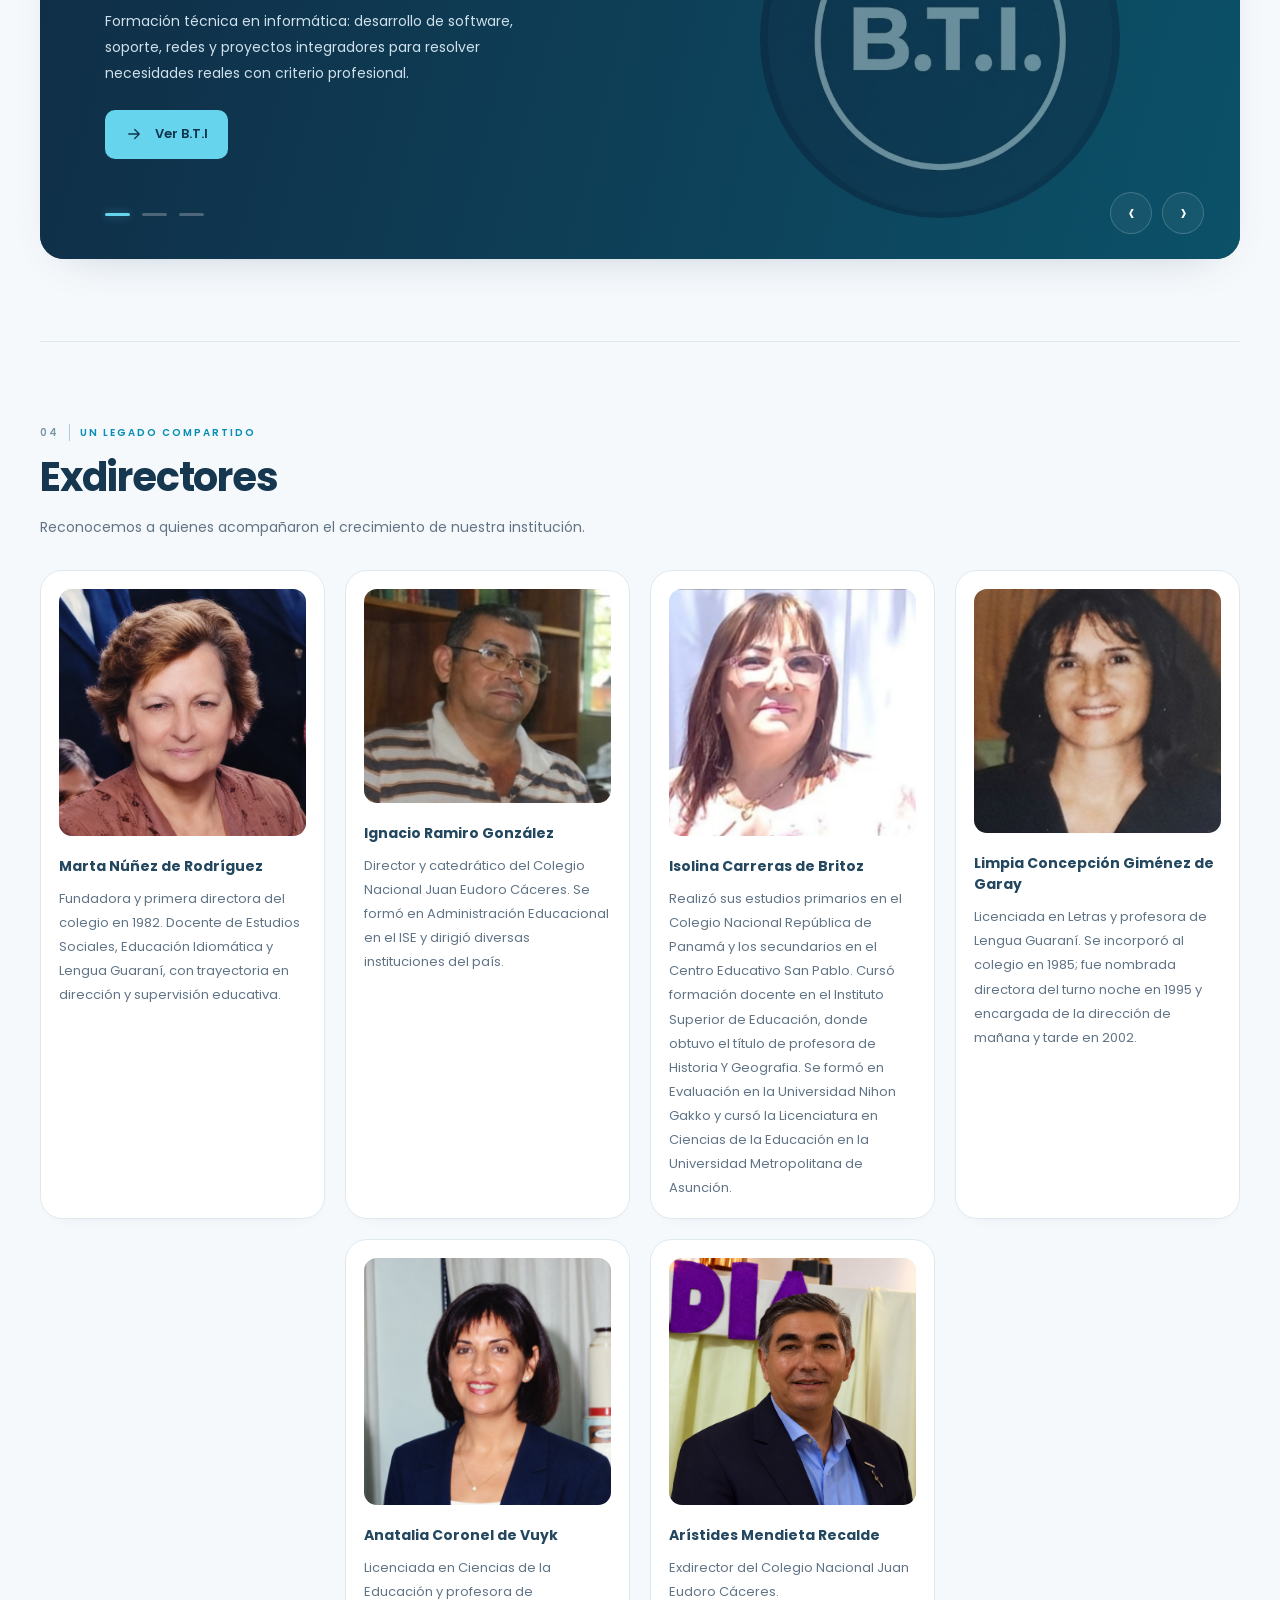
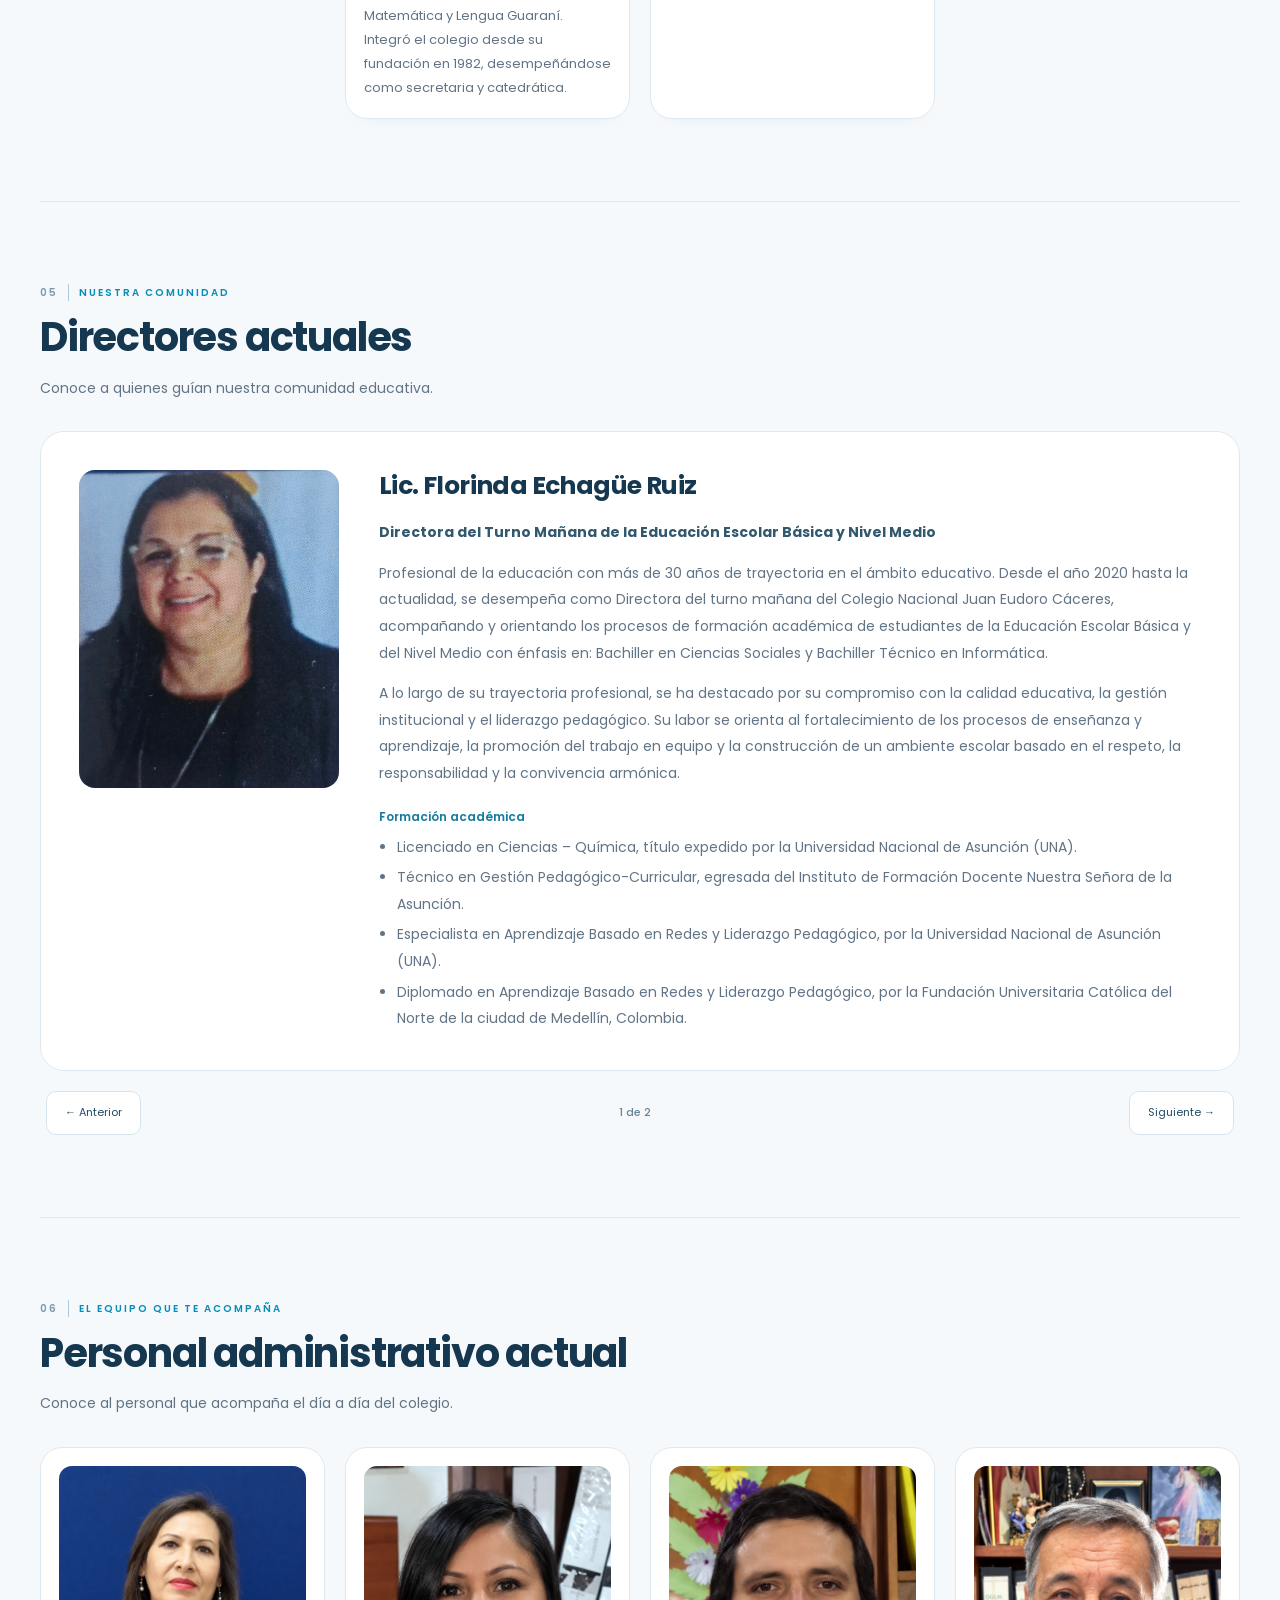
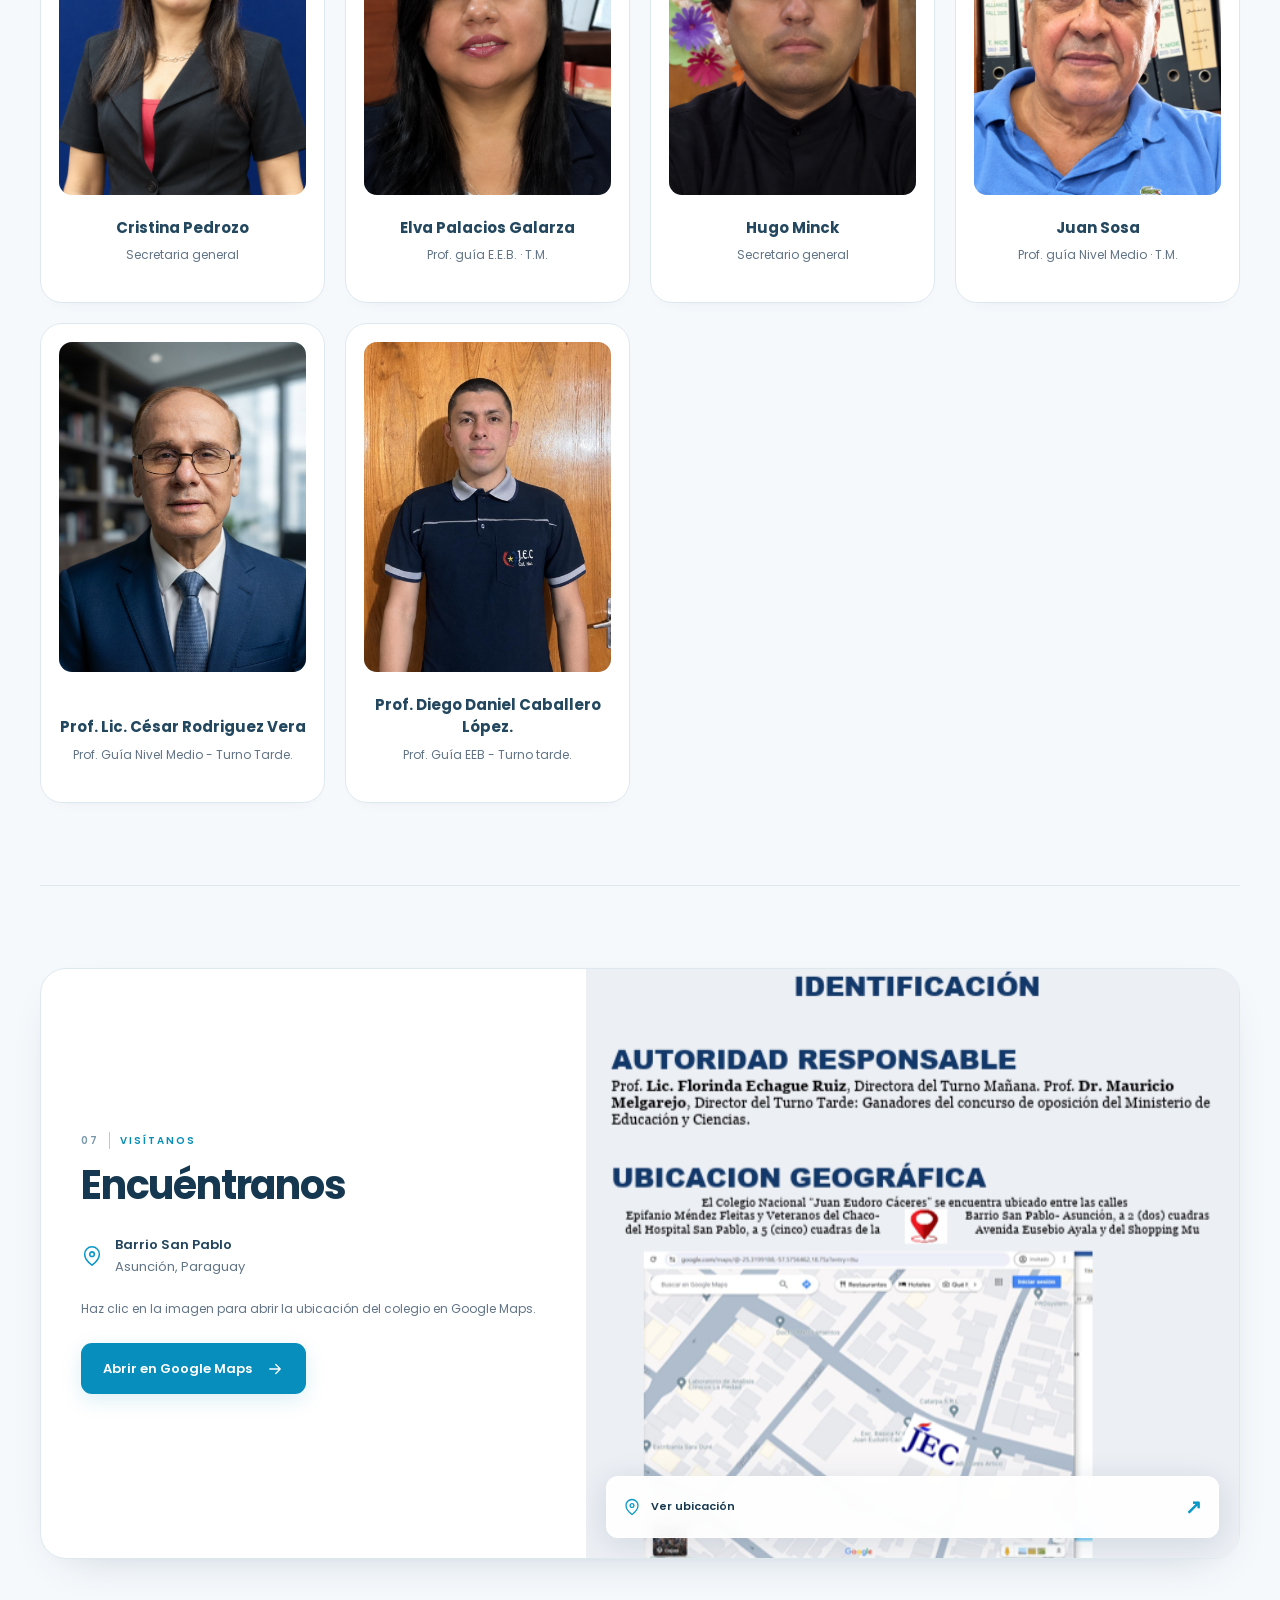
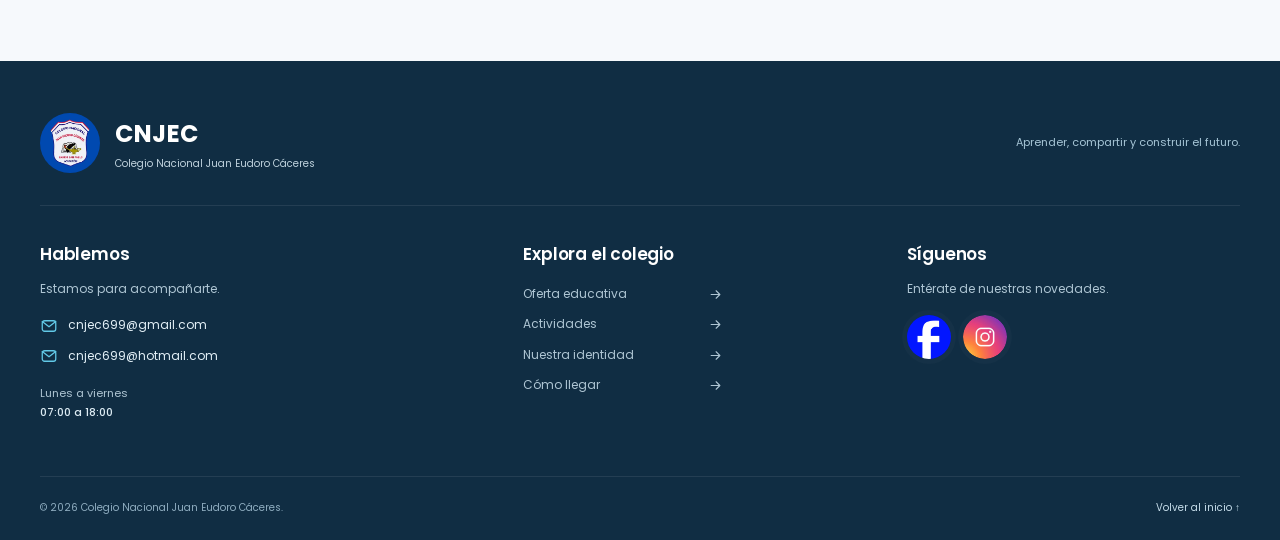
==== commit c17ec906: "Agregar logo de la app, descarga Android e instrucciones" ====
--- a/index.html
+++ b/index.html
@@ -11,7 +11,7 @@
     <link rel="stylesheet" href="contact-form.css?v=1" />
     <script src="contact-form.js?v=1" defer></script>
     <link rel="stylesheet" href="navigation-menu.css?v=1" />
-    <link rel="stylesheet" href="app-design.css?v=1" />
+    <link rel="stylesheet" href="app-design.css?v=2" />
 </head>
 <body class="home-page">
     <a class="skip-link" href="#contenido">Saltar al contenido</a>
@@ -85,8 +85,8 @@
 
     <section id="app-colegio" class="home-section school-app-section" aria-labelledby="app-colegio-title">
         <div class="school-app-panel">
-            <span class="school-app-icon" aria-hidden="true"><svg viewBox="0 0 24 32" fill="none" stroke="currentColor" stroke-width="1.7" stroke-linecap="round" stroke-linejoin="round"><rect x="3" y="2" width="18" height="28" rx="4"/><path d="M9 6h6m-5 20h4M12 11v9m-3-3 3 3 3-3"/></svg></span>
-            <div class="school-app-copy"><p class="eyebrow">Nuestra comunidad</p><h2 id="app-colegio-title">App del colegio</h2><p>Conoce el espacio de nuestra aplicación. La descarga estará disponible próximamente.</p></div>
+            <span class="app-logo app-logo--small" aria-hidden="true"><img src="images/app-jec-logo.png" alt="" width="1254" height="1254" loading="lazy"></span>
+            <div class="school-app-copy"><p class="eyebrow">Nuestra comunidad</p><h2 id="app-colegio-title">App del colegio</h2><p>Descarga Aplicación JEC para Android y consulta las instrucciones de instalación.</p></div>
             <a class="button button-primary" href="App.html#descarga">Descargar app <svg viewBox="0 0 24 24" fill="none" stroke="currentColor" stroke-width="1.7" stroke-linecap="round" stroke-linejoin="round" aria-hidden="true"><path d="M5 12h14m-6-6 6 6-6 6"/></svg></a>
         </div>
     </section>
--- a/app-design.css
+++ b/app-design.css
@@ -1,7 +1,5 @@
 .school-app-section{padding:36px 0}
 .school-app-panel{display:flex;align-items:center;gap:26px;padding:30px 34px;border:1px solid var(--line);border-radius:24px;background:white}
-.school-app-icon{display:grid;place-items:center;flex:none;width:66px;height:78px;border-radius:18px;background:#e8f6fb;color:#078ebc}
-.school-app-icon svg{width:32px;height:40px}
 .school-app-copy{flex:1;min-width:0}
 .school-app-copy .eyebrow{margin-bottom:8px}
 .school-app-copy h2{font-size:24px;margin-bottom:8px;letter-spacing:-.5px}
@@ -15,8 +13,10 @@
 .app-intro h1{font-size:clamp(30px,4vw,46px);letter-spacing:-1px;margin-bottom:18px;max-width:620px}
 .app-intro p:not(.eyebrow){color:#d4e8f1;font-size:15px;max-width:580px}
 .app-emblem{display:grid;place-items:center;padding:25px;border:1px solid #ffffff30;border-radius:28px;background:#ffffff0b}
-.app-emblem img{width:130px;height:130px;object-fit:contain;border-radius:50%}
-.app-emblem span{margin-top:18px;font-weight:700;letter-spacing:1.5px;font-size:18px}
+.app-logo{position:relative;width:130px;aspect-ratio:927/915;overflow:hidden;border-radius:23.5%;background:#1765ff}
+.app-logo img{position:absolute;width:135.275%;max-width:none;height:auto;left:-17.691%;top:-18.579%}
+.app-logo.app-logo--small{width:66px;flex:none}
+.app-emblem .app-name{margin-top:18px;font-weight:700;letter-spacing:1.5px;font-size:16px;text-align:center}
 .app-download{margin-top:28px;padding:36px 40px;border:1px solid var(--line);border-radius:24px;background:white;scroll-margin-top:120px}
 .app-status{display:inline-flex;align-items:center;gap:8px;padding:7px 13px;border-radius:30px;background:#e8f6fb;color:#086c8b;font-size:12px;font-weight:600;margin-bottom:18px}
 .app-status::before{content:"";width:7px;height:7px;background:#078ebc;border-radius:50%}
@@ -24,4 +24,16 @@
 .app-download>p{max-width:720px;font-size:14px}
 .app-page-actions{display:flex;flex-wrap:wrap;align-items:center;gap:20px;margin-top:25px}
 .app-page-actions>a:not(.button){font-size:13px;text-decoration:underline;text-underline-offset:4px;color:#086c8b}
-@media(max-width:760px){.school-app-panel{flex-wrap:wrap;padding:24px;gap:18px}.school-app-icon{width:52px;height:62px;border-radius:14px}.school-app-copy{flex-basis:calc(100% - 80px)}.school-app-copy h2{font-size:21px}.school-app-panel .button{width:100%}.app-main{width:calc(100% - 32px);padding:116px 0 45px}.app-intro{grid-template-columns:1fr;gap:28px;padding:30px 24px}.app-intro h1{font-size:32px}.app-emblem{width:185px;justify-self:center;padding:20px}.app-emblem img{width:100px;height:100px}.app-download{padding:26px 24px}.app-download h2{font-size:23px}}
+@media(max-width:760px){.school-app-panel{flex-wrap:wrap;padding:24px;gap:18px}.app-logo.app-logo--small{width:52px}.school-app-copy{flex-basis:calc(100% - 80px)}.school-app-copy h2{font-size:21px}.school-app-panel .button{width:100%}.app-main{width:calc(100% - 32px);padding:116px 0 45px}.app-intro{grid-template-columns:1fr;gap:28px;padding:30px 24px}.app-intro h1{font-size:32px}.app-emblem{width:185px;justify-self:center;padding:20px}.app-emblem .app-logo{width:100px}.app-download{padding:26px 24px}.app-download h2{font-size:23px}}
+
+.app-download-button svg{width:24px;height:24px}
+.app-download .app-download-note{font-size:12px;margin-top:16px}
+.app-install-guide{margin-top:30px;padding-top:28px;border-top:1px solid var(--line)}
+.app-install-guide h3{font-size:20px;margin-bottom:22px}
+.app-install-guide ol{list-style:none;counter-reset:install;display:grid;gap:22px;max-width:900px}
+.app-install-guide li{counter-increment:install;position:relative;padding-left:44px}
+.app-install-guide li::before{content:counter(install);position:absolute;top:0;left:0;display:grid;place-items:center;width:28px;height:28px;border-radius:50%;background:#e8f6fb;color:#086c8b;font-size:13px;font-weight:600}
+.app-install-guide strong,.app-install-guide span{display:block;font-size:14px}
+.app-install-guide span{color:var(--muted);margin-top:5px}
+.app-install-guide>p{font-size:12px;margin-top:24px}
+.app-install-guide>p a{text-decoration:underline;text-underline-offset:3px;color:#086c8b}
